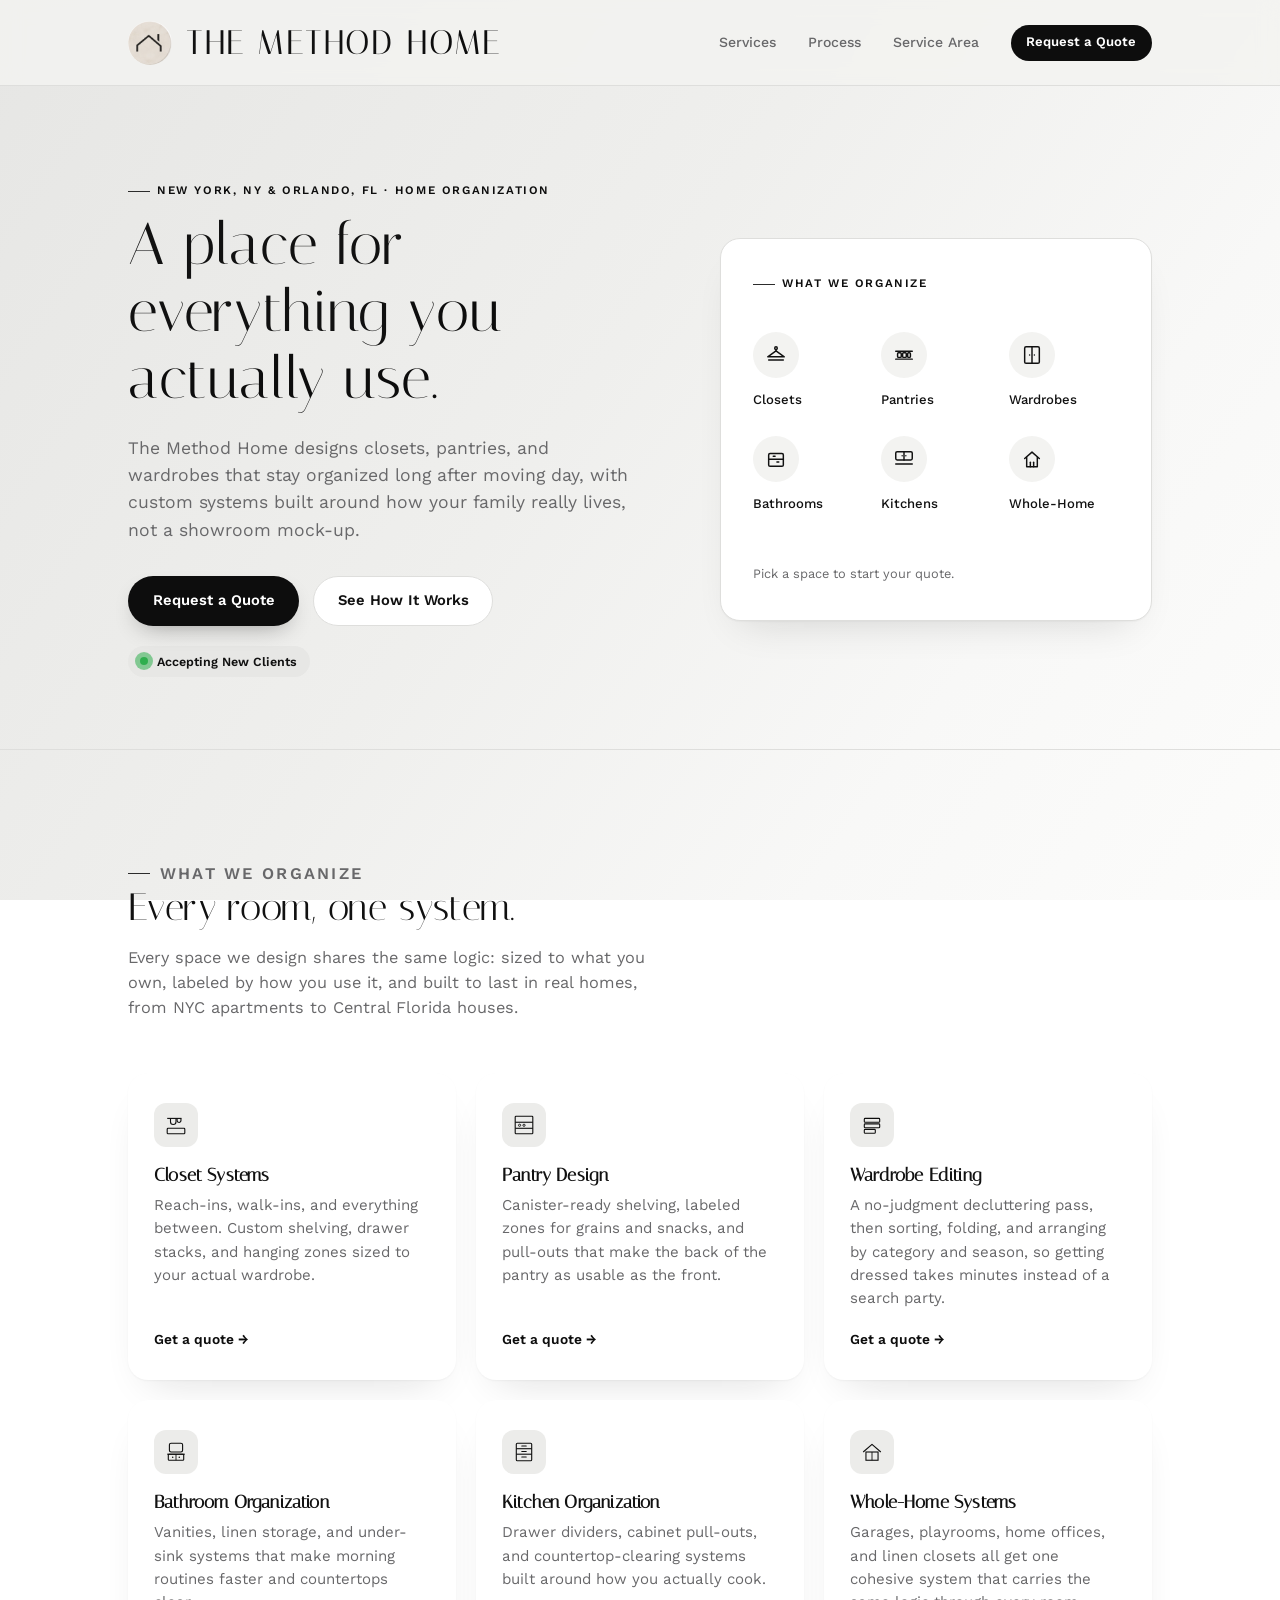
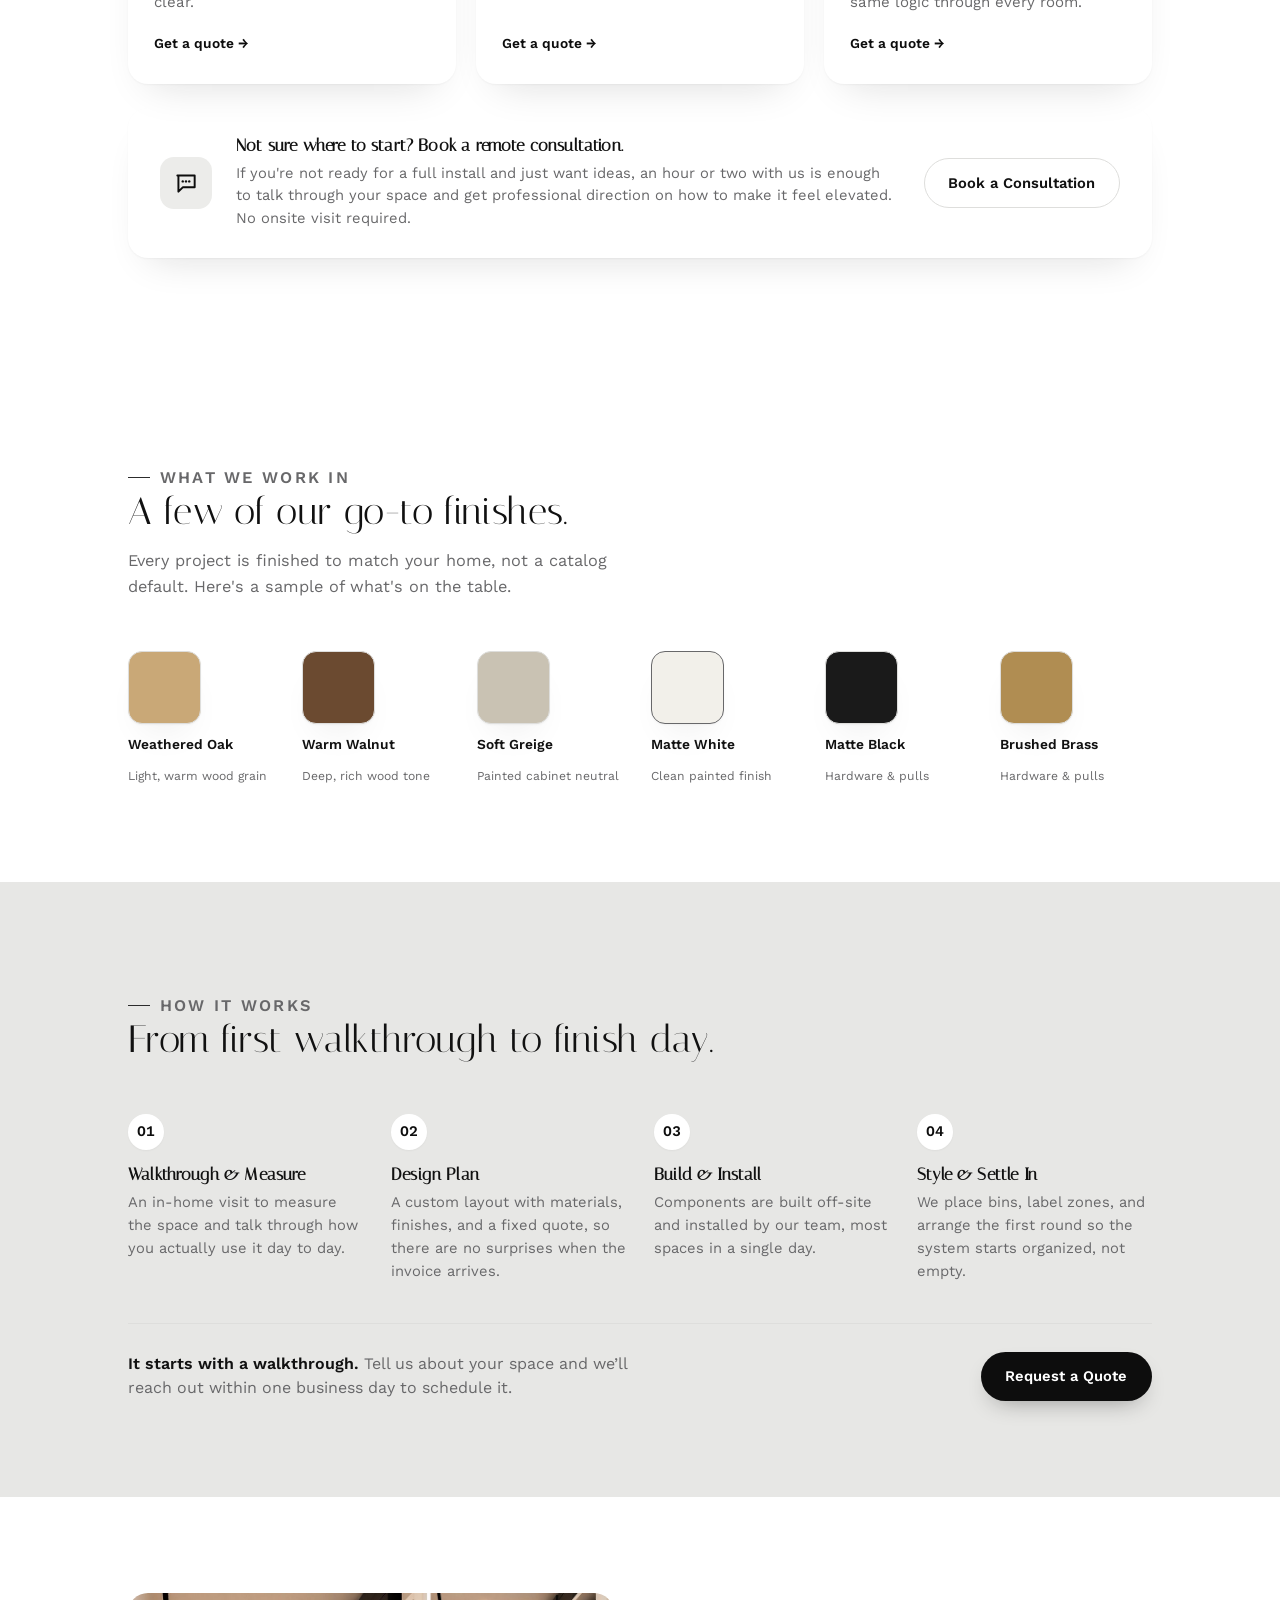
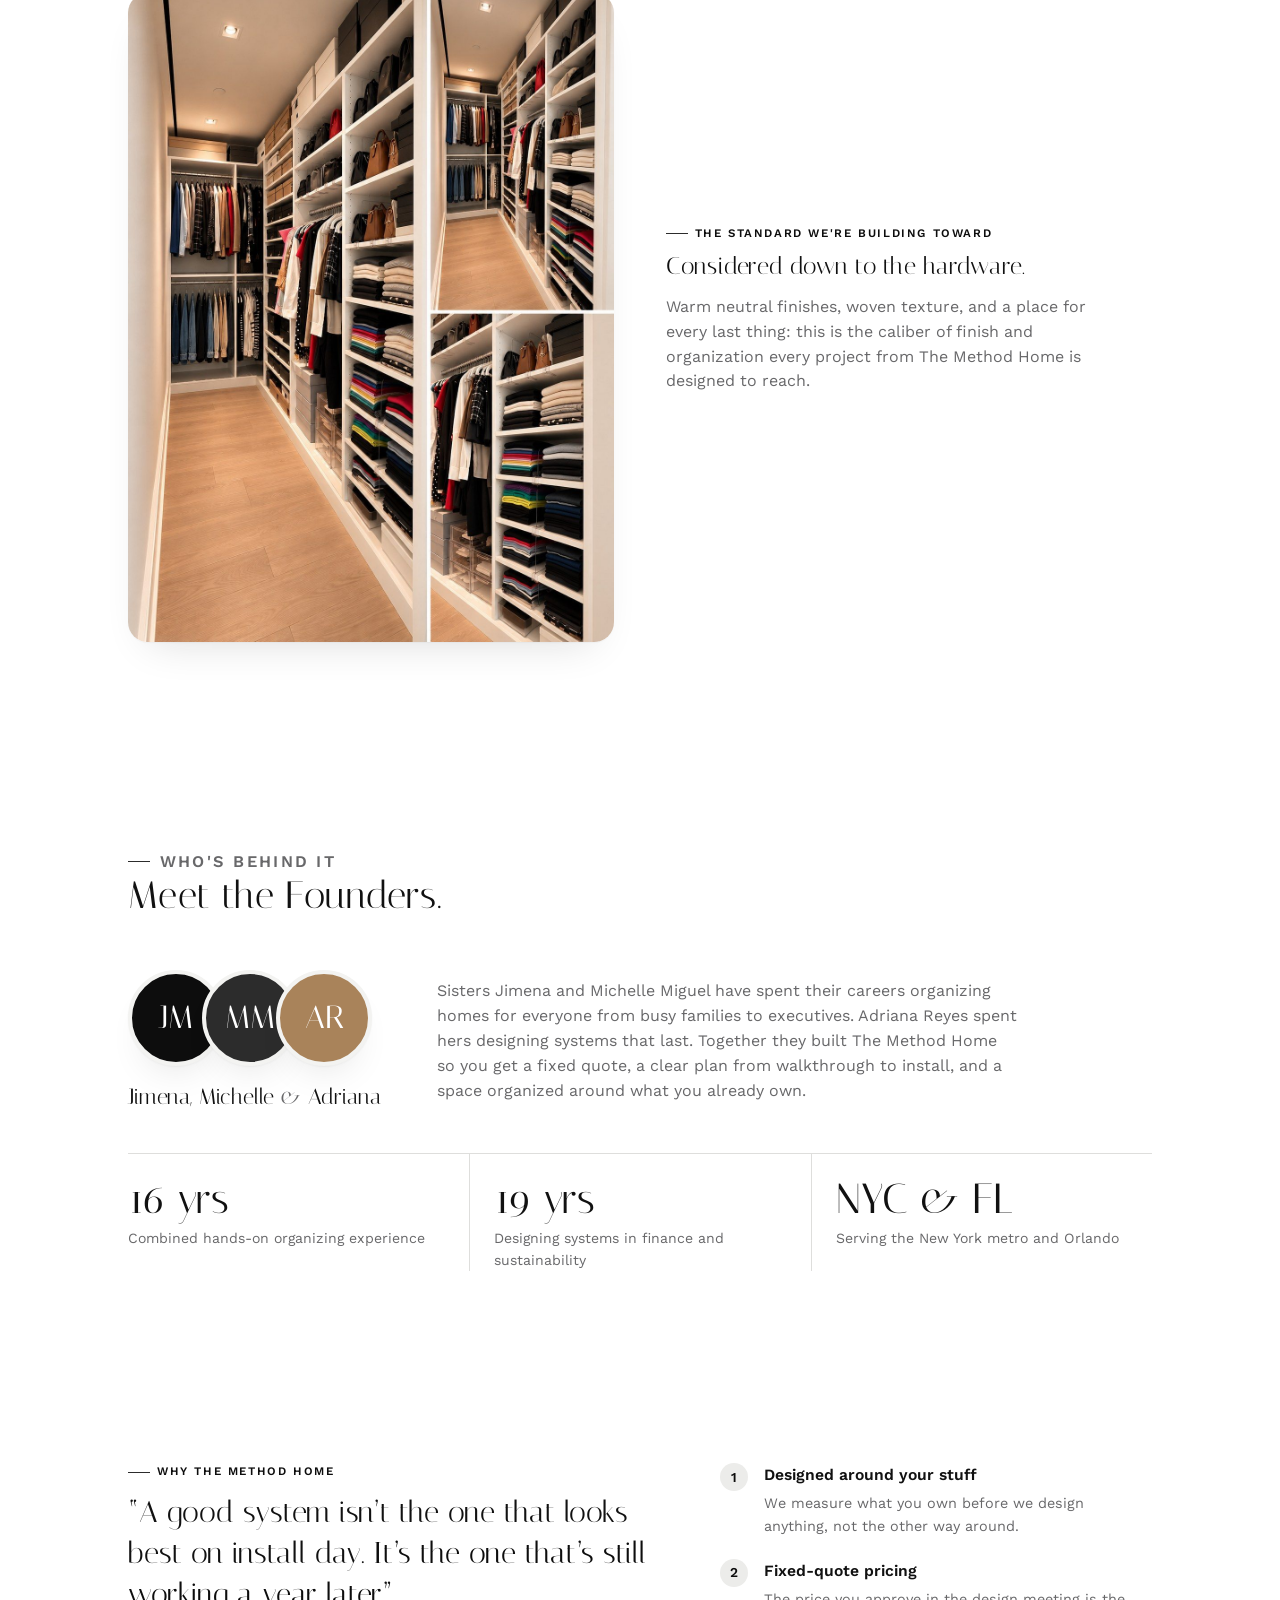
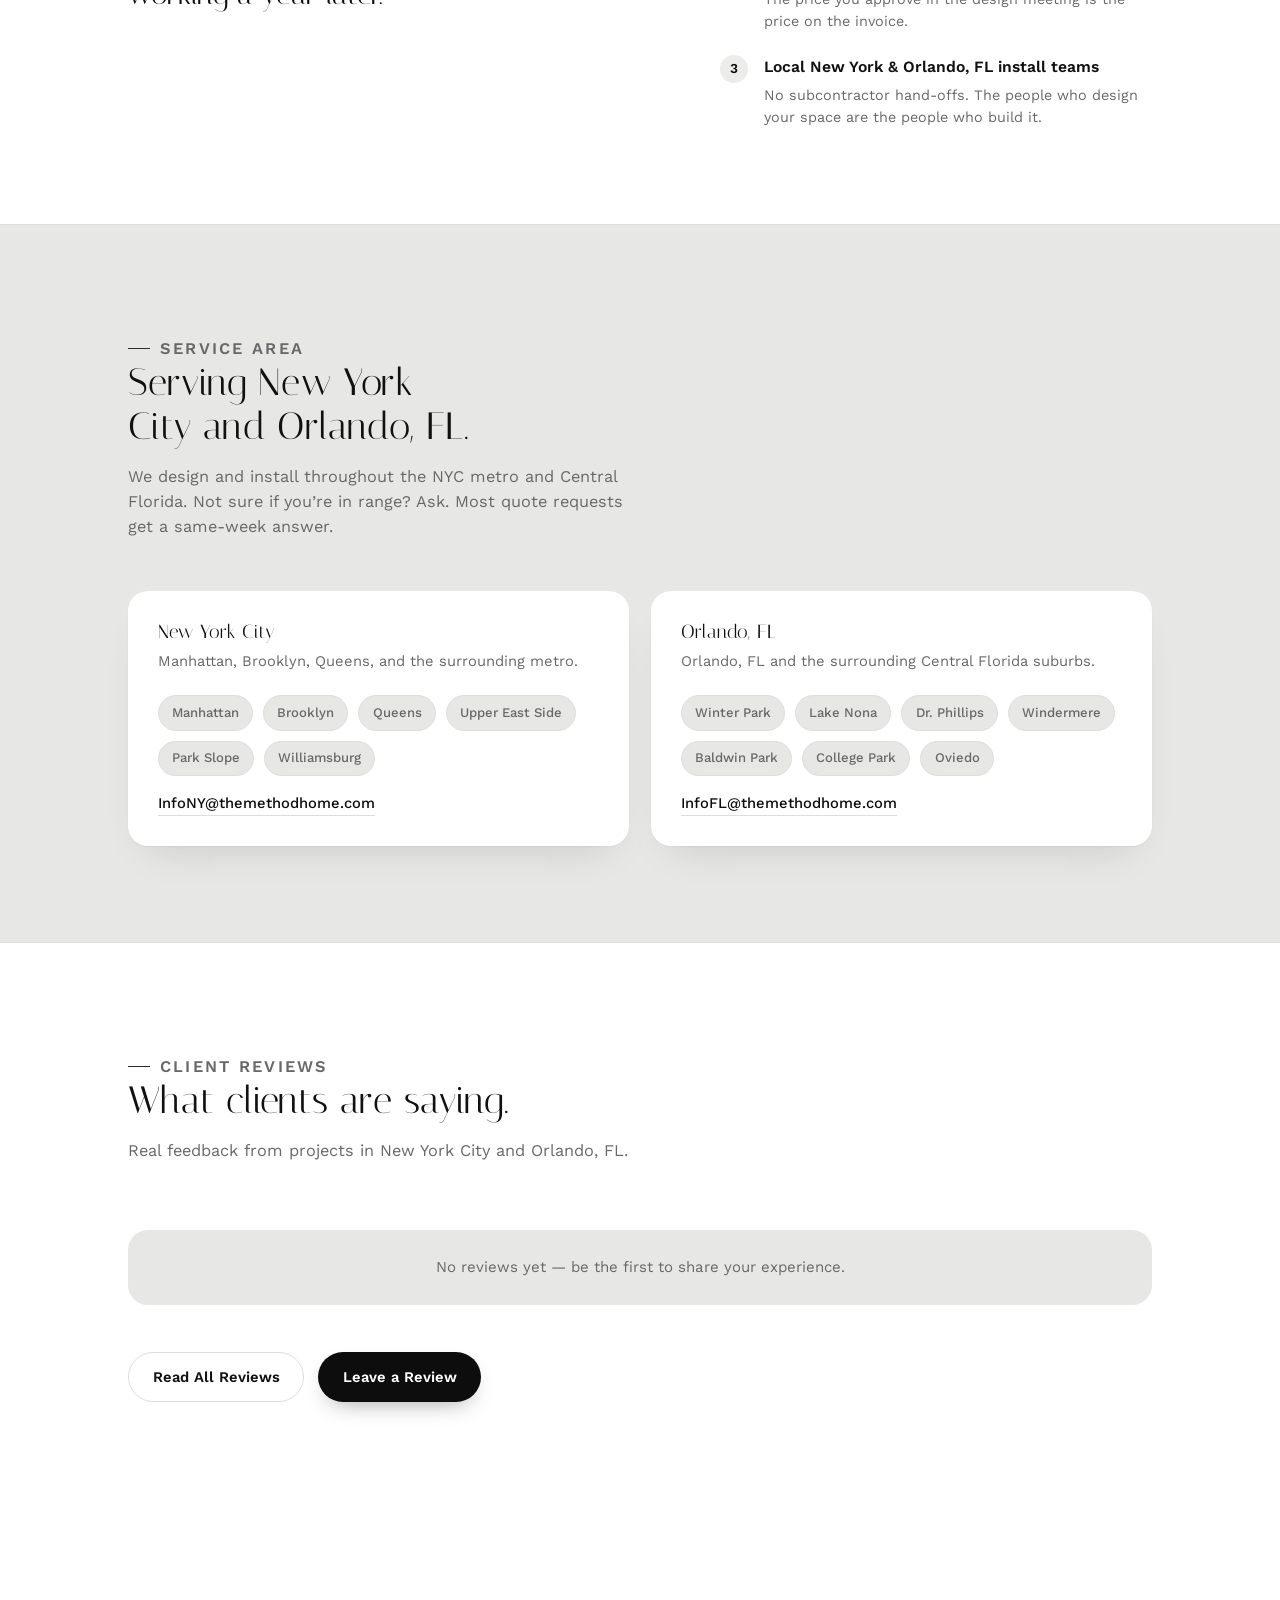
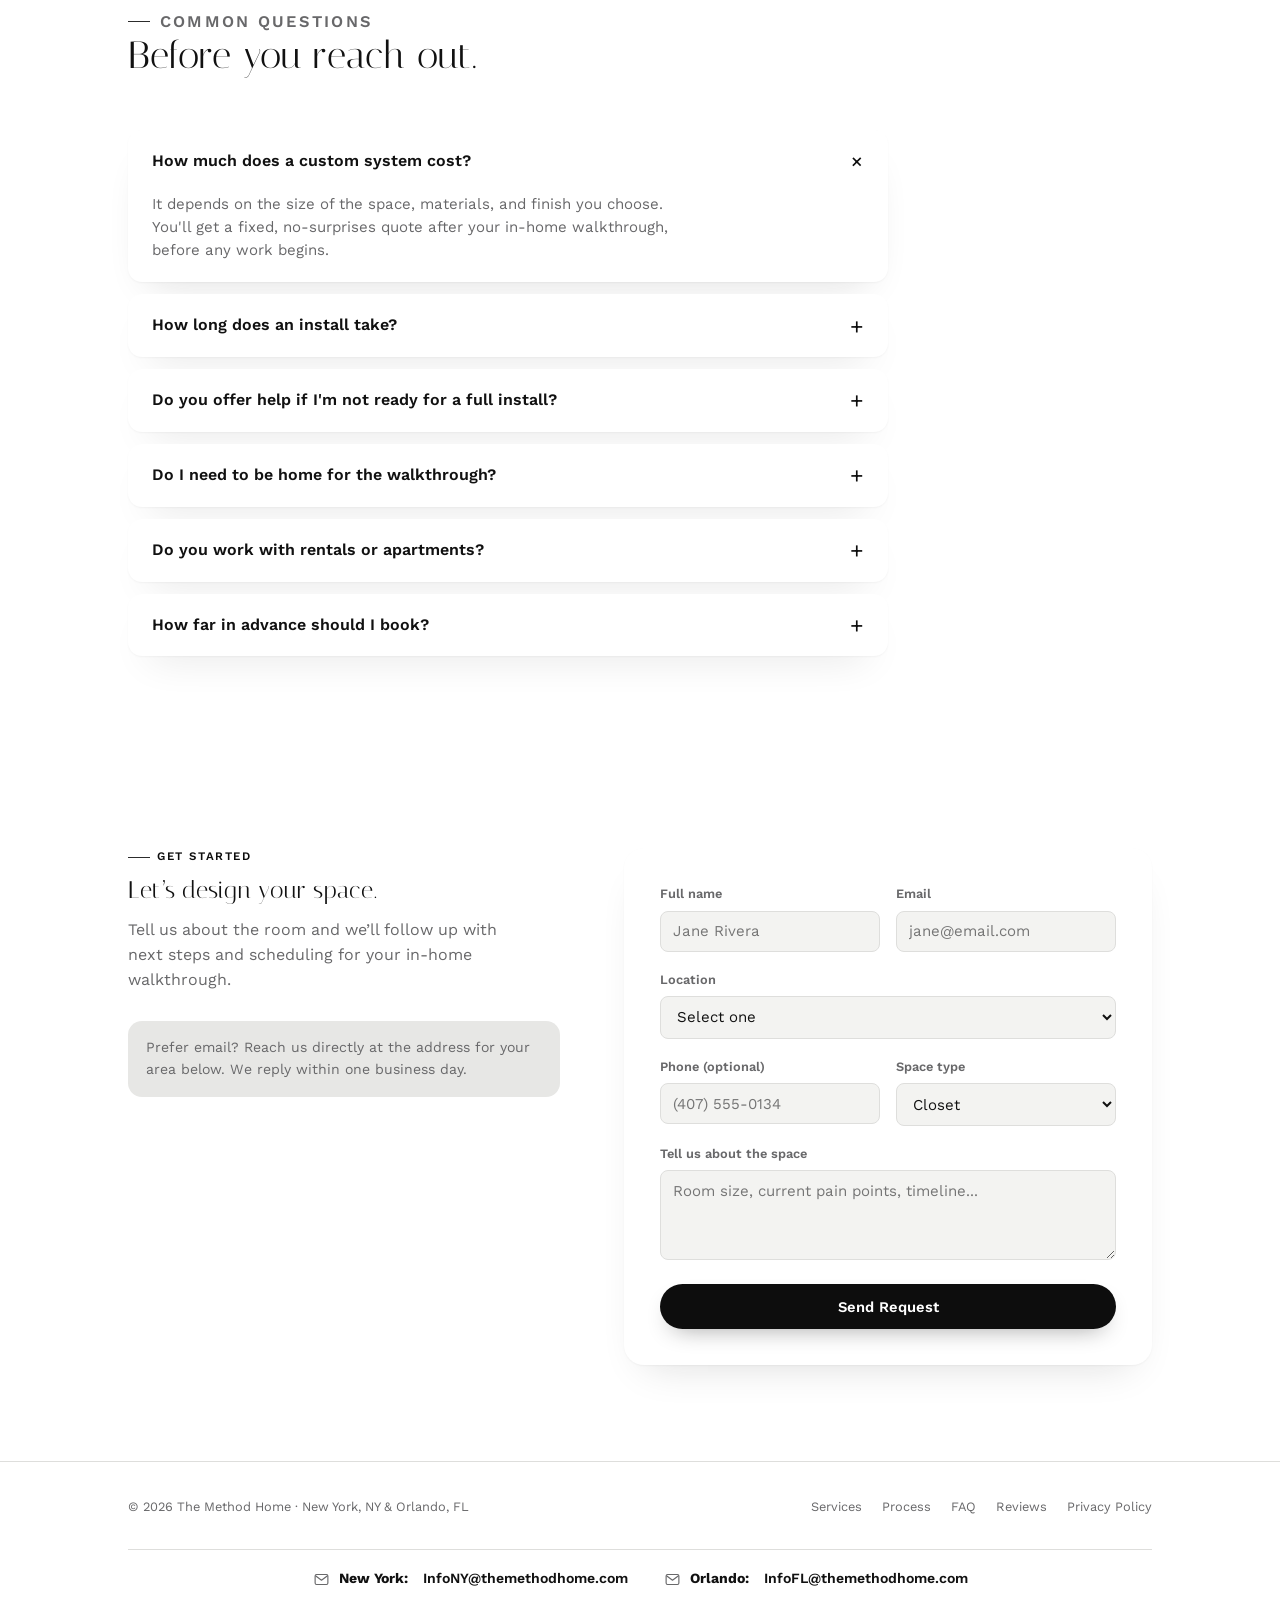
==== index.html @ 31ff8bfb "Make the quote form easier to reach Hero room icons and service cards link to the form with the spac" ====
<!doctype html>
<!-- Google tag (gtag.js) -->
<script async src="https://www.googletagmanager.com/gtag/js?id=G-TJS0H1NBZN"></script>
<script>
  window.dataLayer = window.dataLayer || [];
  function gtag(){dataLayer.push(arguments);}
  gtag('js', new Date());
  gtag('config', 'G-TJS0H1NBZN');
</script>
<title>The Method Home | NYC &amp; Orlando, FL Closet, Pantry &amp; Wardrobe Organization</title>
<meta charset="utf-8">
<meta name="viewport" content="width=device-width, initial-scale=1">
<meta name="description" content="Custom closet, pantry, and wardrobe organization serving New York City and Orlando, FL. Fixed-quote pricing, local install teams, systems designed around how you actually live.">
<meta name="theme-color" content="#0D0D0D">
<link rel="canonical" href="https://themethodhome.com/">
<meta property="og:type" content="website">
<meta property="og:site_name" content="The Method Home">
<meta property="og:title" content="The Method Home | NYC &amp; Orlando, FL Closet, Pantry &amp; Wardrobe Organization">
<meta property="og:description" content="Custom closet, pantry, and wardrobe organization serving New York City and Orlando, FL. Fixed-quote pricing, local install teams, systems designed around how you actually live.">
<meta property="og:url" content="https://themethodhome.com/">
<meta property="og:image" content="https://themethodhome.com/og-image.jpg">
<meta property="og:image:width" content="1200">
<meta property="og:image:height" content="630">
<meta name="twitter:card" content="summary_large_image">
<meta name="twitter:title" content="The Method Home | NYC &amp; Orlando, FL Closet, Pantry &amp; Wardrobe Organization">
<meta name="twitter:description" content="Custom closet, pantry, and wardrobe organization serving New York City and Orlando, FL.">
<meta name="twitter:image" content="https://themethodhome.com/og-image.jpg">
<link rel="icon" type="image/png" sizes="32x32" href="favicon-32.png">
<link rel="icon" type="image/png" sizes="192x192" href="favicon-192.png">
<link rel="apple-touch-icon" href="apple-touch-icon.png">
<script type="application/ld+json">
{
  "@context": "https://schema.org",
  "@type": "HomeAndConstructionBusiness",
  "name": "The Method Home",
  "description": "Custom closet, pantry, and wardrobe organization serving New York City and Orlando, FL.",
  "url": "https://themethodhome.com/",
  "areaServed": ["New York, NY", "Manhattan, NY", "Brooklyn, NY", "Queens, NY", "Orlando, FL", "Winter Park, FL", "Lake Nona, FL", "Dr. Phillips, FL", "Windermere, FL", "Baldwin Park, FL", "College Park, FL", "Oviedo, FL"]
}
</script>
<link rel="preconnect" href="https://fonts.googleapis.com">
<link rel="stylesheet" href="https://fonts.googleapis.com/css2?family=Italiana&family=Work+Sans:wght@400;500;600&display=swap">
<script src="https://challenges.cloudflare.com/turnstile/v0/api.js" async defer></script>
<style>
  :root{
    --ground:#F3F3F1;
    --surface:#E7E7E5;
    --surface-raised:#FFFFFF;
    --ink:#111111;
    --ink-soft:#68686A;
    --accent:#2C2C2C;
    --accent-deep:#0D0D0D;
    --accent-tint:#ECECEA;
    --brass:#9A9A98;
    --wood:#D3AF80;
    --wood-deep:#A9835A;
    --wood-line:#8A6740;
    --frame:#2B2118;
    --line:#DEDEDC;
    --radius-sm:8px;
    --radius-md:14px;
    --radius-lg:20px;
    --shadow: 0 1px 2px rgba(17,17,17,.04), 0 20px 40px -22px rgba(17,17,17,.16);
  }

  *{box-sizing:border-box;}
  html{scroll-behavior:smooth;}
  @media (prefers-reduced-motion: reduce){ html{scroll-behavior:auto;} *{animation-duration:.01ms !important; animation-iteration-count:1 !important; transition-duration:.01ms !important;} }

  body{
    margin:0;
    background: linear-gradient(125deg, #E6E6E4 0%, #EFEFED 45%, #F8F8F7 75%, #FCFCFB 100%) fixed;
    color:var(--ink);
    font-family:"Work Sans", "Segoe UI", system-ui, sans-serif;
    font-size:16px;
    line-height:1.55;
    -webkit-font-smoothing:antialiased;
  }
  img{max-width:100%;}

  h1,h2,h3{
    font-family:"Italiana", Georgia, "Times New Roman", serif;
    font-weight:400;
    line-height:1.14;
    letter-spacing:.01em;
    text-wrap:balance;
    margin:0;
    color:var(--ink);
  }

  .wrap{max-width:1120px; margin:0 auto; padding:0 clamp(20px,5vw,48px);}
  .eyebrow{
    font-family:"Work Sans", sans-serif;
    font-size:.72rem;
    font-weight:600;
    letter-spacing:.14em;
    text-transform:uppercase;
    color:var(--accent-deep);
    margin:0 0 .9em;
    display:flex;
    align-items:center;
    gap:.6em;
  }
  .eyebrow::before{content:"";width:22px;height:1px;background:var(--accent);display:inline-block;}

  .status-badge{
    display:inline-flex; align-items:center; gap:9px;
    padding:.5em 1em; border-radius:999px;
    background:var(--surface); color:var(--ink);
    font-size:.78rem; font-weight:600;
    margin:1.6em 0 0;
  }
  .status-dot{
    position:relative; width:8px; height:8px; border-radius:50%;
    background:#2FAE4E; flex-shrink:0;
  }
  .status-dot::before{
    content:""; position:absolute; inset:-5px; border-radius:50%;
    background:#2FAE4E; opacity:.55;
    animation:status-pulse 1.8s ease-out infinite;
  }
  @keyframes status-pulse{
    0%{transform:scale(.5); opacity:.6;}
    70%{transform:scale(2.4); opacity:0;}
    100%{opacity:0;}
  }

  a{color:inherit;}

  /* ---------- nav ---------- */
  header.site{
    position:sticky; top:0; z-index:20;
    background:color-mix(in srgb, var(--ground) 82%, transparent);
    backdrop-filter:blur(10px);
    border-bottom:1px solid var(--line);
  }
  .nav{
    display:flex; align-items:center; justify-content:space-between;
    padding:16px clamp(20px,5vw,48px);
    max-width:1120px; margin:0 auto;
  }
  .wordmark{
    display:flex; align-items:center; gap:14px;
    font-family:"Italiana", serif;
    font-weight:400;
    font-size:clamp(1.5rem, 3vw, 2.15rem);
    text-transform:uppercase;
    letter-spacing:.045em;
    text-decoration:none;
    color:var(--ink);
    white-space:nowrap;
  }
  .wordmark-badge{
    width:clamp(32px, 4vw, 44px); height:clamp(32px, 4vw, 44px);
    border-radius:50%; object-fit:cover; flex-shrink:0;
  }
  .wordmark em{color:var(--accent-deep); font-style:normal;}
  .nav-links{display:flex; gap:clamp(16px,3vw,32px); align-items:center; list-style:none; margin:0; padding:0;}
  .nav-links a{
    text-decoration:none; font-size:.88rem; font-weight:500; color:var(--ink-soft);
    transition:color .15s ease;
  }
  .nav-links a:hover, .nav-links a:focus-visible{color:var(--accent-deep);}
  .nav-links a.nav-cta{
    display:inline-block;
    font-size:.82rem; font-weight:600;
    padding:.6em 1.2em;
    background:var(--accent-deep);
    color:#FFFFFF;
    border-radius:999px;
    text-decoration:none;
    white-space:nowrap;
  }
  .nav-links a.nav-cta:hover{background:var(--accent); color:#FFFFFF;}
  .nav-toggle{
    display:none; background:none; border:none; padding:8px; margin:-8px;
    color:var(--ink); cursor:pointer; border-radius:8px;
  }
  .nav-toggle:hover{background:var(--surface);}
  .nav-mobile{
    display:none; flex-direction:column;
    padding:4px clamp(20px,5vw,48px) 18px;
    border-bottom:1px solid var(--line);
    background:var(--surface-raised);
  }
  .nav-mobile.open{display:flex;}
  .nav-mobile a{
    padding:13px 2px; text-decoration:none; color:var(--ink);
    font-size:.95rem; font-weight:500; border-bottom:1px solid var(--line);
  }
  .nav-mobile a:last-child{border-bottom:none;}
  .nav-mobile a.btn{
    color:#FFFFFF; border-bottom:none; padding:.85em 1.6em;
    margin-top:12px; justify-content:center;
  }
  @media (max-width:760px){
    .nav-links{display:none;}
    .nav-toggle{display:flex; align-items:center; justify-content:center;}
  }

  section{scroll-margin-top:84px;}

  button, input, select, textarea{font-family:inherit;}
  a:focus-visible, button:focus-visible, input:focus-visible, select:focus-visible, textarea:focus-visible{
    outline:2px solid var(--accent-deep); outline-offset:2px;
  }

  /* ---------- hero ---------- */
  .hero{
    padding:clamp(48px,8vw,96px) 0 clamp(40px,7vw,72px);
    border-bottom:1px solid var(--line);
  }
  .hero .wrap{
    display:grid; grid-template-columns:1.1fr .9fr; gap:clamp(32px,5vw,64px); align-items:center;
  }
  @media (max-width:860px){ .hero .wrap{grid-template-columns:1fr;} }

  .hero h1{
    font-size:clamp(2.4rem, 4.6vw, 3.7rem);
  }
  .hero h1 i{color:var(--accent-deep); font-style:normal;}
  .hero p.lede{
    font-size:1.1rem;
    color:var(--ink-soft);
    max-width:46ch;
    margin:1.3em 0 0;
  }
  .hero-ctas{display:flex; gap:14px; margin-top:2em; flex-wrap:wrap;}
  .btn{
    display:inline-flex; align-items:center; gap:.5em;
    padding:.85em 1.6em;
    border-radius:999px;
    font-size:.92rem; font-weight:600;
    text-decoration:none;
    border:1px solid transparent;
    cursor:pointer;
    transition:transform .15s ease, background .15s ease, border-color .15s ease, box-shadow .15s ease;
  }
  .btn:hover{transform:translateY(-1px);}
  .btn-primary{background:var(--accent-deep); color:#FFFFFF; box-shadow:0 10px 24px -12px rgba(13,13,13,.45);}
  .btn-primary:hover{background:var(--accent);}
  .btn-ghost{background:var(--surface-raised); color:var(--ink); border-color:var(--line);}
  .btn-ghost:hover{border-color:var(--ink-soft);}

  /* ---------- what we organize (hero graphic) ---------- */
  .organize-wrap{
    width:100%; max-width:460px; margin:0 auto;
    background:var(--surface-raised); border:1px solid var(--line); border-radius:var(--radius-lg);
    box-shadow:var(--shadow); padding:clamp(28px,4vw,36px) clamp(24px,4vw,32px);
    display:flex; flex-direction:column; gap:28px;
  }
  .organize-grid{display:grid; grid-template-columns:repeat(3, minmax(0,1fr)); gap:26px 18px;}
  .organize-item{display:flex; flex-direction:column; align-items:flex-start; gap:12px; text-decoration:none; border-radius:var(--radius-sm); transition:transform .15s ease;}
  .organize-item:hover{transform:translateY(-2px);}
  .organize-item:hover .organize-icon{background:var(--accent-deep); color:#FFFFFF;}
  .organize-item:focus-visible{outline:2px solid var(--accent-deep); outline-offset:4px;}
  .organize-hint{margin:22px 0 0; font-size:.8rem; color:var(--ink-soft);}
  .organize-icon{
    width:46px; height:46px; border-radius:50%; background:var(--ground);
    display:flex; align-items:center; justify-content:center; flex-shrink:0; color:var(--ink);
  }
  .organize-icon svg{width:22px; height:22px;}
  .organize-item span{font-size:.82rem; font-weight:500; color:var(--ink);}

  /* fade-in on load for hero */
  .hero h1, .hero p.lede, .hero-ctas, .organize-wrap{
    opacity:0; transform:translateY(10px);
    animation:rise .7s cubic-bezier(.2,.7,.3,1) forwards;
  }
  .hero p.lede{animation-delay:.1s;}
  .hero-ctas{animation-delay:.2s;}
  .organize-wrap{animation-delay:.15s;}
  @keyframes rise{to{opacity:1; transform:none;}}

  /* ---------- reveal on scroll ---------- */
  .reveal{opacity:0; transform:translateY(16px); transition:opacity .6s ease, transform .6s ease;}
  .reveal.in{opacity:1; transform:none;}

  /* ---------- sections ---------- */
  section{padding:clamp(56px,8vw,96px) 0;}
  .section-head{max-width:60ch; margin-bottom:clamp(32px,5vw,52px);}
  .section-head h2{font-size:clamp(1.8rem, 3vw, 2.5rem);}
  .section-head p{color:var(--ink-soft); font-size:1.02rem; margin:.9em 0 0; max-width:52ch;}

  /* ---------- services ---------- */
  .service-grid{
    display:grid; grid-template-columns:repeat(3,1fr); gap:20px;
  }
  @media (max-width:900px){ .service-grid{grid-template-columns:repeat(2,1fr);} }
  @media (max-width:560px){ .service-grid{grid-template-columns:1fr;} }
  .service-card{
    padding:30px 26px;
    border-radius:var(--radius-lg);
    background:var(--surface-raised);
    box-shadow:var(--shadow);
    transition:transform .2s ease, box-shadow .2s ease;
  }
  .service-card:hover{transform:translateY(-3px); box-shadow:0 1px 2px rgba(40,38,31,.04), 0 26px 44px -20px rgba(40,38,31,.22);}
  .service-card .icon{
    width:44px; height:44px; border-radius:12px;
    background:var(--accent-tint);
    display:flex; align-items:center; justify-content:center;
    margin-bottom:18px;
  }
  .service-card svg{width:22px; height:22px; color:var(--accent-deep);}
  .service-card h3{font-size:1.12rem; font-weight:600; margin-bottom:.5em;}
  .service-card{display:flex; flex-direction:column;}
  .service-card p{color:var(--ink-soft); font-size:.94rem; margin:0;}
  .card-link{margin-top:auto; padding-top:18px; font-size:.86rem; font-weight:600; color:var(--accent-deep); text-decoration:none;}
  .card-link span{display:inline-block; transition:transform .15s ease;}
  .card-link:hover span{transform:translateX(3px);}
  .process-cta{display:flex; flex-wrap:wrap; align-items:center; justify-content:space-between; gap:16px 24px; margin-top:40px; padding-top:28px; border-top:1px solid var(--line);}
  .process-cta p{margin:0; color:var(--ink-soft); max-width:52ch;}
  .process-cta strong{color:var(--ink); font-weight:600;}
  .field select.prefilled{border-color:var(--accent-deep); box-shadow:0 0 0 3px var(--accent-tint);}
  .mobile-cta{transition:transform .25s ease;}
  .mobile-cta.is-hidden{transform:translateY(110%);}

  /* ---------- consult banner ---------- */
  .consult-banner{
    display:flex; align-items:center; gap:24px; flex-wrap:wrap;
    margin-top:24px; padding:28px 32px;
    background:var(--surface-raised); border-radius:var(--radius-lg); box-shadow:var(--shadow);
  }
  .consult-banner .icon{
    width:52px; height:52px; border-radius:14px; flex:none;
    background:var(--accent-tint);
    display:flex; align-items:center; justify-content:center;
  }
  .consult-banner .icon svg{width:26px; height:26px; color:var(--accent-deep);}
  .consult-banner-copy{flex:1; min-width:240px;}
  .consult-banner-copy h3{font-size:1.08rem; font-weight:600; margin-bottom:.35em;}
  .consult-banner-copy p{color:var(--ink-soft); font-size:.92rem; margin:0;}
  .consult-banner .btn{flex:none;}

  /* ---------- materials ---------- */
  .material-grid{display:grid; grid-template-columns:repeat(6,1fr); gap:22px;}
  @media (max-width:900px){ .material-grid{grid-template-columns:repeat(3,1fr);} }
  @media (max-width:480px){ .material-grid{grid-template-columns:repeat(2,1fr);} }
  .material-item{display:flex; flex-direction:column; gap:10px;}
  .material-swatch{
    width:48%; aspect-ratio:1; border-radius:var(--radius-md);
    box-shadow:var(--shadow); border:1px solid var(--line);
  }
  .material-item h4{font-size:.86rem; font-weight:600; margin:0;}
  .material-item p{font-size:.76rem; color:var(--ink-soft); margin:.15em 0 0;}

  /* ---------- mobile cta ---------- */
  .mobile-cta{
    display:none; position:fixed; left:0; right:0; bottom:0; z-index:15;
    padding:12px clamp(20px,5vw,48px) calc(12px + env(safe-area-inset-bottom, 0px));
    background:var(--surface-raised);
    border-top:1px solid var(--line);
    box-shadow:0 -8px 24px -12px rgba(17,17,17,.15);
    pointer-events:none;
  }
  .mobile-cta .btn{width:100%; justify-content:center; pointer-events:auto;}
  @media (max-width:760px){
    .mobile-cta{display:block;}
    body{padding-bottom:calc(96px + env(safe-area-inset-bottom, 0px));}
  }

  /* ---------- process ---------- */
  #process{background:var(--surface);}
  .process-list{
    display:grid; grid-template-columns:repeat(4,1fr); gap:28px;
  }
  @media (max-width:860px){ .process-list{grid-template-columns:1fr 1fr;} }
  @media (max-width:520px){ .process-list{grid-template-columns:1fr;} }
  .process-step{position:relative;}
  .process-step .num{
    font-family:"Work Sans", sans-serif; font-weight:600; font-size:.92rem;
    width:36px; height:36px; border-radius:50%;
    background:var(--surface-raised); color:var(--accent-deep);
    display:flex; align-items:center; justify-content:center;
    box-shadow:var(--shadow);
    margin-bottom:1em;
    font-variant-numeric:tabular-nums;
  }
  .process-step h3{font-size:1.05rem; font-weight:600; margin-bottom:.45em;}
  .process-step p{color:var(--ink-soft); font-size:.92rem; margin:0;}

  /* ---------- inspiration ---------- */
  .inspo-wrap{display:grid; grid-template-columns:1fr 1fr; gap:clamp(28px,4vw,56px); align-items:center;}
  @media (max-width:860px){ .inspo-wrap{grid-template-columns:1fr;} }
  .inspo-photo{position:relative; border-radius:var(--radius-lg); overflow:hidden; box-shadow:var(--shadow);}
  .inspo-photo img{display:block; width:100%; height:auto;}
  .inspo-badge{
    position:absolute; top:14px; left:14px;
    background:rgba(20,16,10,.72); color:#FBF8F2;
    font-size:.68rem; font-weight:600; letter-spacing:.08em; text-transform:uppercase;
    padding:.55em 1em; border-radius:999px; backdrop-filter:blur(4px);
  }
  .inspo-caption{margin-top:.8em; font-size:.82rem; color:var(--ink-soft); font-style:italic;}

  /* ---------- founder ---------- */
  .founder-top{display:grid; grid-template-columns:auto 1fr; gap:clamp(24px,5vw,56px); align-items:center;}
  .founder-stack{display:flex;}
  .founder-avatar{
    width:96px; height:96px; border-radius:50%;
    background:var(--accent-deep); color:#FFFFFF;
    display:flex; align-items:center; justify-content:center;
    font-family:"Italiana", serif; font-size:2rem;
    box-shadow:var(--shadow); flex:none; border:4px solid var(--ground);
  }
  .founder-avatar + .founder-avatar{margin-left:-22px;}
  .founder-avatar:nth-child(2){background:var(--accent);}
  .founder-avatar:nth-child(3){background:var(--wood-deep);}
  .founder-names{font-family:"Italiana", serif; font-size:1.35rem; margin:14px 0 0;}
  .founder-names span{color:var(--ink-soft);}
  .founder-bio{max-width:58ch; color:var(--ink-soft); margin:0; min-width:0;}
  .founder-proof{display:grid; grid-template-columns:repeat(3,1fr); margin-top:40px; border-top:1px solid var(--line);}
  .founder-proof div{padding:24px 24px 0 0; min-width:0;}
  .founder-proof div + div{padding-left:24px; border-left:1px solid var(--line);}
  .founder-proof b{display:block; font-family:"Italiana", serif; font-weight:400; font-size:clamp(2rem,4vw,2.6rem); line-height:1;}
  .founder-proof small{display:block; color:var(--ink-soft); font-size:.88rem; margin-top:8px;}
  @media (max-width:720px){
    .founder-top{grid-template-columns:1fr;}
    .founder-proof{grid-template-columns:1fr;}
    .founder-proof div, .founder-proof div + div{padding:18px 0; border-left:0; border-bottom:1px solid var(--line);}
  }

  /* ---------- difference ---------- */
  .diff-wrap{display:grid; grid-template-columns:1.1fr .9fr; gap:clamp(32px,5vw,64px); align-items:stretch;}
  @media (max-width:860px){ .diff-wrap{grid-template-columns:1fr;} }
  blockquote{
    margin:0;
    font-family:"Italiana", serif; font-style:normal; font-weight:400;
    font-size:clamp(1.4rem,2.6vw,1.9rem);
    line-height:1.35;
    color:var(--ink);
  }
  blockquote span{color:var(--accent-deep);}

  .diff-list{list-style:none; margin:0; padding:0; display:flex; flex-direction:column; gap:22px;}
  .diff-list li{display:flex; gap:16px; align-items:flex-start;}
  .diff-list .mark{
    flex:none; width:28px; height:28px; border-radius:50%;
    background:var(--accent-tint); color:var(--accent-deep);
    display:flex; align-items:center; justify-content:center;
    font-size:.85rem; font-weight:600;
  }
  .diff-list h4{margin:0 0 .3em; font-size:.98rem; font-weight:600; font-family:"Work Sans",sans-serif;}
  .diff-list p{margin:0; color:var(--ink-soft); font-size:.9rem;}

  /* ---------- service area ---------- */
  #service-area{border-top:1px solid var(--line); border-bottom:1px solid var(--line); background:var(--surface);}
  .region-grid{display:grid; grid-template-columns:1fr 1fr; gap:22px;}
  @media (max-width:640px){ .region-grid{grid-template-columns:1fr;} }
  .region-card{background:var(--surface-raised); border-radius:var(--radius-lg); box-shadow:var(--shadow); padding:clamp(24px,4vw,30px);}
  .region-card h3{font-size:1.2rem; margin-bottom:.35em;}
  .region-card p{color:var(--ink-soft); font-size:.92rem; margin:0;}
  .region-email{display:inline-block; margin-top:1.1em; font-size:.92rem; font-weight:500; color:var(--accent-deep); text-decoration:none; border-bottom:1px solid var(--line);}
  .region-email:hover{border-color:var(--accent-deep);}

  /* ---------- reviews ---------- */
  .review-grid{display:grid; grid-template-columns:repeat(3, 1fr); gap:20px;}
  @media (max-width:860px){ .review-grid{grid-template-columns:1fr;} }
  .review-card{background:var(--surface-raised); border-radius:var(--radius-lg); box-shadow:var(--shadow); padding:22px 24px;}
  .review-stars{display:flex; gap:3px; margin-bottom:10px;}
  .review-stars svg{width:15px; height:15px; fill:var(--accent-deep); stroke:none;}
  .review-stars svg.empty{fill:var(--line);}
  .review-text{color:var(--ink); font-size:.92rem; margin:0 0 12px;}
  .review-meta{font-size:.8rem; color:var(--ink-soft); margin:0;}
  .review-empty{color:var(--ink-soft); font-size:.94rem; background:var(--surface); border-radius:var(--radius-lg); padding:26px; grid-column:1/-1; text-align:center;}
  .review-ctas{display:flex; gap:14px; flex-wrap:wrap; margin-top:32px;}
  .area-tags{display:flex; flex-wrap:wrap; gap:10px; margin-top:1.4em;}
  .area-tags span{
    font-size:.82rem; font-weight:500; color:var(--ink-soft);
    background:var(--surface); border-radius:999px; padding:.5em 1em;
    border:1px solid var(--line);
  }

  /* ---------- faq ---------- */
  .faq-list{display:flex; flex-direction:column; gap:12px; max-width:760px;}
  .faq-item{
    background:var(--surface-raised); border-radius:var(--radius-md);
    box-shadow:var(--shadow); padding:0 24px;
  }
  .faq-item summary{
    list-style:none; cursor:pointer; padding:19px 0;
    font-weight:600; font-size:1rem; color:var(--ink);
    display:flex; justify-content:space-between; align-items:center; gap:16px;
  }
  .faq-item summary::-webkit-details-marker{display:none;}
  .faq-item summary::after{
    content:"+"; font-size:1.4rem; font-weight:400; line-height:1;
    color:var(--accent-deep); flex:none; transition:transform .2s ease;
  }
  .faq-item[open] summary::after{transform:rotate(45deg);}
  .faq-item p{margin:0 0 20px; color:var(--ink-soft); font-size:.94rem; max-width:60ch;}

  /* ---------- contact ---------- */
  #contact .wrap{display:grid; grid-template-columns:.9fr 1.1fr; gap:clamp(32px,5vw,64px);}
  @media (max-width:860px){ #contact .wrap{grid-template-columns:1fr;} }
  #contact .section-head p{max-width:40ch;}
  .contact-note{
    margin-top:2em; padding:16px 18px; border-radius:var(--radius-md);
    background:var(--surface); font-size:.88rem; color:var(--ink-soft);
  }
  form.quote{
    background:var(--surface-raised); border-radius:var(--radius-lg);
    padding:clamp(24px,4vw,36px); box-shadow:var(--shadow);
  }
  .field{display:flex; flex-direction:column; gap:.4em; margin-bottom:18px;}
  .field-row{display:grid; grid-template-columns:1fr 1fr; gap:16px;}
  @media (max-width:480px){ .field-row{grid-template-columns:1fr;} }
  label{font-size:.8rem; font-weight:600; color:var(--ink-soft);}
  input, select, textarea{
    border:1px solid var(--line); border-radius:var(--radius-sm); background:var(--ground);
    color:var(--ink); padding:.7em .8em; font-size:.94rem; width:100%;
  }
  textarea{resize:vertical; min-height:90px;}
  form.quote .btn-primary{width:100%; justify-content:center; margin-top:6px;}
  .confirm{
    display:none; text-align:center; padding:40px 20px;
  }
  .confirm.show{display:block;}
  .confirm svg{width:44px; height:44px; color:var(--accent-deep); margin-bottom:14px;}
  .confirm h3{font-size:1.2rem; margin-bottom:.4em;}
  .confirm p{color:var(--ink-soft); font-size:.92rem; margin:0;}
  form.quote.hide{display:none;}
  .honeypot{position:absolute; left:-9999px; top:-9999px; opacity:0; height:0; width:0;}
  .form-msg{margin-top:14px; font-size:.88rem; display:none;}
  .form-msg.show{display:block;}
  .form-msg.err{color:#a3352c;}

  /* ---------- footer ---------- */
  footer{border-top:1px solid var(--line); padding:32px 0;}
  footer .wrap{display:flex; justify-content:space-between; align-items:center; flex-wrap:wrap; gap:12px;}
  footer p{margin:0; font-size:.8rem; color:var(--ink-soft);}
  footer .foot-links{display:flex; gap:20px; list-style:none; padding:0; margin:0;}
  footer .foot-links a{font-size:.8rem; color:var(--ink-soft); text-decoration:none;}
  footer .foot-links a:hover{color:var(--accent-deep);}
  footer .foot-emails{width:100%; display:flex; justify-content:center; gap:36px; flex-wrap:wrap; margin-top:18px; padding-top:18px; border-top:1px solid var(--line);}
  footer .foot-email{display:flex; align-items:center; gap:9px; font-size:.88rem; font-weight:600; color:var(--ink); text-decoration:none;}
  footer .foot-email svg{width:17px; height:17px; flex-shrink:0; color:var(--ink-soft);}
  footer .foot-email strong{font-weight:700; margin-right:2px;}
  footer .foot-email:hover{color:var(--accent-deep);}
  footer .foot-email:hover svg{color:var(--accent-deep);}
</style>

<header class="site">
  <nav class="nav">
    <a class="wordmark" href="#top"><img src="nav-badge.png" class="wordmark-badge" alt="" width="44" height="44">The Method <em>Home</em></a>
    <ul class="nav-links">
      <li><a href="#services">Services</a></li>
      <li><a href="#process">Process</a></li>
      <li><a href="#service-area">Service Area</a></li>
      <li><a href="#contact" class="nav-cta">Request a Quote</a></li>
    </ul>
    <button class="nav-toggle" id="navToggle" type="button" aria-expanded="false" aria-controls="navMobile" aria-label="Open menu">
      <svg viewBox="0 0 24 24" width="22" height="22" fill="none" stroke="currentColor" stroke-width="1.8" stroke-linecap="round"><line x1="3" y1="7" x2="21" y2="7"/><line x1="3" y1="12" x2="21" y2="12"/><line x1="3" y1="17" x2="21" y2="17"/></svg>
    </button>
  </nav>
  <div class="nav-mobile" id="navMobile" hidden>
    <a href="#services">Services</a>
    <a href="#process">Process</a>
    <a href="#service-area">Service Area</a>
    <a href="#faq">FAQ</a>
    <a href="#contact" class="btn btn-primary">Request a Quote</a>
  </div>
</header>

<main id="top">

  <section class="hero">
    <div class="wrap">
      <div>
        <p class="eyebrow">New York, NY &amp; Orlando, FL &middot; Home Organization</p>
        <h1>A place for everything <i>you actually use.</i></h1>
        <p class="lede">The Method Home designs closets, pantries, and wardrobes that stay organized long after moving day, with custom systems built around how your family really lives, not a showroom mock-up.</p>
        <div class="hero-ctas">
          <a href="#contact" class="btn btn-primary">Request a Quote</a>
          <a href="#process" class="btn btn-ghost">See How It Works</a>
        </div>
        <div class="status-badge"><span class="status-dot"></span>Accepting New Clients</div>
      </div>
      <div class="organize-wrap">
        <p class="eyebrow">What We Organize</p>
        <div class="organize-grid">
          <a class="organize-item" href="#contact" data-space="Closet">
            <div class="organize-icon"><svg viewBox="0 0 24 24" fill="none" stroke="currentColor" stroke-width="1.6" stroke-linecap="round" stroke-linejoin="round"><circle cx="12" cy="4.5" r="1.4"/><path d="M12 6v1.6"/><path d="M12 7.6l9 6.4H3l9-6.4z"/><path d="M4 17.4h16"/></svg></div>
            <span>Closets</span>
          </a>
          <a class="organize-item" href="#contact" data-space="Pantry">
            <div class="organize-icon"><svg viewBox="0 0 24 24" fill="none" stroke="currentColor" stroke-width="1.6" stroke-linecap="round" stroke-linejoin="round"><line x1="3" y1="8" x2="21" y2="8"/><line x1="3" y1="16.5" x2="21" y2="16.5"/><rect x="5" y="9.6" width="4" height="5" rx="1"/><rect x="10.5" y="9.6" width="4" height="5" rx="1"/><rect x="16" y="9.6" width="3" height="5" rx="1"/></svg></div>
            <span>Pantries</span>
          </a>
          <a class="organize-item" href="#contact" data-space="Wardrobe editing">
            <div class="organize-icon"><svg viewBox="0 0 24 24" fill="none" stroke="currentColor" stroke-width="1.6" stroke-linecap="round" stroke-linejoin="round"><rect x="4" y="3" width="16" height="18" rx="1.5"/><line x1="12" y1="3" x2="12" y2="21"/><line x1="9.4" y1="12" x2="9.4" y2="12"/><line x1="14.6" y1="12" x2="14.6" y2="12"/></svg></div>
            <span>Wardrobes</span>
          </a>
          <a class="organize-item" href="#contact" data-space="Bathroom">
            <div class="organize-icon"><svg viewBox="0 0 24 24" fill="none" stroke="currentColor" stroke-width="1.6" stroke-linecap="round" stroke-linejoin="round"><rect x="4" y="6" width="16" height="14" rx="1.5"/><line x1="4" y1="12.2" x2="20" y2="12.2"/><line x1="9" y1="9.1" x2="11" y2="9.1"/><line x1="13" y1="15.3" x2="15" y2="15.3"/></svg></div>
            <span>Bathrooms</span>
          </a>
          <a class="organize-item" href="#contact" data-space="Kitchen">
            <div class="organize-icon"><svg viewBox="0 0 24 24" fill="none" stroke="currentColor" stroke-width="1.6" stroke-linecap="round" stroke-linejoin="round"><rect x="3" y="4" width="18" height="9" rx="1.5"/><line x1="12" y1="4" x2="12" y2="13"/><line x1="10" y1="8.5" x2="10" y2="8.5"/><line x1="14" y1="8.5" x2="14" y2="8.5"/><line x1="3" y1="17.5" x2="21" y2="17.5"/></svg></div>
            <span>Kitchens</span>
          </a>
          <a class="organize-item" href="#contact" data-space="Whole-home project">
            <div class="organize-icon"><svg viewBox="0 0 24 24" fill="none" stroke="currentColor" stroke-width="1.6" stroke-linecap="round" stroke-linejoin="round"><path d="M4 11.5l8-7 8 7"/><path d="M6.2 10.4v10.1h11.6V10.4"/><line x1="10.2" y1="20.5" x2="10.2" y2="15.5"/><line x1="13.8" y1="20.5" x2="13.8" y2="15.5"/></svg></div>
            <span>Whole-Home</span>
          </a>
        </div>
        <p class="organize-hint">Pick a space to start your quote.</p>
      </div>
    </div>
  </section>

  <section id="services">
    <div class="wrap">
      <div class="section-head reveal">
        <p class="eyebrow">What We Organize</p>
        <h2>Every room, one system.</h2>
        <p>Every space we design shares the same logic: sized to what you own, labeled by how you use it, and built to last in real homes, from NYC apartments to Central Florida houses.</p>
      </div>
      <div class="service-grid reveal">
        <div class="service-card">
          <div class="icon"><svg viewBox="0 0 40 40" fill="none" aria-hidden="true"><line x1="4" y1="8" x2="30" y2="8" stroke="currentColor" stroke-width="2"/><path d="M10 8v6a5 5 0 0 0 10 0V8" stroke="currentColor" stroke-width="2"/><path d="M22 8v4a3.5 3.5 0 0 0 7 0V8" stroke="currentColor" stroke-width="2"/><rect x="4" y="26" width="32" height="10" rx="1.5" stroke="currentColor" stroke-width="2"/></svg></div>
          <h3>Closet Systems</h3>
          <p>Reach-ins, walk-ins, and everything between. Custom shelving, drawer stacks, and hanging zones sized to your actual wardrobe.</p>
          <a class="card-link" href="#contact" data-space="Closet">Get a quote <span aria-hidden="true">&rarr;</span></a>
        </div>
        <div class="service-card">
          <div class="icon"><svg viewBox="0 0 40 40" fill="none" aria-hidden="true"><rect x="4" y="4" width="32" height="32" rx="1.5" stroke="currentColor" stroke-width="2"/><line x1="4" y1="15" x2="36" y2="15" stroke="currentColor" stroke-width="2"/><line x1="4" y1="26" x2="36" y2="26" stroke="currentColor" stroke-width="2"/><circle cx="12" cy="20.5" r="2" stroke="currentColor" stroke-width="1.6"/><circle cx="20" cy="20.5" r="2" stroke="currentColor" stroke-width="1.6"/></svg></div>
          <h3>Pantry Design</h3>
          <p>Canister-ready shelving, labeled zones for grains and snacks, and pull-outs that make the back of the pantry as usable as the front.</p>
          <a class="card-link" href="#contact" data-space="Pantry">Get a quote <span aria-hidden="true">&rarr;</span></a>
        </div>
        <div class="service-card">
          <div class="icon"><svg viewBox="0 0 40 40" fill="none" aria-hidden="true"><rect x="6" y="8" width="28" height="7" rx="1.5" stroke="currentColor" stroke-width="2"/><rect x="6" y="18" width="28" height="7" rx="1.5" stroke="currentColor" stroke-width="2"/><rect x="6" y="28" width="20" height="7" rx="1.5" stroke="currentColor" stroke-width="2"/></svg></div>
          <h3>Wardrobe Editing</h3>
          <p>A no-judgment decluttering pass, then sorting, folding, and arranging by category and season, so getting dressed takes minutes instead of a search party.</p>
          <a class="card-link" href="#contact" data-space="Wardrobe editing">Get a quote <span aria-hidden="true">&rarr;</span></a>
        </div>
        <div class="service-card">
          <div class="icon"><svg viewBox="0 0 40 40" fill="none" aria-hidden="true"><rect x="8" y="4" width="24" height="16" rx="3" stroke="currentColor" stroke-width="2"/><line x1="4" y1="24" x2="36" y2="24" stroke="currentColor" stroke-width="2"/><rect x="6" y="24" width="28" height="11" rx="1.5" stroke="currentColor" stroke-width="2"/><line x1="20" y1="24" x2="20" y2="35" stroke="currentColor" stroke-width="1.6"/><circle cx="14" cy="29.5" r="1.4" fill="currentColor"/><circle cx="26" cy="29.5" r="1.4" fill="currentColor"/></svg></div>
          <h3>Bathroom Organization</h3>
          <p>Vanities, linen storage, and under-sink systems that make morning routines faster and countertops clear.</p>
          <a class="card-link" href="#contact" data-space="Bathroom">Get a quote <span aria-hidden="true">&rarr;</span></a>
        </div>
        <div class="service-card">
          <div class="icon"><svg viewBox="0 0 40 40" fill="none" aria-hidden="true"><rect x="6" y="4" width="28" height="32" rx="2" stroke="currentColor" stroke-width="2"/><line x1="6" y1="14" x2="34" y2="14" stroke="currentColor" stroke-width="2"/><line x1="6" y1="24" x2="34" y2="24" stroke="currentColor" stroke-width="2"/><line x1="16" y1="9" x2="24" y2="9" stroke="currentColor" stroke-width="2" stroke-linecap="round"/><line x1="16" y1="19" x2="24" y2="19" stroke="currentColor" stroke-width="2" stroke-linecap="round"/><line x1="16" y1="29" x2="24" y2="29" stroke="currentColor" stroke-width="2" stroke-linecap="round"/></svg></div>
          <h3>Kitchen Organization</h3>
          <p>Drawer dividers, cabinet pull-outs, and countertop-clearing systems built around how you actually cook.</p>
          <a class="card-link" href="#contact" data-space="Kitchen">Get a quote <span aria-hidden="true">&rarr;</span></a>
        </div>
        <div class="service-card">
          <div class="icon"><svg viewBox="0 0 40 40" fill="none" aria-hidden="true"><path d="M4 20 20 6l16 14" stroke="currentColor" stroke-width="2" stroke-linejoin="round"/><rect x="9" y="20" width="22" height="15" stroke="currentColor" stroke-width="2"/><line x1="20" y1="20" x2="20" y2="35" stroke="currentColor" stroke-width="1.6"/></svg></div>
          <h3>Whole-Home Systems</h3>
          <p>Garages, playrooms, home offices, and linen closets all get one cohesive system that carries the same logic through every room.</p>
          <a class="card-link" href="#contact" data-space="Whole-home project">Get a quote <span aria-hidden="true">&rarr;</span></a>
        </div>
      </div>

      <div class="consult-banner reveal">
        <div class="icon" aria-hidden="true">
          <svg viewBox="0 0 24 24" fill="none"><path d="M4 5h16v11H9l-4 4V5z" stroke="currentColor" stroke-width="1.8" stroke-linejoin="round"/><circle cx="9" cy="10.5" r="1.1" fill="currentColor"/><circle cx="12" cy="10.5" r="1.1" fill="currentColor"/><circle cx="15" cy="10.5" r="1.1" fill="currentColor"/></svg>
        </div>
        <div class="consult-banner-copy">
          <h3>Not sure where to start? Book a remote consultation.</h3>
          <p>If you're not ready for a full install and just want ideas, an hour or two with us is enough to talk through your space and get professional direction on how to make it feel elevated. No onsite visit required.</p>
        </div>
        <a href="#contact" class="btn btn-ghost" data-space="Remote consultation">Book a Consultation</a>
      </div>
    </div>
  </section>

  <section id="materials">
    <div class="wrap">
      <div class="section-head reveal">
        <p class="eyebrow">What We Work In</p>
        <h2>A few of our go-to finishes.</h2>
        <p>Every project is finished to match your home, not a catalog default. Here's a sample of what's on the table.</p>
      </div>
      <div class="material-grid reveal">
        <div class="material-item">
          <div class="material-swatch" style="background:#C9A877;"></div>
          <h4>Weathered Oak</h4>
          <p>Light, warm wood grain</p>
        </div>
        <div class="material-item">
          <div class="material-swatch" style="background:#6B4A30;"></div>
          <h4>Warm Walnut</h4>
          <p>Deep, rich wood tone</p>
        </div>
        <div class="material-item">
          <div class="material-swatch" style="background:#C9C2B3;"></div>
          <h4>Soft Greige</h4>
          <p>Painted cabinet neutral</p>
        </div>
        <div class="material-item">
          <div class="material-swatch" style="background:#F2F0EA; border-color:var(--ink-soft);"></div>
          <h4>Matte White</h4>
          <p>Clean painted finish</p>
        </div>
        <div class="material-item">
          <div class="material-swatch" style="background:#1A1A1A;"></div>
          <h4>Matte Black</h4>
          <p>Hardware &amp; pulls</p>
        </div>
        <div class="material-item">
          <div class="material-swatch" style="background:#B08D52;"></div>
          <h4>Brushed Brass</h4>
          <p>Hardware &amp; pulls</p>
        </div>
      </div>
    </div>
  </section>

  <section id="process">
    <div class="wrap">
      <div class="section-head reveal">
        <p class="eyebrow">How It Works</p>
        <h2>From first walkthrough to finish day.</h2>
      </div>
      <div class="process-list reveal">
        <div class="process-step">
          <span class="num">01</span>
          <h3>Walkthrough &amp; Measure</h3>
          <p>An in-home visit to measure the space and talk through how you actually use it day to day.</p>
        </div>
        <div class="process-step">
          <span class="num">02</span>
          <h3>Design Plan</h3>
          <p>A custom layout with materials, finishes, and a fixed quote, so there are no surprises when the invoice arrives.</p>
        </div>
        <div class="process-step">
          <span class="num">03</span>
          <h3>Build &amp; Install</h3>
          <p>Components are built off-site and installed by our team, most spaces in a single day.</p>
        </div>
        <div class="process-step">
          <span class="num">04</span>
          <h3>Style &amp; Settle In</h3>
          <p>We place bins, label zones, and arrange the first round so the system starts organized, not empty.</p>
        </div>
      </div>
      <div class="process-cta reveal">
        <p><strong>It starts with a walkthrough.</strong> Tell us about your space and we&rsquo;ll reach out within one business day to schedule it.</p>
        <a href="#contact" class="btn btn-primary">Request a Quote</a>
      </div>
    </div>
  </section>


  <section id="inspiration">
    <div class="wrap inspo-wrap">
      <figure class="reveal inspo-photo" style="margin:0;">
        <img src="style-reference.jpg" alt="A walk-in closet with hanging clothes, folded knitwear, handbags, and shoe storage on white built-in shelving.">
      </figure>
      <div class="reveal">
        <p class="eyebrow">The Standard We're Building Toward</p>
        <h2>Considered down to the hardware.</h2>
        <p style="color:var(--ink-soft); margin-top:.9em; max-width:44ch;">Warm neutral finishes, woven texture, and a place for every last thing: this is the caliber of finish and organization every project from The Method Home is designed to reach.</p>
      </div>
    </div>
  </section>

  <section id="founder">
    <div class="wrap">
      <div class="section-head reveal">
        <p class="eyebrow">Who's Behind It</p>
        <h2>Meet the Founders.</h2>
      </div>
      <div class="founder-top reveal">
        <div>
          <div class="founder-stack" aria-hidden="true">
            <div class="founder-avatar">JM</div>
            <div class="founder-avatar">MM</div>
            <div class="founder-avatar">AR</div>
          </div>
          <p class="founder-names">Jimena, Michelle <span>&amp;</span> Adriana</p>
        </div>
        <p class="founder-bio">Sisters Jimena and Michelle Miguel have spent their careers organizing homes for everyone from busy families to executives. Adriana Reyes spent hers designing systems that last. Together they built The Method Home so you get a fixed quote, a clear plan from walkthrough to install, and a space organized around what you already own.</p>
      </div>
      <div class="founder-proof reveal">
        <div><b>16 yrs</b><small>Combined hands-on organizing experience</small></div>
        <div><b>19 yrs</b><small>Designing systems in finance and sustainability</small></div>
        <div><b>NYC &amp; FL</b><small>Serving the New York metro and Orlando</small></div>
      </div>
    </div>
  </section>

  <section id="about">
    <div class="wrap diff-wrap">
      <div class="reveal">
        <p class="eyebrow">Why The Method Home</p>
        <blockquote>&ldquo;A good system isn&rsquo;t the one that looks best on install day. <span>It&rsquo;s the one that&rsquo;s still working a year later.</span>&rdquo;</blockquote>
      </div>
      <ul class="diff-list reveal">
        <li>
          <span class="mark">1</span>
          <div><h4>Designed around your stuff</h4><p>We measure what you own before we design anything, not the other way around.</p></div>
        </li>
        <li>
          <span class="mark">2</span>
          <div><h4>Fixed-quote pricing</h4><p>The price you approve in the design meeting is the price on the invoice.</p></div>
        </li>
        <li>
          <span class="mark">3</span>
          <div><h4>Local New York &amp; Orlando, FL install teams</h4><p>No subcontractor hand-offs. The people who design your space are the people who build it.</p></div>
        </li>
      </ul>
    </div>
  </section>

  <section id="service-area">
    <div class="wrap">
      <div class="section-head reveal">
        <p class="eyebrow">Service Area</p>
        <h2>Serving New York City and Orlando, FL.</h2>
        <p>We design and install throughout the NYC metro and Central Florida. Not sure if you&rsquo;re in range? Ask. Most quote requests get a same-week answer.</p>
      </div>
      <div class="region-grid reveal">
        <div class="region-card">
          <h3>New York City</h3>
          <p>Manhattan, Brooklyn, Queens, and the surrounding metro.</p>
          <div class="area-tags">
            <span>Manhattan</span><span>Brooklyn</span><span>Queens</span><span>Upper East Side</span><span>Park Slope</span><span>Williamsburg</span>
          </div>
          <a class="region-email" href="mailto:InfoNY@themethodhome.com">InfoNY@themethodhome.com</a>
        </div>
        <div class="region-card">
          <h3>Orlando, FL</h3>
          <p>Orlando, FL and the surrounding Central Florida suburbs.</p>
          <div class="area-tags">
            <span>Winter Park</span><span>Lake Nona</span><span>Dr. Phillips</span><span>Windermere</span><span>Baldwin Park</span><span>College Park</span><span>Oviedo</span>
          </div>
          <a class="region-email" href="mailto:InfoFL@themethodhome.com">InfoFL@themethodhome.com</a>
        </div>
      </div>
    </div>
  </section>

  <section id="reviews">
    <div class="wrap">
      <div class="section-head reveal">
        <p class="eyebrow">Client Reviews</p>
        <h2>What clients are saying.</h2>
        <p>Real feedback from projects in New York City and Orlando, FL.</p>
      </div>
      <div class="review-grid reveal" id="homeReviewList">
        <p class="review-empty">Loading&hellip;</p>
      </div>
      <div class="review-ctas reveal">
        <a class="btn btn-ghost" href="reviews/">Read All Reviews</a>
        <a class="btn btn-primary" href="reviews/#reviewForm">Leave a Review</a>
      </div>
    </div>
  </section>

  <section id="faq">
    <div class="wrap">
      <div class="section-head reveal">
        <p class="eyebrow">Common Questions</p>
        <h2>Before you reach out.</h2>
      </div>
      <div class="faq-list reveal">
        <details class="faq-item" open>
          <summary>How much does a custom system cost?</summary>
          <p>It depends on the size of the space, materials, and finish you choose. You'll get a fixed, no-surprises quote after your in-home walkthrough, before any work begins.</p>
        </details>
        <details class="faq-item">
          <summary>How long does an install take?</summary>
          <p>Most single-room projects, like one closet or a pantry, are installed in a single day. Whole-home projects may take a few days depending on scope.</p>
        </details>
        <details class="faq-item">
          <summary>Do you offer help if I'm not ready for a full install?</summary>
          <p>Yes. If you just want ideas, we offer remote consultations, an hour or two with us to talk through your space and get professional direction on how to make it feel elevated, no onsite visit required.</p>
        </details>
        <details class="faq-item">
          <summary>Do I need to be home for the walkthrough?</summary>
          <p>Yes. We measure the space and talk through how you actually use it, which is hard to do without you there. Install day can sometimes be scheduled while you're out, depending on access.</p>
        </details>
        <details class="faq-item">
          <summary>Do you work with rentals or apartments?</summary>
          <p>Yes. Many of our systems can be built freestanding or designed to be removable. Mention it's a rental when you request a quote and we'll plan around it.</p>
        </details>
        <details class="faq-item">
          <summary>How far in advance should I book?</summary>
          <p>It varies by season, so the sooner you request a quote, the sooner we can get you on the schedule. Most requests get a same-week response.</p>
        </details>
      </div>
    </div>
  </section>

  <section id="contact">
    <div class="wrap">
      <div class="reveal">
        <p class="eyebrow">Get Started</p>
        <h2 class="section-head" style="margin-bottom:0;">Let&rsquo;s design your space.</h2>
        <p style="color:var(--ink-soft); margin-top:.9em; max-width:40ch;">Tell us about the room and we&rsquo;ll follow up with next steps and scheduling for your in-home walkthrough.</p>
        <div class="contact-note">Prefer email? Reach us directly at the address for your area below. We reply within one business day.</div>
      </div>

      <div class="reveal">
        <form class="quote" id="quoteForm">
          <div class="field-row">
            <div class="field">
              <label for="name">Full name</label>
              <input id="name" name="name" type="text" required placeholder="Jane Rivera">
            </div>
            <div class="field">
              <label for="email">Email</label>
              <input id="email" name="email" type="email" required placeholder="jane@email.com">
            </div>
          </div>
          <div class="field">
            <label for="location">Location</label>
            <select id="location" name="location" required>
              <option value="">Select one</option>
              <option value="NY">New York City</option>
              <option value="FL">Orlando, FL</option>
            </select>
          </div>
          <div class="field-row">
            <div class="field">
              <label for="phone">Phone (optional)</label>
              <input id="phone" name="phone" type="tel" placeholder="(407) 555-0134">
            </div>
            <div class="field">
              <label for="space">Space type</label>
              <select id="space" name="space">
                <option>Closet</option>
                <option>Pantry</option>
                <option>Wardrobe editing</option>
                <option>Bathroom</option>
                <option>Kitchen</option>
                <option>Whole-home project</option>
                <option>Remote consultation</option>
                <option>Not sure yet</option>
              </select>
            </div>
          </div>
          <div class="field">
            <label for="message">Tell us about the space</label>
            <textarea id="message" name="message" placeholder="Room size, current pain points, timeline..."></textarea>
          </div>
          <div class="field honeypot" aria-hidden="true">
            <label for="quoteWebsite">Website</label>
            <input id="quoteWebsite" name="website" type="text" tabindex="-1" autocomplete="off">
          </div>
          <div class="cf-turnstile" data-sitekey="0x4AAAAAAE7TmF4uPYyalERN" style="margin-bottom:16px;"></div>
          <button type="submit" class="btn btn-primary" id="quoteSubmitBtn">Send Request</button>
          <p class="form-msg" id="quoteMsg"></p>
        </form>
        <div class="confirm" id="confirmBox">
          <svg viewBox="0 0 24 24" fill="none" aria-hidden="true"><circle cx="12" cy="12" r="10" stroke="currentColor" stroke-width="1.6"/><path d="M8 12.5l2.5 2.5L16 9.5" stroke="currentColor" stroke-width="1.8" stroke-linecap="round" stroke-linejoin="round"/></svg>
          <h3>Request received.</h3>
          <p>Thanks, we&rsquo;ll follow up soon to schedule your walkthrough.</p>
        </div>
      </div>
    </div>
  </section>

</main>

<footer>
  <div class="wrap">
    <p>&copy; 2026 The Method Home &middot; New York, NY &amp; Orlando, FL</p>
    <ul class="foot-links">
      <li><a href="#services">Services</a></li>
      <li><a href="#process">Process</a></li>
      <li><a href="#faq">FAQ</a></li>
      <li><a href="reviews/">Reviews</a></li>
      <li><a href="privacy.html">Privacy Policy</a></li>
    </ul>
    <div class="foot-emails">
      <a class="foot-email" href="mailto:InfoNY@themethodhome.com"><svg viewBox="0 0 24 24" fill="none" stroke="currentColor" stroke-width="1.6" stroke-linecap="round" stroke-linejoin="round"><rect x="3" y="5" width="18" height="14" rx="2"/><path d="M4 7l8 6 8-6"/></svg><strong>New York:</strong>&nbsp;InfoNY@themethodhome.com</a>
      <a class="foot-email" href="mailto:InfoFL@themethodhome.com"><svg viewBox="0 0 24 24" fill="none" stroke="currentColor" stroke-width="1.6" stroke-linecap="round" stroke-linejoin="round"><rect x="3" y="5" width="18" height="14" rx="2"/><path d="M4 7l8 6 8-6"/></svg><strong>Orlando:</strong>&nbsp;InfoFL@themethodhome.com</a>
    </div>
  </div>
</footer>

<div class="mobile-cta">
  <a href="#contact" class="btn btn-primary">Request a Quote</a>
</div>

<script>
  (function(){
    var toggle = document.getElementById('navToggle');
    var mobile = document.getElementById('navMobile');
    function closeMenu(){
      mobile.hidden = true;
      mobile.classList.remove('open');
      toggle.setAttribute('aria-expanded', 'false');
    }
    toggle.addEventListener('click', function(){
      var isOpen = mobile.classList.toggle('open');
      mobile.hidden = !isOpen;
      toggle.setAttribute('aria-expanded', String(isOpen));
    });
    mobile.querySelectorAll('a').forEach(function(a){
      a.addEventListener('click', closeMenu);
    });
    window.addEventListener('resize', function(){
      if(window.innerWidth > 760) closeMenu();
    });
  })();

  (function(){
    var els = document.querySelectorAll('.reveal');
    if('IntersectionObserver' in window){
      var io = new IntersectionObserver(function(entries){
        entries.forEach(function(e){
          if(e.isIntersecting){ e.target.classList.add('in'); io.unobserve(e.target); }
        });
      }, {threshold:.15});
      els.forEach(function(el){ io.observe(el); });
    } else {
      els.forEach(function(el){ el.classList.add('in'); });
    }
  })();

  (function(){
    var QUOTE_API = "https://themethodhome-reviews.the-method-home.workers.dev";
    var spaceSelect = document.getElementById('space');
    document.querySelectorAll('[data-space]').forEach(function(link){
      link.addEventListener('click', function(){
        if(!spaceSelect) return;
        spaceSelect.value = link.getAttribute('data-space');
        spaceSelect.classList.add('prefilled');
        setTimeout(function(){ spaceSelect.classList.remove('prefilled'); }, 2400);
      });
    });

    var mobileCta = document.querySelector('.mobile-cta');
    var contactSection = document.getElementById('contact');
    if(mobileCta && contactSection && 'IntersectionObserver' in window){
      new IntersectionObserver(function(entries){
        mobileCta.classList.toggle('is-hidden', entries[0].isIntersecting);
      }, {threshold:0.15}).observe(contactSection);
    }

    var form = document.getElementById('quoteForm');
    var confirmBox = document.getElementById('confirmBox');
    var msg = document.getElementById('quoteMsg');
    var btn = document.getElementById('quoteSubmitBtn');

    function showMsg(text){
      msg.textContent = text;
      msg.className = 'form-msg show err';
    }

    form.addEventListener('submit', function(ev){
      ev.preventDefault();

      var turnstileToken = '';
      var tsField = form.querySelector('[name="cf-turnstile-response"]');
      if (tsField) turnstileToken = tsField.value;

      var payload = {
        name: document.getElementById('name').value,
        email: document.getElementById('email').value,
        phone: document.getElementById('phone').value,
        location: document.getElementById('location').value,
        spaceType: document.getElementById('space').value,
        message: document.getElementById('message').value,
        website: document.getElementById('quoteWebsite').value,
        turnstileToken: turnstileToken
      };

      if (!payload.location){
        showMsg('Please select a location.');
        return;
      }

      btn.disabled = true;
      msg.classList.remove('show');

      fetch(QUOTE_API + '/api/quote', {
        method: 'POST',
        headers: {'Content-Type': 'application/json'},
        body: JSON.stringify(payload)
      })
      .then(function(res){ return res.json().then(function(data){ return {ok: res.ok, data: data}; }); })
      .then(function(result){
        btn.disabled = false;
        if (result.ok){
          form.classList.add('hide');
          confirmBox.classList.add('show');
        } else {
          showMsg(result.data.error || 'Something went wrong. Please try again.');
        }
      })
      .catch(function(){
        btn.disabled = false;
        showMsg('Something went wrong. Please try again.');
      });
    });
  })();

  (function(){
    var list = document.getElementById('homeReviewList');
    if (!list) return;
    fetch('reviews.json', {cache: 'no-store'})
      .then(function(res){ return res.json(); })
      .then(function(reviews){
        if (!reviews || !reviews.length){
          list.innerHTML = '<p class="review-empty">No reviews yet &mdash; be the first to share your experience.</p>';
          return;
        }
        list.innerHTML = reviews.slice(0, 3).map(function(r){
          var stars = '';
          for (var i = 1; i <= 5; i++){
            stars += '<svg viewBox="0 0 24 24" class="' + (i <= r.rating ? '' : 'empty') + '"><polygon points="12 2 15.09 8.63 22 9.24 16.5 14.14 18.18 21 12 17.27 5.82 21 7.5 14.14 2 9.24 8.91 8.63"/></svg>';
          }
          var loc = r.location === 'FL' ? 'Orlando, FL' : 'New York, NY';
          return '<div class="review-card">' +
            '<div class="review-stars">' + stars + '</div>' +
            '<p class="review-text">' + escapeHtml(r.text) + '</p>' +
            '<p class="review-meta">' + escapeHtml(r.name) + ' &middot; ' + loc + '</p>' +
          '</div>';
        }).join('');
      })
      .catch(function(){
        list.innerHTML = '<p class="review-empty">Reviews couldn’t be loaded right now.</p>';
      });

    function escapeHtml(str){
      var div = document.createElement('div');
      div.textContent = str;
      return div.innerHTML;
    }
  })();
</script>
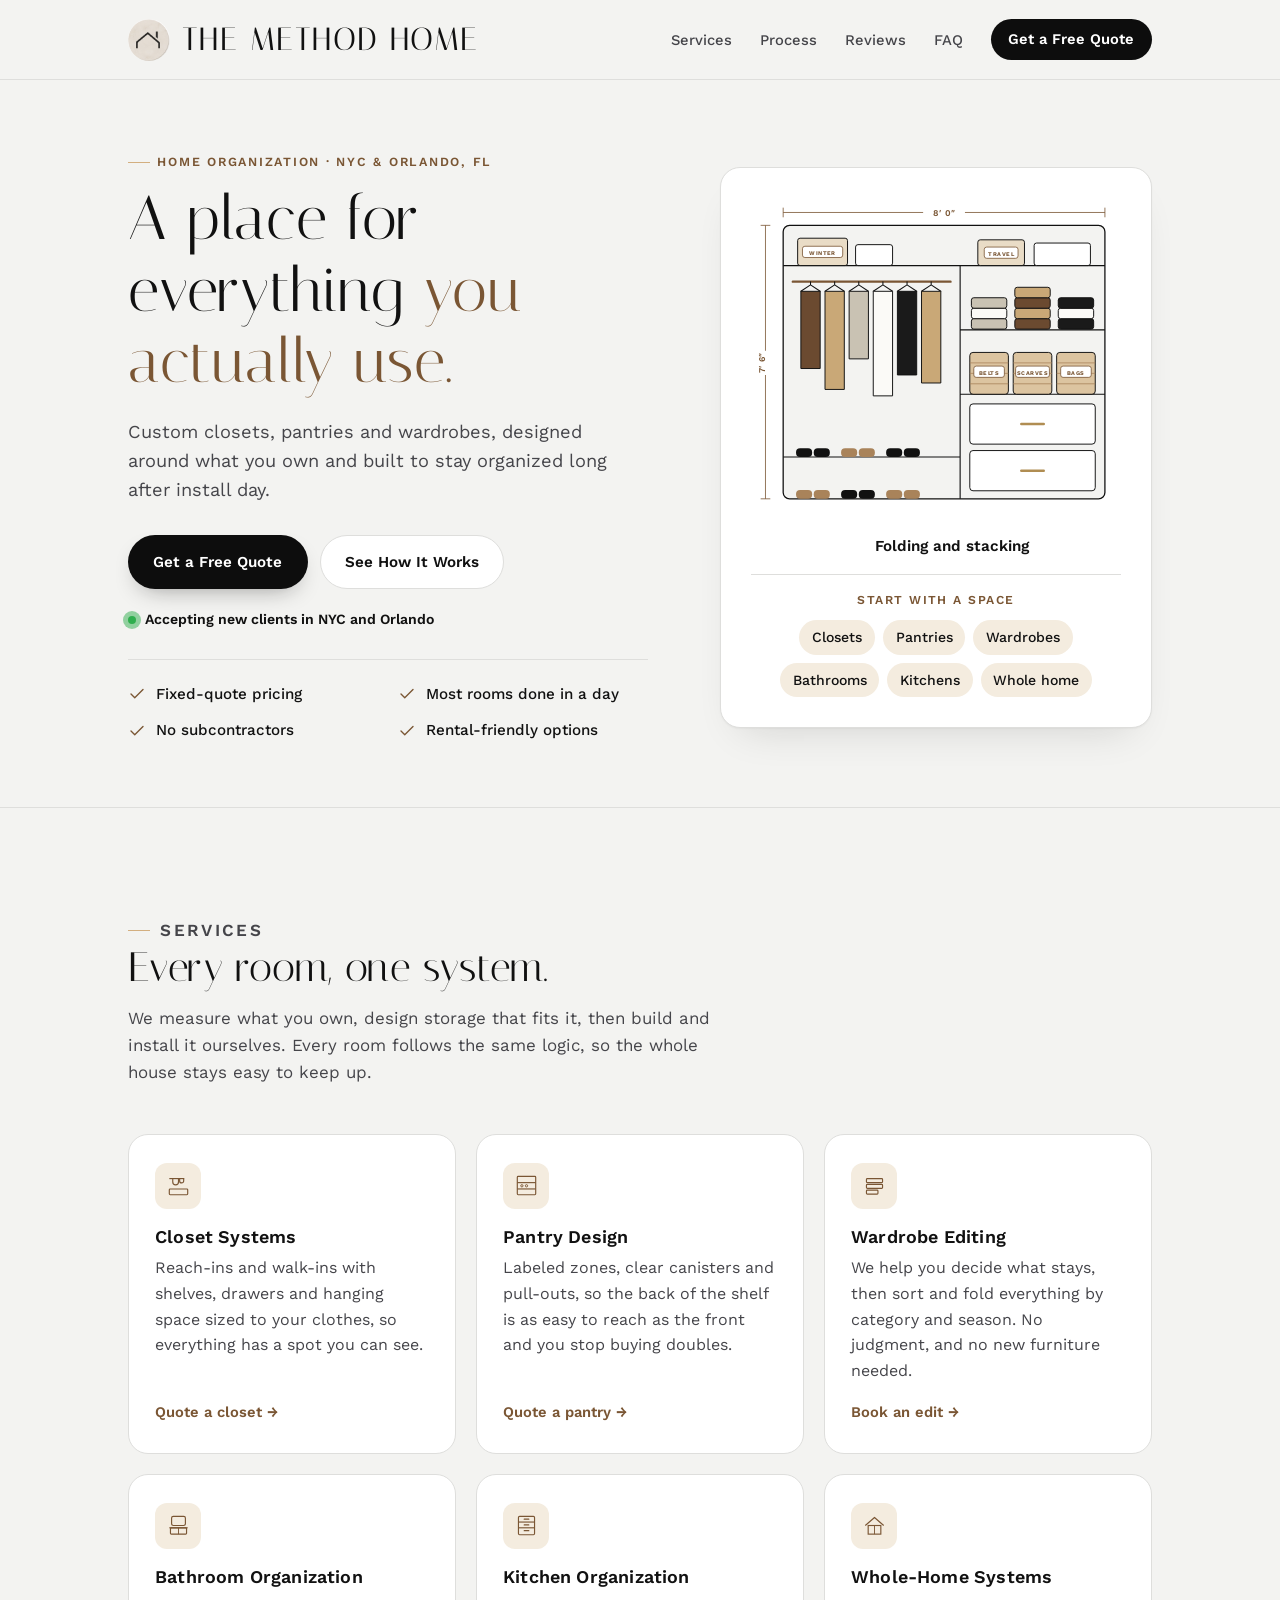
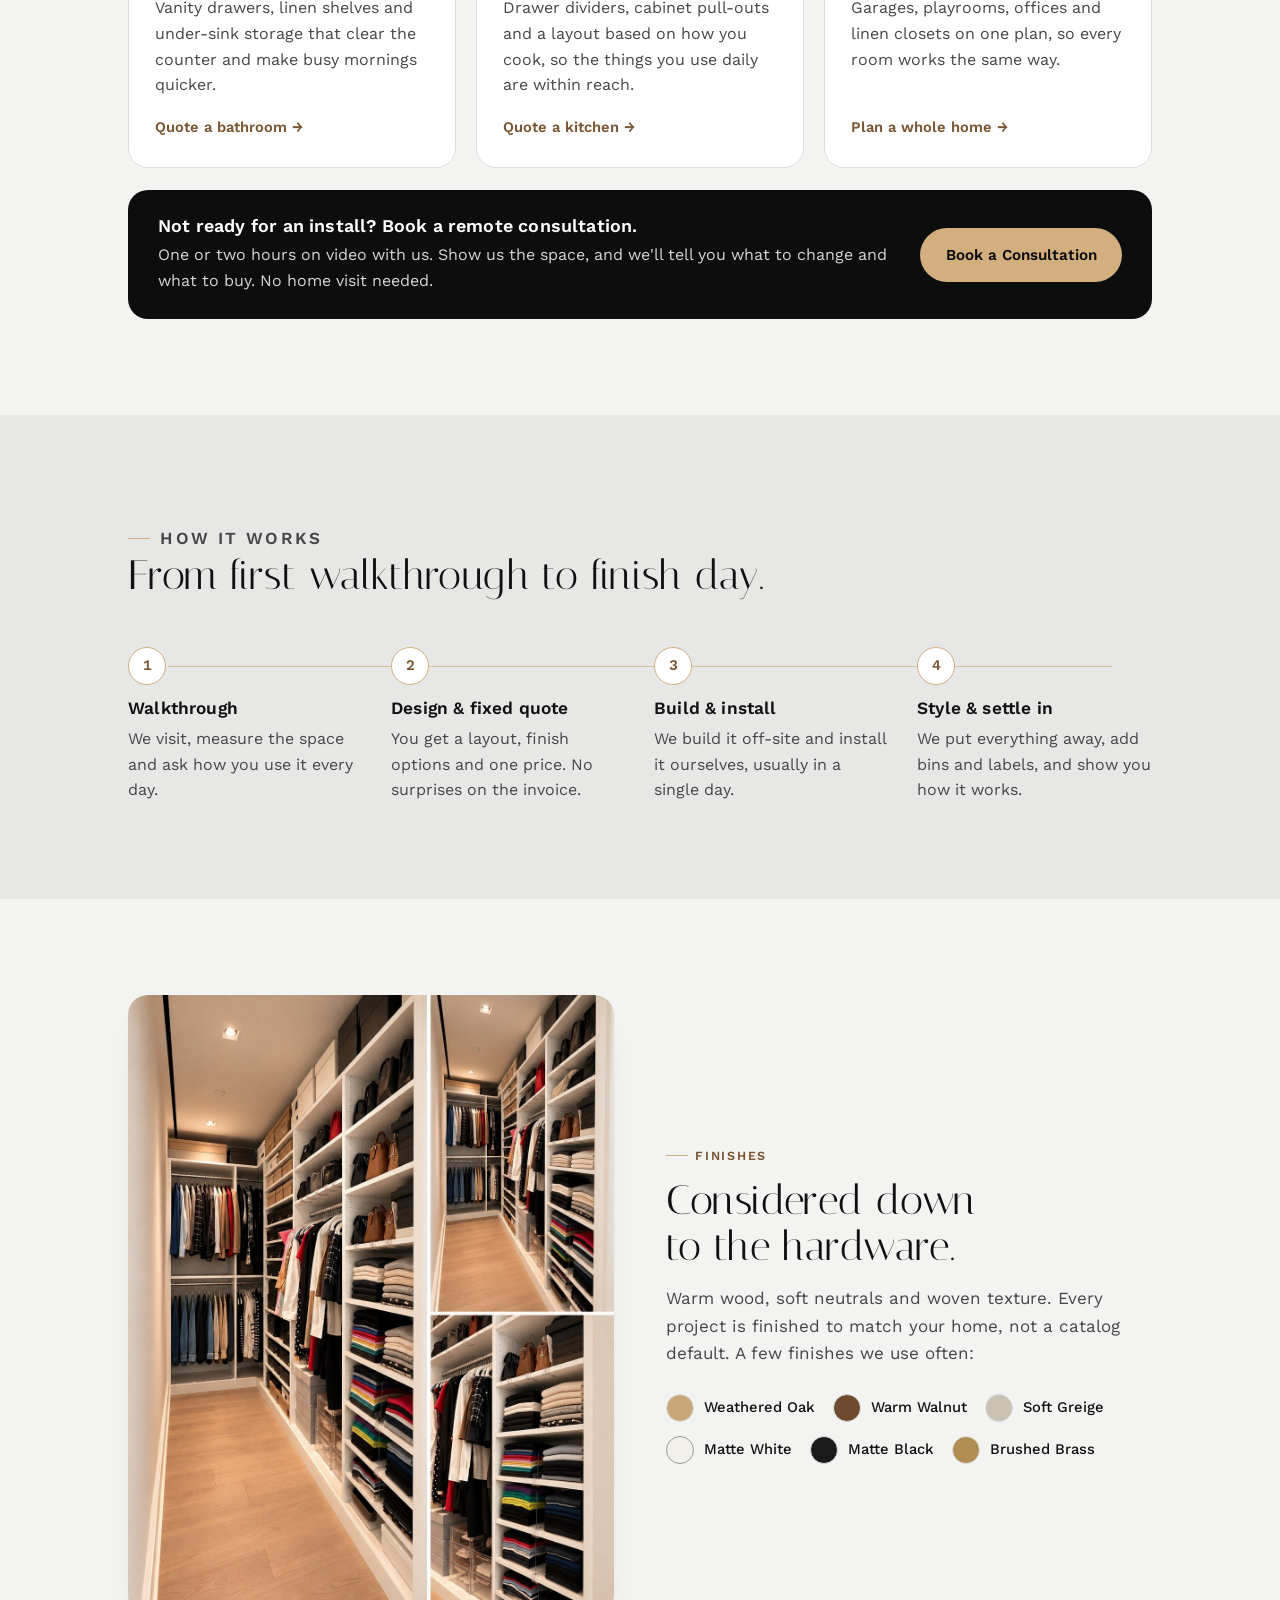
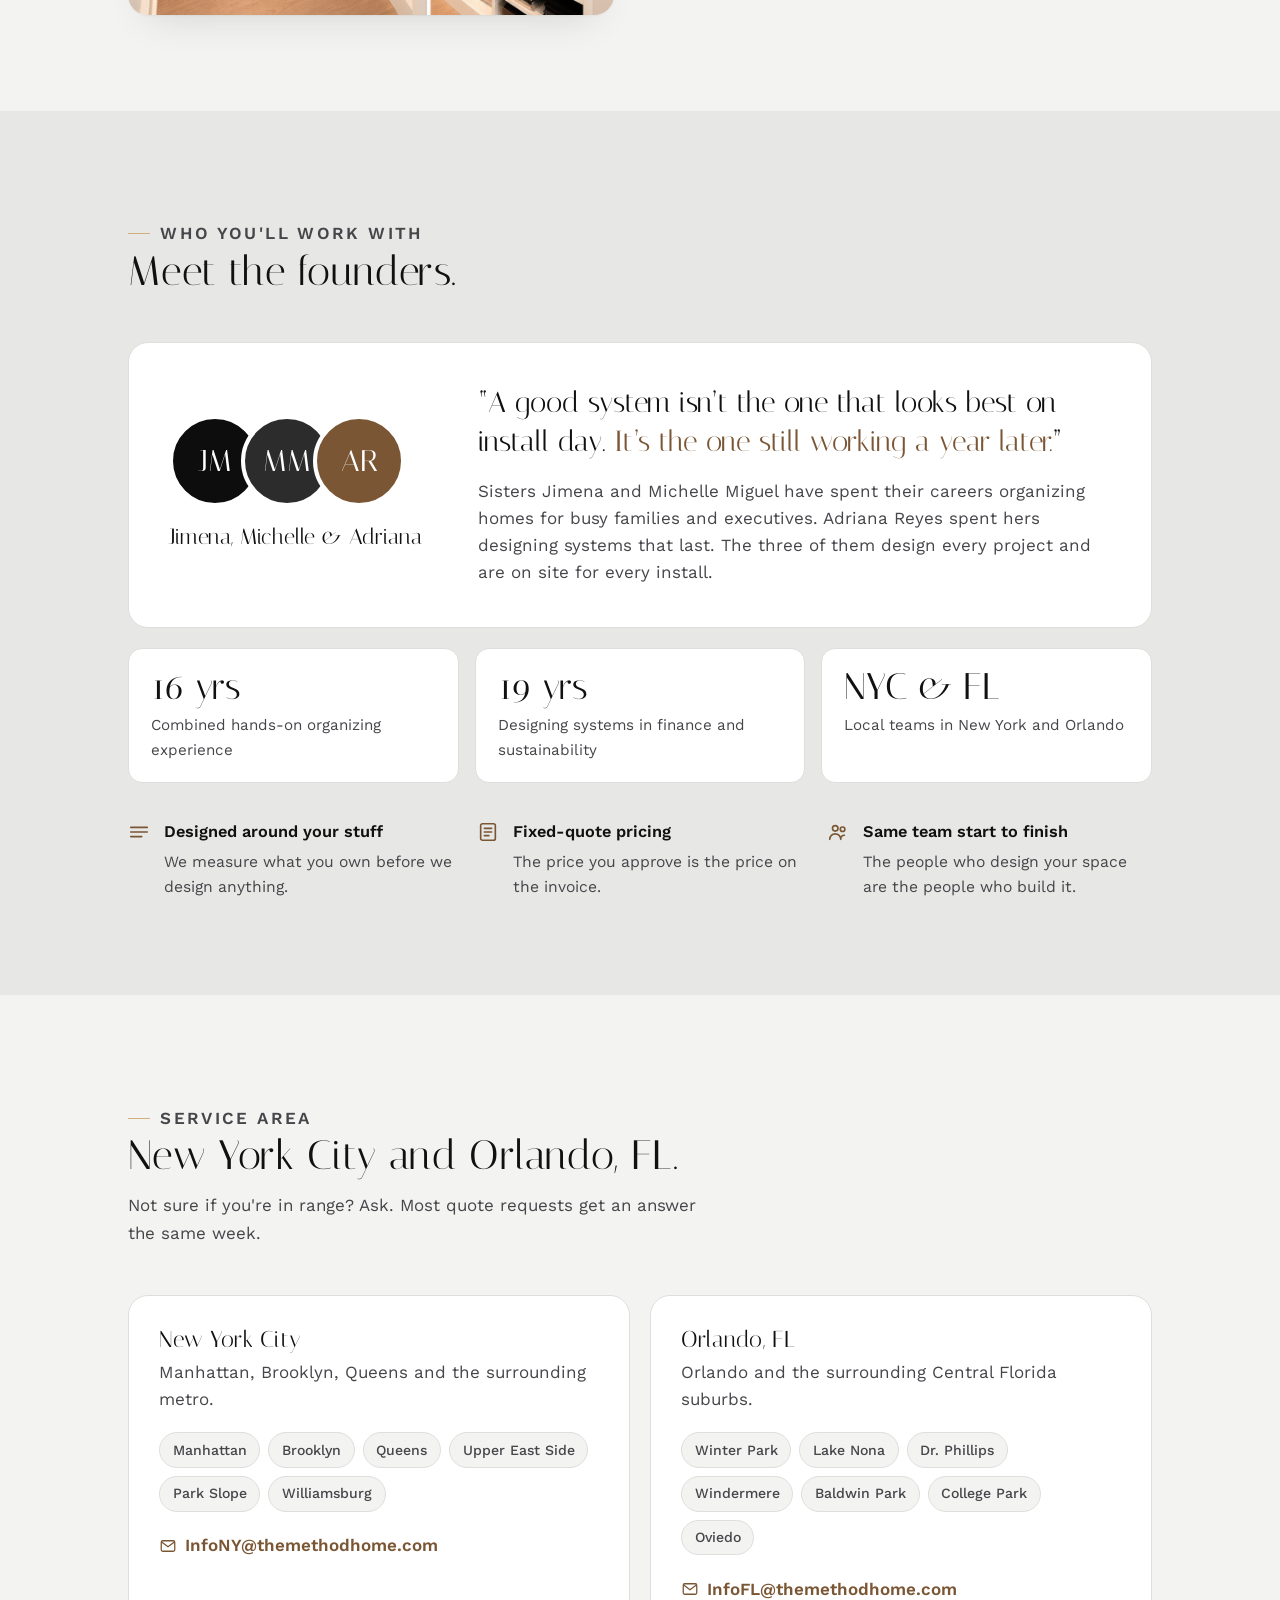
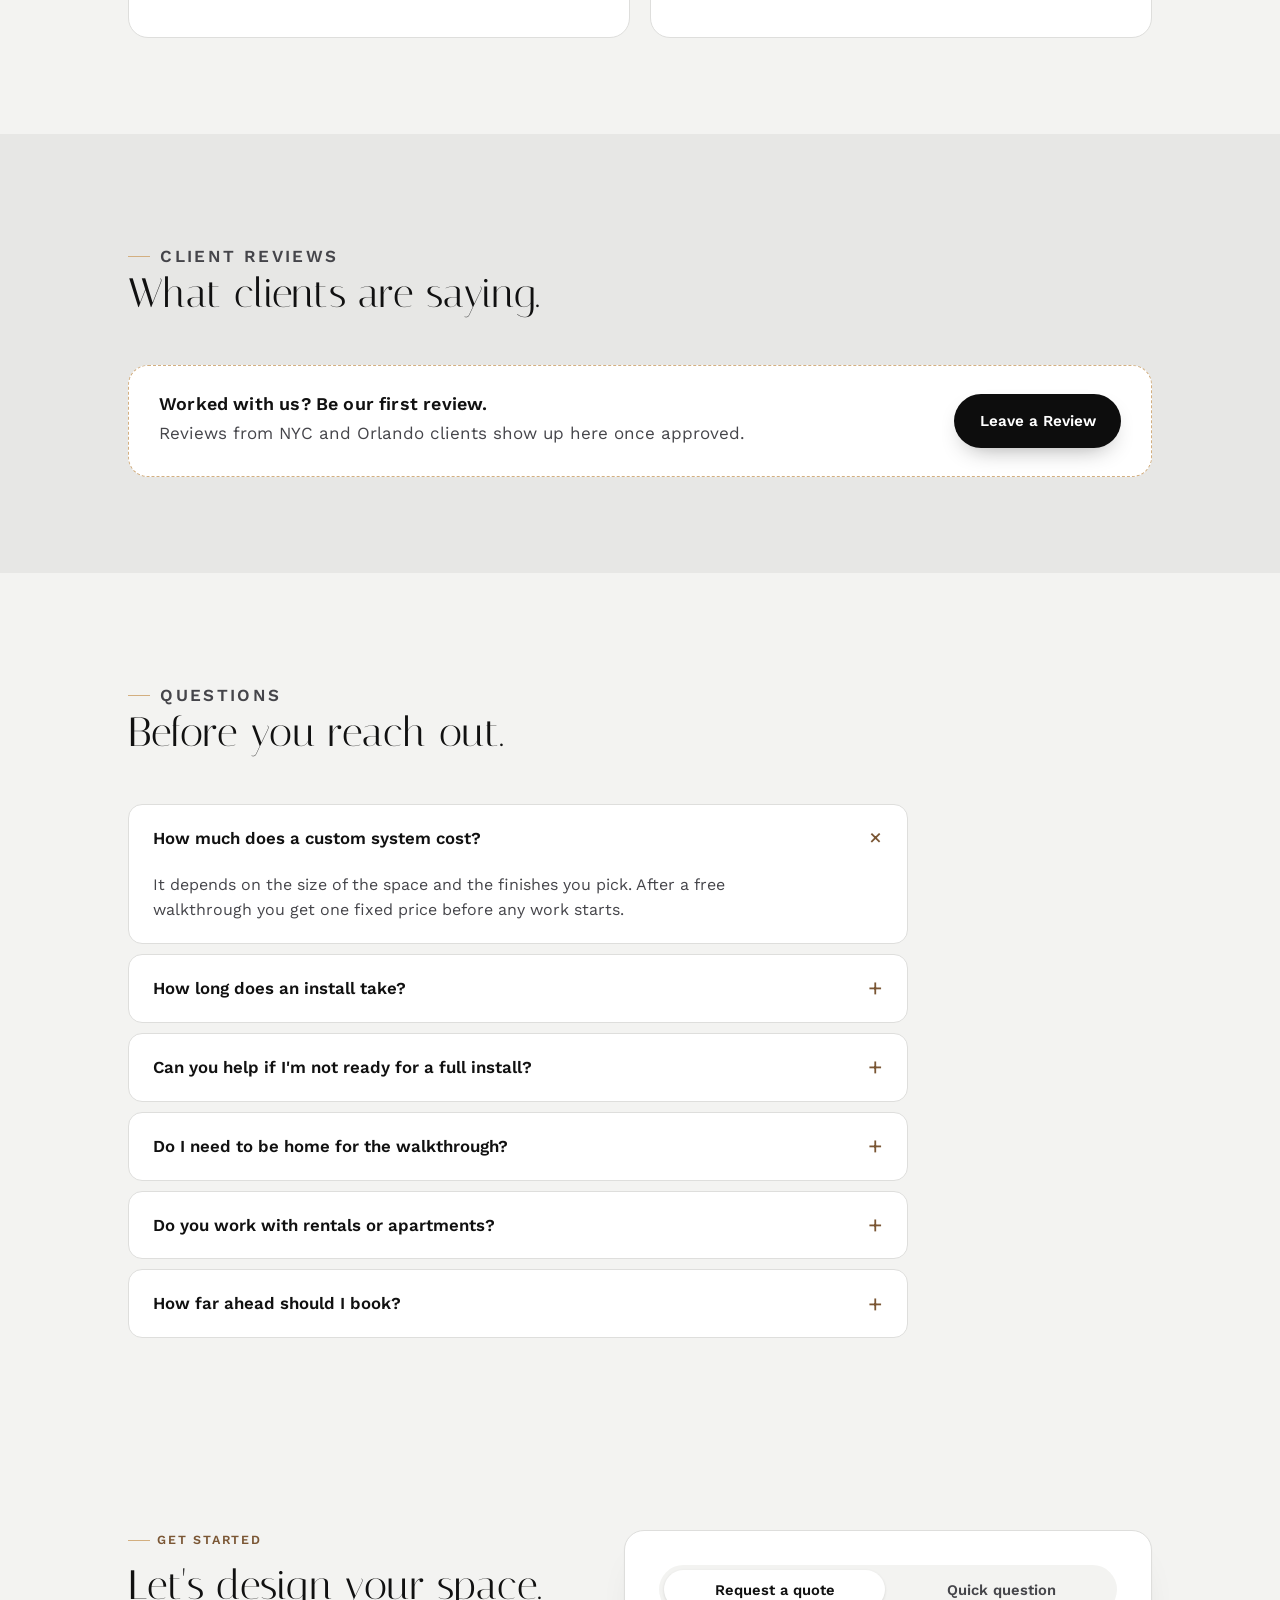
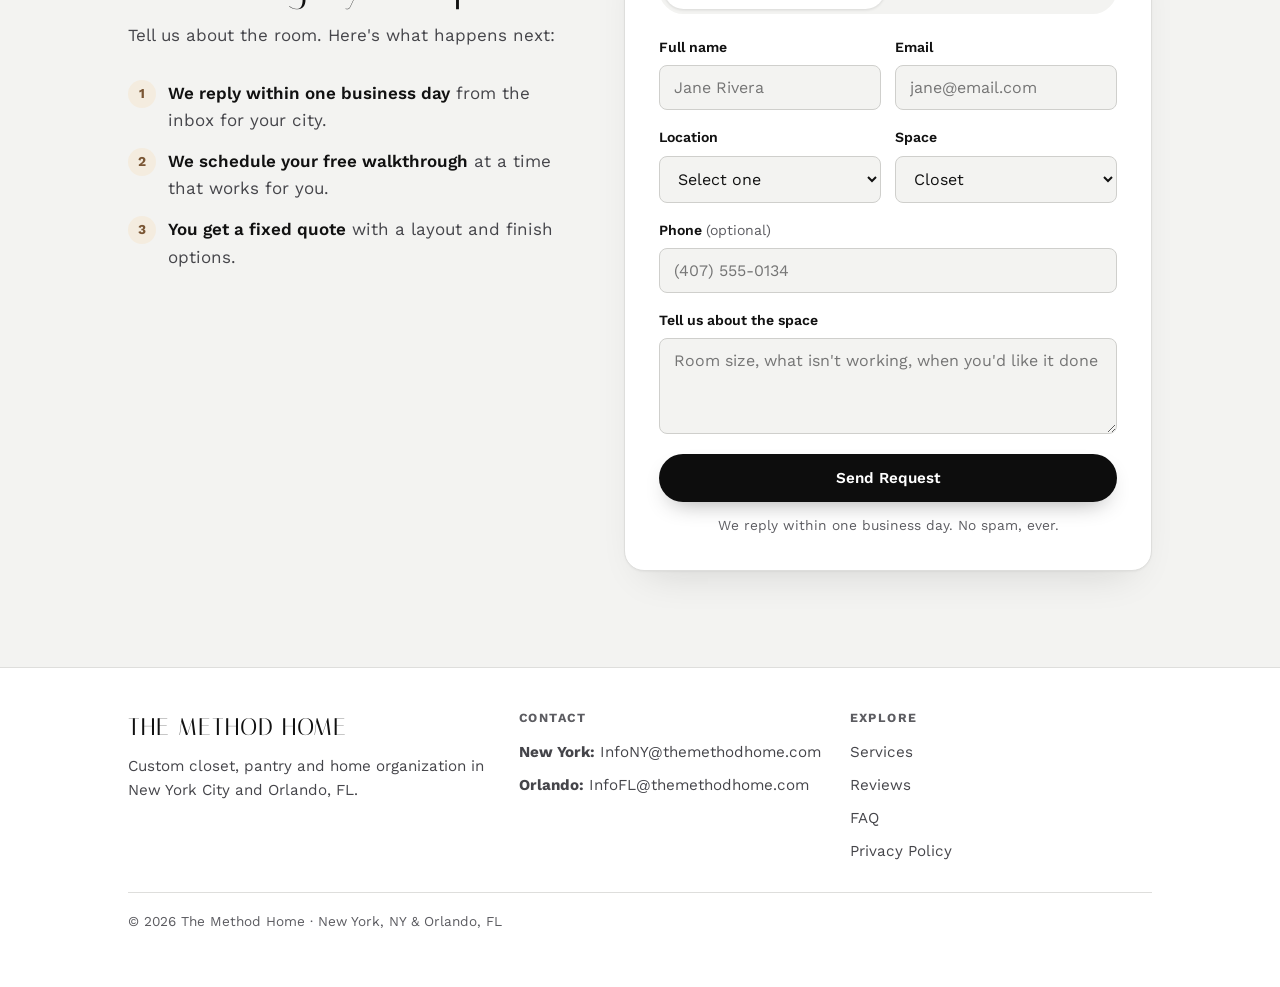
==== commit f1a5849a: "Homepage revamp: animated closet hero, readability pass, wood accent, clickable service cards, found" ====
--- a/index.html
+++ b/index.html
@@ -38,798 +38,606 @@
   "areaServed": ["New York, NY", "Manhattan, NY", "Brooklyn, NY", "Queens, NY", "Orlando, FL", "Winter Park, FL", "Lake Nona, FL", "Dr. Phillips, FL", "Windermere, FL", "Baldwin Park, FL", "College Park, FL", "Oviedo, FL"]
 }
 </script>
+<script type="application/ld+json">
+{
+  "@context": "https://schema.org",
+  "@type": "FAQPage",
+  "mainEntity": [
+    {
+      "@type": "Question",
+      "name": "How much does a custom system cost?",
+      "acceptedAnswer": {
+        "@type": "Answer",
+        "text": "It depends on the size of the space and the finishes you pick. After a free walkthrough you get one fixed price before any work starts."
+      }
+    },
+    {
+      "@type": "Question",
+      "name": "How long does an install take?",
+      "acceptedAnswer": {
+        "@type": "Answer",
+        "text": "Most single rooms, like one closet or a pantry, take one day. Whole-home projects can take a few days."
+      }
+    },
+    {
+      "@type": "Question",
+      "name": "Can you help if I'm not ready for a full install?",
+      "acceptedAnswer": {
+        "@type": "Answer",
+        "text": "Yes. Book a remote consultation: one or two hours on video where we look at your space and tell you what to change."
+      }
+    },
+    {
+      "@type": "Question",
+      "name": "Do I need to be home for the walkthrough?",
+      "acceptedAnswer": {
+        "@type": "Answer",
+        "text": "Yes, so we can see how you use the space. Install day can often happen while you're out."
+      }
+    },
+    {
+      "@type": "Question",
+      "name": "Do you work with rentals or apartments?",
+      "acceptedAnswer": {
+        "@type": "Answer",
+        "text": "Yes. Many of our systems are freestanding or removable. Mention it's a rental and we'll plan around it."
+      }
+    },
+    {
+      "@type": "Question",
+      "name": "How far ahead should I book?",
+      "acceptedAnswer": {
+        "@type": "Answer",
+        "text": "It varies by season. Most requests get a reply the same week, and we schedule the walkthrough from there."
+      }
+    }
+  ]
+}
+</script>
 <link rel="preconnect" href="https://fonts.googleapis.com">
-<link rel="stylesheet" href="https://fonts.googleapis.com/css2?family=Italiana&family=Work+Sans:wght@400;500;600&display=swap">
+<link rel="stylesheet" href="https://fonts.googleapis.com/css2?family=Italiana&family=Work+Sans:wght@400;500;600;700&display=swap">
 <script src="https://challenges.cloudflare.com/turnstile/v0/api.js" async defer></script>
 <style>
   :root{
+    color-scheme:light;
     --ground:#F3F3F1;
     --surface:#E7E7E5;
-    --surface-raised:#FFFFFF;
+    --raised:#FFFFFF;
     --ink:#111111;
-    --ink-soft:#68686A;
+    --ink-soft:#45454A;      /* was #68686A: darker for readability */
+    --ink-mute:#5C5C61;
+    --accent-deep:#0D0D0D;   /* buttons stay black */
     --accent:#2C2C2C;
-    --accent-deep:#0D0D0D;
-    --accent-tint:#ECECEA;
-    --brass:#9A9A98;
     --wood:#D3AF80;
-    --wood-deep:#A9835A;
-    --wood-line:#8A6740;
-    --frame:#2B2118;
+    --wood-ink:#7A5634;      /* new text accent: labels, links, icons */
+    --wood-tint:#F4ECDF;
     --line:#DEDEDC;
-    --radius-sm:8px;
-    --radius-md:14px;
-    --radius-lg:20px;
-    --shadow: 0 1px 2px rgba(17,17,17,.04), 0 20px 40px -22px rgba(17,17,17,.16);
+    --ok:#2FAE4E;
+    --radius-sm:8px; --radius-md:14px; --radius-lg:20px;
+    --shadow:0 1px 2px rgba(17,17,17,.04), 0 20px 40px -22px rgba(17,17,17,.16);
+    --display:"Italiana", Georgia, "Times New Roman", serif;
+    --body:"Work Sans", "Segoe UI", system-ui, sans-serif;
   }
-
   *{box-sizing:border-box;}
+  [hidden]{display:none !important;}
   html{scroll-behavior:smooth;}
   @media (prefers-reduced-motion: reduce){ html{scroll-behavior:auto;} *{animation-duration:.01ms !important; animation-iteration-count:1 !important; transition-duration:.01ms !important;} }
-
-  body{
-    margin:0;
-    background: linear-gradient(125deg, #E6E6E4 0%, #EFEFED 45%, #F8F8F7 75%, #FCFCFB 100%) fixed;
-    color:var(--ink);
-    font-family:"Work Sans", "Segoe UI", system-ui, sans-serif;
-    font-size:16px;
-    line-height:1.55;
-    -webkit-font-smoothing:antialiased;
-  }
+  body{margin:0; background:var(--ground); color:var(--ink); font-family:var(--body); font-size:17px; line-height:1.6; -webkit-font-smoothing:antialiased;}
   img{max-width:100%;}
-
-  h1,h2,h3{
-    font-family:"Italiana", Georgia, "Times New Roman", serif;
-    font-weight:400;
-    line-height:1.14;
-    letter-spacing:.01em;
-    text-wrap:balance;
-    margin:0;
-    color:var(--ink);
-  }
-
-  .wrap{max-width:1120px; margin:0 auto; padding:0 clamp(20px,5vw,48px);}
-  .eyebrow{
-    font-family:"Work Sans", sans-serif;
-    font-size:.72rem;
-    font-weight:600;
-    letter-spacing:.14em;
-    text-transform:uppercase;
-    color:var(--accent-deep);
-    margin:0 0 .9em;
-    display:flex;
-    align-items:center;
-    gap:.6em;
-  }
-  .eyebrow::before{content:"";width:22px;height:1px;background:var(--accent);display:inline-block;}
-
-  .status-badge{
-    display:inline-flex; align-items:center; gap:9px;
-    padding:.5em 1em; border-radius:999px;
-    background:var(--surface); color:var(--ink);
-    font-size:.78rem; font-weight:600;
-    margin:1.6em 0 0;
-  }
-  .status-dot{
-    position:relative; width:8px; height:8px; border-radius:50%;
-    background:#2FAE4E; flex-shrink:0;
-  }
-  .status-dot::before{
-    content:""; position:absolute; inset:-5px; border-radius:50%;
-    background:#2FAE4E; opacity:.55;
-    animation:status-pulse 1.8s ease-out infinite;
-  }
-  @keyframes status-pulse{
-    0%{transform:scale(.5); opacity:.6;}
-    70%{transform:scale(2.4); opacity:0;}
-    100%{opacity:0;}
-  }
-
   a{color:inherit;}
-
-  /* ---------- nav ---------- */
-  header.site{
-    position:sticky; top:0; z-index:20;
-    background:color-mix(in srgb, var(--ground) 82%, transparent);
-    backdrop-filter:blur(10px);
-    border-bottom:1px solid var(--line);
-  }
-  .nav{
-    display:flex; align-items:center; justify-content:space-between;
-    padding:16px clamp(20px,5vw,48px);
-    max-width:1120px; margin:0 auto;
-  }
-  .wordmark{
-    display:flex; align-items:center; gap:14px;
-    font-family:"Italiana", serif;
-    font-weight:400;
-    font-size:clamp(1.5rem, 3vw, 2.15rem);
-    text-transform:uppercase;
-    letter-spacing:.045em;
-    text-decoration:none;
-    color:var(--ink);
-    white-space:nowrap;
-  }
-  .wordmark-badge{
-    width:clamp(32px, 4vw, 44px); height:clamp(32px, 4vw, 44px);
-    border-radius:50%; object-fit:cover; flex-shrink:0;
-  }
-  .wordmark em{color:var(--accent-deep); font-style:normal;}
-  .nav-links{display:flex; gap:clamp(16px,3vw,32px); align-items:center; list-style:none; margin:0; padding:0;}
-  .nav-links a{
-    text-decoration:none; font-size:.88rem; font-weight:500; color:var(--ink-soft);
-    transition:color .15s ease;
-  }
-  .nav-links a:hover, .nav-links a:focus-visible{color:var(--accent-deep);}
-  .nav-links a.nav-cta{
-    display:inline-block;
-    font-size:.82rem; font-weight:600;
-    padding:.6em 1.2em;
-    background:var(--accent-deep);
-    color:#FFFFFF;
-    border-radius:999px;
-    text-decoration:none;
-    white-space:nowrap;
-  }
-  .nav-links a.nav-cta:hover{background:var(--accent); color:#FFFFFF;}
-  .nav-toggle{
-    display:none; background:none; border:none; padding:8px; margin:-8px;
-    color:var(--ink); cursor:pointer; border-radius:8px;
-  }
-  .nav-toggle:hover{background:var(--surface);}
-  .nav-mobile{
-    display:none; flex-direction:column;
-    padding:4px clamp(20px,5vw,48px) 18px;
-    border-bottom:1px solid var(--line);
-    background:var(--surface-raised);
-  }
-  .nav-mobile.open{display:flex;}
-  .nav-mobile a{
-    padding:13px 2px; text-decoration:none; color:var(--ink);
-    font-size:.95rem; font-weight:500; border-bottom:1px solid var(--line);
-  }
-  .nav-mobile a:last-child{border-bottom:none;}
-  .nav-mobile a.btn{
-    color:#FFFFFF; border-bottom:none; padding:.85em 1.6em;
-    margin-top:12px; justify-content:center;
-  }
-  @media (max-width:760px){
-    .nav-links{display:none;}
-    .nav-toggle{display:flex; align-items:center; justify-content:center;}
-  }
-
-  section{scroll-margin-top:84px;}
-
-  button, input, select, textarea{font-family:inherit;}
-  a:focus-visible, button:focus-visible, input:focus-visible, select:focus-visible, textarea:focus-visible{
-    outline:2px solid var(--accent-deep); outline-offset:2px;
-  }
-
-  /* ---------- hero ---------- */
-  .hero{
-    padding:clamp(48px,8vw,96px) 0 clamp(40px,7vw,72px);
-    border-bottom:1px solid var(--line);
-  }
-  .hero .wrap{
-    display:grid; grid-template-columns:1.1fr .9fr; gap:clamp(32px,5vw,64px); align-items:center;
-  }
-  @media (max-width:860px){ .hero .wrap{grid-template-columns:1fr;} }
-
-  .hero h1{
-    font-size:clamp(2.4rem, 4.6vw, 3.7rem);
-  }
-  .hero h1 i{color:var(--accent-deep); font-style:normal;}
-  .hero p.lede{
-    font-size:1.1rem;
-    color:var(--ink-soft);
-    max-width:46ch;
-    margin:1.3em 0 0;
-  }
-  .hero-ctas{display:flex; gap:14px; margin-top:2em; flex-wrap:wrap;}
-  .btn{
-    display:inline-flex; align-items:center; gap:.5em;
-    padding:.85em 1.6em;
-    border-radius:999px;
-    font-size:.92rem; font-weight:600;
-    text-decoration:none;
-    border:1px solid transparent;
-    cursor:pointer;
-    transition:transform .15s ease, background .15s ease, border-color .15s ease, box-shadow .15s ease;
-  }
+  h1,h2,h3{font-family:var(--display); font-weight:400; line-height:1.14; letter-spacing:.01em; text-wrap:balance; margin:0; color:var(--ink);}
+  .wrap{max-width:1120px; margin:0 auto; padding-left:max(20px, env(safe-area-inset-left,0px)); padding-right:max(20px, env(safe-area-inset-right,0px));}
+  @media (min-width:700px){ .wrap{padding-left:48px; padding-right:48px;} }
+
+
+  .eyebrow{font-size:.78rem; font-weight:600; letter-spacing:.14em; text-transform:uppercase; color:var(--wood-ink); margin:0 0 .9em; display:flex; align-items:center; gap:.6em;}
+  .eyebrow::before{content:""; width:22px; height:1px; background:var(--wood); display:inline-block;}
+
+  a:focus-visible, button:focus-visible, input:focus-visible, select:focus-visible, textarea:focus-visible, summary:focus-visible{outline:3px solid var(--wood-ink); outline-offset:3px; border-radius:6px;}
+
+  /* nav */
+  body::before{content:""; position:fixed; inset:0 0 auto; height:env(safe-area-inset-top,0px); z-index:30; background:var(--ground);}
+  header.site{position:sticky; top:env(safe-area-inset-top,0px); z-index:20; background:color-mix(in srgb, var(--ground) 88%, transparent); backdrop-filter:blur(10px); border-bottom:1px solid var(--line);}
+  .nav{display:flex; align-items:center; justify-content:space-between; gap:16px; padding-block:14px;}
+  .wordmark{display:flex; align-items:center; gap:12px; font-family:var(--display); font-size:clamp(1.35rem,3vw,2rem); text-transform:uppercase; letter-spacing:.045em; text-decoration:none; white-space:nowrap;}
+  .wordmark img{width:clamp(32px,4vw,42px); height:auto; border-radius:50%;}
+  .nav-links{display:flex; gap:clamp(14px,2.4vw,28px); align-items:center; list-style:none; margin:0; padding:0;}
+  .nav-links a{text-decoration:none; font-size:.92rem; font-weight:500; color:var(--ink-soft);}
+  .nav-links a:hover{color:var(--ink);}
+  .nav-cta{display:inline-block; padding:.6em 1.2em; background:var(--accent-deep); color:#FFFFFF !important; border-radius:999px; font-weight:600 !important;}
+  .nav-cta:hover{background:var(--accent);}
+  .nav-toggle{display:none; background:none; border:0; padding:8px; color:var(--ink); cursor:pointer;}
+  @media (max-width:860px){ .nav-links li:not(:last-child){display:none;} }
+  @media (max-width:520px){ .nav-links{display:none;} .nav-toggle{display:flex;} }
+
+  section{padding-block:clamp(56px,8vw,96px); scroll-margin-top:84px;}
+  .section-head{max-width:62ch; margin-bottom:clamp(30px,5vw,48px);}
+  .section-head h2{font-size:clamp(1.9rem,3.2vw,2.6rem);}
+  .section-head p{color:var(--ink-soft); font-size:1.06rem; margin:.8em 0 0; max-width:54ch;}
+
+  .btn{display:inline-flex; align-items:center; justify-content:center; gap:.5em; padding:.9em 1.6em; border-radius:999px; font-size:.95rem; font-weight:600; text-decoration:none; border:1px solid transparent; cursor:pointer; font-family:inherit; transition:transform .15s ease, background .15s ease, border-color .15s ease;}
   .btn:hover{transform:translateY(-1px);}
   .btn-primary{background:var(--accent-deep); color:#FFFFFF; box-shadow:0 10px 24px -12px rgba(13,13,13,.45);}
   .btn-primary:hover{background:var(--accent);}
-  .btn-ghost{background:var(--surface-raised); color:var(--ink); border-color:var(--line);}
+  .btn-ghost{background:var(--raised); color:var(--ink); border-color:var(--line);}
   .btn-ghost:hover{border-color:var(--ink-soft);}
-
-  /* ---------- what we organize (hero graphic) ---------- */
-  .organize-wrap{
-    width:100%; max-width:460px; margin:0 auto;
-    background:var(--surface-raised); border:1px solid var(--line); border-radius:var(--radius-lg);
-    box-shadow:var(--shadow); padding:clamp(28px,4vw,36px) clamp(24px,4vw,32px);
-    display:flex; flex-direction:column; gap:28px;
-  }
-  .organize-grid{display:grid; grid-template-columns:repeat(3, minmax(0,1fr)); gap:26px 18px;}
-  .organize-item{display:flex; flex-direction:column; align-items:flex-start; gap:12px; text-decoration:none; border-radius:var(--radius-sm); transition:transform .15s ease;}
-  .organize-item:hover{transform:translateY(-2px);}
-  .organize-item:hover .organize-icon{background:var(--accent-deep); color:#FFFFFF;}
-  .organize-item:focus-visible{outline:2px solid var(--accent-deep); outline-offset:4px;}
-  .organize-hint{margin:22px 0 0; font-size:.8rem; color:var(--ink-soft);}
-  .organize-icon{
-    width:46px; height:46px; border-radius:50%; background:var(--ground);
-    display:flex; align-items:center; justify-content:center; flex-shrink:0; color:var(--ink);
-  }
-  .organize-icon svg{width:22px; height:22px;}
-  .organize-item span{font-size:.82rem; font-weight:500; color:var(--ink);}
-
-  /* fade-in on load for hero */
-  .hero h1, .hero p.lede, .hero-ctas, .organize-wrap{
-    opacity:0; transform:translateY(10px);
-    animation:rise .7s cubic-bezier(.2,.7,.3,1) forwards;
-  }
-  .hero p.lede{animation-delay:.1s;}
-  .hero-ctas{animation-delay:.2s;}
-  .organize-wrap{animation-delay:.15s;}
-  @keyframes rise{to{opacity:1; transform:none;}}
-
-  /* ---------- reveal on scroll ---------- */
-  .reveal{opacity:0; transform:translateY(16px); transition:opacity .6s ease, transform .6s ease;}
-  .reveal.in{opacity:1; transform:none;}
-
-  /* ---------- sections ---------- */
-  section{padding:clamp(56px,8vw,96px) 0;}
-  .section-head{max-width:60ch; margin-bottom:clamp(32px,5vw,52px);}
-  .section-head h2{font-size:clamp(1.8rem, 3vw, 2.5rem);}
-  .section-head p{color:var(--ink-soft); font-size:1.02rem; margin:.9em 0 0; max-width:52ch;}
-
-  /* ---------- services ---------- */
-  .service-grid{
-    display:grid; grid-template-columns:repeat(3,1fr); gap:20px;
-  }
-  @media (max-width:900px){ .service-grid{grid-template-columns:repeat(2,1fr);} }
+  .btn-wood{background:var(--wood); color:var(--accent-deep);}
+  .btn-wood:hover{background:#DDBD92;}
+
+  /* hero */
+  .hero{padding-block:clamp(40px,6vw,72px) clamp(40px,6vw,64px); border-bottom:1px solid var(--line);}
+  .hero .wrap{display:grid; grid-template-columns:1.1fr .9fr; gap:clamp(32px,5vw,64px); align-items:center;}
+  @media (max-width:860px){ .hero .wrap{grid-template-columns:1fr;} }
+  .hero h1{font-size:clamp(2.5rem,5vw,3.9rem);}
+  .hero h1 i{font-style:normal; color:var(--wood-ink);}
+  .lede{font-size:1.14rem; color:var(--ink-soft); max-width:44ch; margin:1.1em 0 0;}
+  .hero-ctas{display:flex; gap:12px; margin-top:1.8em; flex-wrap:wrap;}
+  .status-badge{display:inline-flex; align-items:center; gap:9px; margin-top:1.4em; font-size:.88rem; font-weight:600; color:var(--ink);}
+  .status-dot{position:relative; width:8px; height:8px; border-radius:50%; background:var(--ok);}
+  .status-dot::before{content:""; position:absolute; inset:-5px; border-radius:50%; background:var(--ok); opacity:.5; animation:pulse 1.8s ease-out infinite;}
+  @keyframes pulse{0%{transform:scale(.5); opacity:.6;} 70%{transform:scale(2.4); opacity:0;} 100%{opacity:0;}}
+  .trust{list-style:none; margin:1.6em 0 0; padding:1.3em 0 0; border-top:1px solid var(--line); display:grid; grid-template-columns:repeat(2, minmax(0,1fr)); gap:12px 20px; max-width:520px;}
+  .trust li{display:flex; align-items:center; gap:10px; font-size:.95rem; font-weight:500; color:var(--ink);}
+  .trust svg{width:18px; height:18px; flex:none; color:var(--wood-ink);}
+
+  /* animated closet (hero) */
+  .organize{background:var(--raised); border:1px solid var(--line); border-radius:var(--radius-lg); box-shadow:var(--shadow); padding:clamp(20px,3.5vw,30px); max-width:480px; width:100%; justify-self:center;}
+  .closet{display:block; width:100%; height:auto; overflow:visible;}
+  .closet .frame{fill:var(--ground); stroke:var(--ink); stroke-width:1.6;}
+  .closet .line{fill:none; stroke:var(--ink); stroke-width:1.4;}
+  .closet .rod{fill:none; stroke:var(--wood-ink); stroke-width:3; stroke-linecap:round;}
+  .closet .dim path{fill:none; stroke:var(--wood-ink); stroke-width:1; stroke-dasharray:400; stroke-dashoffset:0;}
+  .closet .dim-bg{fill:var(--raised);}
+  .closet .dim text{font:600 11px var(--body); fill:var(--wood-ink); text-anchor:middle; letter-spacing:.04em;}
+  .closet .box{fill:#E9DCC6; stroke:var(--ink); stroke-width:1.2;}
+  .closet .box2{fill:var(--raised); stroke:var(--ink); stroke-width:1.2;}
+  .closet .hanger{fill:none; stroke:var(--ink); stroke-width:1.3; stroke-linecap:round; stroke-linejoin:round;}
+  .closet .g, .closet .fold{stroke:var(--ink); stroke-width:1.2;}
+  .closet .c-walnut{fill:#6B4A30;} .closet .c-oak{fill:#C9A877;} .closet .c-greige{fill:#C9C2B3;}
+  .closet .c-white{fill:#FBFAF7;} .closet .c-black{fill:#1A1A1A;}
+  .closet .basket{fill:#DCC4A0; stroke:var(--ink); stroke-width:1.2;}
+  .closet .weave{fill:none; stroke:#A9835A; stroke-width:1;}
+  .closet .drawer{fill:var(--raised); stroke:var(--ink); stroke-width:1.2;}
+  .closet .pull{stroke:#B08D52; stroke-width:3; stroke-linecap:round;}
+  .closet .shoe{fill:var(--ink);} .closet .shoe.alt{fill:#A9835A;}
+  .closet .tag{fill:var(--raised); stroke:var(--wood-ink); stroke-width:1;}
+  .closet .tag-t{font:700 7px var(--body); fill:var(--wood-ink); text-anchor:middle; letter-spacing:.08em;}
+
+  .closet .it{transform-box:fill-box; transform-origin:center; transition:opacity .45s ease, transform .6s cubic-bezier(.2,.7,.3,1), stroke-dashoffset .9s ease; transition-delay:calc(var(--i) * .13s);}
+  .closet.reset .it{opacity:0; transition:none;}
+  .closet.reset .slide{transform:translateX(-28px);}
+  .closet.reset .drop{transform:translateY(-26px);}
+  .closet.reset .rise{transform:translateY(14px);}
+  .closet.reset .pop{transform:scale(.4);}
+  .closet.reset .draw{opacity:1;}
+  .closet.reset .draw path{stroke-dashoffset:400; transition:none;}
+  .closet .draw path{transition:stroke-dashoffset .9s ease; transition-delay:calc(var(--i) * .25s);}
+  .closet.reset .draw text, .closet.reset .draw rect{opacity:0;}
+  .closet .draw text, .closet .draw rect{transition:opacity .3s ease .7s;}
+
+  .closet-status{display:flex; align-items:center; justify-content:center; gap:9px; margin:14px 0 0; font-size:.95rem; font-weight:600; color:var(--ink); min-height:1.6em;}
+  .status-check{width:22px; height:22px; border-radius:50%; background:var(--ok); color:#FFFFFF; display:flex; align-items:center; justify-content:center; transition:transform .3s ease, opacity .3s ease;}
+  .status-check svg{width:13px; height:13px;}
+  .closet-status.working .status-check{opacity:0; transform:scale(.4);}
+  .space-chips{display:flex; flex-wrap:wrap; justify-content:center; gap:8px; margin-top:16px; padding-top:16px; border-top:1px solid var(--line);}
+  .space-label{width:100%; text-align:center; font-size:.76rem; font-weight:600; letter-spacing:.12em; text-transform:uppercase; color:var(--wood-ink); margin-bottom:2px;}
+  .space-chips a{font-size:.88rem; font-weight:500; text-decoration:none; padding:.42em .9em; border-radius:999px; background:var(--wood-tint); color:var(--ink); transition:background .15s ease, color .15s ease;}
+  .space-chips a:hover{background:var(--accent-deep); color:#FFFFFF;}
+
+  /* services */
+  .service-grid{display:grid; grid-template-columns:repeat(3,minmax(0,1fr)); gap:20px;}
+  @media (max-width:900px){ .service-grid{grid-template-columns:repeat(2,minmax(0,1fr));} }
   @media (max-width:560px){ .service-grid{grid-template-columns:1fr;} }
-  .service-card{
-    padding:30px 26px;
-    border-radius:var(--radius-lg);
-    background:var(--surface-raised);
-    box-shadow:var(--shadow);
-    transition:transform .2s ease, box-shadow .2s ease;
-  }
-  .service-card:hover{transform:translateY(-3px); box-shadow:0 1px 2px rgba(40,38,31,.04), 0 26px 44px -20px rgba(40,38,31,.22);}
-  .service-card .icon{
-    width:44px; height:44px; border-radius:12px;
-    background:var(--accent-tint);
-    display:flex; align-items:center; justify-content:center;
-    margin-bottom:18px;
-  }
-  .service-card svg{width:22px; height:22px; color:var(--accent-deep);}
-  .service-card h3{font-size:1.12rem; font-weight:600; margin-bottom:.5em;}
-  .service-card{display:flex; flex-direction:column;}
-  .service-card p{color:var(--ink-soft); font-size:.94rem; margin:0;}
-  .card-link{margin-top:auto; padding-top:18px; font-size:.86rem; font-weight:600; color:var(--accent-deep); text-decoration:none;}
-  .card-link span{display:inline-block; transition:transform .15s ease;}
-  .card-link:hover span{transform:translateX(3px);}
-  .process-cta{display:flex; flex-wrap:wrap; align-items:center; justify-content:space-between; gap:16px 24px; margin-top:40px; padding-top:28px; border-top:1px solid var(--line);}
-  .process-cta p{margin:0; color:var(--ink-soft); max-width:52ch;}
-  .process-cta strong{color:var(--ink); font-weight:600;}
-  .field select.prefilled{border-color:var(--accent-deep); box-shadow:0 0 0 3px var(--accent-tint);}
-  .mobile-cta{transition:transform .25s ease;}
-  .mobile-cta.is-hidden{transform:translateY(110%);}
-
-  /* ---------- consult banner ---------- */
-  .consult-banner{
-    display:flex; align-items:center; gap:24px; flex-wrap:wrap;
-    margin-top:24px; padding:28px 32px;
-    background:var(--surface-raised); border-radius:var(--radius-lg); box-shadow:var(--shadow);
-  }
-  .consult-banner .icon{
-    width:52px; height:52px; border-radius:14px; flex:none;
-    background:var(--accent-tint);
-    display:flex; align-items:center; justify-content:center;
-  }
-  .consult-banner .icon svg{width:26px; height:26px; color:var(--accent-deep);}
-  .consult-banner-copy{flex:1; min-width:240px;}
-  .consult-banner-copy h3{font-size:1.08rem; font-weight:600; margin-bottom:.35em;}
-  .consult-banner-copy p{color:var(--ink-soft); font-size:.92rem; margin:0;}
-  .consult-banner .btn{flex:none;}
-
-  /* ---------- materials ---------- */
-  .material-grid{display:grid; grid-template-columns:repeat(6,1fr); gap:22px;}
-  @media (max-width:900px){ .material-grid{grid-template-columns:repeat(3,1fr);} }
-  @media (max-width:480px){ .material-grid{grid-template-columns:repeat(2,1fr);} }
-  .material-item{display:flex; flex-direction:column; gap:10px;}
-  .material-swatch{
-    width:48%; aspect-ratio:1; border-radius:var(--radius-md);
-    box-shadow:var(--shadow); border:1px solid var(--line);
-  }
-  .material-item h4{font-size:.86rem; font-weight:600; margin:0;}
-  .material-item p{font-size:.76rem; color:var(--ink-soft); margin:.15em 0 0;}
-
-  /* ---------- mobile cta ---------- */
-  .mobile-cta{
-    display:none; position:fixed; left:0; right:0; bottom:0; z-index:15;
-    padding:12px clamp(20px,5vw,48px) calc(12px + env(safe-area-inset-bottom, 0px));
-    background:var(--surface-raised);
-    border-top:1px solid var(--line);
-    box-shadow:0 -8px 24px -12px rgba(17,17,17,.15);
-    pointer-events:none;
-  }
-  .mobile-cta .btn{width:100%; justify-content:center; pointer-events:auto;}
-  @media (max-width:760px){
-    .mobile-cta{display:block;}
-    body{padding-bottom:calc(96px + env(safe-area-inset-bottom, 0px));}
-  }
-
-  /* ---------- process ---------- */
+  .service-card{position:relative; display:flex; flex-direction:column; padding:28px 26px; border-radius:var(--radius-lg); background:var(--raised); border:1px solid var(--line); text-decoration:none; transition:transform .2s ease, box-shadow .2s ease, border-color .2s ease;}
+  .service-card:hover{transform:translateY(-3px); box-shadow:var(--shadow); border-color:var(--wood);}
+  .service-card .icon{width:46px; height:46px; border-radius:12px; background:var(--wood-tint); color:var(--wood-ink); display:flex; align-items:center; justify-content:center; margin-bottom:18px;}
+  .service-card .icon svg{width:23px; height:23px;}
+  .service-card h3{font-family:var(--body); font-size:1.12rem; font-weight:600; margin-bottom:.45em;}
+  .service-card p{color:var(--ink-soft); font-size:1rem; margin:0;}
+  .service-card .card-link{margin-top:auto; padding-top:18px; font-size:.92rem; font-weight:600; color:var(--wood-ink);}
+  .service-card .card-link span{display:inline-block; transition:transform .15s ease;}
+  .service-card:hover .card-link span{transform:translateX(3px);}
+
+  .consult{display:flex; align-items:center; gap:22px; flex-wrap:wrap; margin-top:22px; padding:26px 30px; background:var(--accent-deep); color:#FFFFFF; border-radius:var(--radius-lg);}
+  .consult h3{color:#FFFFFF; font-family:var(--body); font-size:1.12rem; font-weight:600; margin-bottom:.3em;}
+  .consult p{margin:0; color:#D6D6D3; font-size:1rem;}
+  .consult > div{flex:1; min-width:240px;}
+
+
+  /* process */
   #process{background:var(--surface);}
-  .process-list{
-    display:grid; grid-template-columns:repeat(4,1fr); gap:28px;
-  }
-  @media (max-width:860px){ .process-list{grid-template-columns:1fr 1fr;} }
+  .process-list{display:grid; grid-template-columns:repeat(4,minmax(0,1fr)); gap:28px; position:relative;}
+  @media (max-width:860px){ .process-list{grid-template-columns:repeat(2,minmax(0,1fr));} }
   @media (max-width:520px){ .process-list{grid-template-columns:1fr;} }
-  .process-step{position:relative;}
-  .process-step .num{
-    font-family:"Work Sans", sans-serif; font-weight:600; font-size:.92rem;
-    width:36px; height:36px; border-radius:50%;
-    background:var(--surface-raised); color:var(--accent-deep);
-    display:flex; align-items:center; justify-content:center;
-    box-shadow:var(--shadow);
-    margin-bottom:1em;
-    font-variant-numeric:tabular-nums;
-  }
-  .process-step h3{font-size:1.05rem; font-weight:600; margin-bottom:.45em;}
-  .process-step p{color:var(--ink-soft); font-size:.92rem; margin:0;}
-
-  /* ---------- inspiration ---------- */
+  .process-list::before{content:""; position:absolute; top:19px; left:40px; right:40px; height:1px; background:var(--wood); opacity:.7;}
+  @media (max-width:860px){ .process-list::before{display:none;} }
+  .num{position:relative; width:38px; height:38px; border-radius:50%; background:var(--raised); color:var(--wood-ink); border:1px solid var(--wood); display:flex; align-items:center; justify-content:center; font-weight:600; font-size:.92rem; font-variant-numeric:tabular-nums; margin-bottom:1em;}
+  .process-step h3{font-family:var(--body); font-size:1.08rem; font-weight:600; margin-bottom:.4em;}
+  .process-step p{color:var(--ink-soft); font-size:1rem; margin:0;}
+
+  /* inspiration */
   .inspo-wrap{display:grid; grid-template-columns:1fr 1fr; gap:clamp(28px,4vw,56px); align-items:center;}
   @media (max-width:860px){ .inspo-wrap{grid-template-columns:1fr;} }
-  .inspo-photo{position:relative; border-radius:var(--radius-lg); overflow:hidden; box-shadow:var(--shadow);}
-  .inspo-photo img{display:block; width:100%; height:auto;}
-  .inspo-badge{
-    position:absolute; top:14px; left:14px;
-    background:rgba(20,16,10,.72); color:#FBF8F2;
-    font-size:.68rem; font-weight:600; letter-spacing:.08em; text-transform:uppercase;
-    padding:.55em 1em; border-radius:999px; backdrop-filter:blur(4px);
-  }
-  .inspo-caption{margin-top:.8em; font-size:.82rem; color:var(--ink-soft); font-style:italic;}
-
-  /* ---------- founder ---------- */
-  .founder-top{display:grid; grid-template-columns:auto 1fr; gap:clamp(24px,5vw,56px); align-items:center;}
-  .founder-stack{display:flex;}
-  .founder-avatar{
-    width:96px; height:96px; border-radius:50%;
-    background:var(--accent-deep); color:#FFFFFF;
-    display:flex; align-items:center; justify-content:center;
-    font-family:"Italiana", serif; font-size:2rem;
-    box-shadow:var(--shadow); flex:none; border:4px solid var(--ground);
-  }
-  .founder-avatar + .founder-avatar{margin-left:-22px;}
-  .founder-avatar:nth-child(2){background:var(--accent);}
-  .founder-avatar:nth-child(3){background:var(--wood-deep);}
-  .founder-names{font-family:"Italiana", serif; font-size:1.35rem; margin:14px 0 0;}
-  .founder-names span{color:var(--ink-soft);}
-  .founder-bio{max-width:58ch; color:var(--ink-soft); margin:0; min-width:0;}
-  .founder-proof{display:grid; grid-template-columns:repeat(3,1fr); margin-top:40px; border-top:1px solid var(--line);}
-  .founder-proof div{padding:24px 24px 0 0; min-width:0;}
-  .founder-proof div + div{padding-left:24px; border-left:1px solid var(--line);}
-  .founder-proof b{display:block; font-family:"Italiana", serif; font-weight:400; font-size:clamp(2rem,4vw,2.6rem); line-height:1;}
-  .founder-proof small{display:block; color:var(--ink-soft); font-size:.88rem; margin-top:8px;}
-  @media (max-width:720px){
-    .founder-top{grid-template-columns:1fr;}
-    .founder-proof{grid-template-columns:1fr;}
-    .founder-proof div, .founder-proof div + div{padding:18px 0; border-left:0; border-bottom:1px solid var(--line);}
-  }
-
-  /* ---------- difference ---------- */
-  .diff-wrap{display:grid; grid-template-columns:1.1fr .9fr; gap:clamp(32px,5vw,64px); align-items:stretch;}
-  @media (max-width:860px){ .diff-wrap{grid-template-columns:1fr;} }
-  blockquote{
-    margin:0;
-    font-family:"Italiana", serif; font-style:normal; font-weight:400;
-    font-size:clamp(1.4rem,2.6vw,1.9rem);
-    line-height:1.35;
-    color:var(--ink);
-  }
-  blockquote span{color:var(--accent-deep);}
-
-  .diff-list{list-style:none; margin:0; padding:0; display:flex; flex-direction:column; gap:22px;}
-  .diff-list li{display:flex; gap:16px; align-items:flex-start;}
-  .diff-list .mark{
-    flex:none; width:28px; height:28px; border-radius:50%;
-    background:var(--accent-tint); color:var(--accent-deep);
-    display:flex; align-items:center; justify-content:center;
-    font-size:.85rem; font-weight:600;
-  }
-  .diff-list h4{margin:0 0 .3em; font-size:.98rem; font-weight:600; font-family:"Work Sans",sans-serif;}
-  .diff-list p{margin:0; color:var(--ink-soft); font-size:.9rem;}
-
-  /* ---------- service area ---------- */
-  #service-area{border-top:1px solid var(--line); border-bottom:1px solid var(--line); background:var(--surface);}
-  .region-grid{display:grid; grid-template-columns:1fr 1fr; gap:22px;}
+  .inspo-photo{margin:0; border-radius:var(--radius-lg); overflow:hidden; box-shadow:var(--shadow); max-height:620px;}
+  .inspo-photo img{display:block; width:100%; height:100%; object-fit:cover;}
+  .finishes{display:flex; flex-wrap:wrap; gap:14px 18px; margin-top:1.6em;}
+  .finish{display:flex; align-items:center; gap:10px; font-size:.92rem; font-weight:500;}
+  .finish i{width:28px; height:28px; border-radius:50%; border:1px solid var(--line); flex:none;}
+
+  /* founders */
+  #founder{background:var(--surface);}
+  .founder-card{display:grid; grid-template-columns:auto 1fr; gap:clamp(24px,5vw,56px); align-items:center; background:var(--raised); border-radius:var(--radius-lg); border:1px solid var(--line); padding:clamp(24px,4vw,40px);}
+  @media (max-width:720px){ .founder-card{grid-template-columns:1fr;} }
+  .stack{display:flex;}
+  .avatar{width:92px; height:92px; border-radius:50%; background:var(--accent-deep); color:#FFFFFF; display:flex; align-items:center; justify-content:center; font-family:var(--display); font-size:1.9rem; border:4px solid var(--raised); flex:none;}
+  .avatar + .avatar{margin-left:-20px;}
+  .avatar:nth-child(2){background:var(--accent);}
+  .avatar:nth-child(3){background:var(--wood-ink);}
+  .founder-names{font-family:var(--display); font-size:1.4rem; margin:12px 0 0;}
+  .founder-card blockquote{margin:0; font-family:var(--display); font-size:clamp(1.35rem,2.4vw,1.8rem); line-height:1.35;}
+  .founder-card blockquote span{color:var(--wood-ink);}
+  .founder-card .bio{margin:1em 0 0; color:var(--ink-soft); max-width:60ch;}
+  .proof{display:grid; grid-template-columns:repeat(3,minmax(0,1fr)); gap:16px; margin-top:20px;}
+  @media (max-width:720px){ .proof{grid-template-columns:1fr;} }
+  .proof div{padding:20px 22px; border-radius:var(--radius-md); background:var(--raised); border:1px solid var(--line);}
+  .proof b{display:block; font-family:var(--display); font-weight:400; font-size:2.3rem; line-height:1;}
+  .proof small{display:block; color:var(--ink-soft); font-size:.95rem; margin-top:8px;}
+
+  .why{list-style:none; padding:0; margin:36px 0 0; display:grid; grid-template-columns:repeat(3,minmax(0,1fr)); gap:24px;}
+  @media (max-width:820px){ .why{grid-template-columns:1fr;} }
+  .why li{display:flex; gap:14px;}
+  .why svg{width:22px; height:22px; flex:none; color:var(--wood-ink); margin-top:2px;}
+  .why h4{margin:0 0 .25em; font-size:1.02rem; font-weight:600;}
+  .why p{margin:0; color:var(--ink-soft); font-size:.98rem;}
+
+  /* service area */
+  .region-grid{display:grid; grid-template-columns:1fr 1fr; gap:20px;}
   @media (max-width:640px){ .region-grid{grid-template-columns:1fr;} }
-  .region-card{background:var(--surface-raised); border-radius:var(--radius-lg); box-shadow:var(--shadow); padding:clamp(24px,4vw,30px);}
-  .region-card h3{font-size:1.2rem; margin-bottom:.35em;}
-  .region-card p{color:var(--ink-soft); font-size:.92rem; margin:0;}
-  .region-email{display:inline-block; margin-top:1.1em; font-size:.92rem; font-weight:500; color:var(--accent-deep); text-decoration:none; border-bottom:1px solid var(--line);}
-  .region-email:hover{border-color:var(--accent-deep);}
-
-  /* ---------- reviews ---------- */
-  .review-grid{display:grid; grid-template-columns:repeat(3, 1fr); gap:20px;}
-  @media (max-width:860px){ .review-grid{grid-template-columns:1fr;} }
-  .review-card{background:var(--surface-raised); border-radius:var(--radius-lg); box-shadow:var(--shadow); padding:22px 24px;}
-  .review-stars{display:flex; gap:3px; margin-bottom:10px;}
-  .review-stars svg{width:15px; height:15px; fill:var(--accent-deep); stroke:none;}
-  .review-stars svg.empty{fill:var(--line);}
-  .review-text{color:var(--ink); font-size:.92rem; margin:0 0 12px;}
-  .review-meta{font-size:.8rem; color:var(--ink-soft); margin:0;}
-  .review-empty{color:var(--ink-soft); font-size:.94rem; background:var(--surface); border-radius:var(--radius-lg); padding:26px; grid-column:1/-1; text-align:center;}
-  .review-ctas{display:flex; gap:14px; flex-wrap:wrap; margin-top:32px;}
-  .area-tags{display:flex; flex-wrap:wrap; gap:10px; margin-top:1.4em;}
-  .area-tags span{
-    font-size:.82rem; font-weight:500; color:var(--ink-soft);
-    background:var(--surface); border-radius:999px; padding:.5em 1em;
-    border:1px solid var(--line);
-  }
-
-  /* ---------- faq ---------- */
-  .faq-list{display:flex; flex-direction:column; gap:12px; max-width:760px;}
-  .faq-item{
-    background:var(--surface-raised); border-radius:var(--radius-md);
-    box-shadow:var(--shadow); padding:0 24px;
-  }
-  .faq-item summary{
-    list-style:none; cursor:pointer; padding:19px 0;
-    font-weight:600; font-size:1rem; color:var(--ink);
-    display:flex; justify-content:space-between; align-items:center; gap:16px;
-  }
+  .region-card{background:var(--raised); border:1px solid var(--line); border-radius:var(--radius-lg); padding:clamp(22px,4vw,30px);}
+  .region-card h3{font-size:1.45rem; margin-bottom:.3em;}
+  .region-card p{color:var(--ink-soft); margin:0;}
+  .tags{display:flex; flex-wrap:wrap; gap:8px; margin-top:1.1em;}
+  .tags span{font-size:.88rem; font-weight:500; color:var(--ink-soft); background:var(--ground); border:1px solid var(--line); border-radius:999px; padding:.4em .9em;}
+  .region-email{display:inline-flex; align-items:center; gap:8px; margin-top:1.2em; font-weight:600; color:var(--wood-ink); text-decoration:none; overflow-wrap:anywhere;}
+  .region-email svg{width:18px; height:18px; flex:none;}
+  .region-email:hover{text-decoration:underline;}
+
+  /* reviews */
+  #reviews{background:var(--surface);}
+  .review-empty{display:flex; flex-wrap:wrap; align-items:center; justify-content:space-between; gap:18px; background:var(--raised); border:1px dashed var(--wood); border-radius:var(--radius-lg); padding:28px 30px;}
+  .review-empty h3{font-family:var(--body); font-size:1.12rem; font-weight:600;}
+  .review-empty p{margin:.3em 0 0; color:var(--ink-soft);}
+  .stars{display:flex; gap:4px; color:var(--wood);}
+  .stars svg{width:20px; height:20px; fill:currentColor;}
+
+  /* faq */
+  .faq-list{display:flex; flex-direction:column; gap:10px; max-width:780px;}
+  .faq-item{background:var(--raised); border:1px solid var(--line); border-radius:var(--radius-md); padding:0 24px;}
+  .faq-item summary{list-style:none; cursor:pointer; padding:20px 0; font-weight:600; font-size:1.05rem; display:flex; justify-content:space-between; gap:16px; align-items:center;}
   .faq-item summary::-webkit-details-marker{display:none;}
-  .faq-item summary::after{
-    content:"+"; font-size:1.4rem; font-weight:400; line-height:1;
-    color:var(--accent-deep); flex:none; transition:transform .2s ease;
-  }
+  .faq-item summary::after{content:"+"; font-size:1.5rem; font-weight:400; line-height:1; color:var(--wood-ink); transition:transform .2s ease;}
   .faq-item[open] summary::after{transform:rotate(45deg);}
-  .faq-item p{margin:0 0 20px; color:var(--ink-soft); font-size:.94rem; max-width:60ch;}
-
-  /* ---------- contact ---------- */
+  .faq-item p{margin:0 0 20px; color:var(--ink-soft); font-size:1rem; max-width:64ch;}
+
+  /* contact */
   #contact .wrap{display:grid; grid-template-columns:.9fr 1.1fr; gap:clamp(32px,5vw,64px);}
   @media (max-width:860px){ #contact .wrap{grid-template-columns:1fr;} }
-  #contact .section-head p{max-width:40ch;}
-  .contact-note{
-    margin-top:2em; padding:16px 18px; border-radius:var(--radius-md);
-    background:var(--surface); font-size:.88rem; color:var(--ink-soft);
-  }
-  form.quote{
-    background:var(--surface-raised); border-radius:var(--radius-lg);
-    padding:clamp(24px,4vw,36px); box-shadow:var(--shadow);
-  }
-  .field{display:flex; flex-direction:column; gap:.4em; margin-bottom:18px;}
-  .field-row{display:grid; grid-template-columns:1fr 1fr; gap:16px;}
-  @media (max-width:480px){ .field-row{grid-template-columns:1fr;} }
-  label{font-size:.8rem; font-weight:600; color:var(--ink-soft);}
-  input, select, textarea{
-    border:1px solid var(--line); border-radius:var(--radius-sm); background:var(--ground);
-    color:var(--ink); padding:.7em .8em; font-size:.94rem; width:100%;
-  }
-  textarea{resize:vertical; min-height:90px;}
-  form.quote .btn-primary{width:100%; justify-content:center; margin-top:6px;}
-  .confirm{
-    display:none; text-align:center; padding:40px 20px;
-  }
-  .confirm.show{display:block;}
-  .confirm svg{width:44px; height:44px; color:var(--accent-deep); margin-bottom:14px;}
-  .confirm h3{font-size:1.2rem; margin-bottom:.4em;}
-  .confirm p{color:var(--ink-soft); font-size:.92rem; margin:0;}
-  form.quote.hide{display:none;}
+  #contact h2{font-size:clamp(1.9rem,3.2vw,2.6rem);}
+  .contact-intro{color:var(--ink-soft); margin:.8em 0 0; max-width:42ch;}
+  .next-steps{list-style:none; margin:1.8em 0 0; padding:0; display:flex; flex-direction:column; gap:14px;}
+  .next-steps li{display:flex; gap:12px; align-items:flex-start;}
+  .next-steps b{flex:none; width:28px; height:28px; border-radius:50%; background:var(--wood-tint); color:var(--wood-ink); display:flex; align-items:center; justify-content:center; font-size:.85rem;}
+  .next-steps span{color:var(--ink-soft);}
+  .next-steps strong{color:var(--ink); font-weight:600;}
+
+  .form-card{background:var(--raised); border:1px solid var(--line); border-radius:var(--radius-lg); padding:clamp(22px,4vw,34px); box-shadow:var(--shadow); min-width:0;}
+  .tabs{display:flex; gap:6px; padding:5px; background:var(--ground); border-radius:999px; margin-bottom:22px;}
+  .tab{flex:1; border:0; background:transparent; padding:.7em 1em; border-radius:999px; font-family:inherit; font-size:.92rem; font-weight:600; color:var(--ink-soft); cursor:pointer;}
+  .tab[aria-selected="true"]{background:var(--raised); color:var(--ink); box-shadow:0 1px 3px rgba(17,17,17,.12);}
+  .field{display:flex; flex-direction:column; gap:.4em; margin-bottom:16px; min-width:0;}
+  .row{display:grid; grid-template-columns:1fr 1fr; gap:14px;}
+  @media (max-width:480px){ .row{grid-template-columns:1fr;} }
+  label{font-size:.88rem; font-weight:600; color:var(--ink);}
+  label .opt{font-weight:400; color:var(--ink-mute);}
+  input, select, textarea{border:1px solid #CFCFCC; border-radius:var(--radius-sm); background:var(--ground); color:var(--ink); padding:.75em .85em; font-size:1rem; width:100%; font-family:inherit;}
+  textarea{resize:vertical; min-height:96px;}
+  .form-card .btn{width:100%; margin-top:4px;}
+  .fine{font-size:.86rem; color:var(--ink-mute); margin:12px 0 0; text-align:center;}
+  .done{text-align:left;}
+  .done h3{font-size:1.7rem; margin:10px 0 .3em;}
+  .done p{color:var(--ink-soft); margin:0 0 1em;}
+  .done ol{margin:0 0 1.2em; padding-left:1.2em; color:var(--ink-soft);}
+  .done ol li{margin-bottom:.4em;}
+  .done svg{width:44px; height:44px; color:var(--ok);}
+
+  /* footer */
+  footer{border-top:1px solid var(--line); padding-block:40px; background:var(--raised);}
+  .foot{display:grid; grid-template-columns:1.2fr 1fr 1fr; gap:28px;}
+  @media (max-width:760px){ .foot{grid-template-columns:1fr;} }
+  .foot h4{margin:0 0 10px; font-size:.78rem; letter-spacing:.12em; text-transform:uppercase; color:var(--ink-mute);}
+  .foot p, .foot a{font-size:.95rem; color:var(--ink-soft); text-decoration:none; margin:0;}
+  .foot a:hover{color:var(--wood-ink);}
+  .foot ul{list-style:none; margin:0; padding:0; display:flex; flex-direction:column; gap:6px;}
+  .foot .brand{font-family:var(--display); font-size:1.5rem; text-transform:uppercase; letter-spacing:.04em; color:var(--ink); margin-bottom:8px;}
+  .copy{margin-top:28px; padding-top:18px; border-top:1px solid var(--line); font-size:.85rem; color:var(--ink-mute);}
+
+  /* mobile contact bar */
+  .mobile-bar{display:none; position:fixed; left:0; right:0; bottom:0; z-index:15; padding:10px max(16px, env(safe-area-inset-right,0px)) calc(10px + env(safe-area-inset-bottom,0px)) max(16px, env(safe-area-inset-left,0px)); background:var(--raised); border-top:1px solid var(--line); box-shadow:0 -8px 24px -12px rgba(17,17,17,.15); gap:8px; transition:transform .25s ease;}
+  .mobile-bar.is-hidden{transform:translateY(110%);}
+  .mobile-bar .btn{padding:.8em 1em; font-size:.9rem;}
+  .mobile-bar .btn-primary{flex:1.6;}
+  .mobile-bar .btn-ghost{flex:1;}
+  .mobile-bar svg{width:17px; height:17px;}
+  @media (max-width:760px){ .mobile-bar{display:flex;} body{padding-bottom:84px;} }
+  .nav-mobile{display:flex; flex-direction:column; padding-block:4px 18px; border-bottom:1px solid var(--line); background:var(--raised);}
+  .nav-mobile a{padding:13px 2px; text-decoration:none; color:var(--ink); font-size:1rem; font-weight:500; border-bottom:1px solid var(--line);}
+  .nav-mobile a.btn{color:#FFFFFF; border-bottom:none; margin-top:12px;}
+  @media (min-width:521px){ .nav-mobile{display:none !important;} }
   .honeypot{position:absolute; left:-9999px; top:-9999px; opacity:0; height:0; width:0;}
-  .form-msg{margin-top:14px; font-size:.88rem; display:none;}
-  .form-msg.show{display:block;}
-  .form-msg.err{color:#a3352c;}
-
-  /* ---------- footer ---------- */
-  footer{border-top:1px solid var(--line); padding:32px 0;}
-  footer .wrap{display:flex; justify-content:space-between; align-items:center; flex-wrap:wrap; gap:12px;}
-  footer p{margin:0; font-size:.8rem; color:var(--ink-soft);}
-  footer .foot-links{display:flex; gap:20px; list-style:none; padding:0; margin:0;}
-  footer .foot-links a{font-size:.8rem; color:var(--ink-soft); text-decoration:none;}
-  footer .foot-links a:hover{color:var(--accent-deep);}
-  footer .foot-emails{width:100%; display:flex; justify-content:center; gap:36px; flex-wrap:wrap; margin-top:18px; padding-top:18px; border-top:1px solid var(--line);}
-  footer .foot-email{display:flex; align-items:center; gap:9px; font-size:.88rem; font-weight:600; color:var(--ink); text-decoration:none;}
-  footer .foot-email svg{width:17px; height:17px; flex-shrink:0; color:var(--ink-soft);}
-  footer .foot-email strong{font-weight:700; margin-right:2px;}
-  footer .foot-email:hover{color:var(--accent-deep);}
-  footer .foot-email:hover svg{color:var(--accent-deep);}
+  .form-msg{margin:12px 0 0; font-size:.92rem; color:#a3352c;}
+  .cf-turnstile{margin-bottom:14px;}
+  .review-grid{display:grid; grid-template-columns:repeat(3,minmax(0,1fr)); gap:20px;}
+  @media (max-width:860px){ .review-grid{grid-template-columns:1fr;} }
+  .review-card{background:var(--raised); border:1px solid var(--line); border-radius:var(--radius-lg); padding:24px 26px; display:flex; flex-direction:column; gap:12px; min-width:0;}
+  .review-card .stars svg{width:17px; height:17px;}
+  .review-card .stars svg.empty{fill:var(--line);}
+  .review-text{margin:0; font-size:1rem; color:var(--ink);}
+  .review-text.clamp{display:-webkit-box; -webkit-line-clamp:6; -webkit-box-orient:vertical; overflow:hidden;}
+  .read-more{align-self:flex-start; background:none; border:0; padding:0; font:inherit; font-size:.92rem; font-weight:600; color:var(--wood-ink); cursor:pointer;}
+  .review-meta{margin:auto 0 0; font-size:.9rem; color:var(--ink-mute);}
+  .review-ctas{display:flex; gap:12px; flex-wrap:wrap; margin-top:28px;}
 </style>
 
 <header class="site">
-  <nav class="nav">
-    <a class="wordmark" href="#top"><img src="nav-badge.png" class="wordmark-badge" alt="" width="44" height="44">The Method <em>Home</em></a>
+  <nav class="nav wrap">
+    <a class="wordmark" href="#top"><img src="nav-badge.png" alt="" width="42" height="42">The Method Home</a>
     <ul class="nav-links">
       <li><a href="#services">Services</a></li>
       <li><a href="#process">Process</a></li>
-      <li><a href="#service-area">Service Area</a></li>
-      <li><a href="#contact" class="nav-cta">Request a Quote</a></li>
+      <li><a href="#reviews">Reviews</a></li>
+      <li><a href="#faq">FAQ</a></li>
+      <li><a href="#contact" class="nav-cta">Get a Free Quote</a></li>
     </ul>
-    <button class="nav-toggle" id="navToggle" type="button" aria-expanded="false" aria-controls="navMobile" aria-label="Open menu">
-      <svg viewBox="0 0 24 24" width="22" height="22" fill="none" stroke="currentColor" stroke-width="1.8" stroke-linecap="round"><line x1="3" y1="7" x2="21" y2="7"/><line x1="3" y1="12" x2="21" y2="12"/><line x1="3" y1="17" x2="21" y2="17"/></svg>
-    </button>
+    <button class="nav-toggle" id="navToggle" type="button" aria-expanded="false" aria-controls="navMobile" aria-label="Open menu"><svg viewBox="0 0 24 24" width="22" height="22" fill="none" stroke="currentColor" stroke-width="1.8" stroke-linecap="round"><line x1="3" y1="7" x2="21" y2="7"/><line x1="3" y1="12" x2="21" y2="12"/><line x1="3" y1="17" x2="21" y2="17"/></svg></button>
   </nav>
-  <div class="nav-mobile" id="navMobile" hidden>
+  <div class="nav-mobile wrap" id="navMobile" hidden>
     <a href="#services">Services</a>
     <a href="#process">Process</a>
     <a href="#service-area">Service Area</a>
+    <a href="#reviews">Reviews</a>
     <a href="#faq">FAQ</a>
-    <a href="#contact" class="btn btn-primary">Request a Quote</a>
+    <a href="#contact" class="btn btn-primary">Get a Free Quote</a>
   </div>
 </header>
 
 <main id="top">
-
   <section class="hero">
     <div class="wrap">
       <div>
-        <p class="eyebrow">New York, NY &amp; Orlando, FL &middot; Home Organization</p>
+        <p class="eyebrow">Home organization &middot; NYC &amp; Orlando, FL</p>
         <h1>A place for everything <i>you actually use.</i></h1>
-        <p class="lede">The Method Home designs closets, pantries, and wardrobes that stay organized long after moving day, with custom systems built around how your family really lives, not a showroom mock-up.</p>
+        <p class="lede">Custom closets, pantries and wardrobes, designed around what you own and built to stay organized long after install day.</p>
         <div class="hero-ctas">
-          <a href="#contact" class="btn btn-primary">Request a Quote</a>
+          <a href="#contact" class="btn btn-primary">Get a Free Quote</a>
           <a href="#process" class="btn btn-ghost">See How It Works</a>
         </div>
-        <div class="status-badge"><span class="status-dot"></span>Accepting New Clients</div>
-      </div>
-      <div class="organize-wrap">
-        <p class="eyebrow">What We Organize</p>
-        <div class="organize-grid">
-          <a class="organize-item" href="#contact" data-space="Closet">
-            <div class="organize-icon"><svg viewBox="0 0 24 24" fill="none" stroke="currentColor" stroke-width="1.6" stroke-linecap="round" stroke-linejoin="round"><circle cx="12" cy="4.5" r="1.4"/><path d="M12 6v1.6"/><path d="M12 7.6l9 6.4H3l9-6.4z"/><path d="M4 17.4h16"/></svg></div>
-            <span>Closets</span>
-          </a>
-          <a class="organize-item" href="#contact" data-space="Pantry">
-            <div class="organize-icon"><svg viewBox="0 0 24 24" fill="none" stroke="currentColor" stroke-width="1.6" stroke-linecap="round" stroke-linejoin="round"><line x1="3" y1="8" x2="21" y2="8"/><line x1="3" y1="16.5" x2="21" y2="16.5"/><rect x="5" y="9.6" width="4" height="5" rx="1"/><rect x="10.5" y="9.6" width="4" height="5" rx="1"/><rect x="16" y="9.6" width="3" height="5" rx="1"/></svg></div>
-            <span>Pantries</span>
-          </a>
-          <a class="organize-item" href="#contact" data-space="Wardrobe editing">
-            <div class="organize-icon"><svg viewBox="0 0 24 24" fill="none" stroke="currentColor" stroke-width="1.6" stroke-linecap="round" stroke-linejoin="round"><rect x="4" y="3" width="16" height="18" rx="1.5"/><line x1="12" y1="3" x2="12" y2="21"/><line x1="9.4" y1="12" x2="9.4" y2="12"/><line x1="14.6" y1="12" x2="14.6" y2="12"/></svg></div>
-            <span>Wardrobes</span>
-          </a>
-          <a class="organize-item" href="#contact" data-space="Bathroom">
-            <div class="organize-icon"><svg viewBox="0 0 24 24" fill="none" stroke="currentColor" stroke-width="1.6" stroke-linecap="round" stroke-linejoin="round"><rect x="4" y="6" width="16" height="14" rx="1.5"/><line x1="4" y1="12.2" x2="20" y2="12.2"/><line x1="9" y1="9.1" x2="11" y2="9.1"/><line x1="13" y1="15.3" x2="15" y2="15.3"/></svg></div>
-            <span>Bathrooms</span>
-          </a>
-          <a class="organize-item" href="#contact" data-space="Kitchen">
-            <div class="organize-icon"><svg viewBox="0 0 24 24" fill="none" stroke="currentColor" stroke-width="1.6" stroke-linecap="round" stroke-linejoin="round"><rect x="3" y="4" width="18" height="9" rx="1.5"/><line x1="12" y1="4" x2="12" y2="13"/><line x1="10" y1="8.5" x2="10" y2="8.5"/><line x1="14" y1="8.5" x2="14" y2="8.5"/><line x1="3" y1="17.5" x2="21" y2="17.5"/></svg></div>
-            <span>Kitchens</span>
-          </a>
-          <a class="organize-item" href="#contact" data-space="Whole-home project">
-            <div class="organize-icon"><svg viewBox="0 0 24 24" fill="none" stroke="currentColor" stroke-width="1.6" stroke-linecap="round" stroke-linejoin="round"><path d="M4 11.5l8-7 8 7"/><path d="M6.2 10.4v10.1h11.6V10.4"/><line x1="10.2" y1="20.5" x2="10.2" y2="15.5"/><line x1="13.8" y1="20.5" x2="13.8" y2="15.5"/></svg></div>
-            <span>Whole-Home</span>
-          </a>
-        </div>
-        <p class="organize-hint">Pick a space to start your quote.</p>
+        <div class="status-badge"><span class="status-dot"></span>Accepting new clients in NYC and Orlando</div>
+        <ul class="trust">
+          <li><svg viewBox="0 0 24 24" fill="none" stroke="currentColor" stroke-width="1.8" stroke-linecap="round" stroke-linejoin="round"><path d="M20 6 9 17l-5-5"/></svg>Fixed-quote pricing</li>
+          <li><svg viewBox="0 0 24 24" fill="none" stroke="currentColor" stroke-width="1.8" stroke-linecap="round" stroke-linejoin="round"><path d="M20 6 9 17l-5-5"/></svg>Most rooms done in a day</li>
+          <li><svg viewBox="0 0 24 24" fill="none" stroke="currentColor" stroke-width="1.8" stroke-linecap="round" stroke-linejoin="round"><path d="M20 6 9 17l-5-5"/></svg>No subcontractors</li>
+          <li><svg viewBox="0 0 24 24" fill="none" stroke="currentColor" stroke-width="1.8" stroke-linecap="round" stroke-linejoin="round"><path d="M20 6 9 17l-5-5"/></svg>Rental-friendly options</li>
+        </ul>
+      </div>
+      <div class="organize">
+        <svg class="closet" id="closetArt" viewBox="0 0 460 400" role="img" aria-label="Line drawing of a closet being organized: garments slide onto the rod, folded sweaters stack on shelves, and labeled baskets and drawers fill in.">
+          <!-- dimensions -->
+          <g class="dim it draw" style="--i:0">
+            <path d="M40 18H440M40 12v12M440 12v12"/>
+            <rect x="214" y="9" width="52" height="18" rx="4" class="dim-bg"/>
+            <text x="240" y="22">8&#8242; 0&#8243;</text>
+          </g>
+          <g class="dim it draw" style="--i:1">
+            <path d="M18 34V374M12 34h12M12 374h12"/>
+            <rect x="9" y="190" width="18" height="30" rx="4" class="dim-bg"/>
+            <text x="18" y="205" transform="rotate(-90 18 205)">7&#8242; 6&#8243;</text>
+          </g>
+          <!-- carcass -->
+          <rect x="40" y="34" width="400" height="340" rx="8" class="frame"/>
+          <path class="line" d="M40 84H440M260 84V374M260 164H440M260 244H440M40 322H260"/>
+          <path class="rod" d="M52 104H248"/>
+          <!-- top shelf boxes -->
+          <rect class="it rise box" style="--i:2" x="58" y="50" width="62" height="34" rx="3"/>
+          <rect class="it rise box2" style="--i:3" x="130" y="58" width="46" height="26" rx="3"/>
+          <rect class="it rise box" style="--i:4" x="282" y="52" width="58" height="32" rx="3"/>
+          <rect class="it rise box2" style="--i:5" x="352" y="56" width="70" height="28" rx="3"/>
+          <!-- garments -->
+          <g transform="translate(74 104)"><g class="it slide" style="--i:6"><path class="hanger" d="M0 0v4M-12 12L0 4l12 8"/><path class="g c-walnut" d="M-12 12h24v96h-24z"/></g></g>
+          <g transform="translate(104 104)"><g class="it slide" style="--i:7"><path class="hanger" d="M0 0v4M-12 12L0 4l12 8"/><path class="g c-oak" d="M-12 12h24v122h-24z"/></g></g>
+          <g transform="translate(134 104)"><g class="it slide" style="--i:8"><path class="hanger" d="M0 0v4M-12 12L0 4l12 8"/><path class="g c-greige" d="M-12 12h24v84h-24z"/></g></g>
+          <g transform="translate(164 104)"><g class="it slide" style="--i:9"><path class="hanger" d="M0 0v4M-12 12L0 4l12 8"/><path class="g c-white" d="M-12 12h24v130h-24z"/></g></g>
+          <g transform="translate(194 104)"><g class="it slide" style="--i:10"><path class="hanger" d="M0 0v4M-12 12L0 4l12 8"/><path class="g c-black" d="M-12 12h24v104h-24z"/></g></g>
+          <g transform="translate(224 104)"><g class="it slide" style="--i:11"><path class="hanger" d="M0 0v4M-12 12L0 4l12 8"/><path class="g c-oak" d="M-12 12h24v114h-24z"/></g></g>
+          <!-- folded stacks -->
+          <g class="it drop" style="--i:12"><rect class="fold c-greige" x="274" y="150" width="44" height="13" rx="3"/></g>
+          <g class="it drop" style="--i:13"><rect class="fold c-white" x="274" y="137" width="44" height="13" rx="3"/></g>
+          <g class="it drop" style="--i:14"><rect class="fold c-greige" x="274" y="124" width="44" height="13" rx="3"/></g>
+          <g class="it drop" style="--i:13"><rect class="fold c-walnut" x="328" y="150" width="44" height="13" rx="3"/></g>
+          <g class="it drop" style="--i:14"><rect class="fold c-oak" x="328" y="137" width="44" height="13" rx="3"/></g>
+          <g class="it drop" style="--i:15"><rect class="fold c-walnut" x="328" y="124" width="44" height="13" rx="3"/></g>
+          <g class="it drop" style="--i:16"><rect class="fold c-oak" x="328" y="111" width="44" height="13" rx="3"/></g>
+          <g class="it drop" style="--i:14"><rect class="fold c-black" x="382" y="150" width="44" height="13" rx="3"/></g>
+          <g class="it drop" style="--i:15"><rect class="fold c-white" x="382" y="137" width="44" height="13" rx="3"/></g>
+          <g class="it drop" style="--i:16"><rect class="fold c-black" x="382" y="124" width="44" height="13" rx="3"/></g>
+          <!-- baskets -->
+          <g class="it rise" style="--i:17"><rect class="basket" x="272" y="192" width="48" height="52" rx="4"/><path class="weave" d="M272 205h48M272 218h48M272 231h48"/></g>
+          <g class="it rise" style="--i:18"><rect class="basket" x="326" y="192" width="48" height="52" rx="4"/><path class="weave" d="M326 205h48M326 218h48M326 231h48"/></g>
+          <g class="it rise" style="--i:19"><rect class="basket" x="380" y="192" width="48" height="52" rx="4"/><path class="weave" d="M380 205h48M380 218h48M380 231h48"/></g>
+          <!-- drawers -->
+          <g class="it rise" style="--i:20"><rect class="drawer" x="272" y="256" width="156" height="50" rx="4"/><path class="pull" d="M336 281h28"/></g>
+          <g class="it rise" style="--i:21"><rect class="drawer" x="272" y="314" width="156" height="50" rx="4"/><path class="pull" d="M336 339h28"/></g>
+          <!-- shoes -->
+          <g class="it slide" style="--i:22"><rect class="shoe" x="56" y="311" width="20" height="11" rx="5"/><rect class="shoe" x="78" y="311" width="20" height="11" rx="5"/></g>
+          <g class="it slide" style="--i:23"><rect class="shoe alt" x="112" y="311" width="20" height="11" rx="5"/><rect class="shoe alt" x="134" y="311" width="20" height="11" rx="5"/></g>
+          <g class="it slide" style="--i:24"><rect class="shoe" x="168" y="311" width="20" height="11" rx="5"/><rect class="shoe" x="190" y="311" width="20" height="11" rx="5"/></g>
+          <g class="it slide" style="--i:23"><rect class="shoe alt" x="56" y="363" width="20" height="11" rx="5"/><rect class="shoe alt" x="78" y="363" width="20" height="11" rx="5"/></g>
+          <g class="it slide" style="--i:24"><rect class="shoe" x="112" y="363" width="20" height="11" rx="5"/><rect class="shoe" x="134" y="363" width="20" height="11" rx="5"/></g>
+          <g class="it slide" style="--i:25"><rect class="shoe alt" x="168" y="363" width="20" height="11" rx="5"/><rect class="shoe alt" x="190" y="363" width="20" height="11" rx="5"/></g>
+          <!-- labels -->
+          <g class="it pop" style="--i:26"><rect class="tag" x="64" y="60" width="50" height="14" rx="3"/><text class="tag-t" x="89" y="70.5">WINTER</text></g>
+          <g class="it pop" style="--i:27"><rect class="tag" x="290" y="61" width="42" height="14" rx="3"/><text class="tag-t" x="311" y="71.5">TRAVEL</text></g>
+          <g class="it pop" style="--i:28"><rect class="tag" x="277" y="209" width="38" height="14" rx="3"/><text class="tag-t" x="296" y="219.5">BELTS</text></g>
+          <g class="it pop" style="--i:29"><rect class="tag" x="329" y="209" width="42" height="14" rx="3"/><text class="tag-t" x="350" y="219.5">SCARVES</text></g>
+          <g class="it pop" style="--i:30"><rect class="tag" x="385" y="209" width="38" height="14" rx="3"/><text class="tag-t" x="404" y="219.5">BAGS</text></g>
+        </svg>
+        <p class="closet-status" id="closetStatus"><span class="status-check" aria-hidden="true"><svg viewBox="0 0 24 24" fill="none" stroke="currentColor" stroke-width="2.4" stroke-linecap="round" stroke-linejoin="round"><path d="M20 6 9 17l-5-5"/></svg></span><span id="closetStep">Everything in its place</span></p>
+        <div class="space-chips">
+          <span class="space-label">Start with a space</span>
+          <a href="#contact" data-space="Closet">Closets</a><a href="#contact" data-space="Pantry">Pantries</a><a href="#contact" data-space="Wardrobe editing">Wardrobes</a><a href="#contact" data-space="Bathroom">Bathrooms</a><a href="#contact" data-space="Kitchen">Kitchens</a><a href="#contact" data-space="Whole-home project">Whole home</a>
+        </div>
       </div>
     </div>
   </section>
 
   <section id="services">
     <div class="wrap">
-      <div class="section-head reveal">
-        <p class="eyebrow">What We Organize</p>
+      <div class="section-head">
+        <p class="eyebrow">Services</p>
         <h2>Every room, one system.</h2>
-        <p>Every space we design shares the same logic: sized to what you own, labeled by how you use it, and built to last in real homes, from NYC apartments to Central Florida houses.</p>
-      </div>
-      <div class="service-grid reveal">
-        <div class="service-card">
+        <p>We measure what you own, design storage that fits it, then build and install it ourselves. Every room follows the same logic, so the whole house stays easy to keep up.</p>
+      </div>
+      <div class="service-grid">
+        <a class="service-card" href="#contact" data-space="Closet">
           <div class="icon"><svg viewBox="0 0 40 40" fill="none" aria-hidden="true"><line x1="4" y1="8" x2="30" y2="8" stroke="currentColor" stroke-width="2"/><path d="M10 8v6a5 5 0 0 0 10 0V8" stroke="currentColor" stroke-width="2"/><path d="M22 8v4a3.5 3.5 0 0 0 7 0V8" stroke="currentColor" stroke-width="2"/><rect x="4" y="26" width="32" height="10" rx="1.5" stroke="currentColor" stroke-width="2"/></svg></div>
           <h3>Closet Systems</h3>
-          <p>Reach-ins, walk-ins, and everything between. Custom shelving, drawer stacks, and hanging zones sized to your actual wardrobe.</p>
-          <a class="card-link" href="#contact" data-space="Closet">Get a quote <span aria-hidden="true">&rarr;</span></a>
-        </div>
-        <div class="service-card">
+          <p>Reach-ins and walk-ins with shelves, drawers and hanging space sized to your clothes, so everything has a spot you can see.</p>
+          <span class="card-link">Quote a closet <span aria-hidden="true">&rarr;</span></span>
+        </a>
+        <a class="service-card" href="#contact" data-space="Pantry">
           <div class="icon"><svg viewBox="0 0 40 40" fill="none" aria-hidden="true"><rect x="4" y="4" width="32" height="32" rx="1.5" stroke="currentColor" stroke-width="2"/><line x1="4" y1="15" x2="36" y2="15" stroke="currentColor" stroke-width="2"/><line x1="4" y1="26" x2="36" y2="26" stroke="currentColor" stroke-width="2"/><circle cx="12" cy="20.5" r="2" stroke="currentColor" stroke-width="1.6"/><circle cx="20" cy="20.5" r="2" stroke="currentColor" stroke-width="1.6"/></svg></div>
           <h3>Pantry Design</h3>
-          <p>Canister-ready shelving, labeled zones for grains and snacks, and pull-outs that make the back of the pantry as usable as the front.</p>
-          <a class="card-link" href="#contact" data-space="Pantry">Get a quote <span aria-hidden="true">&rarr;</span></a>
-        </div>
-        <div class="service-card">
+          <p>Labeled zones, clear canisters and pull-outs, so the back of the shelf is as easy to reach as the front and you stop buying doubles.</p>
+          <span class="card-link">Quote a pantry <span aria-hidden="true">&rarr;</span></span>
+        </a>
+        <a class="service-card" href="#contact" data-space="Wardrobe editing">
           <div class="icon"><svg viewBox="0 0 40 40" fill="none" aria-hidden="true"><rect x="6" y="8" width="28" height="7" rx="1.5" stroke="currentColor" stroke-width="2"/><rect x="6" y="18" width="28" height="7" rx="1.5" stroke="currentColor" stroke-width="2"/><rect x="6" y="28" width="20" height="7" rx="1.5" stroke="currentColor" stroke-width="2"/></svg></div>
           <h3>Wardrobe Editing</h3>
-          <p>A no-judgment decluttering pass, then sorting, folding, and arranging by category and season, so getting dressed takes minutes instead of a search party.</p>
-          <a class="card-link" href="#contact" data-space="Wardrobe editing">Get a quote <span aria-hidden="true">&rarr;</span></a>
-        </div>
-        <div class="service-card">
-          <div class="icon"><svg viewBox="0 0 40 40" fill="none" aria-hidden="true"><rect x="8" y="4" width="24" height="16" rx="3" stroke="currentColor" stroke-width="2"/><line x1="4" y1="24" x2="36" y2="24" stroke="currentColor" stroke-width="2"/><rect x="6" y="24" width="28" height="11" rx="1.5" stroke="currentColor" stroke-width="2"/><line x1="20" y1="24" x2="20" y2="35" stroke="currentColor" stroke-width="1.6"/><circle cx="14" cy="29.5" r="1.4" fill="currentColor"/><circle cx="26" cy="29.5" r="1.4" fill="currentColor"/></svg></div>
+          <p>We help you decide what stays, then sort and fold everything by category and season. No judgment, and no new furniture needed.</p>
+          <span class="card-link">Book an edit <span aria-hidden="true">&rarr;</span></span>
+        </a>
+        <a class="service-card" href="#contact" data-space="Bathroom">
+          <div class="icon"><svg viewBox="0 0 40 40" fill="none" aria-hidden="true"><rect x="8" y="4" width="24" height="16" rx="3" stroke="currentColor" stroke-width="2"/><line x1="4" y1="24" x2="36" y2="24" stroke="currentColor" stroke-width="2"/><rect x="6" y="24" width="28" height="11" rx="1.5" stroke="currentColor" stroke-width="2"/><line x1="20" y1="24" x2="20" y2="35" stroke="currentColor" stroke-width="1.6"/></svg></div>
           <h3>Bathroom Organization</h3>
-          <p>Vanities, linen storage, and under-sink systems that make morning routines faster and countertops clear.</p>
-          <a class="card-link" href="#contact" data-space="Bathroom">Get a quote <span aria-hidden="true">&rarr;</span></a>
-        </div>
-        <div class="service-card">
+          <p>Vanity drawers, linen shelves and under-sink storage that clear the counter and make busy mornings quicker.</p>
+          <span class="card-link">Quote a bathroom <span aria-hidden="true">&rarr;</span></span>
+        </a>
+        <a class="service-card" href="#contact" data-space="Kitchen">
           <div class="icon"><svg viewBox="0 0 40 40" fill="none" aria-hidden="true"><rect x="6" y="4" width="28" height="32" rx="2" stroke="currentColor" stroke-width="2"/><line x1="6" y1="14" x2="34" y2="14" stroke="currentColor" stroke-width="2"/><line x1="6" y1="24" x2="34" y2="24" stroke="currentColor" stroke-width="2"/><line x1="16" y1="9" x2="24" y2="9" stroke="currentColor" stroke-width="2" stroke-linecap="round"/><line x1="16" y1="19" x2="24" y2="19" stroke="currentColor" stroke-width="2" stroke-linecap="round"/><line x1="16" y1="29" x2="24" y2="29" stroke="currentColor" stroke-width="2" stroke-linecap="round"/></svg></div>
           <h3>Kitchen Organization</h3>
-          <p>Drawer dividers, cabinet pull-outs, and countertop-clearing systems built around how you actually cook.</p>
-          <a class="card-link" href="#contact" data-space="Kitchen">Get a quote <span aria-hidden="true">&rarr;</span></a>
-        </div>
-        <div class="service-card">
+          <p>Drawer dividers, cabinet pull-outs and a layout based on how you cook, so the things you use daily are within reach.</p>
+          <span class="card-link">Quote a kitchen <span aria-hidden="true">&rarr;</span></span>
+        </a>
+        <a class="service-card" href="#contact" data-space="Whole-home project">
           <div class="icon"><svg viewBox="0 0 40 40" fill="none" aria-hidden="true"><path d="M4 20 20 6l16 14" stroke="currentColor" stroke-width="2" stroke-linejoin="round"/><rect x="9" y="20" width="22" height="15" stroke="currentColor" stroke-width="2"/><line x1="20" y1="20" x2="20" y2="35" stroke="currentColor" stroke-width="1.6"/></svg></div>
           <h3>Whole-Home Systems</h3>
-          <p>Garages, playrooms, home offices, and linen closets all get one cohesive system that carries the same logic through every room.</p>
-          <a class="card-link" href="#contact" data-space="Whole-home project">Get a quote <span aria-hidden="true">&rarr;</span></a>
-        </div>
-      </div>
-
-      <div class="consult-banner reveal">
-        <div class="icon" aria-hidden="true">
-          <svg viewBox="0 0 24 24" fill="none"><path d="M4 5h16v11H9l-4 4V5z" stroke="currentColor" stroke-width="1.8" stroke-linejoin="round"/><circle cx="9" cy="10.5" r="1.1" fill="currentColor"/><circle cx="12" cy="10.5" r="1.1" fill="currentColor"/><circle cx="15" cy="10.5" r="1.1" fill="currentColor"/></svg>
-        </div>
-        <div class="consult-banner-copy">
-          <h3>Not sure where to start? Book a remote consultation.</h3>
-          <p>If you're not ready for a full install and just want ideas, an hour or two with us is enough to talk through your space and get professional direction on how to make it feel elevated. No onsite visit required.</p>
-        </div>
-        <a href="#contact" class="btn btn-ghost" data-space="Remote consultation">Book a Consultation</a>
-      </div>
+          <p>Garages, playrooms, offices and linen closets on one plan, so every room works the same way.</p>
+          <span class="card-link">Plan a whole home <span aria-hidden="true">&rarr;</span></span>
+        </a>
+      </div>
+
+      <div class="consult">
+        <div>
+          <h3>Not ready for an install? Book a remote consultation.</h3>
+          <p>One or two hours on video with us. Show us the space, and we'll tell you what to change and what to buy. No home visit needed.</p>
+        </div>
+        <a href="#contact" class="btn btn-wood" data-space="Remote consultation">Book a Consultation</a>
+      </div>
+
     </div>
   </section>
 
-  <section id="materials">
+  <section id="process">
     <div class="wrap">
-      <div class="section-head reveal">
-        <p class="eyebrow">What We Work In</p>
-        <h2>A few of our go-to finishes.</h2>
-        <p>Every project is finished to match your home, not a catalog default. Here's a sample of what's on the table.</p>
-      </div>
-      <div class="material-grid reveal">
-        <div class="material-item">
-          <div class="material-swatch" style="background:#C9A877;"></div>
-          <h4>Weathered Oak</h4>
-          <p>Light, warm wood grain</p>
-        </div>
-        <div class="material-item">
-          <div class="material-swatch" style="background:#6B4A30;"></div>
-          <h4>Warm Walnut</h4>
-          <p>Deep, rich wood tone</p>
-        </div>
-        <div class="material-item">
-          <div class="material-swatch" style="background:#C9C2B3;"></div>
-          <h4>Soft Greige</h4>
-          <p>Painted cabinet neutral</p>
-        </div>
-        <div class="material-item">
-          <div class="material-swatch" style="background:#F2F0EA; border-color:var(--ink-soft);"></div>
-          <h4>Matte White</h4>
-          <p>Clean painted finish</p>
-        </div>
-        <div class="material-item">
-          <div class="material-swatch" style="background:#1A1A1A;"></div>
-          <h4>Matte Black</h4>
-          <p>Hardware &amp; pulls</p>
-        </div>
-        <div class="material-item">
-          <div class="material-swatch" style="background:#B08D52;"></div>
-          <h4>Brushed Brass</h4>
-          <p>Hardware &amp; pulls</p>
-        </div>
+      <div class="section-head">
+        <p class="eyebrow">How it works</p>
+        <h2>From first walkthrough to finish day.</h2>
+      </div>
+      <div class="process-list">
+        <div class="process-step"><span class="num">1</span><h3>Walkthrough</h3><p>We visit, measure the space and ask how you use it every day.</p></div>
+        <div class="process-step"><span class="num">2</span><h3>Design &amp; fixed quote</h3><p>You get a layout, finish options and one price. No surprises on the invoice.</p></div>
+        <div class="process-step"><span class="num">3</span><h3>Build &amp; install</h3><p>We build it off-site and install it ourselves, usually in a single day.</p></div>
+        <div class="process-step"><span class="num">4</span><h3>Style &amp; settle in</h3><p>We put everything away, add bins and labels, and show you how it works.</p></div>
       </div>
     </div>
   </section>
 
-  <section id="process">
-    <div class="wrap">
-      <div class="section-head reveal">
-        <p class="eyebrow">How It Works</p>
-        <h2>From first walkthrough to finish day.</h2>
-      </div>
-      <div class="process-list reveal">
-        <div class="process-step">
-          <span class="num">01</span>
-          <h3>Walkthrough &amp; Measure</h3>
-          <p>An in-home visit to measure the space and talk through how you actually use it day to day.</p>
-        </div>
-        <div class="process-step">
-          <span class="num">02</span>
-          <h3>Design Plan</h3>
-          <p>A custom layout with materials, finishes, and a fixed quote, so there are no surprises when the invoice arrives.</p>
-        </div>
-        <div class="process-step">
-          <span class="num">03</span>
-          <h3>Build &amp; Install</h3>
-          <p>Components are built off-site and installed by our team, most spaces in a single day.</p>
-        </div>
-        <div class="process-step">
-          <span class="num">04</span>
-          <h3>Style &amp; Settle In</h3>
-          <p>We place bins, label zones, and arrange the first round so the system starts organized, not empty.</p>
-        </div>
-      </div>
-      <div class="process-cta reveal">
-        <p><strong>It starts with a walkthrough.</strong> Tell us about your space and we&rsquo;ll reach out within one business day to schedule it.</p>
-        <a href="#contact" class="btn btn-primary">Request a Quote</a>
+  <section id="inspiration">
+    <div class="wrap inspo-wrap">
+      <figure class="inspo-photo"><img src="style-reference.jpg" loading="lazy" width="1086" height="1448" alt="A walk-in closet with hanging clothes, folded knitwear, handbags and shoe storage on white built-in shelving."></figure>
+      <div>
+        <p class="eyebrow">Finishes</p>
+        <h2 style="font-size:clamp(1.9rem,3.2vw,2.6rem);">Considered down to the hardware.</h2>
+        <p style="color:var(--ink-soft); margin-top:.9em; max-width:46ch;">Warm wood, soft neutrals and woven texture. Every project is finished to match your home, not a catalog default. A few finishes we use often:</p>
+        <div class="finishes">
+          <span class="finish"><i style="background:#C9A877"></i>Weathered Oak</span>
+          <span class="finish"><i style="background:#6B4A30"></i>Warm Walnut</span>
+          <span class="finish"><i style="background:#C9C2B3"></i>Soft Greige</span>
+          <span class="finish"><i style="background:#F2F0EA; border-color:#9A9A98"></i>Matte White</span>
+          <span class="finish"><i style="background:#1A1A1A"></i>Matte Black</span>
+          <span class="finish"><i style="background:#B08D52"></i>Brushed Brass</span>
+        </div>
       </div>
     </div>
   </section>
 
-
-  <section id="inspiration">
-    <div class="wrap inspo-wrap">
-      <figure class="reveal inspo-photo" style="margin:0;">
-        <img src="style-reference.jpg" alt="A walk-in closet with hanging clothes, folded knitwear, handbags, and shoe storage on white built-in shelving.">
-      </figure>
-      <div class="reveal">
-        <p class="eyebrow">The Standard We're Building Toward</p>
-        <h2>Considered down to the hardware.</h2>
-        <p style="color:var(--ink-soft); margin-top:.9em; max-width:44ch;">Warm neutral finishes, woven texture, and a place for every last thing: this is the caliber of finish and organization every project from The Method Home is designed to reach.</p>
-      </div>
-    </div>
-  </section>
-
   <section id="founder">
     <div class="wrap">
-      <div class="section-head reveal">
-        <p class="eyebrow">Who's Behind It</p>
-        <h2>Meet the Founders.</h2>
-      </div>
-      <div class="founder-top reveal">
+      <div class="section-head">
+        <p class="eyebrow">Who you'll work with</p>
+        <h2>Meet the founders.</h2>
+      </div>
+      <div class="founder-card">
         <div>
-          <div class="founder-stack" aria-hidden="true">
-            <div class="founder-avatar">JM</div>
-            <div class="founder-avatar">MM</div>
-            <div class="founder-avatar">AR</div>
-          </div>
-          <p class="founder-names">Jimena, Michelle <span>&amp;</span> Adriana</p>
-        </div>
-        <p class="founder-bio">Sisters Jimena and Michelle Miguel have spent their careers organizing homes for everyone from busy families to executives. Adriana Reyes spent hers designing systems that last. Together they built The Method Home so you get a fixed quote, a clear plan from walkthrough to install, and a space organized around what you already own.</p>
-      </div>
-      <div class="founder-proof reveal">
+          <div class="stack" aria-hidden="true"><div class="avatar">JM</div><div class="avatar">MM</div><div class="avatar">AR</div></div>
+          <p class="founder-names">Jimena, Michelle &amp; Adriana</p>
+        </div>
+        <div>
+          <blockquote>&ldquo;A good system isn&rsquo;t the one that looks best on install day. <span>It&rsquo;s the one still working a year later.</span>&rdquo;</blockquote>
+          <p class="bio">Sisters Jimena and Michelle Miguel have spent their careers organizing homes for busy families and executives. Adriana Reyes spent hers designing systems that last. The three of them design every project and are on site for every install.</p>
+        </div>
+      </div>
+      <div class="proof">
         <div><b>16 yrs</b><small>Combined hands-on organizing experience</small></div>
         <div><b>19 yrs</b><small>Designing systems in finance and sustainability</small></div>
-        <div><b>NYC &amp; FL</b><small>Serving the New York metro and Orlando</small></div>
-      </div>
-    </div>
-  </section>
-
-  <section id="about">
-    <div class="wrap diff-wrap">
-      <div class="reveal">
-        <p class="eyebrow">Why The Method Home</p>
-        <blockquote>&ldquo;A good system isn&rsquo;t the one that looks best on install day. <span>It&rsquo;s the one that&rsquo;s still working a year later.</span>&rdquo;</blockquote>
-      </div>
-      <ul class="diff-list reveal">
-        <li>
-          <span class="mark">1</span>
-          <div><h4>Designed around your stuff</h4><p>We measure what you own before we design anything, not the other way around.</p></div>
-        </li>
-        <li>
-          <span class="mark">2</span>
-          <div><h4>Fixed-quote pricing</h4><p>The price you approve in the design meeting is the price on the invoice.</p></div>
-        </li>
-        <li>
-          <span class="mark">3</span>
-          <div><h4>Local New York &amp; Orlando, FL install teams</h4><p>No subcontractor hand-offs. The people who design your space are the people who build it.</p></div>
-        </li>
+        <div><b>NYC &amp; FL</b><small>Local teams in New York and Orlando</small></div>
+      </div>
+      <ul class="why">
+        <li><svg viewBox="0 0 24 24" fill="none" stroke="currentColor" stroke-width="1.8" stroke-linecap="round" stroke-linejoin="round"><path d="M3 7h18M3 12h18M3 17h12"/></svg><div><h4>Designed around your stuff</h4><p>We measure what you own before we design anything.</p></div></li>
+        <li><svg viewBox="0 0 24 24" fill="none" stroke="currentColor" stroke-width="1.8" stroke-linecap="round" stroke-linejoin="round"><rect x="4" y="3" width="16" height="18" rx="2"/><path d="M8 8h8M8 12h8M8 16h5"/></svg><div><h4>Fixed-quote pricing</h4><p>The price you approve is the price on the invoice.</p></div></li>
+        <li><svg viewBox="0 0 24 24" fill="none" stroke="currentColor" stroke-width="1.8" stroke-linecap="round" stroke-linejoin="round"><circle cx="9" cy="8" r="3"/><circle cx="17" cy="9" r="2.5"/><path d="M3 20c0-3.3 2.7-6 6-6s6 2.7 6 6M15 20c0-2.5 1-4.5 4-4.5"/></svg><div><h4>Same team start to finish</h4><p>The people who design your space are the people who build it.</p></div></li>
       </ul>
     </div>
   </section>
 
   <section id="service-area">
     <div class="wrap">
-      <div class="section-head reveal">
-        <p class="eyebrow">Service Area</p>
-        <h2>Serving New York City and Orlando, FL.</h2>
-        <p>We design and install throughout the NYC metro and Central Florida. Not sure if you&rsquo;re in range? Ask. Most quote requests get a same-week answer.</p>
-      </div>
-      <div class="region-grid reveal">
+      <div class="section-head">
+        <p class="eyebrow">Service area</p>
+        <h2>New York City and Orlando, FL.</h2>
+        <p>Not sure if you're in range? Ask. Most quote requests get an answer the same week.</p>
+      </div>
+      <div class="region-grid">
         <div class="region-card">
           <h3>New York City</h3>
-          <p>Manhattan, Brooklyn, Queens, and the surrounding metro.</p>
-          <div class="area-tags">
-            <span>Manhattan</span><span>Brooklyn</span><span>Queens</span><span>Upper East Side</span><span>Park Slope</span><span>Williamsburg</span>
-          </div>
-          <a class="region-email" href="mailto:InfoNY@themethodhome.com">InfoNY@themethodhome.com</a>
+          <p>Manhattan, Brooklyn, Queens and the surrounding metro.</p>
+          <div class="tags"><span>Manhattan</span><span>Brooklyn</span><span>Queens</span><span>Upper East Side</span><span>Park Slope</span><span>Williamsburg</span></div>
+          <a class="region-email" href="mailto:InfoNY@themethodhome.com"><svg viewBox="0 0 24 24" fill="none" stroke="currentColor" stroke-width="1.7" stroke-linecap="round" stroke-linejoin="round"><rect x="3" y="5" width="18" height="14" rx="2"/><path d="M4 7l8 6 8-6"/></svg>InfoNY@themethodhome.com</a>
         </div>
         <div class="region-card">
           <h3>Orlando, FL</h3>
-          <p>Orlando, FL and the surrounding Central Florida suburbs.</p>
-          <div class="area-tags">
-            <span>Winter Park</span><span>Lake Nona</span><span>Dr. Phillips</span><span>Windermere</span><span>Baldwin Park</span><span>College Park</span><span>Oviedo</span>
-          </div>
-          <a class="region-email" href="mailto:InfoFL@themethodhome.com">InfoFL@themethodhome.com</a>
+          <p>Orlando and the surrounding Central Florida suburbs.</p>
+          <div class="tags"><span>Winter Park</span><span>Lake Nona</span><span>Dr. Phillips</span><span>Windermere</span><span>Baldwin Park</span><span>College Park</span><span>Oviedo</span></div>
+          <a class="region-email" href="mailto:InfoFL@themethodhome.com"><svg viewBox="0 0 24 24" fill="none" stroke="currentColor" stroke-width="1.7" stroke-linecap="round" stroke-linejoin="round"><rect x="3" y="5" width="18" height="14" rx="2"/><path d="M4 7l8 6 8-6"/></svg>InfoFL@themethodhome.com</a>
         </div>
       </div>
     </div>
@@ -837,15 +645,20 @@
 
   <section id="reviews">
     <div class="wrap">
-      <div class="section-head reveal">
-        <p class="eyebrow">Client Reviews</p>
+      <div class="section-head">
+        <p class="eyebrow">Client reviews</p>
         <h2>What clients are saying.</h2>
-        <p>Real feedback from projects in New York City and Orlando, FL.</p>
-      </div>
-      <div class="review-grid reveal" id="homeReviewList">
-        <p class="review-empty">Loading&hellip;</p>
-      </div>
-      <div class="review-ctas reveal">
+      </div>
+      <div id="homeReviewList">
+        <div class="review-empty">
+          <div>
+            <h3>Worked with us? Be our first review.</h3>
+            <p>Reviews from NYC and Orlando clients show up here once approved.</p>
+          </div>
+          <a class="btn btn-primary" href="reviews/#reviewForm">Leave a Review</a>
+        </div>
+      </div>
+      <div class="review-ctas" id="reviewCtas" hidden>
         <a class="btn btn-ghost" href="reviews/">Read All Reviews</a>
         <a class="btn btn-primary" href="reviews/#reviewForm">Leave a Review</a>
       </div>
@@ -854,276 +667,263 @@
 
   <section id="faq">
     <div class="wrap">
-      <div class="section-head reveal">
-        <p class="eyebrow">Common Questions</p>
+      <div class="section-head">
+        <p class="eyebrow">Questions</p>
         <h2>Before you reach out.</h2>
       </div>
-      <div class="faq-list reveal">
-        <details class="faq-item" open>
-          <summary>How much does a custom system cost?</summary>
-          <p>It depends on the size of the space, materials, and finish you choose. You'll get a fixed, no-surprises quote after your in-home walkthrough, before any work begins.</p>
-        </details>
-        <details class="faq-item">
-          <summary>How long does an install take?</summary>
-          <p>Most single-room projects, like one closet or a pantry, are installed in a single day. Whole-home projects may take a few days depending on scope.</p>
-        </details>
-        <details class="faq-item">
-          <summary>Do you offer help if I'm not ready for a full install?</summary>
-          <p>Yes. If you just want ideas, we offer remote consultations, an hour or two with us to talk through your space and get professional direction on how to make it feel elevated, no onsite visit required.</p>
-        </details>
-        <details class="faq-item">
-          <summary>Do I need to be home for the walkthrough?</summary>
-          <p>Yes. We measure the space and talk through how you actually use it, which is hard to do without you there. Install day can sometimes be scheduled while you're out, depending on access.</p>
-        </details>
-        <details class="faq-item">
-          <summary>Do you work with rentals or apartments?</summary>
-          <p>Yes. Many of our systems can be built freestanding or designed to be removable. Mention it's a rental when you request a quote and we'll plan around it.</p>
-        </details>
-        <details class="faq-item">
-          <summary>How far in advance should I book?</summary>
-          <p>It varies by season, so the sooner you request a quote, the sooner we can get you on the schedule. Most requests get a same-week response.</p>
-        </details>
+      <div class="faq-list">
+        <details class="faq-item" open><summary>How much does a custom system cost?</summary><p>It depends on the size of the space and the finishes you pick. After a free walkthrough you get one fixed price before any work starts.</p></details>
+        <details class="faq-item"><summary>How long does an install take?</summary><p>Most single rooms, like one closet or a pantry, take one day. Whole-home projects can take a few days.</p></details>
+        <details class="faq-item"><summary>Can you help if I'm not ready for a full install?</summary><p>Yes. Book a remote consultation: one or two hours on video where we look at your space and tell you what to change.</p></details>
+        <details class="faq-item"><summary>Do I need to be home for the walkthrough?</summary><p>Yes, so we can see how you use the space. Install day can often happen while you're out.</p></details>
+        <details class="faq-item"><summary>Do you work with rentals or apartments?</summary><p>Yes. Many of our systems are freestanding or removable. Mention it's a rental and we'll plan around it.</p></details>
+        <details class="faq-item"><summary>How far ahead should I book?</summary><p>It varies by season. Most requests get a reply the same week, and we schedule the walkthrough from there.</p></details>
       </div>
     </div>
   </section>
 
   <section id="contact">
     <div class="wrap">
-      <div class="reveal">
-        <p class="eyebrow">Get Started</p>
-        <h2 class="section-head" style="margin-bottom:0;">Let&rsquo;s design your space.</h2>
-        <p style="color:var(--ink-soft); margin-top:.9em; max-width:40ch;">Tell us about the room and we&rsquo;ll follow up with next steps and scheduling for your in-home walkthrough.</p>
-        <div class="contact-note">Prefer email? Reach us directly at the address for your area below. We reply within one business day.</div>
-      </div>
-
-      <div class="reveal">
-        <form class="quote" id="quoteForm">
-          <div class="field-row">
-            <div class="field">
-              <label for="name">Full name</label>
-              <input id="name" name="name" type="text" required placeholder="Jane Rivera">
-            </div>
-            <div class="field">
-              <label for="email">Email</label>
-              <input id="email" name="email" type="email" required placeholder="jane@email.com">
-            </div>
+      <div>
+        <p class="eyebrow">Get started</p>
+        <h2>Let's design your space.</h2>
+        <p class="contact-intro">Tell us about the room. Here's what happens next:</p>
+        <ol class="next-steps">
+          <li><b>1</b><span><strong>We reply within one business day</strong> from the inbox for your city.</span></li>
+          <li><b>2</b><span><strong>We schedule your free walkthrough</strong> at a time that works for you.</span></li>
+          <li><b>3</b><span><strong>You get a fixed quote</strong> with a layout and finish options.</span></li>
+        </ol>
+      </div>
+      <div class="form-card">
+        <div class="tabs" role="tablist">
+          <button class="tab" type="button" role="tab" id="tabQuote" aria-selected="true">Request a quote</button>
+          <button class="tab" type="button" role="tab" id="tabAsk" aria-selected="false">Quick question</button>
+        </div>
+        <form id="quoteForm">
+          <div class="row">
+            <div class="field"><label for="name">Full name</label><input id="name" name="name" type="text" required autocomplete="name" placeholder="Jane Rivera"></div>
+            <div class="field"><label for="email">Email</label><input id="email" name="email" type="email" required autocomplete="email" placeholder="jane@email.com"></div>
           </div>
-          <div class="field">
-            <label for="location">Location</label>
-            <select id="location" name="location" required>
-              <option value="">Select one</option>
-              <option value="NY">New York City</option>
-              <option value="FL">Orlando, FL</option>
-            </select>
+          <div class="row">
+            <div class="field"><label for="location">Location</label><select id="location" name="location" required><option value="">Select one</option><option value="NY">New York City</option><option value="FL">Orlando, FL</option></select></div>
+            <div class="field quote-only"><label for="space">Space</label><select id="space" name="space"><option>Closet</option><option>Pantry</option><option>Wardrobe editing</option><option>Bathroom</option><option>Kitchen</option><option>Whole-home project</option><option>Remote consultation</option><option>Not sure yet</option></select></div>
           </div>
-          <div class="field-row">
-            <div class="field">
-              <label for="phone">Phone (optional)</label>
-              <input id="phone" name="phone" type="tel" placeholder="(407) 555-0134">
-            </div>
-            <div class="field">
-              <label for="space">Space type</label>
-              <select id="space" name="space">
-                <option>Closet</option>
-                <option>Pantry</option>
-                <option>Wardrobe editing</option>
-                <option>Bathroom</option>
-                <option>Kitchen</option>
-                <option>Whole-home project</option>
-                <option>Remote consultation</option>
-                <option>Not sure yet</option>
-              </select>
-            </div>
-          </div>
-          <div class="field">
-            <label for="message">Tell us about the space</label>
-            <textarea id="message" name="message" placeholder="Room size, current pain points, timeline..."></textarea>
-          </div>
-          <div class="field honeypot" aria-hidden="true">
-            <label for="quoteWebsite">Website</label>
-            <input id="quoteWebsite" name="website" type="text" tabindex="-1" autocomplete="off">
-          </div>
-          <div class="cf-turnstile" data-sitekey="0x4AAAAAAE7TmF4uPYyalERN" style="margin-bottom:16px;"></div>
-          <button type="submit" class="btn btn-primary" id="quoteSubmitBtn">Send Request</button>
-          <p class="form-msg" id="quoteMsg"></p>
+          <div class="field quote-only"><label for="phone">Phone <span class="opt">(optional)</span></label><input id="phone" name="phone" type="tel" autocomplete="tel" placeholder="(407) 555-0134"></div>
+          <div class="field"><label for="message" id="msgLabel">Tell us about the space</label><textarea id="message" name="message" placeholder="Room size, what isn't working, when you'd like it done"></textarea></div>
+          <div class="field honeypot" aria-hidden="true"><label for="quoteWebsite">Website</label><input id="quoteWebsite" name="website" type="text" tabindex="-1" autocomplete="off"></div>
+          <div class="cf-turnstile" data-sitekey="0x4AAAAAAE7TmF4uPYyalERN"></div>
+          <button type="submit" class="btn btn-primary" id="submitBtn">Send Request</button>
+          <p class="form-msg" id="quoteMsg" role="alert" hidden></p>
+          <p class="fine">We reply within one business day. No spam, ever.</p>
         </form>
-        <div class="confirm" id="confirmBox">
+        <div class="done" id="done" hidden>
           <svg viewBox="0 0 24 24" fill="none" aria-hidden="true"><circle cx="12" cy="12" r="10" stroke="currentColor" stroke-width="1.6"/><path d="M8 12.5l2.5 2.5L16 9.5" stroke="currentColor" stroke-width="1.8" stroke-linecap="round" stroke-linejoin="round"/></svg>
-          <h3>Request received.</h3>
-          <p>Thanks, we&rsquo;ll follow up soon to schedule your walkthrough.</p>
+          <h3 id="doneTitle">Request received.</h3>
+          <p id="doneText">Thanks, Jane. Here's what happens next:</p>
+          <ol id="doneSteps">
+            <li>Watch for an email from <strong>InfoFL@themethodhome.com</strong> within one business day.</li>
+            <li>We'll set up your free walkthrough.</li>
+            <li>You'll get a fixed quote after the visit.</li>
+          </ol>
+          <button class="btn btn-ghost" type="button" id="againBtn" style="width:auto;">Send another</button>
         </div>
       </div>
     </div>
   </section>
-
 </main>
 
 <footer>
   <div class="wrap">
-    <p>&copy; 2026 The Method Home &middot; New York, NY &amp; Orlando, FL</p>
-    <ul class="foot-links">
-      <li><a href="#services">Services</a></li>
-      <li><a href="#process">Process</a></li>
-      <li><a href="#faq">FAQ</a></li>
-      <li><a href="reviews/">Reviews</a></li>
-      <li><a href="privacy.html">Privacy Policy</a></li>
-    </ul>
-    <div class="foot-emails">
-      <a class="foot-email" href="mailto:InfoNY@themethodhome.com"><svg viewBox="0 0 24 24" fill="none" stroke="currentColor" stroke-width="1.6" stroke-linecap="round" stroke-linejoin="round"><rect x="3" y="5" width="18" height="14" rx="2"/><path d="M4 7l8 6 8-6"/></svg><strong>New York:</strong>&nbsp;InfoNY@themethodhome.com</a>
-      <a class="foot-email" href="mailto:InfoFL@themethodhome.com"><svg viewBox="0 0 24 24" fill="none" stroke="currentColor" stroke-width="1.6" stroke-linecap="round" stroke-linejoin="round"><rect x="3" y="5" width="18" height="14" rx="2"/><path d="M4 7l8 6 8-6"/></svg><strong>Orlando:</strong>&nbsp;InfoFL@themethodhome.com</a>
+    <div class="foot">
+      <div>
+        <p class="brand">The Method Home</p>
+        <p>Custom closet, pantry and home organization in New York City and Orlando, FL.</p>
+      </div>
+      <div>
+        <h4>Contact</h4>
+        <ul>
+          <li><a href="mailto:InfoNY@themethodhome.com"><strong>New York:</strong> InfoNY@themethodhome.com</a></li>
+          <li><a href="mailto:InfoFL@themethodhome.com"><strong>Orlando:</strong> InfoFL@themethodhome.com</a></li>
+        </ul>
+      </div>
+      <div>
+        <h4>Explore</h4>
+        <ul>
+          <li><a href="#services">Services</a></li>
+          <li><a href="reviews/">Reviews</a></li>
+          <li><a href="#faq">FAQ</a></li>
+          <li><a href="privacy.html">Privacy Policy</a></li>
+        </ul>
+      </div>
     </div>
+    <p class="copy">&copy; 2026 The Method Home &middot; New York, NY &amp; Orlando, FL</p>
   </div>
 </footer>
 
-<div class="mobile-cta">
-  <a href="#contact" class="btn btn-primary">Request a Quote</a>
+<div class="mobile-bar" id="mobileBar">
+  <a href="#contact" class="btn btn-primary">Get a Free Quote</a>
+  <a href="#service-area" class="btn btn-ghost" aria-label="Email us"><svg viewBox="0 0 24 24" fill="none" stroke="currentColor" stroke-width="1.8" stroke-linecap="round" stroke-linejoin="round"><rect x="3" y="5" width="18" height="14" rx="2"/><path d="M4 7l8 6 8-6"/></svg>Email</a>
 </div>
 
 <script>
-  (function(){
-    var toggle = document.getElementById('navToggle');
-    var mobile = document.getElementById('navMobile');
-    function closeMenu(){
-      mobile.hidden = true;
-      mobile.classList.remove('open');
-      toggle.setAttribute('aria-expanded', 'false');
-    }
-    toggle.addEventListener('click', function(){
-      var isOpen = mobile.classList.toggle('open');
-      mobile.hidden = !isOpen;
-      toggle.setAttribute('aria-expanded', String(isOpen));
+(function(){
+  // mobile menu
+  var toggle = document.getElementById('navToggle');
+  var mobile = document.getElementById('navMobile');
+  function closeMenu(){ mobile.hidden = true; toggle.setAttribute('aria-expanded', 'false'); }
+  toggle.addEventListener('click', function(){
+    var open = mobile.hidden;
+    mobile.hidden = !open;
+    toggle.setAttribute('aria-expanded', String(open));
+  });
+  mobile.querySelectorAll('a').forEach(function(a){ a.addEventListener('click', closeMenu); });
+  window.addEventListener('resize', function(){ if (window.innerWidth > 520) closeMenu(); });
+})();
+
+(function(){
+  var QUOTE_API = "https://themethodhome-reviews.the-method-home.workers.dev";
+  var form = document.getElementById('quoteForm'), done = document.getElementById('done');
+  var space = document.getElementById('space'), msg = document.getElementById('quoteMsg');
+  var btn = document.getElementById('submitBtn');
+  var tq = document.getElementById('tabQuote'), ta = document.getElementById('tabAsk');
+  var mode = 'quote';
+
+  function setMode(m){
+    mode = m;
+    tq.setAttribute('aria-selected', String(m === 'quote'));
+    ta.setAttribute('aria-selected', String(m === 'ask'));
+    document.querySelectorAll('.quote-only').forEach(function(el){ el.hidden = m !== 'quote'; });
+    document.getElementById('msgLabel').textContent = m === 'quote' ? 'Tell us about the space' : 'Your question';
+    btn.textContent = m === 'quote' ? 'Send Request' : 'Send Question';
+    document.getElementById('message').required = m === 'ask';
+  }
+  tq.addEventListener('click', function(){ setMode('quote'); });
+  ta.addEventListener('click', function(){ setMode('ask'); });
+
+  document.querySelectorAll('[data-space]').forEach(function(el){
+    el.addEventListener('click', function(){
+      setMode('quote');
+      form.hidden = false; done.hidden = true;
+      space.value = el.getAttribute('data-space');
     });
-    mobile.querySelectorAll('a').forEach(function(a){
-      a.addEventListener('click', closeMenu);
-    });
-    window.addEventListener('resize', function(){
-      if(window.innerWidth > 760) closeMenu();
-    });
-  })();
-
-  (function(){
-    var els = document.querySelectorAll('.reveal');
-    if('IntersectionObserver' in window){
-      var io = new IntersectionObserver(function(entries){
-        entries.forEach(function(e){
-          if(e.isIntersecting){ e.target.classList.add('in'); io.unobserve(e.target); }
-        });
-      }, {threshold:.15});
-      els.forEach(function(el){ io.observe(el); });
-    } else {
-      els.forEach(function(el){ el.classList.add('in'); });
-    }
-  })();
-
-  (function(){
-    var QUOTE_API = "https://themethodhome-reviews.the-method-home.workers.dev";
-    var spaceSelect = document.getElementById('space');
-    document.querySelectorAll('[data-space]').forEach(function(link){
-      link.addEventListener('click', function(){
-        if(!spaceSelect) return;
-        spaceSelect.value = link.getAttribute('data-space');
-        spaceSelect.classList.add('prefilled');
-        setTimeout(function(){ spaceSelect.classList.remove('prefilled'); }, 2400);
-      });
-    });
-
-    var mobileCta = document.querySelector('.mobile-cta');
-    var contactSection = document.getElementById('contact');
-    if(mobileCta && contactSection && 'IntersectionObserver' in window){
-      new IntersectionObserver(function(entries){
-        mobileCta.classList.toggle('is-hidden', entries[0].isIntersecting);
-      }, {threshold:0.15}).observe(contactSection);
-    }
-
-    var form = document.getElementById('quoteForm');
-    var confirmBox = document.getElementById('confirmBox');
-    var msg = document.getElementById('quoteMsg');
-    var btn = document.getElementById('quoteSubmitBtn');
-
-    function showMsg(text){
-      msg.textContent = text;
-      msg.className = 'form-msg show err';
-    }
-
-    form.addEventListener('submit', function(ev){
-      ev.preventDefault();
-
-      var turnstileToken = '';
-      var tsField = form.querySelector('[name="cf-turnstile-response"]');
-      if (tsField) turnstileToken = tsField.value;
-
-      var payload = {
-        name: document.getElementById('name').value,
-        email: document.getElementById('email').value,
-        phone: document.getElementById('phone').value,
-        location: document.getElementById('location').value,
-        spaceType: document.getElementById('space').value,
-        message: document.getElementById('message').value,
-        website: document.getElementById('quoteWebsite').value,
-        turnstileToken: turnstileToken
-      };
-
-      if (!payload.location){
-        showMsg('Please select a location.');
-        return;
-      }
-
-      btn.disabled = true;
-      msg.classList.remove('show');
-
-      fetch(QUOTE_API + '/api/quote', {
-        method: 'POST',
-        headers: {'Content-Type': 'application/json'},
-        body: JSON.stringify(payload)
-      })
+  });
+
+  function showMsg(text){ msg.textContent = text; msg.hidden = false; }
+
+  form.addEventListener('submit', function(ev){
+    ev.preventDefault();
+    msg.hidden = true;
+    var loc = document.getElementById('location').value;
+    if (!loc){ showMsg('Please choose New York City or Orlando, FL.'); return; }
+    var ts = form.querySelector('[name="cf-turnstile-response"]');
+    var name = document.getElementById('name').value;
+    var payload = {
+      name: name,
+      email: document.getElementById('email').value,
+      phone: mode === 'quote' ? document.getElementById('phone').value : '',
+      location: loc,
+      spaceType: mode === 'quote' ? space.value : 'Quick question',
+      message: document.getElementById('message').value,
+      website: document.getElementById('quoteWebsite').value,
+      turnstileToken: ts ? ts.value : ''
+    };
+    btn.disabled = true;
+    fetch(QUOTE_API + '/api/quote', {method:'POST', headers:{'Content-Type':'application/json'}, body: JSON.stringify(payload)})
       .then(function(res){ return res.json().then(function(data){ return {ok: res.ok, data: data}; }); })
-      .then(function(result){
+      .then(function(r){
         btn.disabled = false;
-        if (result.ok){
-          form.classList.add('hide');
-          confirmBox.classList.add('show');
-        } else {
-          showMsg(result.data.error || 'Something went wrong. Please try again.');
+        if (!r.ok){
+          showMsg(r.data.error || 'That didn’t go through. Please try again, or email us directly.');
+          if (window.turnstile) try { window.turnstile.reset(); } catch(e){}
+          return;
         }
+        var inbox = loc === 'NY' ? 'InfoNY@themethodhome.com' : 'InfoFL@themethodhome.com';
+        var first = name.trim().split(/\s+/)[0] || 'there';
+        document.getElementById('doneTitle').textContent = mode === 'quote' ? 'Request received.' : 'Question received.';
+        document.getElementById('doneText').textContent = 'Thanks, ' + first + '. Here’s what happens next:';
+        document.getElementById('doneSteps').innerHTML = mode === 'quote'
+          ? '<li>Watch for an email from <strong>' + inbox + '</strong> within one business day.</li><li>We’ll set up your free walkthrough.</li><li>You’ll get a fixed quote after the visit.</li>'
+          : '<li>Watch for an answer from <strong>' + inbox + '</strong> within one business day.</li><li>If a quote makes sense, we’ll offer a walkthrough time.</li>';
+        form.hidden = true; done.hidden = false;
+        if (window.gtag) gtag('event', 'generate_lead', {form: mode, location: loc});
       })
       .catch(function(){
         btn.disabled = false;
-        showMsg('Something went wrong. Please try again.');
+        showMsg('That didn’t go through. Please try again, or email us directly.');
       });
+  });
+
+  document.getElementById('againBtn').addEventListener('click', function(){
+    form.reset(); setMode(mode);
+    if (window.turnstile) try { window.turnstile.reset(); } catch(e){}
+    form.hidden = false; done.hidden = true;
+  });
+
+  var bar = document.getElementById('mobileBar'), contact = document.getElementById('contact');
+  if (bar && contact && 'IntersectionObserver' in window){
+    new IntersectionObserver(function(en){ bar.classList.toggle('is-hidden', en[0].isIntersecting); }, {threshold:.15}).observe(contact);
+  }
+})();
+
+(function(){
+  var list = document.getElementById('homeReviewList');
+  if (!list) return;
+  function esc(s){ var d = document.createElement('div'); d.textContent = s == null ? '' : String(s); return d.innerHTML; }
+  var star = '<polygon points="12 2 15.09 8.63 22 9.24 16.5 14.14 18.18 21 12 17.27 5.82 21 7.5 14.14 2 9.24 8.91 8.63"/>';
+  fetch('reviews.json', {cache:'no-store'})
+    .then(function(res){ return res.json(); })
+    .then(function(reviews){
+      if (!reviews || !reviews.length) return;
+      list.className = 'review-grid';
+      list.innerHTML = reviews.slice(0, 3).map(function(r){
+        var stars = '';
+        for (var i = 1; i <= 5; i++) stars += '<svg viewBox="0 0 24 24"' + (i <= r.rating ? '' : ' class="empty"') + '>' + star + '</svg>';
+        var loc = r.location === 'FL' ? 'Orlando, FL' : 'New York, NY';
+        return '<div class="review-card"><div class="stars" aria-label="' + r.rating + ' out of 5 stars">' + stars + '</div>' +
+          '<p class="review-text clamp">' + esc(r.text) + '</p>' +
+          '<button type="button" class="read-more" hidden>Read more</button>' +
+          '<p class="review-meta">' + esc(r.name) + ' &middot; ' + loc + '</p></div>';
+      }).join('');
+      list.querySelectorAll('.review-card').forEach(function(card){
+        var p = card.querySelector('.review-text'), b = card.querySelector('.read-more');
+        if (p.scrollHeight > p.clientHeight + 2){
+          b.hidden = false;
+          b.addEventListener('click', function(){
+            var open = p.classList.toggle('clamp');
+            b.textContent = open ? 'Read more' : 'Show less';
+          });
+        }
+      });
+      document.getElementById('reviewCtas').hidden = false;
+    })
+    .catch(function(){});
+})();
+(function(){
+  var art = document.getElementById('closetArt');
+  var status = document.getElementById('closetStatus');
+  var step = document.getElementById('closetStep');
+  if (!art || !status || !step) return;
+  if (window.matchMedia && window.matchMedia('(prefers-reduced-motion: reduce)').matches) return;
+  var steps = [[0, 'Measuring the space'], [700, 'Hanging what you wear'], [1600, 'Folding and stacking'], [2500, 'Bins, drawers and shoes'], [3400, 'Labeling every zone'], [4300, 'Everything in its place']];
+  var timers = [];
+  function play(){
+    timers.forEach(clearTimeout); timers = [];
+    art.classList.add('reset');
+    status.classList.add('working');
+    void art.getBoundingClientRect();
+    requestAnimationFrame(function(){ art.classList.remove('reset'); });
+    steps.forEach(function(s, i){
+      timers.push(setTimeout(function(){
+        step.textContent = s[1];
+        status.classList.toggle('working', i < steps.length - 1);
+      }, s[0]));
     });
-  })();
-
-  (function(){
-    var list = document.getElementById('homeReviewList');
-    if (!list) return;
-    fetch('reviews.json', {cache: 'no-store'})
-      .then(function(res){ return res.json(); })
-      .then(function(reviews){
-        if (!reviews || !reviews.length){
-          list.innerHTML = '<p class="review-empty">No reviews yet &mdash; be the first to share your experience.</p>';
-          return;
-        }
-        list.innerHTML = reviews.slice(0, 3).map(function(r){
-          var stars = '';
-          for (var i = 1; i <= 5; i++){
-            stars += '<svg viewBox="0 0 24 24" class="' + (i <= r.rating ? '' : 'empty') + '"><polygon points="12 2 15.09 8.63 22 9.24 16.5 14.14 18.18 21 12 17.27 5.82 21 7.5 14.14 2 9.24 8.91 8.63"/></svg>';
-          }
-          var loc = r.location === 'FL' ? 'Orlando, FL' : 'New York, NY';
-          return '<div class="review-card">' +
-            '<div class="review-stars">' + stars + '</div>' +
-            '<p class="review-text">' + escapeHtml(r.text) + '</p>' +
-            '<p class="review-meta">' + escapeHtml(r.name) + ' &middot; ' + loc + '</p>' +
-          '</div>';
-        }).join('');
-      })
-      .catch(function(){
-        list.innerHTML = '<p class="review-empty">Reviews couldn’t be loaded right now.</p>';
-      });
-
-    function escapeHtml(str){
-      var div = document.createElement('div');
-      div.textContent = str;
-      return div.innerHTML;
-    }
-  })();
+    timers.push(setTimeout(play, 9000));
+  }
+  var started = false;
+  function start(){ if (!started){ started = true; play(); } }
+  if ('IntersectionObserver' in window){
+    new IntersectionObserver(function(en){ if (en[0].isIntersecting) start(); }, {threshold:.3}).observe(art);
+  } else { start(); }
+})();
 </script>
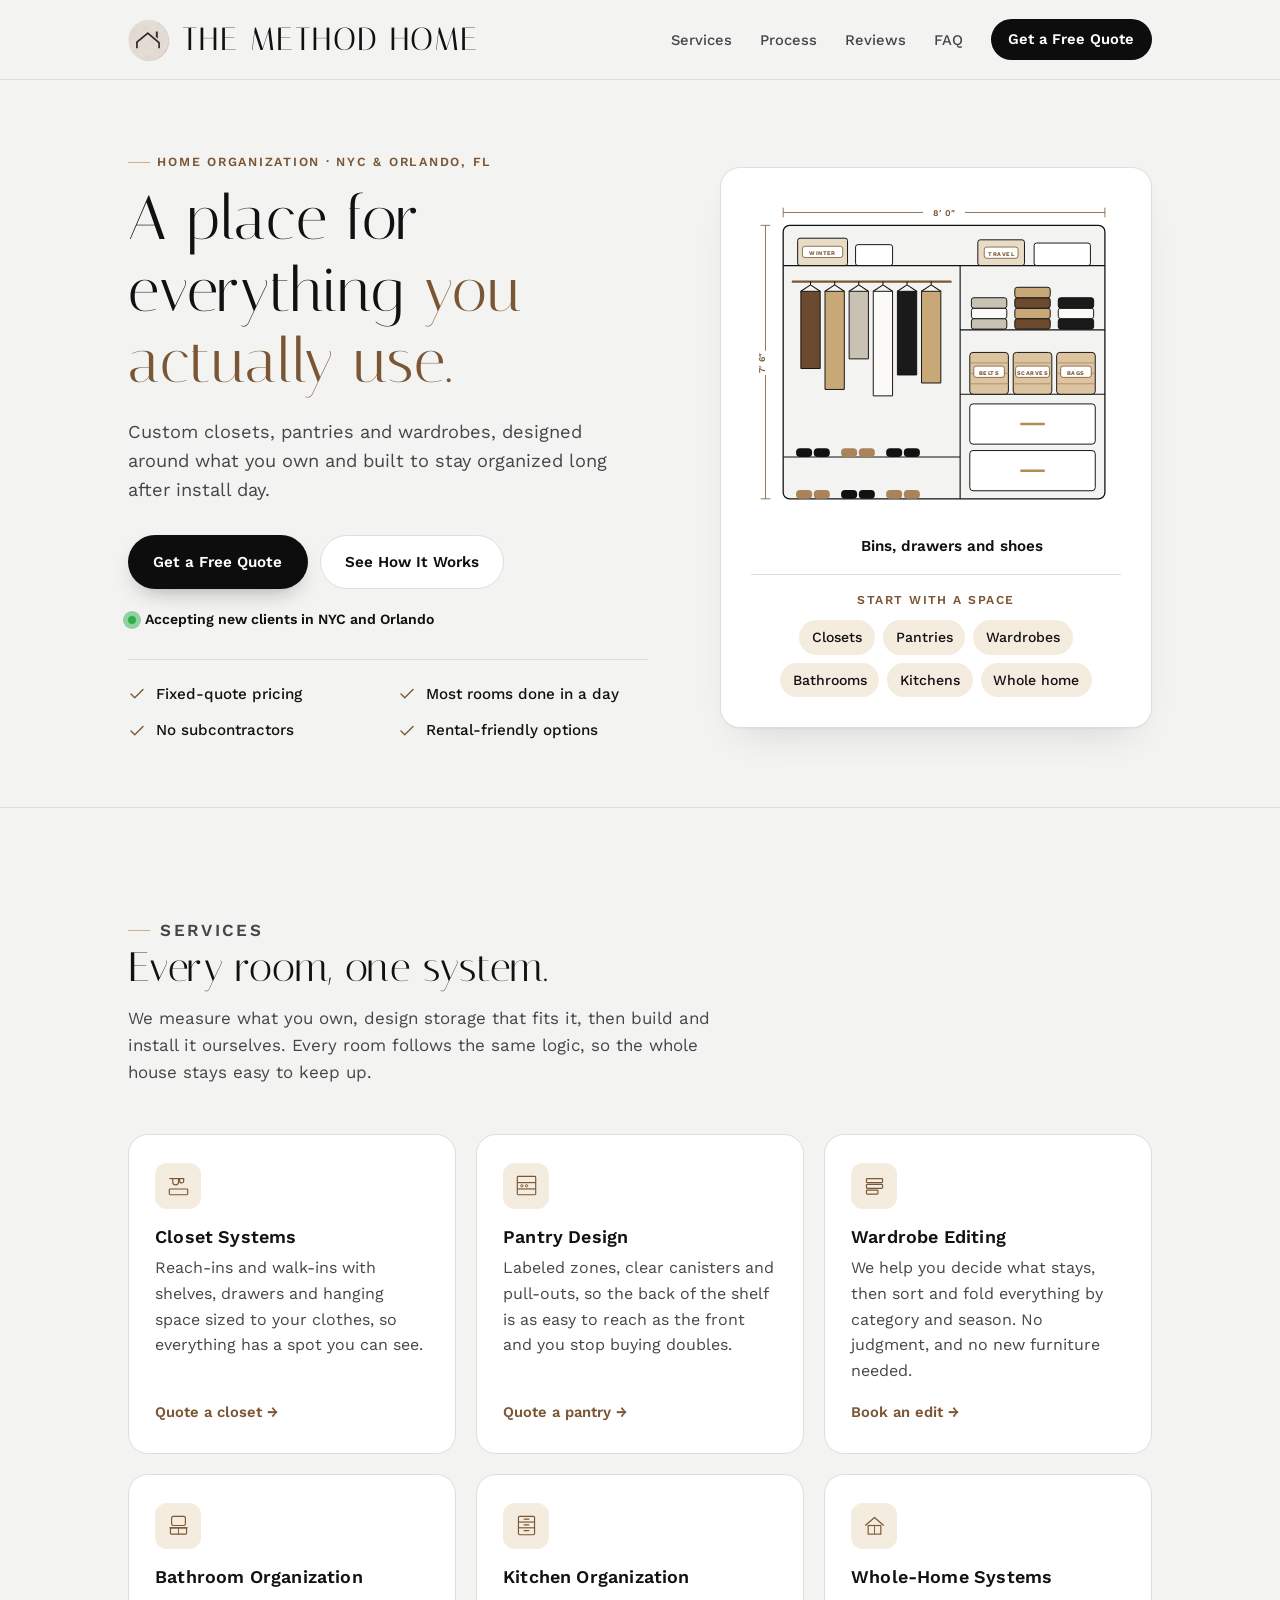
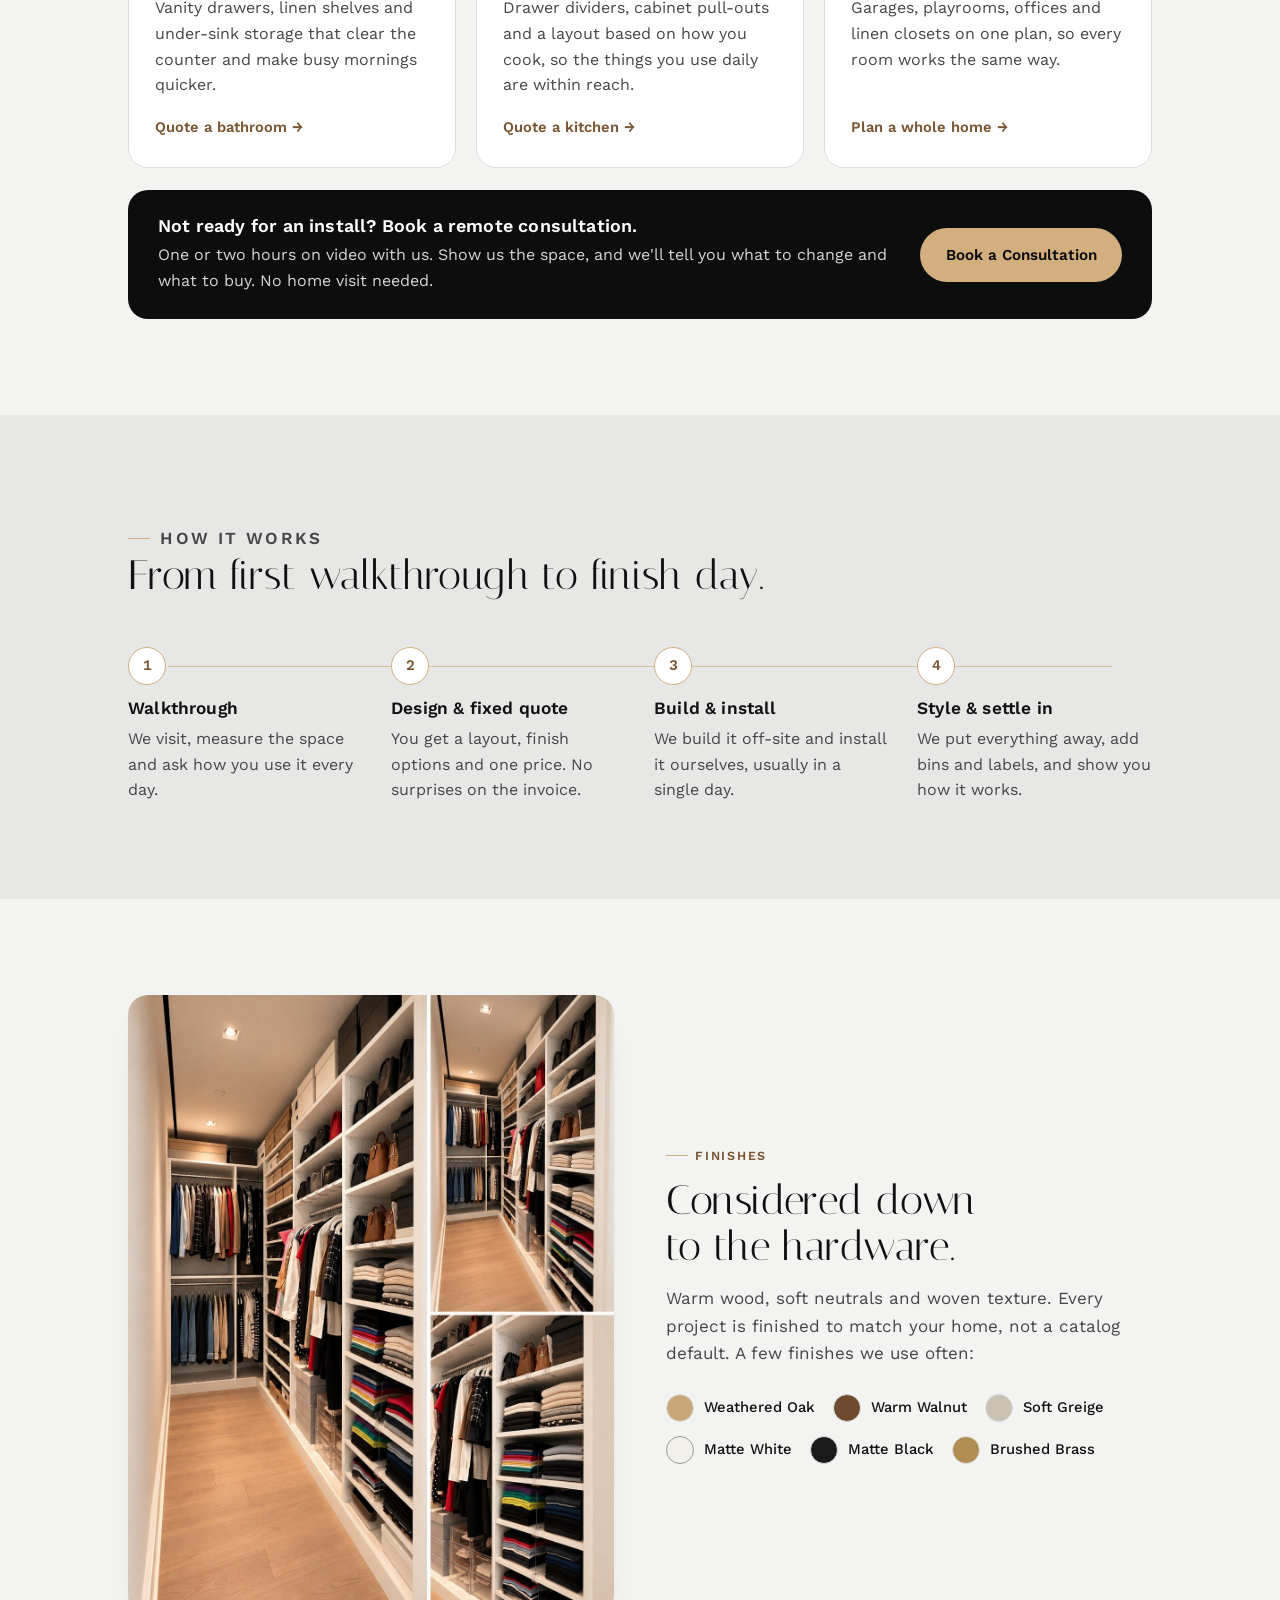
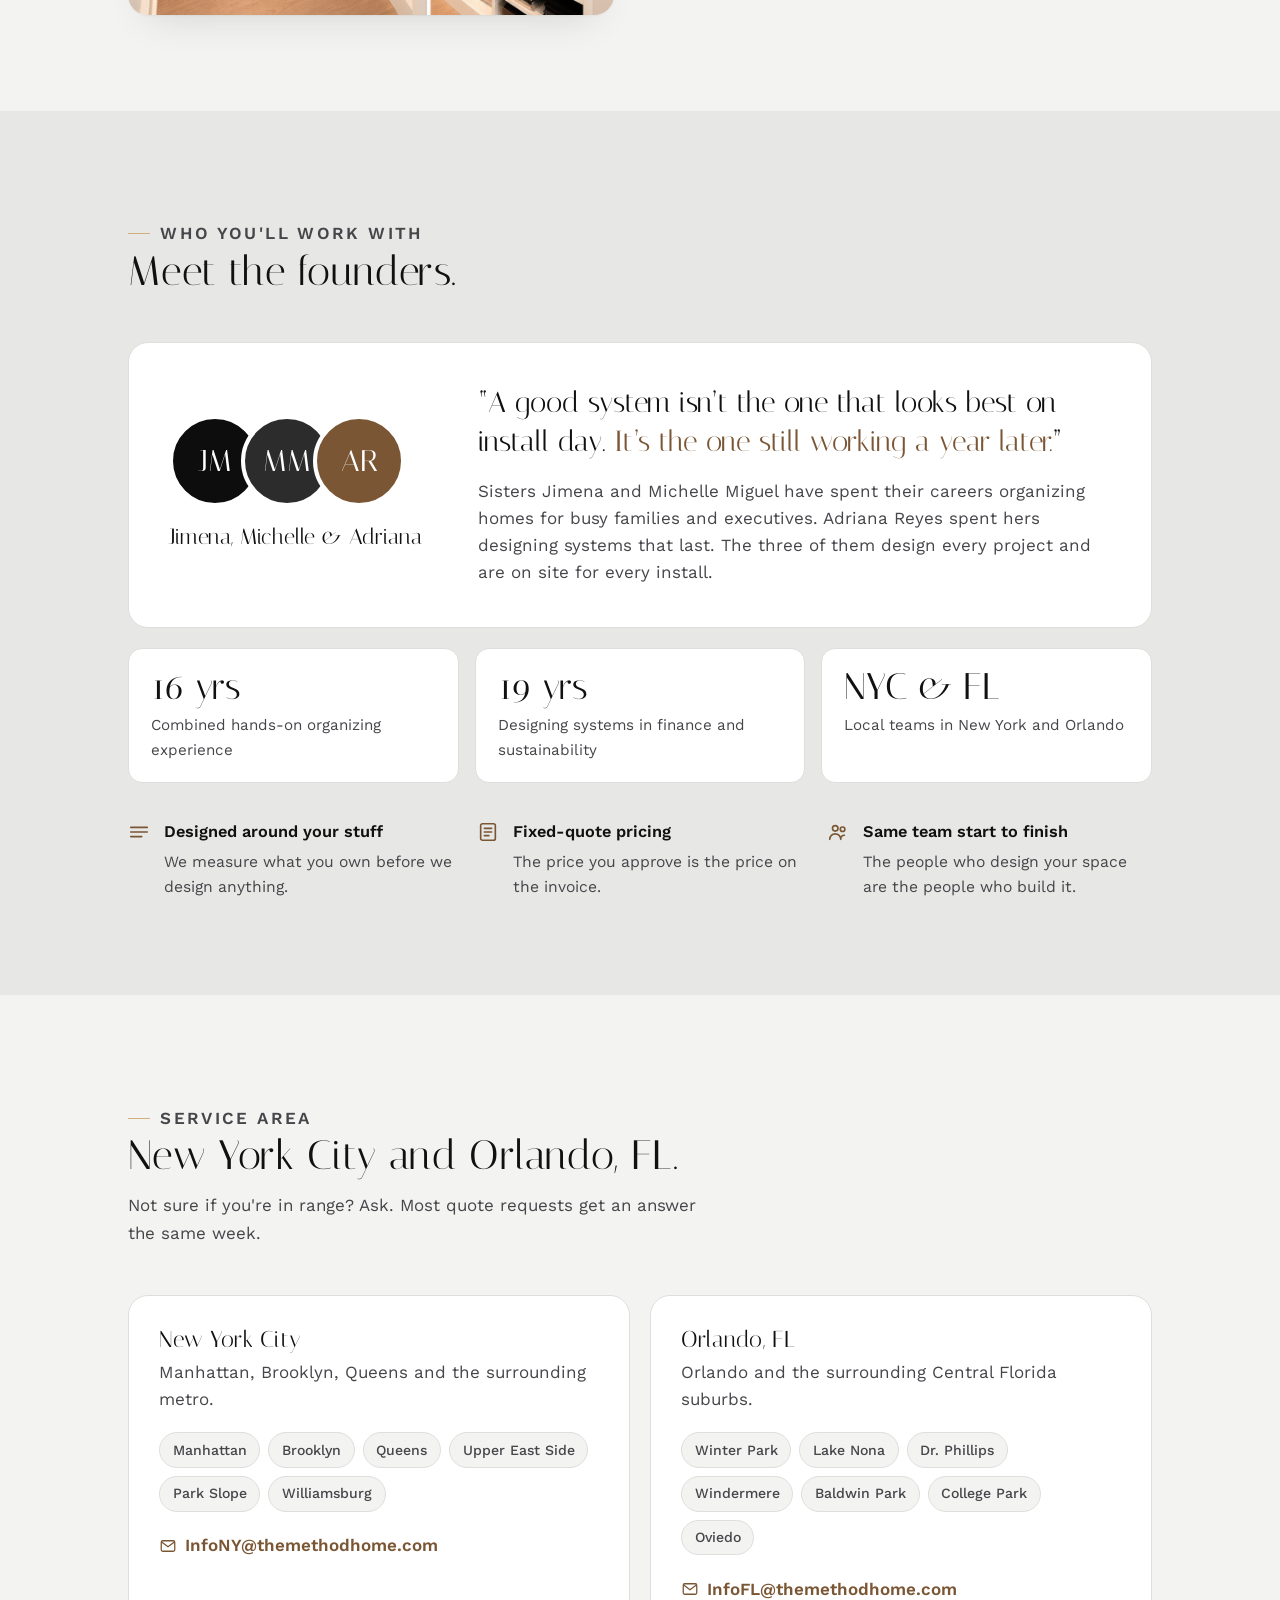
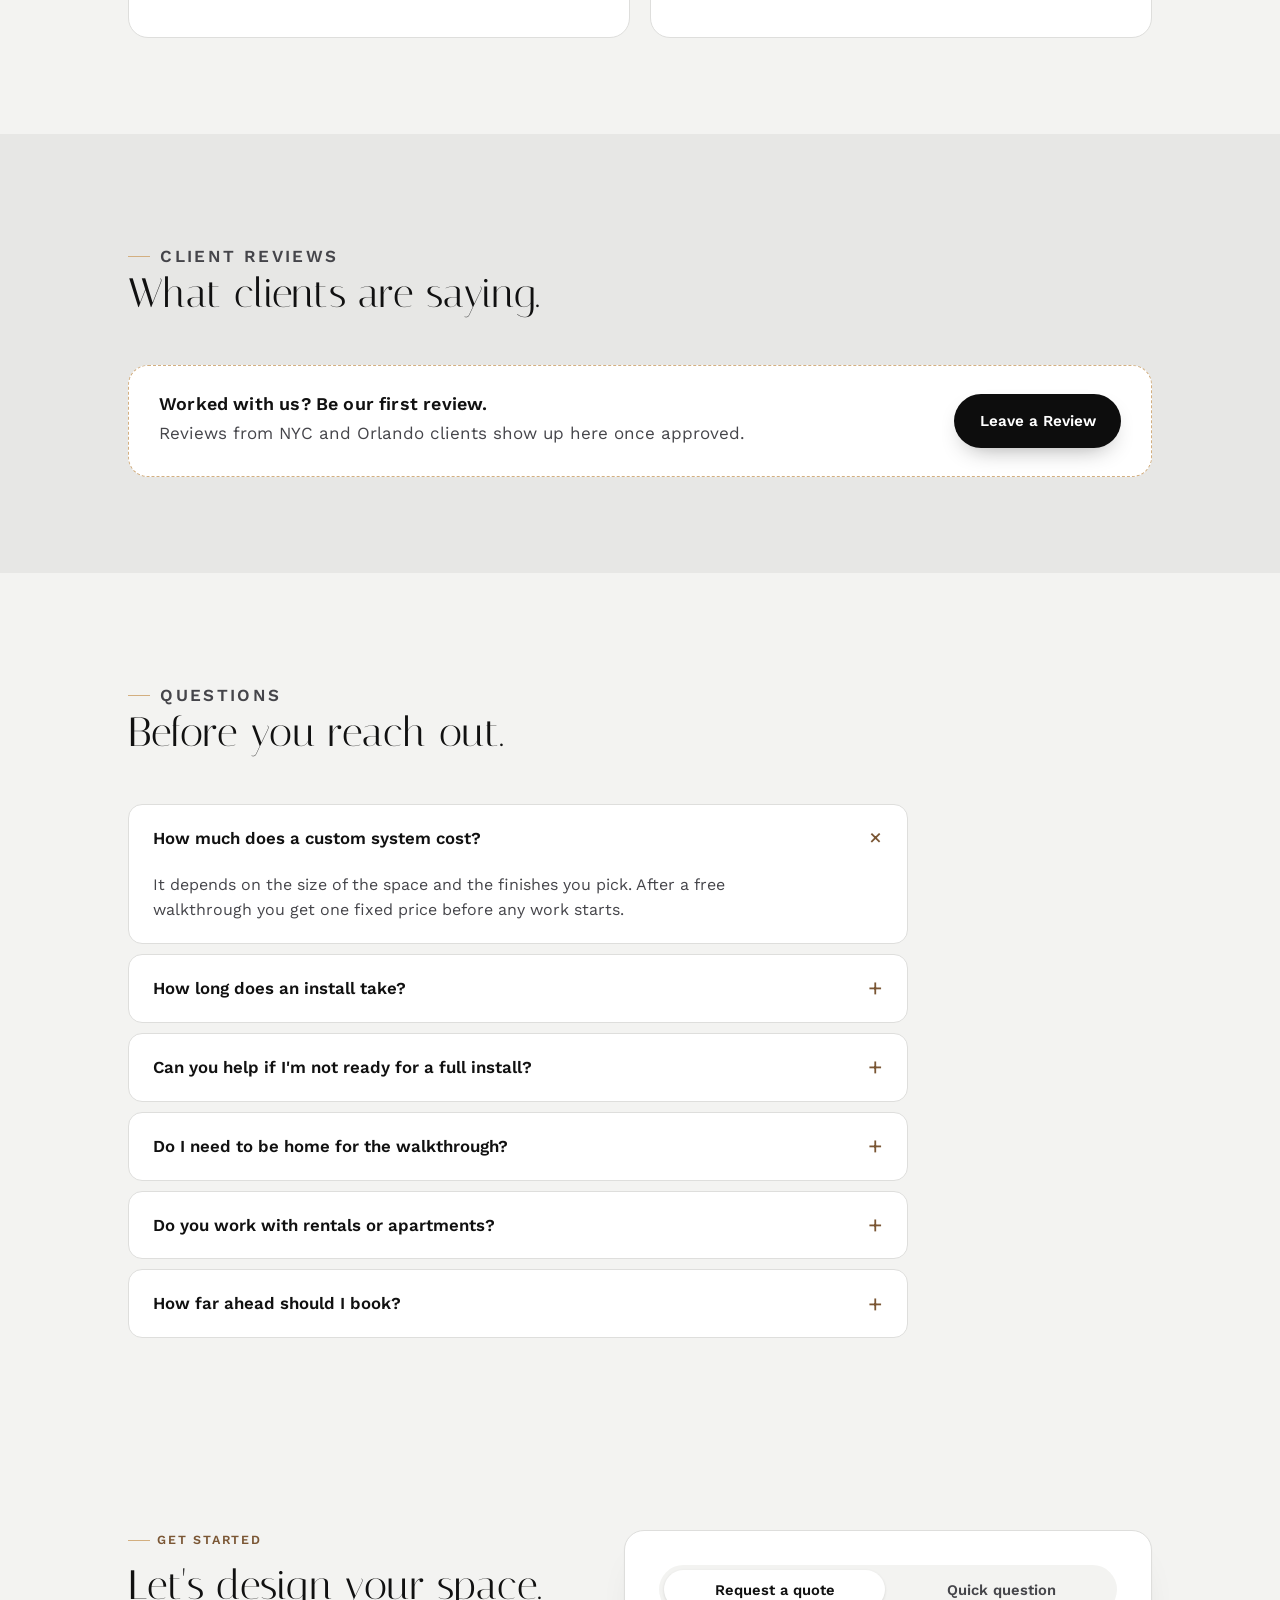
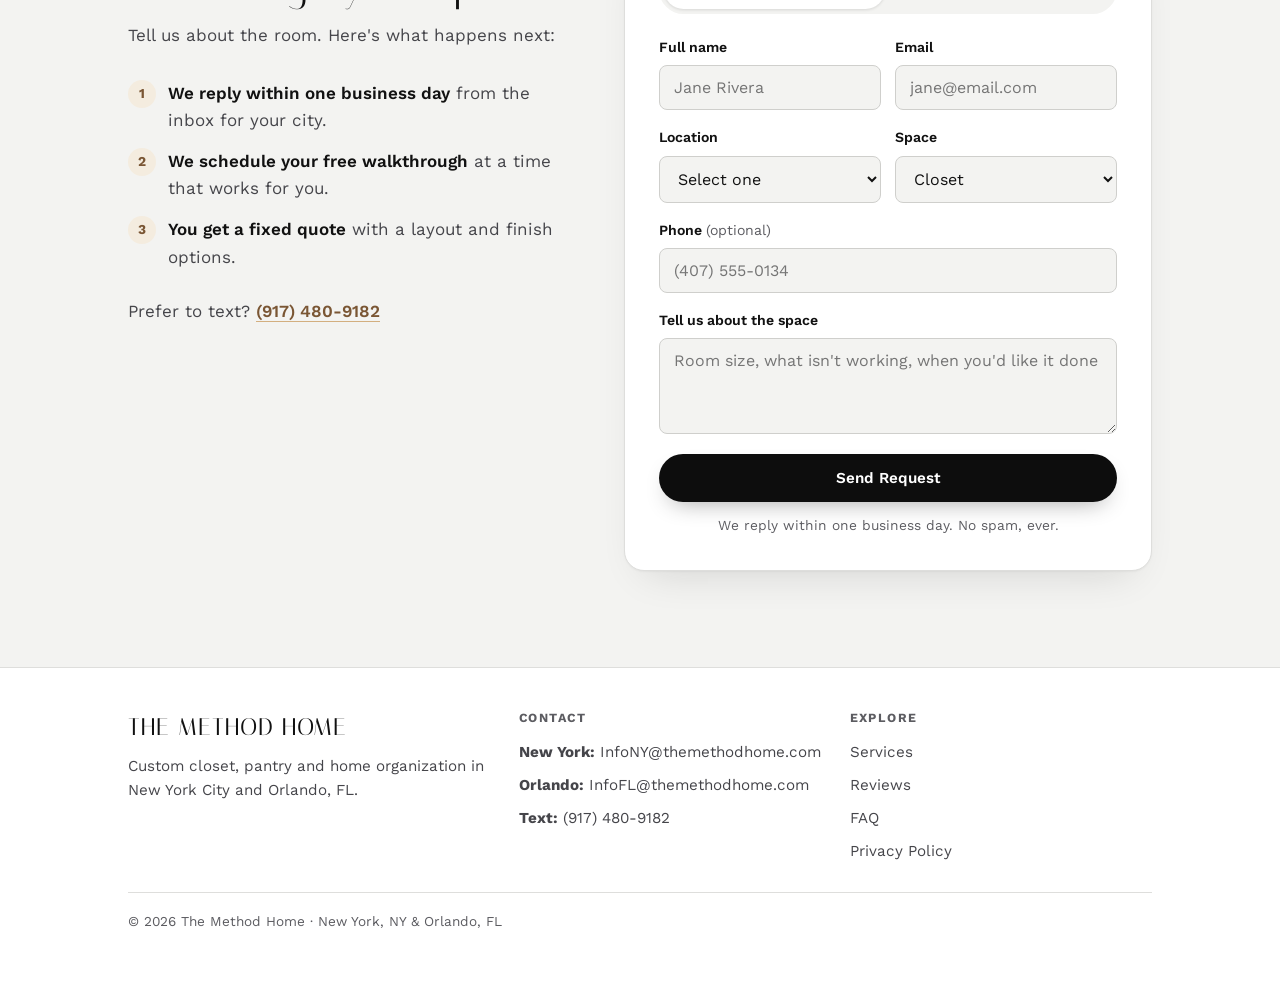
==== commit 653c281e: "Add text number (917) 480-9182: mobile bar Text button, contact section, footer, schema Co-Authored-" ====
--- a/index.html
+++ b/index.html
@@ -35,6 +35,7 @@
   "name": "The Method Home",
   "description": "Custom closet, pantry, and wardrobe organization serving New York City and Orlando, FL.",
   "url": "https://themethodhome.com/",
+  "telephone": "+1-917-480-9182",
   "areaServed": ["New York, NY", "Manhattan, NY", "Brooklyn, NY", "Queens, NY", "Orlando, FL", "Winter Park, FL", "Lake Nona, FL", "Dr. Phillips, FL", "Windermere, FL", "Baldwin Park, FL", "College Park, FL", "Oviedo, FL"]
 }
 </script>
@@ -366,7 +367,9 @@
   .mobile-bar.is-hidden{transform:translateY(110%);}
   .mobile-bar .btn{padding:.8em 1em; font-size:.9rem;}
   .mobile-bar .btn-primary{flex:1.6;}
-  .mobile-bar .btn-ghost{flex:1;}
+  .mobile-bar .btn-ghost{flex:1; padding-inline:.7em;}
+  .text-us{margin:1.6em 0 0; color:var(--ink-soft);}
+  .text-us a{font-weight:600; color:var(--wood-ink); text-decoration:none; border-bottom:1px solid var(--wood);}
   .mobile-bar svg{width:17px; height:17px;}
   @media (max-width:760px){ .mobile-bar{display:flex;} body{padding-bottom:84px;} }
   .nav-mobile{display:flex; flex-direction:column; padding-block:4px 18px; border-bottom:1px solid var(--line); background:var(--raised);}
@@ -693,6 +696,7 @@
           <li><b>2</b><span><strong>We schedule your free walkthrough</strong> at a time that works for you.</span></li>
           <li><b>3</b><span><strong>You get a fixed quote</strong> with a layout and finish options.</span></li>
         </ol>
+        <p class="text-us">Prefer to text? <a href="sms:+19174809182">(917) 480-9182</a></p>
       </div>
       <div class="form-card">
         <div class="tabs" role="tablist">
@@ -744,6 +748,7 @@
         <ul>
           <li><a href="mailto:InfoNY@themethodhome.com"><strong>New York:</strong> InfoNY@themethodhome.com</a></li>
           <li><a href="mailto:InfoFL@themethodhome.com"><strong>Orlando:</strong> InfoFL@themethodhome.com</a></li>
+          <li><a href="sms:+19174809182"><strong>Text:</strong> (917) 480-9182</a></li>
         </ul>
       </div>
       <div>
@@ -761,7 +766,8 @@
 </footer>
 
 <div class="mobile-bar" id="mobileBar">
-  <a href="#contact" class="btn btn-primary">Get a Free Quote</a>
+  <a href="#contact" class="btn btn-primary">Free Quote</a>
+  <a href="sms:+19174809182" class="btn btn-ghost" aria-label="Text us at (917) 480-9182"><svg viewBox="0 0 24 24" fill="none" stroke="currentColor" stroke-width="1.8" stroke-linecap="round" stroke-linejoin="round"><path d="M21 15a2 2 0 0 1-2 2H7l-4 4V5a2 2 0 0 1 2-2h14a2 2 0 0 1 2 2z"/></svg>Text</a>
   <a href="#service-area" class="btn btn-ghost" aria-label="Email us"><svg viewBox="0 0 24 24" fill="none" stroke="currentColor" stroke-width="1.8" stroke-linecap="round" stroke-linejoin="round"><rect x="3" y="5" width="18" height="14" rx="2"/><path d="M4 7l8 6 8-6"/></svg>Email</a>
 </div>
 
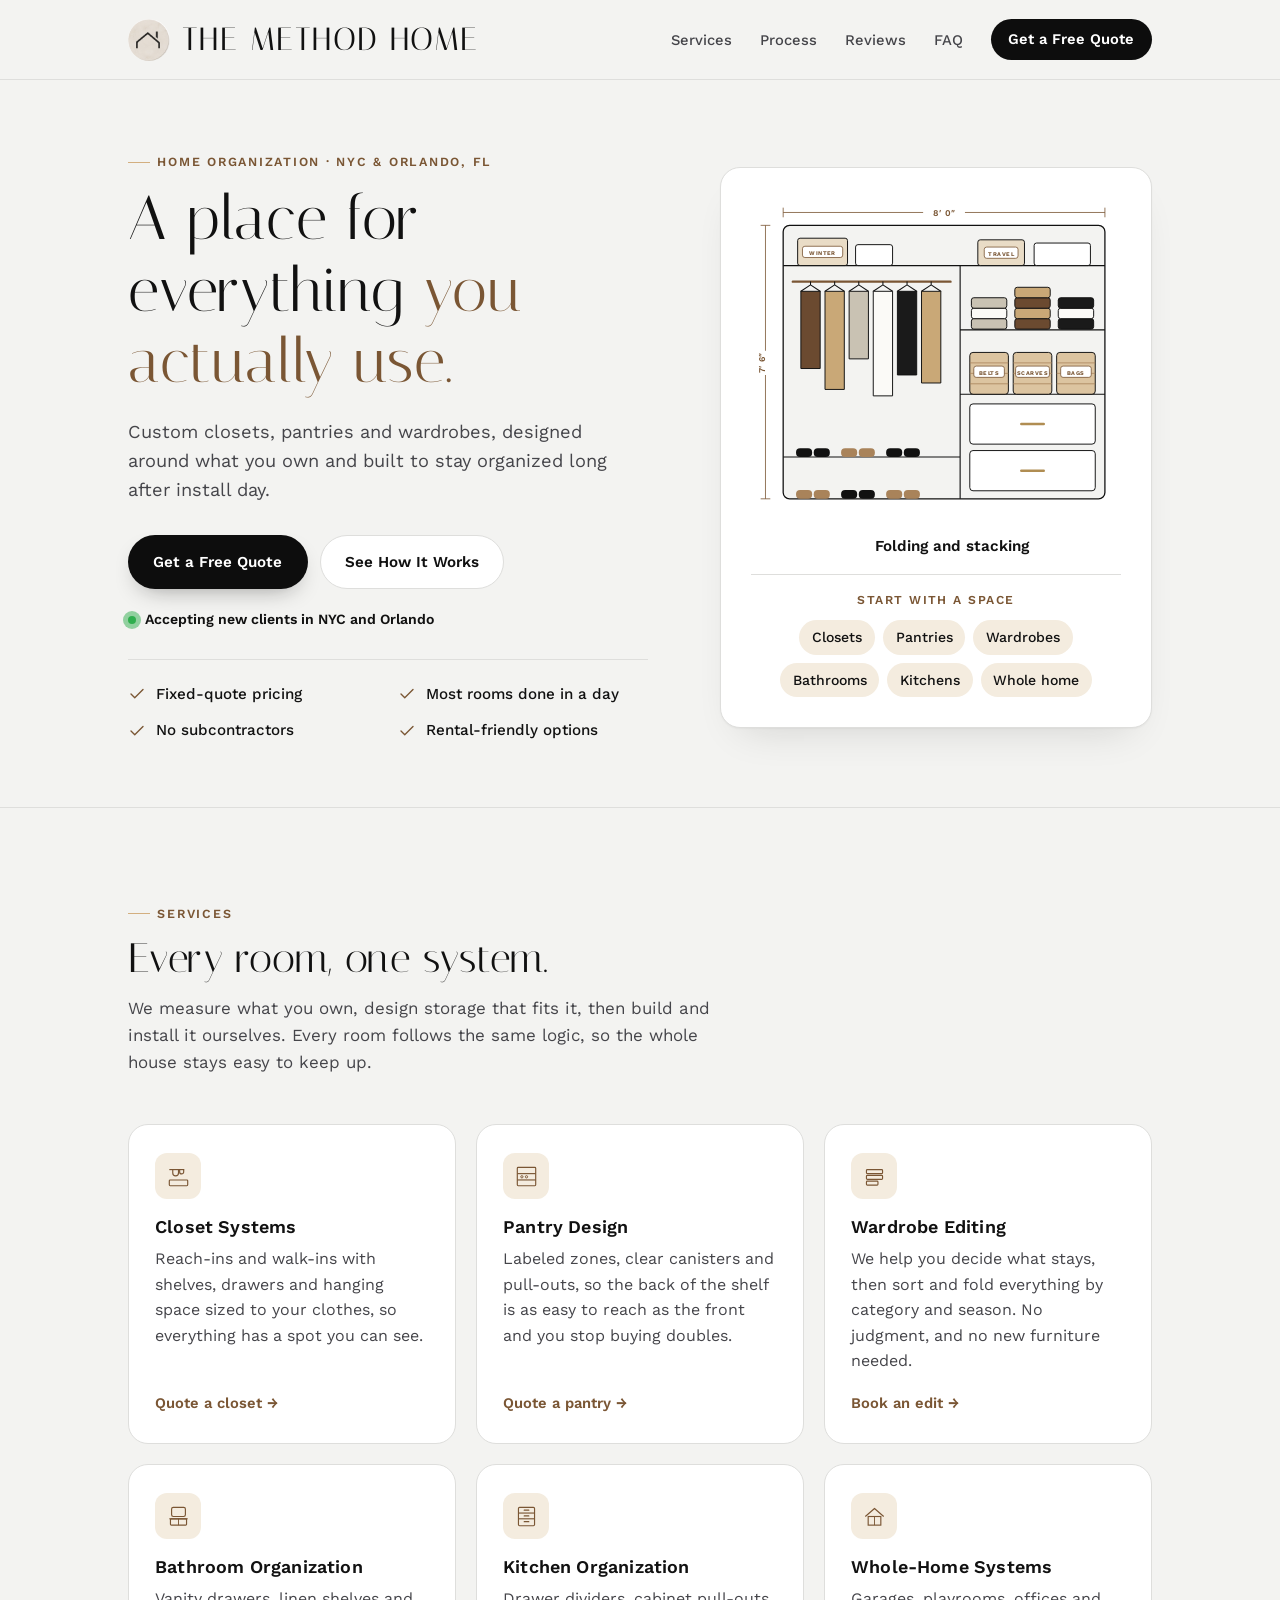
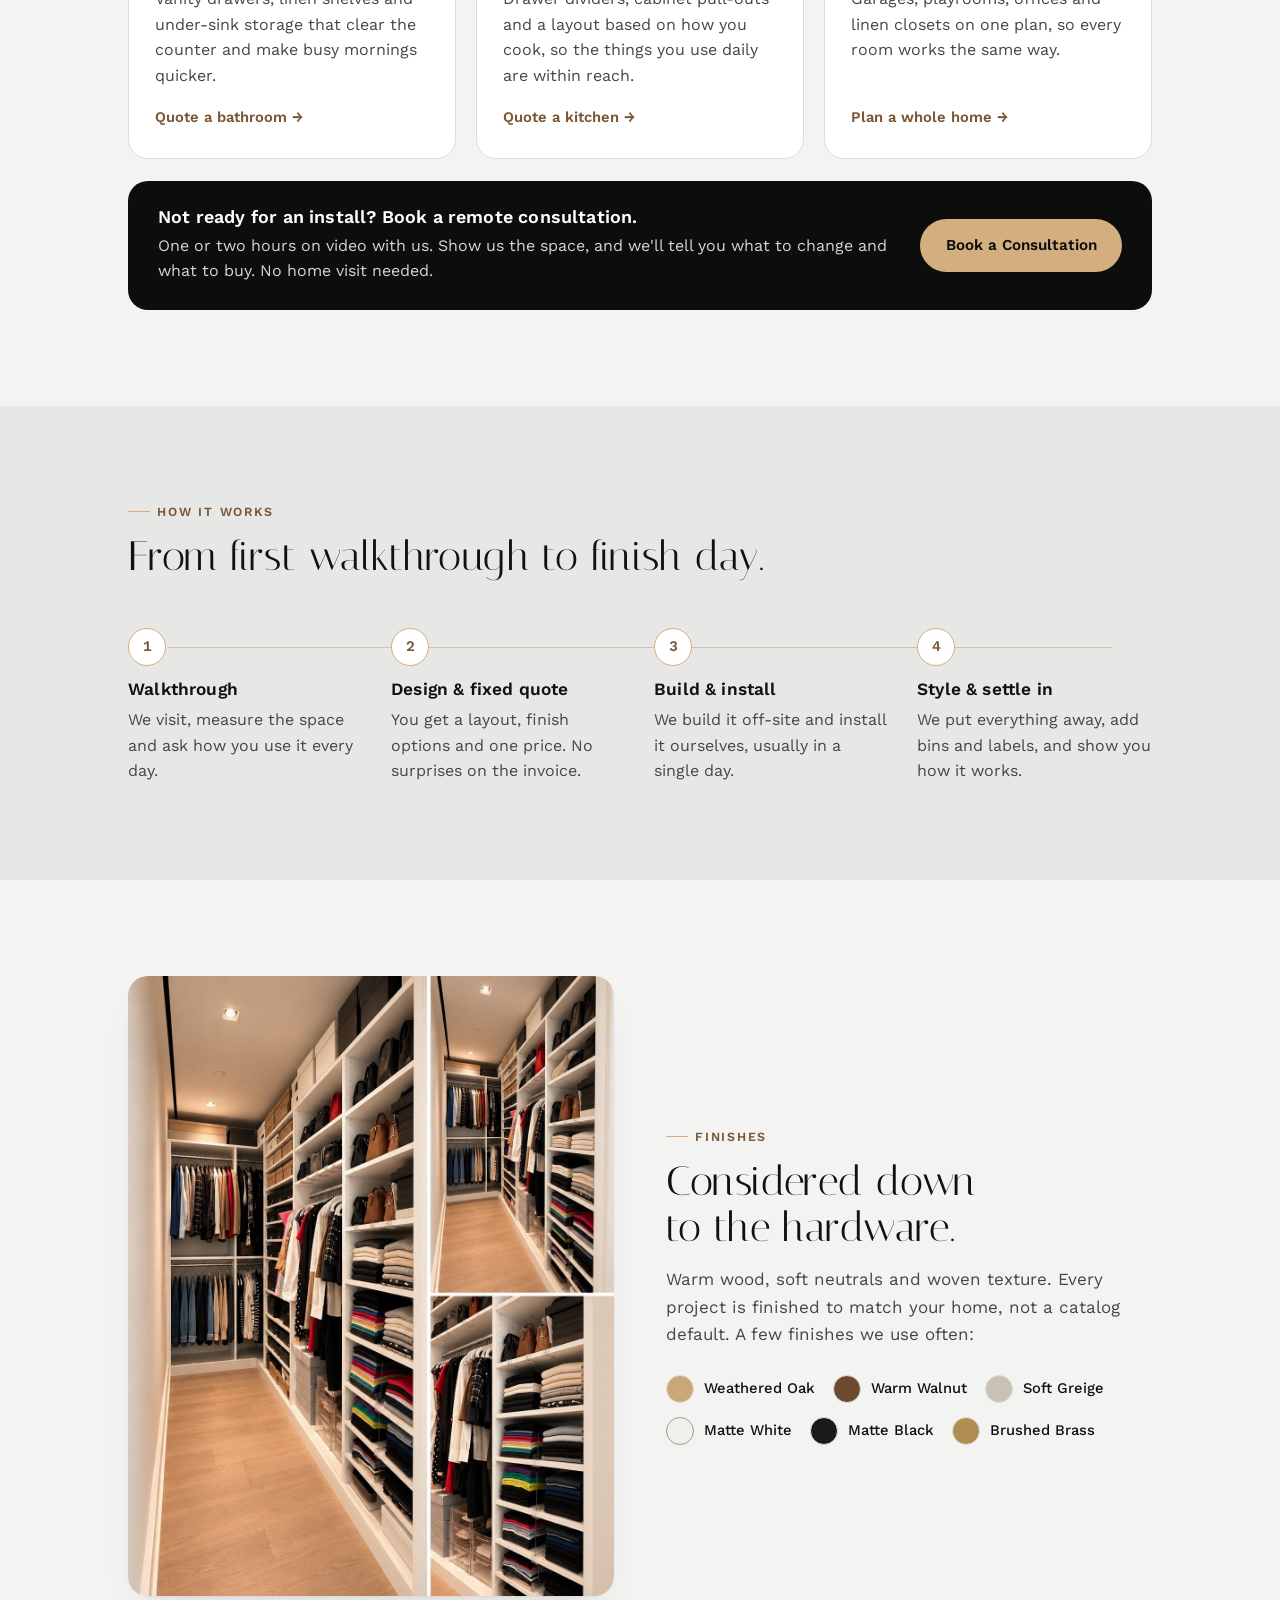
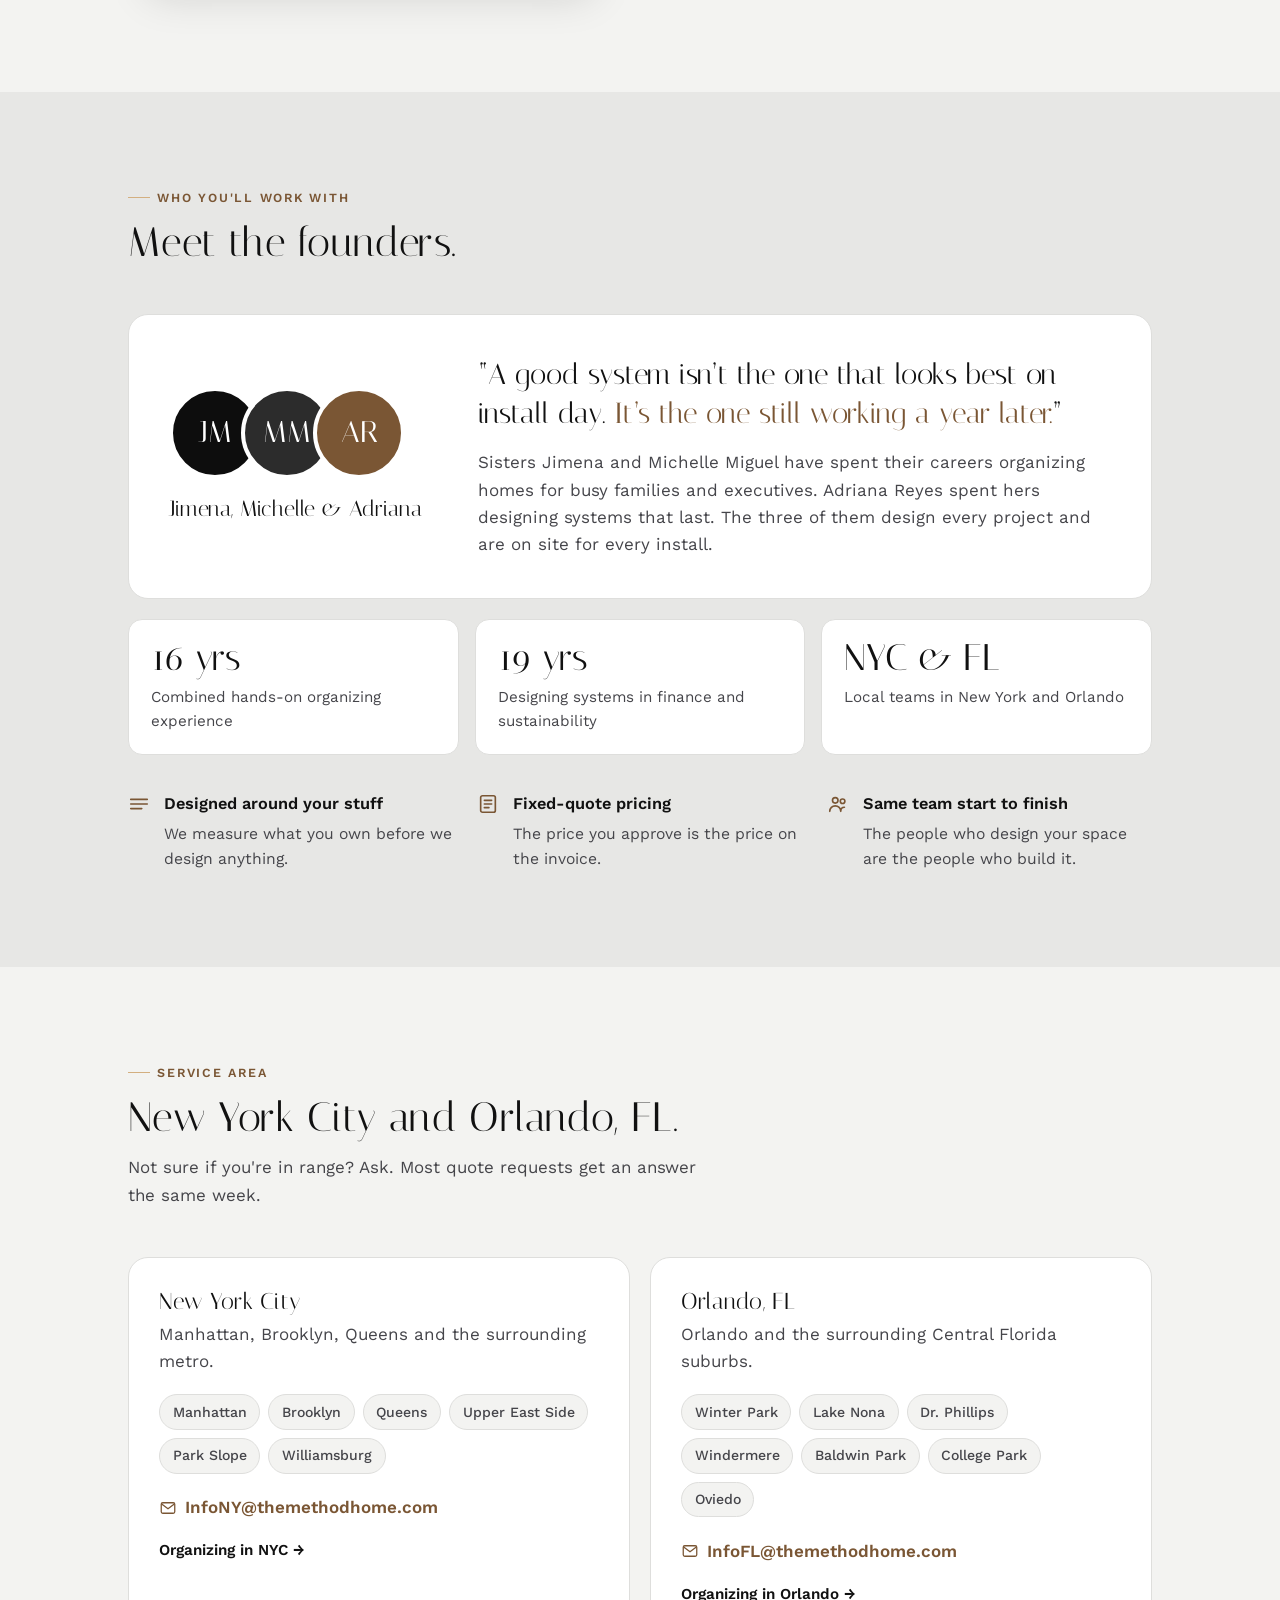
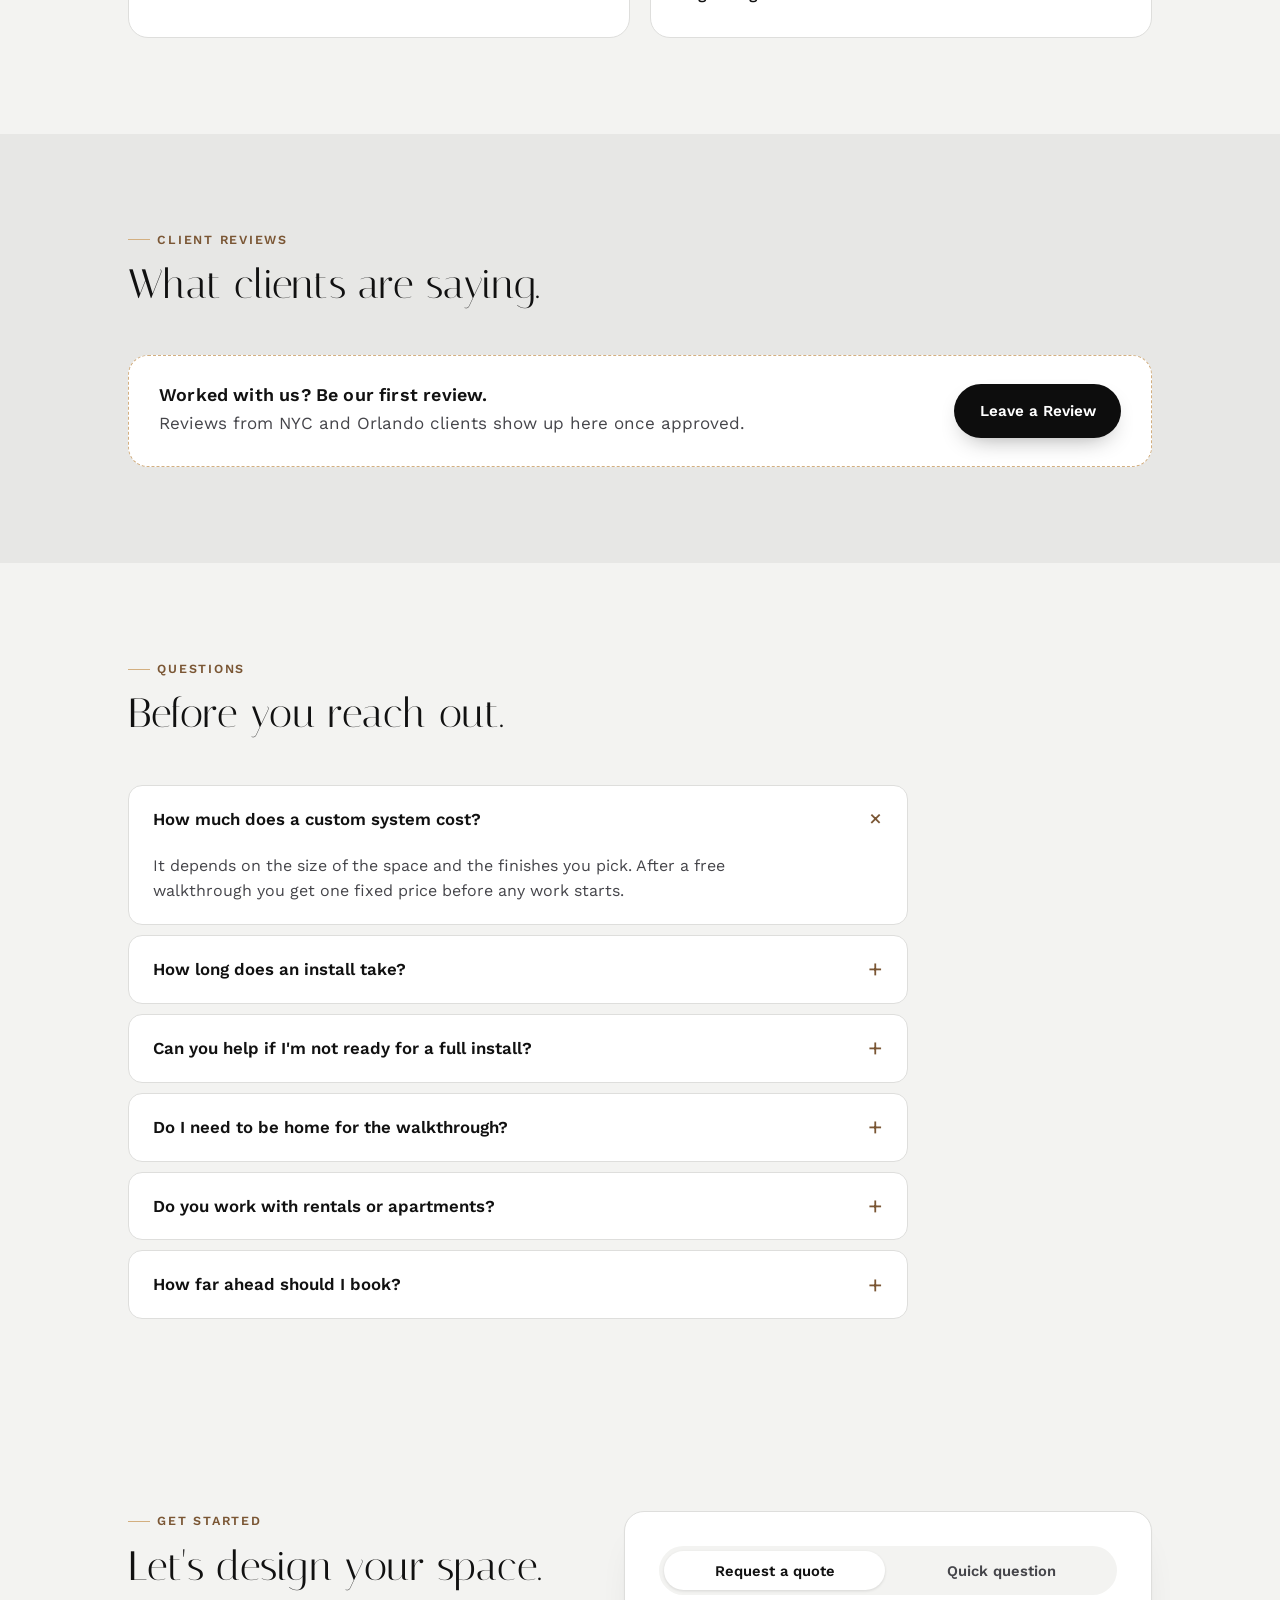
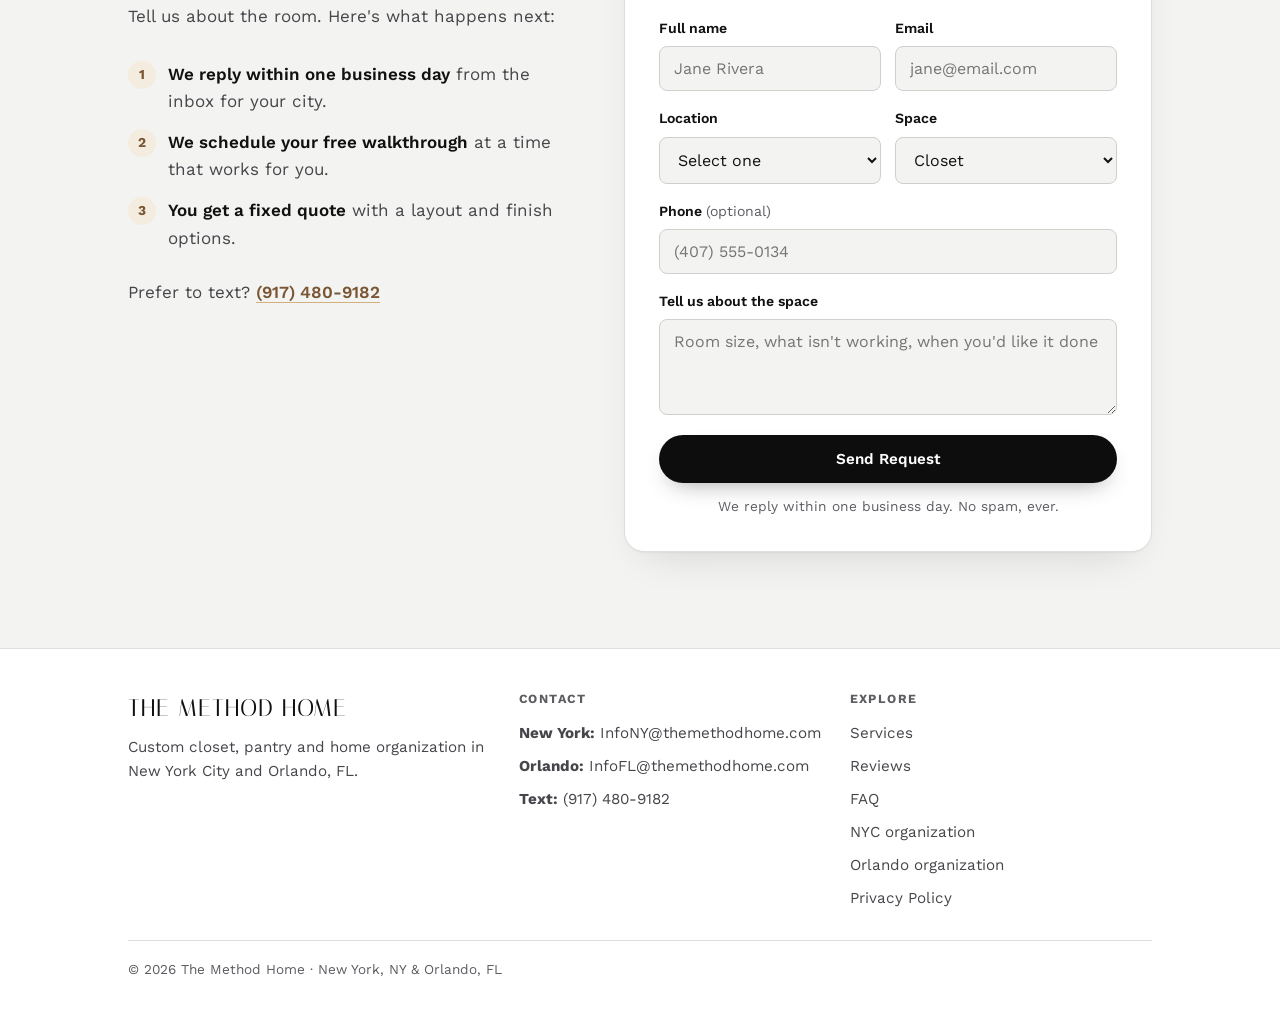
==== commit 28a9b90c: "Add NYC and Orlando city pages; move shared CSS/JS to styles.css and site.js; fix section label colo" ====
--- a/index.html
+++ b/index.html
@@ -98,298 +98,7 @@
 <link rel="preconnect" href="https://fonts.googleapis.com">
 <link rel="stylesheet" href="https://fonts.googleapis.com/css2?family=Italiana&family=Work+Sans:wght@400;500;600;700&display=swap">
 <script src="https://challenges.cloudflare.com/turnstile/v0/api.js" async defer></script>
-<style>
-  :root{
-    color-scheme:light;
-    --ground:#F3F3F1;
-    --surface:#E7E7E5;
-    --raised:#FFFFFF;
-    --ink:#111111;
-    --ink-soft:#45454A;      /* was #68686A: darker for readability */
-    --ink-mute:#5C5C61;
-    --accent-deep:#0D0D0D;   /* buttons stay black */
-    --accent:#2C2C2C;
-    --wood:#D3AF80;
-    --wood-ink:#7A5634;      /* new text accent: labels, links, icons */
-    --wood-tint:#F4ECDF;
-    --line:#DEDEDC;
-    --ok:#2FAE4E;
-    --radius-sm:8px; --radius-md:14px; --radius-lg:20px;
-    --shadow:0 1px 2px rgba(17,17,17,.04), 0 20px 40px -22px rgba(17,17,17,.16);
-    --display:"Italiana", Georgia, "Times New Roman", serif;
-    --body:"Work Sans", "Segoe UI", system-ui, sans-serif;
-  }
-  *{box-sizing:border-box;}
-  [hidden]{display:none !important;}
-  html{scroll-behavior:smooth;}
-  @media (prefers-reduced-motion: reduce){ html{scroll-behavior:auto;} *{animation-duration:.01ms !important; animation-iteration-count:1 !important; transition-duration:.01ms !important;} }
-  body{margin:0; background:var(--ground); color:var(--ink); font-family:var(--body); font-size:17px; line-height:1.6; -webkit-font-smoothing:antialiased;}
-  img{max-width:100%;}
-  a{color:inherit;}
-  h1,h2,h3{font-family:var(--display); font-weight:400; line-height:1.14; letter-spacing:.01em; text-wrap:balance; margin:0; color:var(--ink);}
-  .wrap{max-width:1120px; margin:0 auto; padding-left:max(20px, env(safe-area-inset-left,0px)); padding-right:max(20px, env(safe-area-inset-right,0px));}
-  @media (min-width:700px){ .wrap{padding-left:48px; padding-right:48px;} }
-
-
-  .eyebrow{font-size:.78rem; font-weight:600; letter-spacing:.14em; text-transform:uppercase; color:var(--wood-ink); margin:0 0 .9em; display:flex; align-items:center; gap:.6em;}
-  .eyebrow::before{content:""; width:22px; height:1px; background:var(--wood); display:inline-block;}
-
-  a:focus-visible, button:focus-visible, input:focus-visible, select:focus-visible, textarea:focus-visible, summary:focus-visible{outline:3px solid var(--wood-ink); outline-offset:3px; border-radius:6px;}
-
-  /* nav */
-  body::before{content:""; position:fixed; inset:0 0 auto; height:env(safe-area-inset-top,0px); z-index:30; background:var(--ground);}
-  header.site{position:sticky; top:env(safe-area-inset-top,0px); z-index:20; background:color-mix(in srgb, var(--ground) 88%, transparent); backdrop-filter:blur(10px); border-bottom:1px solid var(--line);}
-  .nav{display:flex; align-items:center; justify-content:space-between; gap:16px; padding-block:14px;}
-  .wordmark{display:flex; align-items:center; gap:12px; font-family:var(--display); font-size:clamp(1.35rem,3vw,2rem); text-transform:uppercase; letter-spacing:.045em; text-decoration:none; white-space:nowrap;}
-  .wordmark img{width:clamp(32px,4vw,42px); height:auto; border-radius:50%;}
-  .nav-links{display:flex; gap:clamp(14px,2.4vw,28px); align-items:center; list-style:none; margin:0; padding:0;}
-  .nav-links a{text-decoration:none; font-size:.92rem; font-weight:500; color:var(--ink-soft);}
-  .nav-links a:hover{color:var(--ink);}
-  .nav-cta{display:inline-block; padding:.6em 1.2em; background:var(--accent-deep); color:#FFFFFF !important; border-radius:999px; font-weight:600 !important;}
-  .nav-cta:hover{background:var(--accent);}
-  .nav-toggle{display:none; background:none; border:0; padding:8px; color:var(--ink); cursor:pointer;}
-  @media (max-width:860px){ .nav-links li:not(:last-child){display:none;} }
-  @media (max-width:520px){ .nav-links{display:none;} .nav-toggle{display:flex;} }
-
-  section{padding-block:clamp(56px,8vw,96px); scroll-margin-top:84px;}
-  .section-head{max-width:62ch; margin-bottom:clamp(30px,5vw,48px);}
-  .section-head h2{font-size:clamp(1.9rem,3.2vw,2.6rem);}
-  .section-head p{color:var(--ink-soft); font-size:1.06rem; margin:.8em 0 0; max-width:54ch;}
-
-  .btn{display:inline-flex; align-items:center; justify-content:center; gap:.5em; padding:.9em 1.6em; border-radius:999px; font-size:.95rem; font-weight:600; text-decoration:none; border:1px solid transparent; cursor:pointer; font-family:inherit; transition:transform .15s ease, background .15s ease, border-color .15s ease;}
-  .btn:hover{transform:translateY(-1px);}
-  .btn-primary{background:var(--accent-deep); color:#FFFFFF; box-shadow:0 10px 24px -12px rgba(13,13,13,.45);}
-  .btn-primary:hover{background:var(--accent);}
-  .btn-ghost{background:var(--raised); color:var(--ink); border-color:var(--line);}
-  .btn-ghost:hover{border-color:var(--ink-soft);}
-  .btn-wood{background:var(--wood); color:var(--accent-deep);}
-  .btn-wood:hover{background:#DDBD92;}
-
-  /* hero */
-  .hero{padding-block:clamp(40px,6vw,72px) clamp(40px,6vw,64px); border-bottom:1px solid var(--line);}
-  .hero .wrap{display:grid; grid-template-columns:1.1fr .9fr; gap:clamp(32px,5vw,64px); align-items:center;}
-  @media (max-width:860px){ .hero .wrap{grid-template-columns:1fr;} }
-  .hero h1{font-size:clamp(2.5rem,5vw,3.9rem);}
-  .hero h1 i{font-style:normal; color:var(--wood-ink);}
-  .lede{font-size:1.14rem; color:var(--ink-soft); max-width:44ch; margin:1.1em 0 0;}
-  .hero-ctas{display:flex; gap:12px; margin-top:1.8em; flex-wrap:wrap;}
-  .status-badge{display:inline-flex; align-items:center; gap:9px; margin-top:1.4em; font-size:.88rem; font-weight:600; color:var(--ink);}
-  .status-dot{position:relative; width:8px; height:8px; border-radius:50%; background:var(--ok);}
-  .status-dot::before{content:""; position:absolute; inset:-5px; border-radius:50%; background:var(--ok); opacity:.5; animation:pulse 1.8s ease-out infinite;}
-  @keyframes pulse{0%{transform:scale(.5); opacity:.6;} 70%{transform:scale(2.4); opacity:0;} 100%{opacity:0;}}
-  .trust{list-style:none; margin:1.6em 0 0; padding:1.3em 0 0; border-top:1px solid var(--line); display:grid; grid-template-columns:repeat(2, minmax(0,1fr)); gap:12px 20px; max-width:520px;}
-  .trust li{display:flex; align-items:center; gap:10px; font-size:.95rem; font-weight:500; color:var(--ink);}
-  .trust svg{width:18px; height:18px; flex:none; color:var(--wood-ink);}
-
-  /* animated closet (hero) */
-  .organize{background:var(--raised); border:1px solid var(--line); border-radius:var(--radius-lg); box-shadow:var(--shadow); padding:clamp(20px,3.5vw,30px); max-width:480px; width:100%; justify-self:center;}
-  .closet{display:block; width:100%; height:auto; overflow:visible;}
-  .closet .frame{fill:var(--ground); stroke:var(--ink); stroke-width:1.6;}
-  .closet .line{fill:none; stroke:var(--ink); stroke-width:1.4;}
-  .closet .rod{fill:none; stroke:var(--wood-ink); stroke-width:3; stroke-linecap:round;}
-  .closet .dim path{fill:none; stroke:var(--wood-ink); stroke-width:1; stroke-dasharray:400; stroke-dashoffset:0;}
-  .closet .dim-bg{fill:var(--raised);}
-  .closet .dim text{font:600 11px var(--body); fill:var(--wood-ink); text-anchor:middle; letter-spacing:.04em;}
-  .closet .box{fill:#E9DCC6; stroke:var(--ink); stroke-width:1.2;}
-  .closet .box2{fill:var(--raised); stroke:var(--ink); stroke-width:1.2;}
-  .closet .hanger{fill:none; stroke:var(--ink); stroke-width:1.3; stroke-linecap:round; stroke-linejoin:round;}
-  .closet .g, .closet .fold{stroke:var(--ink); stroke-width:1.2;}
-  .closet .c-walnut{fill:#6B4A30;} .closet .c-oak{fill:#C9A877;} .closet .c-greige{fill:#C9C2B3;}
-  .closet .c-white{fill:#FBFAF7;} .closet .c-black{fill:#1A1A1A;}
-  .closet .basket{fill:#DCC4A0; stroke:var(--ink); stroke-width:1.2;}
-  .closet .weave{fill:none; stroke:#A9835A; stroke-width:1;}
-  .closet .drawer{fill:var(--raised); stroke:var(--ink); stroke-width:1.2;}
-  .closet .pull{stroke:#B08D52; stroke-width:3; stroke-linecap:round;}
-  .closet .shoe{fill:var(--ink);} .closet .shoe.alt{fill:#A9835A;}
-  .closet .tag{fill:var(--raised); stroke:var(--wood-ink); stroke-width:1;}
-  .closet .tag-t{font:700 7px var(--body); fill:var(--wood-ink); text-anchor:middle; letter-spacing:.08em;}
-
-  .closet .it{transform-box:fill-box; transform-origin:center; transition:opacity .45s ease, transform .6s cubic-bezier(.2,.7,.3,1), stroke-dashoffset .9s ease; transition-delay:calc(var(--i) * .13s);}
-  .closet.reset .it{opacity:0; transition:none;}
-  .closet.reset .slide{transform:translateX(-28px);}
-  .closet.reset .drop{transform:translateY(-26px);}
-  .closet.reset .rise{transform:translateY(14px);}
-  .closet.reset .pop{transform:scale(.4);}
-  .closet.reset .draw{opacity:1;}
-  .closet.reset .draw path{stroke-dashoffset:400; transition:none;}
-  .closet .draw path{transition:stroke-dashoffset .9s ease; transition-delay:calc(var(--i) * .25s);}
-  .closet.reset .draw text, .closet.reset .draw rect{opacity:0;}
-  .closet .draw text, .closet .draw rect{transition:opacity .3s ease .7s;}
-
-  .closet-status{display:flex; align-items:center; justify-content:center; gap:9px; margin:14px 0 0; font-size:.95rem; font-weight:600; color:var(--ink); min-height:1.6em;}
-  .status-check{width:22px; height:22px; border-radius:50%; background:var(--ok); color:#FFFFFF; display:flex; align-items:center; justify-content:center; transition:transform .3s ease, opacity .3s ease;}
-  .status-check svg{width:13px; height:13px;}
-  .closet-status.working .status-check{opacity:0; transform:scale(.4);}
-  .space-chips{display:flex; flex-wrap:wrap; justify-content:center; gap:8px; margin-top:16px; padding-top:16px; border-top:1px solid var(--line);}
-  .space-label{width:100%; text-align:center; font-size:.76rem; font-weight:600; letter-spacing:.12em; text-transform:uppercase; color:var(--wood-ink); margin-bottom:2px;}
-  .space-chips a{font-size:.88rem; font-weight:500; text-decoration:none; padding:.42em .9em; border-radius:999px; background:var(--wood-tint); color:var(--ink); transition:background .15s ease, color .15s ease;}
-  .space-chips a:hover{background:var(--accent-deep); color:#FFFFFF;}
-
-  /* services */
-  .service-grid{display:grid; grid-template-columns:repeat(3,minmax(0,1fr)); gap:20px;}
-  @media (max-width:900px){ .service-grid{grid-template-columns:repeat(2,minmax(0,1fr));} }
-  @media (max-width:560px){ .service-grid{grid-template-columns:1fr;} }
-  .service-card{position:relative; display:flex; flex-direction:column; padding:28px 26px; border-radius:var(--radius-lg); background:var(--raised); border:1px solid var(--line); text-decoration:none; transition:transform .2s ease, box-shadow .2s ease, border-color .2s ease;}
-  .service-card:hover{transform:translateY(-3px); box-shadow:var(--shadow); border-color:var(--wood);}
-  .service-card .icon{width:46px; height:46px; border-radius:12px; background:var(--wood-tint); color:var(--wood-ink); display:flex; align-items:center; justify-content:center; margin-bottom:18px;}
-  .service-card .icon svg{width:23px; height:23px;}
-  .service-card h3{font-family:var(--body); font-size:1.12rem; font-weight:600; margin-bottom:.45em;}
-  .service-card p{color:var(--ink-soft); font-size:1rem; margin:0;}
-  .service-card .card-link{margin-top:auto; padding-top:18px; font-size:.92rem; font-weight:600; color:var(--wood-ink);}
-  .service-card .card-link span{display:inline-block; transition:transform .15s ease;}
-  .service-card:hover .card-link span{transform:translateX(3px);}
-
-  .consult{display:flex; align-items:center; gap:22px; flex-wrap:wrap; margin-top:22px; padding:26px 30px; background:var(--accent-deep); color:#FFFFFF; border-radius:var(--radius-lg);}
-  .consult h3{color:#FFFFFF; font-family:var(--body); font-size:1.12rem; font-weight:600; margin-bottom:.3em;}
-  .consult p{margin:0; color:#D6D6D3; font-size:1rem;}
-  .consult > div{flex:1; min-width:240px;}
-
-
-  /* process */
-  #process{background:var(--surface);}
-  .process-list{display:grid; grid-template-columns:repeat(4,minmax(0,1fr)); gap:28px; position:relative;}
-  @media (max-width:860px){ .process-list{grid-template-columns:repeat(2,minmax(0,1fr));} }
-  @media (max-width:520px){ .process-list{grid-template-columns:1fr;} }
-  .process-list::before{content:""; position:absolute; top:19px; left:40px; right:40px; height:1px; background:var(--wood); opacity:.7;}
-  @media (max-width:860px){ .process-list::before{display:none;} }
-  .num{position:relative; width:38px; height:38px; border-radius:50%; background:var(--raised); color:var(--wood-ink); border:1px solid var(--wood); display:flex; align-items:center; justify-content:center; font-weight:600; font-size:.92rem; font-variant-numeric:tabular-nums; margin-bottom:1em;}
-  .process-step h3{font-family:var(--body); font-size:1.08rem; font-weight:600; margin-bottom:.4em;}
-  .process-step p{color:var(--ink-soft); font-size:1rem; margin:0;}
-
-  /* inspiration */
-  .inspo-wrap{display:grid; grid-template-columns:1fr 1fr; gap:clamp(28px,4vw,56px); align-items:center;}
-  @media (max-width:860px){ .inspo-wrap{grid-template-columns:1fr;} }
-  .inspo-photo{margin:0; border-radius:var(--radius-lg); overflow:hidden; box-shadow:var(--shadow); max-height:620px;}
-  .inspo-photo img{display:block; width:100%; height:100%; object-fit:cover;}
-  .finishes{display:flex; flex-wrap:wrap; gap:14px 18px; margin-top:1.6em;}
-  .finish{display:flex; align-items:center; gap:10px; font-size:.92rem; font-weight:500;}
-  .finish i{width:28px; height:28px; border-radius:50%; border:1px solid var(--line); flex:none;}
-
-  /* founders */
-  #founder{background:var(--surface);}
-  .founder-card{display:grid; grid-template-columns:auto 1fr; gap:clamp(24px,5vw,56px); align-items:center; background:var(--raised); border-radius:var(--radius-lg); border:1px solid var(--line); padding:clamp(24px,4vw,40px);}
-  @media (max-width:720px){ .founder-card{grid-template-columns:1fr;} }
-  .stack{display:flex;}
-  .avatar{width:92px; height:92px; border-radius:50%; background:var(--accent-deep); color:#FFFFFF; display:flex; align-items:center; justify-content:center; font-family:var(--display); font-size:1.9rem; border:4px solid var(--raised); flex:none;}
-  .avatar + .avatar{margin-left:-20px;}
-  .avatar:nth-child(2){background:var(--accent);}
-  .avatar:nth-child(3){background:var(--wood-ink);}
-  .founder-names{font-family:var(--display); font-size:1.4rem; margin:12px 0 0;}
-  .founder-card blockquote{margin:0; font-family:var(--display); font-size:clamp(1.35rem,2.4vw,1.8rem); line-height:1.35;}
-  .founder-card blockquote span{color:var(--wood-ink);}
-  .founder-card .bio{margin:1em 0 0; color:var(--ink-soft); max-width:60ch;}
-  .proof{display:grid; grid-template-columns:repeat(3,minmax(0,1fr)); gap:16px; margin-top:20px;}
-  @media (max-width:720px){ .proof{grid-template-columns:1fr;} }
-  .proof div{padding:20px 22px; border-radius:var(--radius-md); background:var(--raised); border:1px solid var(--line);}
-  .proof b{display:block; font-family:var(--display); font-weight:400; font-size:2.3rem; line-height:1;}
-  .proof small{display:block; color:var(--ink-soft); font-size:.95rem; margin-top:8px;}
-
-  .why{list-style:none; padding:0; margin:36px 0 0; display:grid; grid-template-columns:repeat(3,minmax(0,1fr)); gap:24px;}
-  @media (max-width:820px){ .why{grid-template-columns:1fr;} }
-  .why li{display:flex; gap:14px;}
-  .why svg{width:22px; height:22px; flex:none; color:var(--wood-ink); margin-top:2px;}
-  .why h4{margin:0 0 .25em; font-size:1.02rem; font-weight:600;}
-  .why p{margin:0; color:var(--ink-soft); font-size:.98rem;}
-
-  /* service area */
-  .region-grid{display:grid; grid-template-columns:1fr 1fr; gap:20px;}
-  @media (max-width:640px){ .region-grid{grid-template-columns:1fr;} }
-  .region-card{background:var(--raised); border:1px solid var(--line); border-radius:var(--radius-lg); padding:clamp(22px,4vw,30px);}
-  .region-card h3{font-size:1.45rem; margin-bottom:.3em;}
-  .region-card p{color:var(--ink-soft); margin:0;}
-  .tags{display:flex; flex-wrap:wrap; gap:8px; margin-top:1.1em;}
-  .tags span{font-size:.88rem; font-weight:500; color:var(--ink-soft); background:var(--ground); border:1px solid var(--line); border-radius:999px; padding:.4em .9em;}
-  .region-email{display:inline-flex; align-items:center; gap:8px; margin-top:1.2em; font-weight:600; color:var(--wood-ink); text-decoration:none; overflow-wrap:anywhere;}
-  .region-email svg{width:18px; height:18px; flex:none;}
-  .region-email:hover{text-decoration:underline;}
-
-  /* reviews */
-  #reviews{background:var(--surface);}
-  .review-empty{display:flex; flex-wrap:wrap; align-items:center; justify-content:space-between; gap:18px; background:var(--raised); border:1px dashed var(--wood); border-radius:var(--radius-lg); padding:28px 30px;}
-  .review-empty h3{font-family:var(--body); font-size:1.12rem; font-weight:600;}
-  .review-empty p{margin:.3em 0 0; color:var(--ink-soft);}
-  .stars{display:flex; gap:4px; color:var(--wood);}
-  .stars svg{width:20px; height:20px; fill:currentColor;}
-
-  /* faq */
-  .faq-list{display:flex; flex-direction:column; gap:10px; max-width:780px;}
-  .faq-item{background:var(--raised); border:1px solid var(--line); border-radius:var(--radius-md); padding:0 24px;}
-  .faq-item summary{list-style:none; cursor:pointer; padding:20px 0; font-weight:600; font-size:1.05rem; display:flex; justify-content:space-between; gap:16px; align-items:center;}
-  .faq-item summary::-webkit-details-marker{display:none;}
-  .faq-item summary::after{content:"+"; font-size:1.5rem; font-weight:400; line-height:1; color:var(--wood-ink); transition:transform .2s ease;}
-  .faq-item[open] summary::after{transform:rotate(45deg);}
-  .faq-item p{margin:0 0 20px; color:var(--ink-soft); font-size:1rem; max-width:64ch;}
-
-  /* contact */
-  #contact .wrap{display:grid; grid-template-columns:.9fr 1.1fr; gap:clamp(32px,5vw,64px);}
-  @media (max-width:860px){ #contact .wrap{grid-template-columns:1fr;} }
-  #contact h2{font-size:clamp(1.9rem,3.2vw,2.6rem);}
-  .contact-intro{color:var(--ink-soft); margin:.8em 0 0; max-width:42ch;}
-  .next-steps{list-style:none; margin:1.8em 0 0; padding:0; display:flex; flex-direction:column; gap:14px;}
-  .next-steps li{display:flex; gap:12px; align-items:flex-start;}
-  .next-steps b{flex:none; width:28px; height:28px; border-radius:50%; background:var(--wood-tint); color:var(--wood-ink); display:flex; align-items:center; justify-content:center; font-size:.85rem;}
-  .next-steps span{color:var(--ink-soft);}
-  .next-steps strong{color:var(--ink); font-weight:600;}
-
-  .form-card{background:var(--raised); border:1px solid var(--line); border-radius:var(--radius-lg); padding:clamp(22px,4vw,34px); box-shadow:var(--shadow); min-width:0;}
-  .tabs{display:flex; gap:6px; padding:5px; background:var(--ground); border-radius:999px; margin-bottom:22px;}
-  .tab{flex:1; border:0; background:transparent; padding:.7em 1em; border-radius:999px; font-family:inherit; font-size:.92rem; font-weight:600; color:var(--ink-soft); cursor:pointer;}
-  .tab[aria-selected="true"]{background:var(--raised); color:var(--ink); box-shadow:0 1px 3px rgba(17,17,17,.12);}
-  .field{display:flex; flex-direction:column; gap:.4em; margin-bottom:16px; min-width:0;}
-  .row{display:grid; grid-template-columns:1fr 1fr; gap:14px;}
-  @media (max-width:480px){ .row{grid-template-columns:1fr;} }
-  label{font-size:.88rem; font-weight:600; color:var(--ink);}
-  label .opt{font-weight:400; color:var(--ink-mute);}
-  input, select, textarea{border:1px solid #CFCFCC; border-radius:var(--radius-sm); background:var(--ground); color:var(--ink); padding:.75em .85em; font-size:1rem; width:100%; font-family:inherit;}
-  textarea{resize:vertical; min-height:96px;}
-  .form-card .btn{width:100%; margin-top:4px;}
-  .fine{font-size:.86rem; color:var(--ink-mute); margin:12px 0 0; text-align:center;}
-  .done{text-align:left;}
-  .done h3{font-size:1.7rem; margin:10px 0 .3em;}
-  .done p{color:var(--ink-soft); margin:0 0 1em;}
-  .done ol{margin:0 0 1.2em; padding-left:1.2em; color:var(--ink-soft);}
-  .done ol li{margin-bottom:.4em;}
-  .done svg{width:44px; height:44px; color:var(--ok);}
-
-  /* footer */
-  footer{border-top:1px solid var(--line); padding-block:40px; background:var(--raised);}
-  .foot{display:grid; grid-template-columns:1.2fr 1fr 1fr; gap:28px;}
-  @media (max-width:760px){ .foot{grid-template-columns:1fr;} }
-  .foot h4{margin:0 0 10px; font-size:.78rem; letter-spacing:.12em; text-transform:uppercase; color:var(--ink-mute);}
-  .foot p, .foot a{font-size:.95rem; color:var(--ink-soft); text-decoration:none; margin:0;}
-  .foot a:hover{color:var(--wood-ink);}
-  .foot ul{list-style:none; margin:0; padding:0; display:flex; flex-direction:column; gap:6px;}
-  .foot .brand{font-family:var(--display); font-size:1.5rem; text-transform:uppercase; letter-spacing:.04em; color:var(--ink); margin-bottom:8px;}
-  .copy{margin-top:28px; padding-top:18px; border-top:1px solid var(--line); font-size:.85rem; color:var(--ink-mute);}
-
-  /* mobile contact bar */
-  .mobile-bar{display:none; position:fixed; left:0; right:0; bottom:0; z-index:15; padding:10px max(16px, env(safe-area-inset-right,0px)) calc(10px + env(safe-area-inset-bottom,0px)) max(16px, env(safe-area-inset-left,0px)); background:var(--raised); border-top:1px solid var(--line); box-shadow:0 -8px 24px -12px rgba(17,17,17,.15); gap:8px; transition:transform .25s ease;}
-  .mobile-bar.is-hidden{transform:translateY(110%);}
-  .mobile-bar .btn{padding:.8em 1em; font-size:.9rem;}
-  .mobile-bar .btn-primary{flex:1.6;}
-  .mobile-bar .btn-ghost{flex:1; padding-inline:.7em;}
-  .text-us{margin:1.6em 0 0; color:var(--ink-soft);}
-  .text-us a{font-weight:600; color:var(--wood-ink); text-decoration:none; border-bottom:1px solid var(--wood);}
-  .mobile-bar svg{width:17px; height:17px;}
-  @media (max-width:760px){ .mobile-bar{display:flex;} body{padding-bottom:84px;} }
-  .nav-mobile{display:flex; flex-direction:column; padding-block:4px 18px; border-bottom:1px solid var(--line); background:var(--raised);}
-  .nav-mobile a{padding:13px 2px; text-decoration:none; color:var(--ink); font-size:1rem; font-weight:500; border-bottom:1px solid var(--line);}
-  .nav-mobile a.btn{color:#FFFFFF; border-bottom:none; margin-top:12px;}
-  @media (min-width:521px){ .nav-mobile{display:none !important;} }
-  .honeypot{position:absolute; left:-9999px; top:-9999px; opacity:0; height:0; width:0;}
-  .form-msg{margin:12px 0 0; font-size:.92rem; color:#a3352c;}
-  .cf-turnstile{margin-bottom:14px;}
-  .review-grid{display:grid; grid-template-columns:repeat(3,minmax(0,1fr)); gap:20px;}
-  @media (max-width:860px){ .review-grid{grid-template-columns:1fr;} }
-  .review-card{background:var(--raised); border:1px solid var(--line); border-radius:var(--radius-lg); padding:24px 26px; display:flex; flex-direction:column; gap:12px; min-width:0;}
-  .review-card .stars svg{width:17px; height:17px;}
-  .review-card .stars svg.empty{fill:var(--line);}
-  .review-text{margin:0; font-size:1rem; color:var(--ink);}
-  .review-text.clamp{display:-webkit-box; -webkit-line-clamp:6; -webkit-box-orient:vertical; overflow:hidden;}
-  .read-more{align-self:flex-start; background:none; border:0; padding:0; font:inherit; font-size:.92rem; font-weight:600; color:var(--wood-ink); cursor:pointer;}
-  .review-meta{margin:auto 0 0; font-size:.9rem; color:var(--ink-mute);}
-  .review-ctas{display:flex; gap:12px; flex-wrap:wrap; margin-top:28px;}
-</style>
+<link rel="stylesheet" href="/styles.css?v=3">
 
 <header class="site">
   <nav class="nav wrap">
@@ -635,12 +344,14 @@
           <p>Manhattan, Brooklyn, Queens and the surrounding metro.</p>
           <div class="tags"><span>Manhattan</span><span>Brooklyn</span><span>Queens</span><span>Upper East Side</span><span>Park Slope</span><span>Williamsburg</span></div>
           <a class="region-email" href="mailto:InfoNY@themethodhome.com"><svg viewBox="0 0 24 24" fill="none" stroke="currentColor" stroke-width="1.7" stroke-linecap="round" stroke-linejoin="round"><rect x="3" y="5" width="18" height="14" rx="2"/><path d="M4 7l8 6 8-6"/></svg>InfoNY@themethodhome.com</a>
+          <a class="region-more" href="closet-organization-nyc.html">Organizing in NYC <span aria-hidden="true">&rarr;</span></a>
         </div>
         <div class="region-card">
           <h3>Orlando, FL</h3>
           <p>Orlando and the surrounding Central Florida suburbs.</p>
           <div class="tags"><span>Winter Park</span><span>Lake Nona</span><span>Dr. Phillips</span><span>Windermere</span><span>Baldwin Park</span><span>College Park</span><span>Oviedo</span></div>
           <a class="region-email" href="mailto:InfoFL@themethodhome.com"><svg viewBox="0 0 24 24" fill="none" stroke="currentColor" stroke-width="1.7" stroke-linecap="round" stroke-linejoin="round"><rect x="3" y="5" width="18" height="14" rx="2"/><path d="M4 7l8 6 8-6"/></svg>InfoFL@themethodhome.com</a>
+          <a class="region-more" href="closet-organization-orlando.html">Organizing in Orlando <span aria-hidden="true">&rarr;</span></a>
         </div>
       </div>
     </div>
@@ -757,6 +468,8 @@
           <li><a href="#services">Services</a></li>
           <li><a href="reviews/">Reviews</a></li>
           <li><a href="#faq">FAQ</a></li>
+          <li><a href="closet-organization-nyc.html">NYC organization</a></li>
+          <li><a href="closet-organization-orlando.html">Orlando organization</a></li>
           <li><a href="privacy.html">Privacy Policy</a></li>
         </ul>
       </div>
@@ -771,165 +484,4 @@
   <a href="#service-area" class="btn btn-ghost" aria-label="Email us"><svg viewBox="0 0 24 24" fill="none" stroke="currentColor" stroke-width="1.8" stroke-linecap="round" stroke-linejoin="round"><rect x="3" y="5" width="18" height="14" rx="2"/><path d="M4 7l8 6 8-6"/></svg>Email</a>
 </div>
 
-<script>
-(function(){
-  // mobile menu
-  var toggle = document.getElementById('navToggle');
-  var mobile = document.getElementById('navMobile');
-  function closeMenu(){ mobile.hidden = true; toggle.setAttribute('aria-expanded', 'false'); }
-  toggle.addEventListener('click', function(){
-    var open = mobile.hidden;
-    mobile.hidden = !open;
-    toggle.setAttribute('aria-expanded', String(open));
-  });
-  mobile.querySelectorAll('a').forEach(function(a){ a.addEventListener('click', closeMenu); });
-  window.addEventListener('resize', function(){ if (window.innerWidth > 520) closeMenu(); });
-})();
-
-(function(){
-  var QUOTE_API = "https://themethodhome-reviews.the-method-home.workers.dev";
-  var form = document.getElementById('quoteForm'), done = document.getElementById('done');
-  var space = document.getElementById('space'), msg = document.getElementById('quoteMsg');
-  var btn = document.getElementById('submitBtn');
-  var tq = document.getElementById('tabQuote'), ta = document.getElementById('tabAsk');
-  var mode = 'quote';
-
-  function setMode(m){
-    mode = m;
-    tq.setAttribute('aria-selected', String(m === 'quote'));
-    ta.setAttribute('aria-selected', String(m === 'ask'));
-    document.querySelectorAll('.quote-only').forEach(function(el){ el.hidden = m !== 'quote'; });
-    document.getElementById('msgLabel').textContent = m === 'quote' ? 'Tell us about the space' : 'Your question';
-    btn.textContent = m === 'quote' ? 'Send Request' : 'Send Question';
-    document.getElementById('message').required = m === 'ask';
-  }
-  tq.addEventListener('click', function(){ setMode('quote'); });
-  ta.addEventListener('click', function(){ setMode('ask'); });
-
-  document.querySelectorAll('[data-space]').forEach(function(el){
-    el.addEventListener('click', function(){
-      setMode('quote');
-      form.hidden = false; done.hidden = true;
-      space.value = el.getAttribute('data-space');
-    });
-  });
-
-  function showMsg(text){ msg.textContent = text; msg.hidden = false; }
-
-  form.addEventListener('submit', function(ev){
-    ev.preventDefault();
-    msg.hidden = true;
-    var loc = document.getElementById('location').value;
-    if (!loc){ showMsg('Please choose New York City or Orlando, FL.'); return; }
-    var ts = form.querySelector('[name="cf-turnstile-response"]');
-    var name = document.getElementById('name').value;
-    var payload = {
-      name: name,
-      email: document.getElementById('email').value,
-      phone: mode === 'quote' ? document.getElementById('phone').value : '',
-      location: loc,
-      spaceType: mode === 'quote' ? space.value : 'Quick question',
-      message: document.getElementById('message').value,
-      website: document.getElementById('quoteWebsite').value,
-      turnstileToken: ts ? ts.value : ''
-    };
-    btn.disabled = true;
-    fetch(QUOTE_API + '/api/quote', {method:'POST', headers:{'Content-Type':'application/json'}, body: JSON.stringify(payload)})
-      .then(function(res){ return res.json().then(function(data){ return {ok: res.ok, data: data}; }); })
-      .then(function(r){
-        btn.disabled = false;
-        if (!r.ok){
-          showMsg(r.data.error || 'That didn’t go through. Please try again, or email us directly.');
-          if (window.turnstile) try { window.turnstile.reset(); } catch(e){}
-          return;
-        }
-        var inbox = loc === 'NY' ? 'InfoNY@themethodhome.com' : 'InfoFL@themethodhome.com';
-        var first = name.trim().split(/\s+/)[0] || 'there';
-        document.getElementById('doneTitle').textContent = mode === 'quote' ? 'Request received.' : 'Question received.';
-        document.getElementById('doneText').textContent = 'Thanks, ' + first + '. Here’s what happens next:';
-        document.getElementById('doneSteps').innerHTML = mode === 'quote'
-          ? '<li>Watch for an email from <strong>' + inbox + '</strong> within one business day.</li><li>We’ll set up your free walkthrough.</li><li>You’ll get a fixed quote after the visit.</li>'
-          : '<li>Watch for an answer from <strong>' + inbox + '</strong> within one business day.</li><li>If a quote makes sense, we’ll offer a walkthrough time.</li>';
-        form.hidden = true; done.hidden = false;
-        if (window.gtag) gtag('event', 'generate_lead', {form: mode, location: loc});
-      })
-      .catch(function(){
-        btn.disabled = false;
-        showMsg('That didn’t go through. Please try again, or email us directly.');
-      });
-  });
-
-  document.getElementById('againBtn').addEventListener('click', function(){
-    form.reset(); setMode(mode);
-    if (window.turnstile) try { window.turnstile.reset(); } catch(e){}
-    form.hidden = false; done.hidden = true;
-  });
-
-  var bar = document.getElementById('mobileBar'), contact = document.getElementById('contact');
-  if (bar && contact && 'IntersectionObserver' in window){
-    new IntersectionObserver(function(en){ bar.classList.toggle('is-hidden', en[0].isIntersecting); }, {threshold:.15}).observe(contact);
-  }
-})();
-
-(function(){
-  var list = document.getElementById('homeReviewList');
-  if (!list) return;
-  function esc(s){ var d = document.createElement('div'); d.textContent = s == null ? '' : String(s); return d.innerHTML; }
-  var star = '<polygon points="12 2 15.09 8.63 22 9.24 16.5 14.14 18.18 21 12 17.27 5.82 21 7.5 14.14 2 9.24 8.91 8.63"/>';
-  fetch('reviews.json', {cache:'no-store'})
-    .then(function(res){ return res.json(); })
-    .then(function(reviews){
-      if (!reviews || !reviews.length) return;
-      list.className = 'review-grid';
-      list.innerHTML = reviews.slice(0, 3).map(function(r){
-        var stars = '';
-        for (var i = 1; i <= 5; i++) stars += '<svg viewBox="0 0 24 24"' + (i <= r.rating ? '' : ' class="empty"') + '>' + star + '</svg>';
-        var loc = r.location === 'FL' ? 'Orlando, FL' : 'New York, NY';
-        return '<div class="review-card"><div class="stars" aria-label="' + r.rating + ' out of 5 stars">' + stars + '</div>' +
-          '<p class="review-text clamp">' + esc(r.text) + '</p>' +
-          '<button type="button" class="read-more" hidden>Read more</button>' +
-          '<p class="review-meta">' + esc(r.name) + ' &middot; ' + loc + '</p></div>';
-      }).join('');
-      list.querySelectorAll('.review-card').forEach(function(card){
-        var p = card.querySelector('.review-text'), b = card.querySelector('.read-more');
-        if (p.scrollHeight > p.clientHeight + 2){
-          b.hidden = false;
-          b.addEventListener('click', function(){
-            var open = p.classList.toggle('clamp');
-            b.textContent = open ? 'Read more' : 'Show less';
-          });
-        }
-      });
-      document.getElementById('reviewCtas').hidden = false;
-    })
-    .catch(function(){});
-})();
-(function(){
-  var art = document.getElementById('closetArt');
-  var status = document.getElementById('closetStatus');
-  var step = document.getElementById('closetStep');
-  if (!art || !status || !step) return;
-  if (window.matchMedia && window.matchMedia('(prefers-reduced-motion: reduce)').matches) return;
-  var steps = [[0, 'Measuring the space'], [700, 'Hanging what you wear'], [1600, 'Folding and stacking'], [2500, 'Bins, drawers and shoes'], [3400, 'Labeling every zone'], [4300, 'Everything in its place']];
-  var timers = [];
-  function play(){
-    timers.forEach(clearTimeout); timers = [];
-    art.classList.add('reset');
-    status.classList.add('working');
-    void art.getBoundingClientRect();
-    requestAnimationFrame(function(){ art.classList.remove('reset'); });
-    steps.forEach(function(s, i){
-      timers.push(setTimeout(function(){
-        step.textContent = s[1];
-        status.classList.toggle('working', i < steps.length - 1);
-      }, s[0]));
-    });
-    timers.push(setTimeout(play, 9000));
-  }
-  var started = false;
-  function start(){ if (!started){ started = true; play(); } }
-  if ('IntersectionObserver' in window){
-    new IntersectionObserver(function(en){ if (en[0].isIntersecting) start(); }, {threshold:.3}).observe(art);
-  } else { start(); }
-})();
-</script>
+<script src="/site.js?v=3" defer></script>
--- a/styles.css
+++ b/styles.css
@@ -0,0 +1,316 @@
+  :root{
+    color-scheme:light;
+    --ground:#F3F3F1;
+    --surface:#E7E7E5;
+    --raised:#FFFFFF;
+    --ink:#111111;
+    --ink-soft:#45454A;      /* was #68686A: darker for readability */
+    --ink-mute:#5C5C61;
+    --accent-deep:#0D0D0D;   /* buttons stay black */
+    --accent:#2C2C2C;
+    --wood:#D3AF80;
+    --wood-ink:#7A5634;      /* new text accent: labels, links, icons */
+    --wood-tint:#F4ECDF;
+    --line:#DEDEDC;
+    --ok:#2FAE4E;
+    --radius-sm:8px; --radius-md:14px; --radius-lg:20px;
+    --shadow:0 1px 2px rgba(17,17,17,.04), 0 20px 40px -22px rgba(17,17,17,.16);
+    --display:"Italiana", Georgia, "Times New Roman", serif;
+    --body:"Work Sans", "Segoe UI", system-ui, sans-serif;
+  }
+  *{box-sizing:border-box;}
+  [hidden]{display:none !important;}
+  html{scroll-behavior:smooth;}
+  @media (prefers-reduced-motion: reduce){ html{scroll-behavior:auto;} *{animation-duration:.01ms !important; animation-iteration-count:1 !important; transition-duration:.01ms !important;} }
+  body{margin:0; background:var(--ground); color:var(--ink); font-family:var(--body); font-size:17px; line-height:1.6; -webkit-font-smoothing:antialiased;}
+  img{max-width:100%;}
+  a{color:inherit;}
+  h1,h2,h3{font-family:var(--display); font-weight:400; line-height:1.14; letter-spacing:.01em; text-wrap:balance; margin:0; color:var(--ink);}
+  .wrap{max-width:1120px; margin:0 auto; padding-left:max(20px, env(safe-area-inset-left,0px)); padding-right:max(20px, env(safe-area-inset-right,0px));}
+  @media (min-width:700px){ .wrap{padding-left:48px; padding-right:48px;} }
+
+
+  .eyebrow{font-size:.78rem; font-weight:600; letter-spacing:.14em; text-transform:uppercase; color:var(--wood-ink); margin:0 0 .9em; display:flex; align-items:center; gap:.6em;}
+  .eyebrow::before{content:""; width:22px; height:1px; background:var(--wood); display:inline-block;}
+
+  a:focus-visible, button:focus-visible, input:focus-visible, select:focus-visible, textarea:focus-visible, summary:focus-visible{outline:3px solid var(--wood-ink); outline-offset:3px; border-radius:6px;}
+
+  /* nav */
+  body::before{content:""; position:fixed; inset:0 0 auto; height:env(safe-area-inset-top,0px); z-index:30; background:var(--ground);}
+  header.site{position:sticky; top:env(safe-area-inset-top,0px); z-index:20; background:color-mix(in srgb, var(--ground) 88%, transparent); backdrop-filter:blur(10px); border-bottom:1px solid var(--line);}
+  .nav{display:flex; align-items:center; justify-content:space-between; gap:16px; padding-block:14px;}
+  .wordmark{display:flex; align-items:center; gap:12px; font-family:var(--display); font-size:clamp(1.35rem,3vw,2rem); text-transform:uppercase; letter-spacing:.045em; text-decoration:none; white-space:nowrap;}
+  .wordmark img{width:clamp(32px,4vw,42px); height:auto; border-radius:50%;}
+  .nav-links{display:flex; gap:clamp(14px,2.4vw,28px); align-items:center; list-style:none; margin:0; padding:0;}
+  .nav-links a{text-decoration:none; font-size:.92rem; font-weight:500; color:var(--ink-soft);}
+  .nav-links a:hover{color:var(--ink);}
+  .nav-cta{display:inline-block; padding:.6em 1.2em; background:var(--accent-deep); color:#FFFFFF !important; border-radius:999px; font-weight:600 !important;}
+  .nav-cta:hover{background:var(--accent);}
+  .nav-toggle{display:none; background:none; border:0; padding:8px; color:var(--ink); cursor:pointer;}
+  @media (max-width:860px){ .nav-links li:not(:last-child){display:none;} }
+  @media (max-width:520px){ .nav-links{display:none;} .nav-toggle{display:flex;} }
+
+  section{padding-block:clamp(56px,8vw,96px); scroll-margin-top:84px;}
+  .section-head{max-width:62ch; margin-bottom:clamp(30px,5vw,48px);}
+  .section-head h2{font-size:clamp(1.9rem,3.2vw,2.6rem);}
+  .section-head p:not(.eyebrow){color:var(--ink-soft); font-size:1.06rem; margin:.8em 0 0; max-width:54ch;}
+
+  .btn{display:inline-flex; align-items:center; justify-content:center; gap:.5em; padding:.9em 1.6em; border-radius:999px; font-size:.95rem; font-weight:600; text-decoration:none; border:1px solid transparent; cursor:pointer; font-family:inherit; transition:transform .15s ease, background .15s ease, border-color .15s ease;}
+  .btn:hover{transform:translateY(-1px);}
+  .btn-primary{background:var(--accent-deep); color:#FFFFFF; box-shadow:0 10px 24px -12px rgba(13,13,13,.45);}
+  .btn-primary:hover{background:var(--accent);}
+  .btn-ghost{background:var(--raised); color:var(--ink); border-color:var(--line);}
+  .btn-ghost:hover{border-color:var(--ink-soft);}
+  .btn-wood{background:var(--wood); color:var(--accent-deep);}
+  .btn-wood:hover{background:#DDBD92;}
+
+  /* hero */
+  .hero{padding-block:clamp(40px,6vw,72px) clamp(40px,6vw,64px); border-bottom:1px solid var(--line);}
+  .hero .wrap{display:grid; grid-template-columns:1.1fr .9fr; gap:clamp(32px,5vw,64px); align-items:center;}
+  @media (max-width:860px){ .hero .wrap{grid-template-columns:1fr;} }
+  .hero h1{font-size:clamp(2.5rem,5vw,3.9rem);}
+  .hero h1 i{font-style:normal; color:var(--wood-ink);}
+  .lede{font-size:1.14rem; color:var(--ink-soft); max-width:44ch; margin:1.1em 0 0;}
+  .hero-ctas{display:flex; gap:12px; margin-top:1.8em; flex-wrap:wrap;}
+  .status-badge{display:inline-flex; align-items:center; gap:9px; margin-top:1.4em; font-size:.88rem; font-weight:600; color:var(--ink);}
+  .status-dot{position:relative; width:8px; height:8px; border-radius:50%; background:var(--ok);}
+  .status-dot::before{content:""; position:absolute; inset:-5px; border-radius:50%; background:var(--ok); opacity:.5; animation:pulse 1.8s ease-out infinite;}
+  @keyframes pulse{0%{transform:scale(.5); opacity:.6;} 70%{transform:scale(2.4); opacity:0;} 100%{opacity:0;}}
+  .trust{list-style:none; margin:1.6em 0 0; padding:1.3em 0 0; border-top:1px solid var(--line); display:grid; grid-template-columns:repeat(2, minmax(0,1fr)); gap:12px 20px; max-width:520px;}
+  .trust li{display:flex; align-items:center; gap:10px; font-size:.95rem; font-weight:500; color:var(--ink);}
+  .trust svg{width:18px; height:18px; flex:none; color:var(--wood-ink);}
+
+  /* animated closet (hero) */
+  .organize{background:var(--raised); border:1px solid var(--line); border-radius:var(--radius-lg); box-shadow:var(--shadow); padding:clamp(20px,3.5vw,30px); max-width:480px; width:100%; justify-self:center;}
+  .closet{display:block; width:100%; height:auto; overflow:visible;}
+  .closet .frame{fill:var(--ground); stroke:var(--ink); stroke-width:1.6;}
+  .closet .line{fill:none; stroke:var(--ink); stroke-width:1.4;}
+  .closet .rod{fill:none; stroke:var(--wood-ink); stroke-width:3; stroke-linecap:round;}
+  .closet .dim path{fill:none; stroke:var(--wood-ink); stroke-width:1; stroke-dasharray:400; stroke-dashoffset:0;}
+  .closet .dim-bg{fill:var(--raised);}
+  .closet .dim text{font:600 11px var(--body); fill:var(--wood-ink); text-anchor:middle; letter-spacing:.04em;}
+  .closet .box{fill:#E9DCC6; stroke:var(--ink); stroke-width:1.2;}
+  .closet .box2{fill:var(--raised); stroke:var(--ink); stroke-width:1.2;}
+  .closet .hanger{fill:none; stroke:var(--ink); stroke-width:1.3; stroke-linecap:round; stroke-linejoin:round;}
+  .closet .g, .closet .fold{stroke:var(--ink); stroke-width:1.2;}
+  .closet .c-walnut{fill:#6B4A30;} .closet .c-oak{fill:#C9A877;} .closet .c-greige{fill:#C9C2B3;}
+  .closet .c-white{fill:#FBFAF7;} .closet .c-black{fill:#1A1A1A;}
+  .closet .basket{fill:#DCC4A0; stroke:var(--ink); stroke-width:1.2;}
+  .closet .weave{fill:none; stroke:#A9835A; stroke-width:1;}
+  .closet .drawer{fill:var(--raised); stroke:var(--ink); stroke-width:1.2;}
+  .closet .pull{stroke:#B08D52; stroke-width:3; stroke-linecap:round;}
+  .closet .shoe{fill:var(--ink);} .closet .shoe.alt{fill:#A9835A;}
+  .closet .tag{fill:var(--raised); stroke:var(--wood-ink); stroke-width:1;}
+  .closet .tag-t{font:700 7px var(--body); fill:var(--wood-ink); text-anchor:middle; letter-spacing:.08em;}
+
+  .closet .it{transform-box:fill-box; transform-origin:center; transition:opacity .45s ease, transform .6s cubic-bezier(.2,.7,.3,1), stroke-dashoffset .9s ease; transition-delay:calc(var(--i) * .13s);}
+  .closet.reset .it{opacity:0; transition:none;}
+  .closet.reset .slide{transform:translateX(-28px);}
+  .closet.reset .drop{transform:translateY(-26px);}
+  .closet.reset .rise{transform:translateY(14px);}
+  .closet.reset .pop{transform:scale(.4);}
+  .closet.reset .draw{opacity:1;}
+  .closet.reset .draw path{stroke-dashoffset:400; transition:none;}
+  .closet .draw path{transition:stroke-dashoffset .9s ease; transition-delay:calc(var(--i) * .25s);}
+  .closet.reset .draw text, .closet.reset .draw rect{opacity:0;}
+  .closet .draw text, .closet .draw rect{transition:opacity .3s ease .7s;}
+
+  .closet-status{display:flex; align-items:center; justify-content:center; gap:9px; margin:14px 0 0; font-size:.95rem; font-weight:600; color:var(--ink); min-height:1.6em;}
+  .status-check{width:22px; height:22px; border-radius:50%; background:var(--ok); color:#FFFFFF; display:flex; align-items:center; justify-content:center; transition:transform .3s ease, opacity .3s ease;}
+  .status-check svg{width:13px; height:13px;}
+  .closet-status.working .status-check{opacity:0; transform:scale(.4);}
+  .space-chips{display:flex; flex-wrap:wrap; justify-content:center; gap:8px; margin-top:16px; padding-top:16px; border-top:1px solid var(--line);}
+  .space-label{width:100%; text-align:center; font-size:.76rem; font-weight:600; letter-spacing:.12em; text-transform:uppercase; color:var(--wood-ink); margin-bottom:2px;}
+  .space-chips a{font-size:.88rem; font-weight:500; text-decoration:none; padding:.42em .9em; border-radius:999px; background:var(--wood-tint); color:var(--ink); transition:background .15s ease, color .15s ease;}
+  .space-chips a:hover{background:var(--accent-deep); color:#FFFFFF;}
+
+  /* services */
+  .service-grid{display:grid; grid-template-columns:repeat(3,minmax(0,1fr)); gap:20px;}
+  @media (max-width:900px){ .service-grid{grid-template-columns:repeat(2,minmax(0,1fr));} }
+  @media (max-width:560px){ .service-grid{grid-template-columns:1fr;} }
+  .service-card{position:relative; display:flex; flex-direction:column; padding:28px 26px; border-radius:var(--radius-lg); background:var(--raised); border:1px solid var(--line); text-decoration:none; transition:transform .2s ease, box-shadow .2s ease, border-color .2s ease;}
+  .service-card:hover{transform:translateY(-3px); box-shadow:var(--shadow); border-color:var(--wood);}
+  .service-card .icon{width:46px; height:46px; border-radius:12px; background:var(--wood-tint); color:var(--wood-ink); display:flex; align-items:center; justify-content:center; margin-bottom:18px;}
+  .service-card .icon svg{width:23px; height:23px;}
+  .service-card h3{font-family:var(--body); font-size:1.12rem; font-weight:600; margin-bottom:.45em;}
+  .service-card p{color:var(--ink-soft); font-size:1rem; margin:0;}
+  .service-card .card-link{margin-top:auto; padding-top:18px; font-size:.92rem; font-weight:600; color:var(--wood-ink);}
+  .service-card .card-link span{display:inline-block; transition:transform .15s ease;}
+  .service-card:hover .card-link span{transform:translateX(3px);}
+
+  .consult{display:flex; align-items:center; gap:22px; flex-wrap:wrap; margin-top:22px; padding:26px 30px; background:var(--accent-deep); color:#FFFFFF; border-radius:var(--radius-lg);}
+  .consult h3{color:#FFFFFF; font-family:var(--body); font-size:1.12rem; font-weight:600; margin-bottom:.3em;}
+  .consult p{margin:0; color:#D6D6D3; font-size:1rem;}
+  .consult > div{flex:1; min-width:240px;}
+
+
+  /* process */
+  #process{background:var(--surface);}
+  .process-list{display:grid; grid-template-columns:repeat(4,minmax(0,1fr)); gap:28px; position:relative;}
+  @media (max-width:860px){ .process-list{grid-template-columns:repeat(2,minmax(0,1fr));} }
+  @media (max-width:520px){ .process-list{grid-template-columns:1fr;} }
+  .process-list::before{content:""; position:absolute; top:19px; left:40px; right:40px; height:1px; background:var(--wood); opacity:.7;}
+  @media (max-width:860px){ .process-list::before{display:none;} }
+  .num{position:relative; width:38px; height:38px; border-radius:50%; background:var(--raised); color:var(--wood-ink); border:1px solid var(--wood); display:flex; align-items:center; justify-content:center; font-weight:600; font-size:.92rem; font-variant-numeric:tabular-nums; margin-bottom:1em;}
+  .process-step h3{font-family:var(--body); font-size:1.08rem; font-weight:600; margin-bottom:.4em;}
+  .process-step p{color:var(--ink-soft); font-size:1rem; margin:0;}
+
+  /* inspiration */
+  .inspo-wrap{display:grid; grid-template-columns:1fr 1fr; gap:clamp(28px,4vw,56px); align-items:center;}
+  @media (max-width:860px){ .inspo-wrap{grid-template-columns:1fr;} }
+  .inspo-photo{margin:0; border-radius:var(--radius-lg); overflow:hidden; box-shadow:var(--shadow); max-height:620px;}
+  .inspo-photo img{display:block; width:100%; height:100%; object-fit:cover;}
+  .finishes{display:flex; flex-wrap:wrap; gap:14px 18px; margin-top:1.6em;}
+  .finish{display:flex; align-items:center; gap:10px; font-size:.92rem; font-weight:500;}
+  .finish i{width:28px; height:28px; border-radius:50%; border:1px solid var(--line); flex:none;}
+
+  /* founders */
+  #founder{background:var(--surface);}
+  .founder-card{display:grid; grid-template-columns:auto 1fr; gap:clamp(24px,5vw,56px); align-items:center; background:var(--raised); border-radius:var(--radius-lg); border:1px solid var(--line); padding:clamp(24px,4vw,40px);}
+  @media (max-width:720px){ .founder-card{grid-template-columns:1fr;} }
+  .stack{display:flex;}
+  .avatar{width:92px; height:92px; border-radius:50%; background:var(--accent-deep); color:#FFFFFF; display:flex; align-items:center; justify-content:center; font-family:var(--display); font-size:1.9rem; border:4px solid var(--raised); flex:none;}
+  .avatar + .avatar{margin-left:-20px;}
+  .avatar:nth-child(2){background:var(--accent);}
+  .avatar:nth-child(3){background:var(--wood-ink);}
+  .founder-names{font-family:var(--display); font-size:1.4rem; margin:12px 0 0;}
+  .founder-card blockquote{margin:0; font-family:var(--display); font-size:clamp(1.35rem,2.4vw,1.8rem); line-height:1.35;}
+  .founder-card blockquote span{color:var(--wood-ink);}
+  .founder-card .bio{margin:1em 0 0; color:var(--ink-soft); max-width:60ch;}
+  .proof{display:grid; grid-template-columns:repeat(3,minmax(0,1fr)); gap:16px; margin-top:20px;}
+  @media (max-width:720px){ .proof{grid-template-columns:1fr;} }
+  .proof div{padding:20px 22px; border-radius:var(--radius-md); background:var(--raised); border:1px solid var(--line);}
+  .proof b{display:block; font-family:var(--display); font-weight:400; font-size:2.3rem; line-height:1;}
+  .proof small{display:block; color:var(--ink-soft); font-size:.95rem; margin-top:8px;}
+
+  .why{list-style:none; padding:0; margin:36px 0 0; display:grid; grid-template-columns:repeat(3,minmax(0,1fr)); gap:24px;}
+  @media (max-width:820px){ .why{grid-template-columns:1fr;} }
+  .why li{display:flex; gap:14px;}
+  .why svg{width:22px; height:22px; flex:none; color:var(--wood-ink); margin-top:2px;}
+  .why h4{margin:0 0 .25em; font-size:1.02rem; font-weight:600;}
+  .why p{margin:0; color:var(--ink-soft); font-size:.98rem;}
+
+  /* service area */
+  .region-grid{display:grid; grid-template-columns:1fr 1fr; gap:20px;}
+  @media (max-width:640px){ .region-grid{grid-template-columns:1fr;} }
+  .region-card{background:var(--raised); border:1px solid var(--line); border-radius:var(--radius-lg); padding:clamp(22px,4vw,30px);}
+  .region-card h3{font-size:1.45rem; margin-bottom:.3em;}
+  .region-card p{color:var(--ink-soft); margin:0;}
+  .tags{display:flex; flex-wrap:wrap; gap:8px; margin-top:1.1em;}
+  .tags span{font-size:.88rem; font-weight:500; color:var(--ink-soft); background:var(--ground); border:1px solid var(--line); border-radius:999px; padding:.4em .9em;}
+  .region-email{display:inline-flex; align-items:center; gap:8px; margin-top:1.2em; font-weight:600; color:var(--wood-ink); text-decoration:none; overflow-wrap:anywhere;}
+  .region-email svg{width:18px; height:18px; flex:none;}
+  .region-email:hover{text-decoration:underline;}
+
+  /* reviews */
+  #reviews{background:var(--surface);}
+  .review-empty{display:flex; flex-wrap:wrap; align-items:center; justify-content:space-between; gap:18px; background:var(--raised); border:1px dashed var(--wood); border-radius:var(--radius-lg); padding:28px 30px;}
+  .review-empty h3{font-family:var(--body); font-size:1.12rem; font-weight:600;}
+  .review-empty p{margin:.3em 0 0; color:var(--ink-soft);}
+  .stars{display:flex; gap:4px; color:var(--wood);}
+  .stars svg{width:20px; height:20px; fill:currentColor;}
+
+  /* faq */
+  .faq-list{display:flex; flex-direction:column; gap:10px; max-width:780px;}
+  .faq-item{background:var(--raised); border:1px solid var(--line); border-radius:var(--radius-md); padding:0 24px;}
+  .faq-item summary{list-style:none; cursor:pointer; padding:20px 0; font-weight:600; font-size:1.05rem; display:flex; justify-content:space-between; gap:16px; align-items:center;}
+  .faq-item summary::-webkit-details-marker{display:none;}
+  .faq-item summary::after{content:"+"; font-size:1.5rem; font-weight:400; line-height:1; color:var(--wood-ink); transition:transform .2s ease;}
+  .faq-item[open] summary::after{transform:rotate(45deg);}
+  .faq-item p{margin:0 0 20px; color:var(--ink-soft); font-size:1rem; max-width:64ch;}
+
+  /* contact */
+  #contact .wrap{display:grid; grid-template-columns:.9fr 1.1fr; gap:clamp(32px,5vw,64px);}
+  @media (max-width:860px){ #contact .wrap{grid-template-columns:1fr;} }
+  #contact h2{font-size:clamp(1.9rem,3.2vw,2.6rem);}
+  .contact-intro{color:var(--ink-soft); margin:.8em 0 0; max-width:42ch;}
+  .next-steps{list-style:none; margin:1.8em 0 0; padding:0; display:flex; flex-direction:column; gap:14px;}
+  .next-steps li{display:flex; gap:12px; align-items:flex-start;}
+  .next-steps b{flex:none; width:28px; height:28px; border-radius:50%; background:var(--wood-tint); color:var(--wood-ink); display:flex; align-items:center; justify-content:center; font-size:.85rem;}
+  .next-steps span{color:var(--ink-soft);}
+  .next-steps strong{color:var(--ink); font-weight:600;}
+
+  .form-card{background:var(--raised); border:1px solid var(--line); border-radius:var(--radius-lg); padding:clamp(22px,4vw,34px); box-shadow:var(--shadow); min-width:0;}
+  .tabs{display:flex; gap:6px; padding:5px; background:var(--ground); border-radius:999px; margin-bottom:22px;}
+  .tab{flex:1; border:0; background:transparent; padding:.7em 1em; border-radius:999px; font-family:inherit; font-size:.92rem; font-weight:600; color:var(--ink-soft); cursor:pointer;}
+  .tab[aria-selected="true"]{background:var(--raised); color:var(--ink); box-shadow:0 1px 3px rgba(17,17,17,.12);}
+  .field{display:flex; flex-direction:column; gap:.4em; margin-bottom:16px; min-width:0;}
+  .row{display:grid; grid-template-columns:1fr 1fr; gap:14px;}
+  @media (max-width:480px){ .row{grid-template-columns:1fr;} }
+  label{font-size:.88rem; font-weight:600; color:var(--ink);}
+  label .opt{font-weight:400; color:var(--ink-mute);}
+  input, select, textarea{border:1px solid #CFCFCC; border-radius:var(--radius-sm); background:var(--ground); color:var(--ink); padding:.75em .85em; font-size:1rem; width:100%; font-family:inherit;}
+  textarea{resize:vertical; min-height:96px;}
+  .form-card .btn{width:100%; margin-top:4px;}
+  .fine{font-size:.86rem; color:var(--ink-mute); margin:12px 0 0; text-align:center;}
+  .done{text-align:left;}
+  .done h3{font-size:1.7rem; margin:10px 0 .3em;}
+  .done p{color:var(--ink-soft); margin:0 0 1em;}
+  .done ol{margin:0 0 1.2em; padding-left:1.2em; color:var(--ink-soft);}
+  .done ol li{margin-bottom:.4em;}
+  .done svg{width:44px; height:44px; color:var(--ok);}
+
+  /* footer */
+  footer{border-top:1px solid var(--line); padding-block:40px; background:var(--raised);}
+  .foot{display:grid; grid-template-columns:1.2fr 1fr 1fr; gap:28px;}
+  @media (max-width:760px){ .foot{grid-template-columns:1fr;} }
+  .foot h4{margin:0 0 10px; font-size:.78rem; letter-spacing:.12em; text-transform:uppercase; color:var(--ink-mute);}
+  .foot p, .foot a{font-size:.95rem; color:var(--ink-soft); text-decoration:none; margin:0;}
+  .foot a:hover{color:var(--wood-ink);}
+  .foot ul{list-style:none; margin:0; padding:0; display:flex; flex-direction:column; gap:6px;}
+  .foot .brand{font-family:var(--display); font-size:1.5rem; text-transform:uppercase; letter-spacing:.04em; color:var(--ink); margin-bottom:8px;}
+  .copy{margin-top:28px; padding-top:18px; border-top:1px solid var(--line); font-size:.85rem; color:var(--ink-mute);}
+
+  /* mobile contact bar */
+  .mobile-bar{display:none; position:fixed; left:0; right:0; bottom:0; z-index:15; padding:10px max(16px, env(safe-area-inset-right,0px)) calc(10px + env(safe-area-inset-bottom,0px)) max(16px, env(safe-area-inset-left,0px)); background:var(--raised); border-top:1px solid var(--line); box-shadow:0 -8px 24px -12px rgba(17,17,17,.15); gap:8px; transition:transform .25s ease;}
+  .mobile-bar.is-hidden{transform:translateY(110%);}
+  .mobile-bar .btn{padding:.8em 1em; font-size:.9rem;}
+  .mobile-bar .btn-primary{flex:1.6;}
+  .mobile-bar .btn-ghost{flex:1; padding-inline:.7em;}
+  .text-us{margin:1.6em 0 0; color:var(--ink-soft);}
+  .text-us a{font-weight:600; color:var(--wood-ink); text-decoration:none; border-bottom:1px solid var(--wood);}
+  .mobile-bar svg{width:17px; height:17px;}
+  @media (max-width:760px){ .mobile-bar{display:flex;} body{padding-bottom:84px;} }
+  .nav-mobile{display:flex; flex-direction:column; padding-block:4px 18px; border-bottom:1px solid var(--line); background:var(--raised);}
+  .nav-mobile a{padding:13px 2px; text-decoration:none; color:var(--ink); font-size:1rem; font-weight:500; border-bottom:1px solid var(--line);}
+  .nav-mobile a.btn{color:#FFFFFF; border-bottom:none; margin-top:12px;}
+  @media (min-width:521px){ .nav-mobile{display:none !important;} }
+  .honeypot{position:absolute; left:-9999px; top:-9999px; opacity:0; height:0; width:0;}
+  .form-msg{margin:12px 0 0; font-size:.92rem; color:#a3352c;}
+  .cf-turnstile{margin-bottom:14px;}
+  .review-grid{display:grid; grid-template-columns:repeat(3,minmax(0,1fr)); gap:20px;}
+  @media (max-width:860px){ .review-grid{grid-template-columns:1fr;} }
+  .review-card{background:var(--raised); border:1px solid var(--line); border-radius:var(--radius-lg); padding:24px 26px; display:flex; flex-direction:column; gap:12px; min-width:0;}
+  .review-card .stars svg{width:17px; height:17px;}
+  .review-card .stars svg.empty{fill:var(--line);}
+  .review-text{margin:0; font-size:1rem; color:var(--ink);}
+  .review-text.clamp{display:-webkit-box; -webkit-line-clamp:6; -webkit-box-orient:vertical; overflow:hidden;}
+  .read-more{align-self:flex-start; background:none; border:0; padding:0; font:inherit; font-size:.92rem; font-weight:600; color:var(--wood-ink); cursor:pointer;}
+  .review-meta{margin:auto 0 0; font-size:.9rem; color:var(--ink-mute);}
+  .review-ctas{display:flex; gap:12px; flex-wrap:wrap; margin-top:28px;}
+
+  /* city pages + region links */
+  .region-more{display:block; margin-top:.9em; font-size:.95rem; font-weight:600; color:var(--ink); text-decoration:none;}
+  .region-more:hover{color:var(--wood-ink);}
+  .band{background:var(--surface);}
+  .city #process{background:transparent;}
+  .crumbs{font-size:.88rem; color:var(--ink-mute); margin:0 0 1.2em;}
+  .crumbs a{color:var(--ink-soft); text-decoration:none; border-bottom:1px solid var(--line);}
+  .crumbs a:hover{color:var(--wood-ink);}
+  .side-card{background:var(--raised); border:1px solid var(--line); border-radius:var(--radius-lg); box-shadow:var(--shadow); padding:clamp(22px,4vw,32px); min-width:0;}
+  .side-card h2{font-size:clamp(1.7rem,3vw,2.2rem);}
+  .side-card > p:not(.eyebrow){margin:.4em 0 0; color:var(--ink-soft);}
+  .side-contact{list-style:none; margin:1.3em 0 0; padding:1.1em 0 0; border-top:1px solid var(--line); display:flex; flex-direction:column; gap:10px;}
+  .side-contact a{display:flex; align-items:center; gap:10px; font-weight:600; color:var(--wood-ink); text-decoration:none; overflow-wrap:anywhere;}
+  .side-contact a:hover{text-decoration:underline;}
+  .side-contact svg{width:18px; height:18px; flex:none;}
+  .side-other{display:inline-block; margin-top:1.2em; font-size:.92rem; font-weight:600; color:var(--ink); text-decoration:none;}
+  .side-other:hover{color:var(--wood-ink);}
+  .svc-list{list-style:none; margin:0; padding:0; display:grid; grid-template-columns:repeat(3,minmax(0,1fr)); gap:14px;}
+  @media (max-width:900px){ .svc-list{grid-template-columns:repeat(2,minmax(0,1fr));} }
+  @media (max-width:560px){ .svc-list{grid-template-columns:1fr;} }
+  .svc-list a{display:flex; flex-direction:column; gap:4px; height:100%; padding:18px 20px; background:var(--raised); border:1px solid var(--line); border-radius:var(--radius-md); text-decoration:none; transition:border-color .15s ease;}
+  .svc-list a:hover{border-color:var(--wood);}
+  .svc-list strong{font-weight:600;}
+  .svc-list span{color:var(--ink-soft); font-size:.97rem;}
+  .inline-link{font-weight:600; color:var(--wood-ink); white-space:nowrap;}
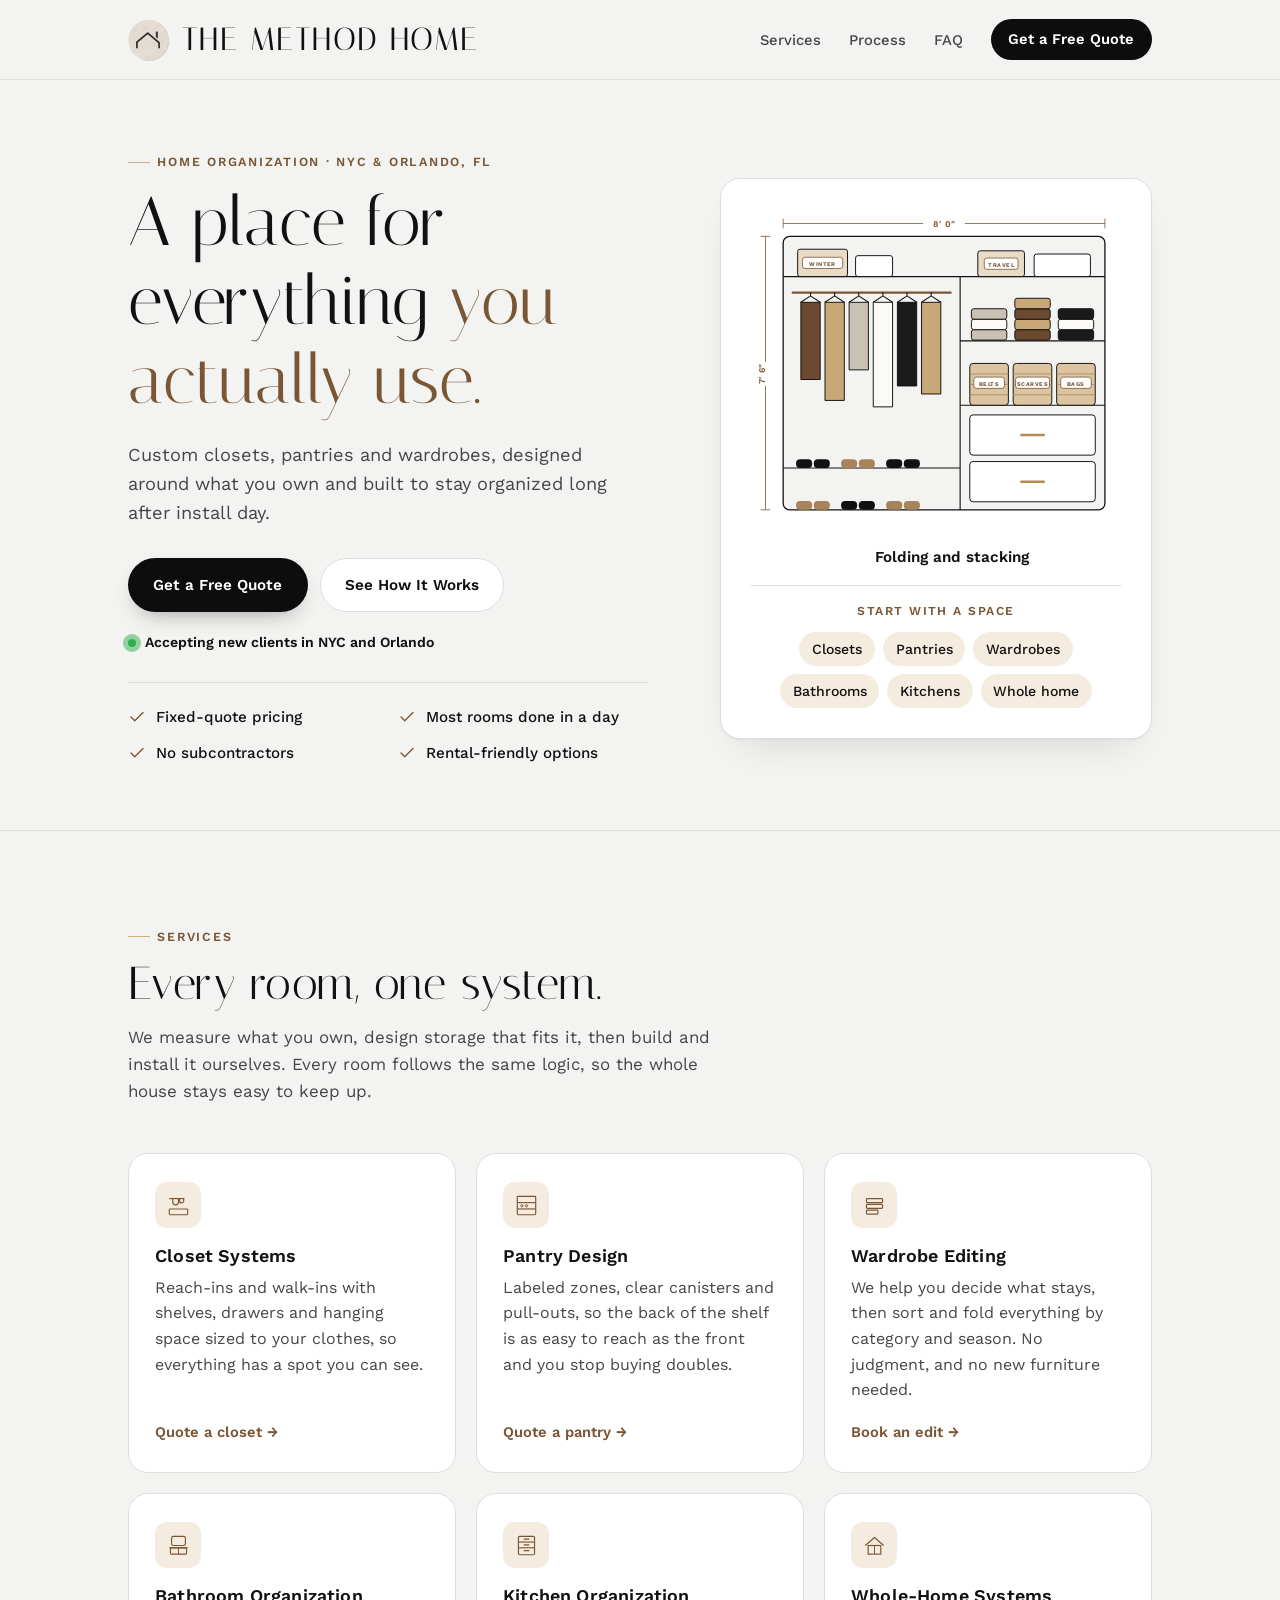
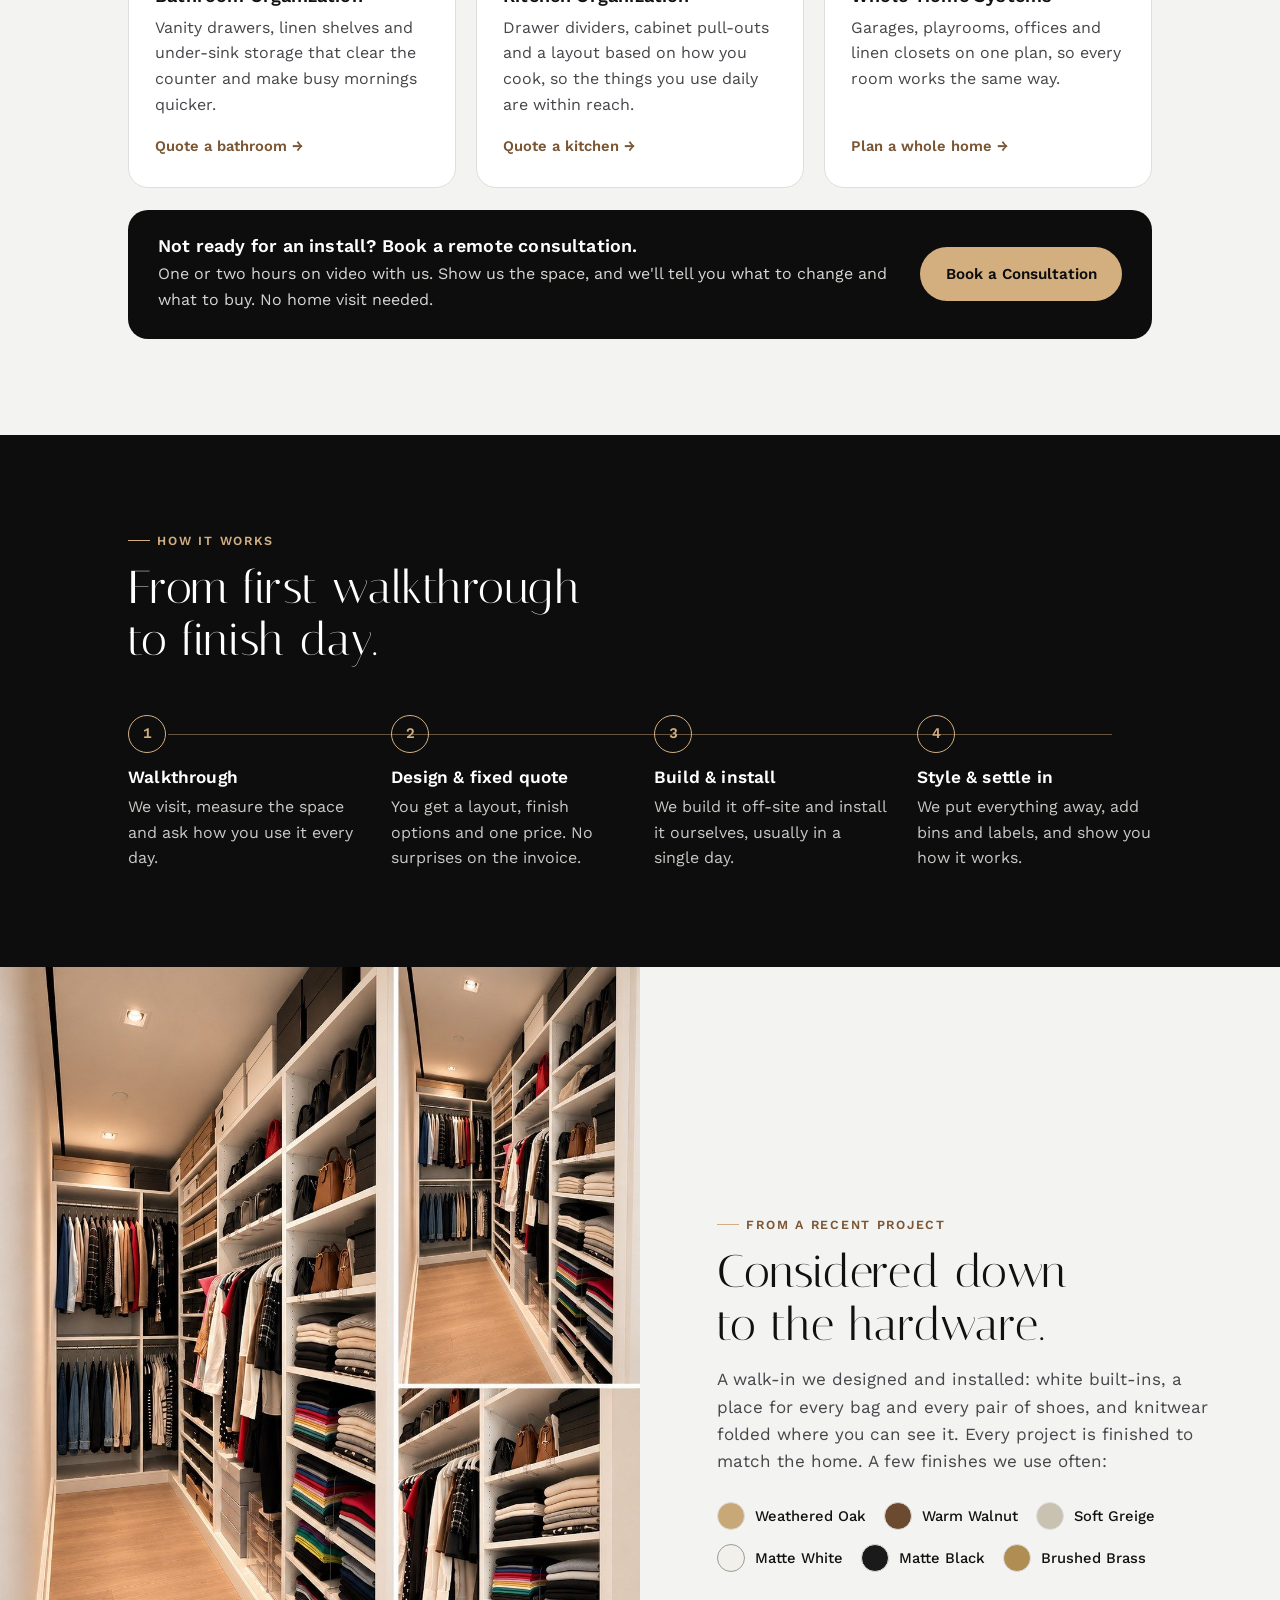
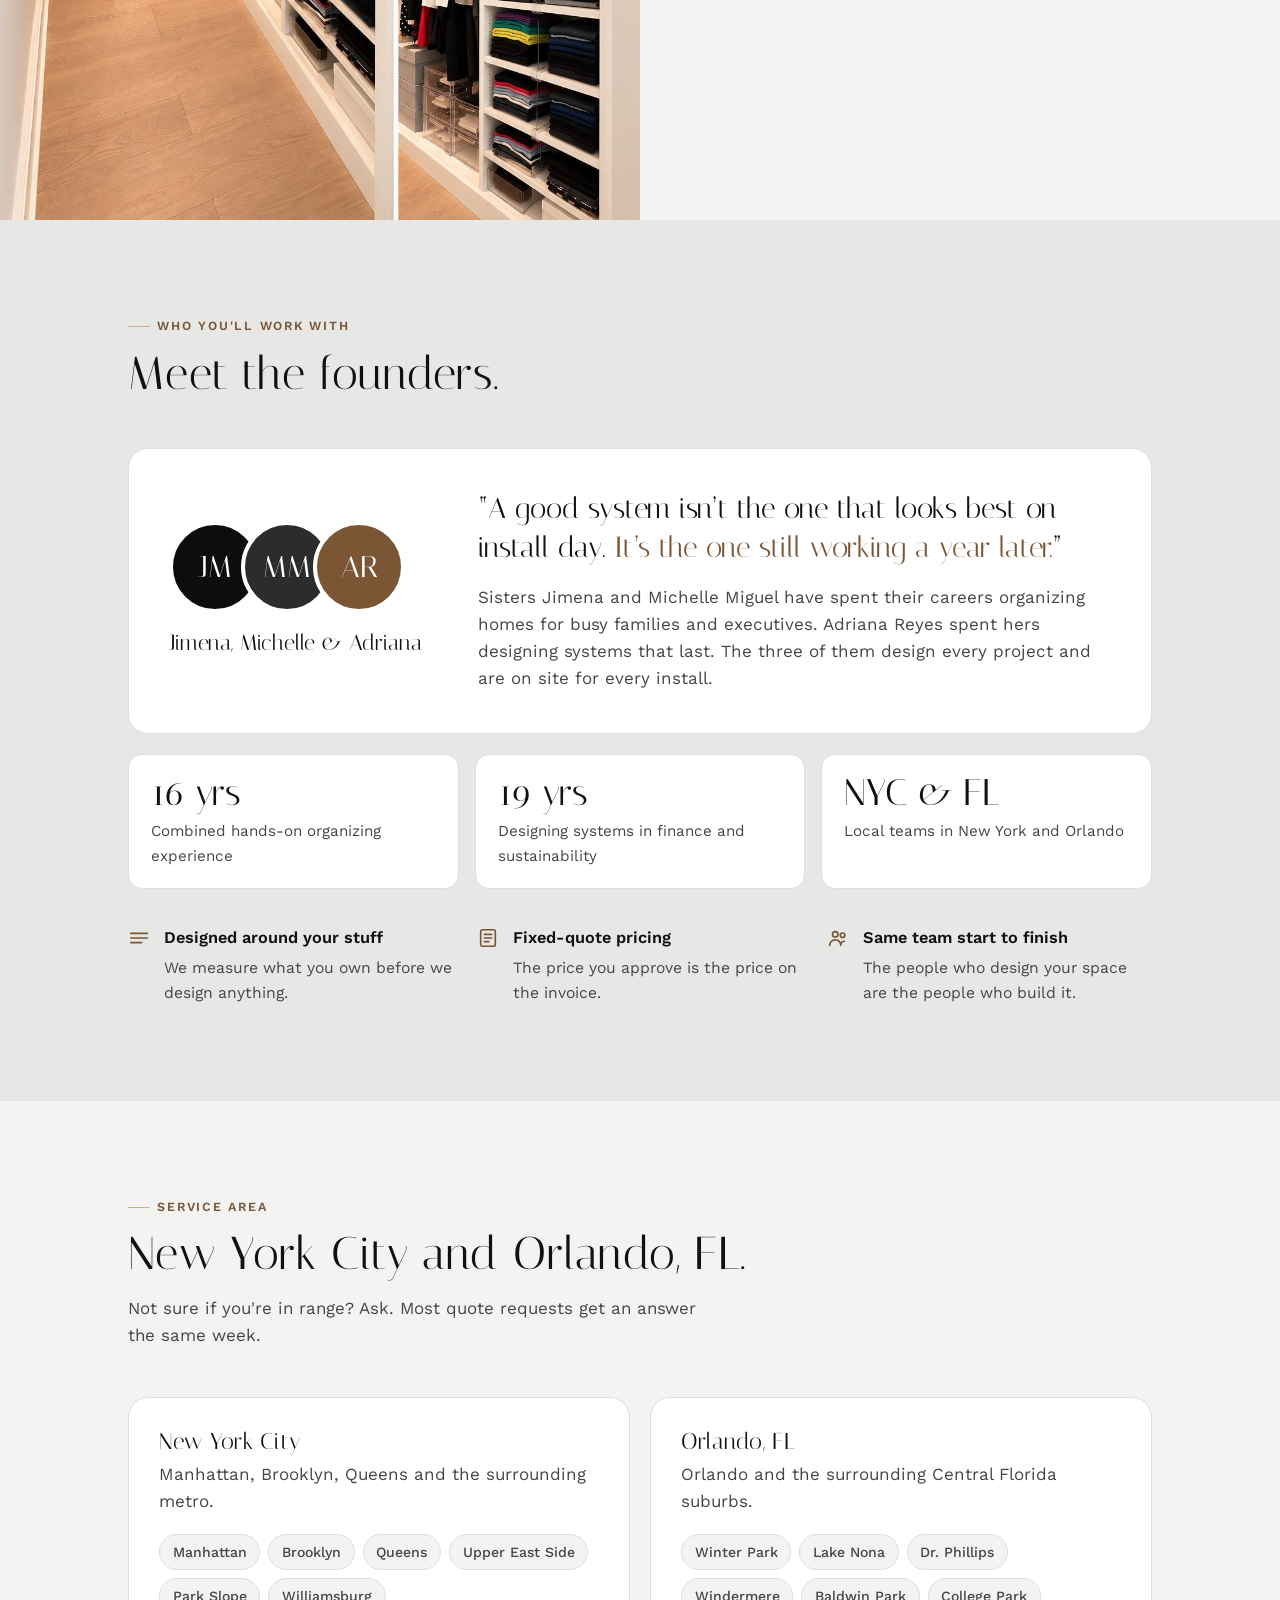
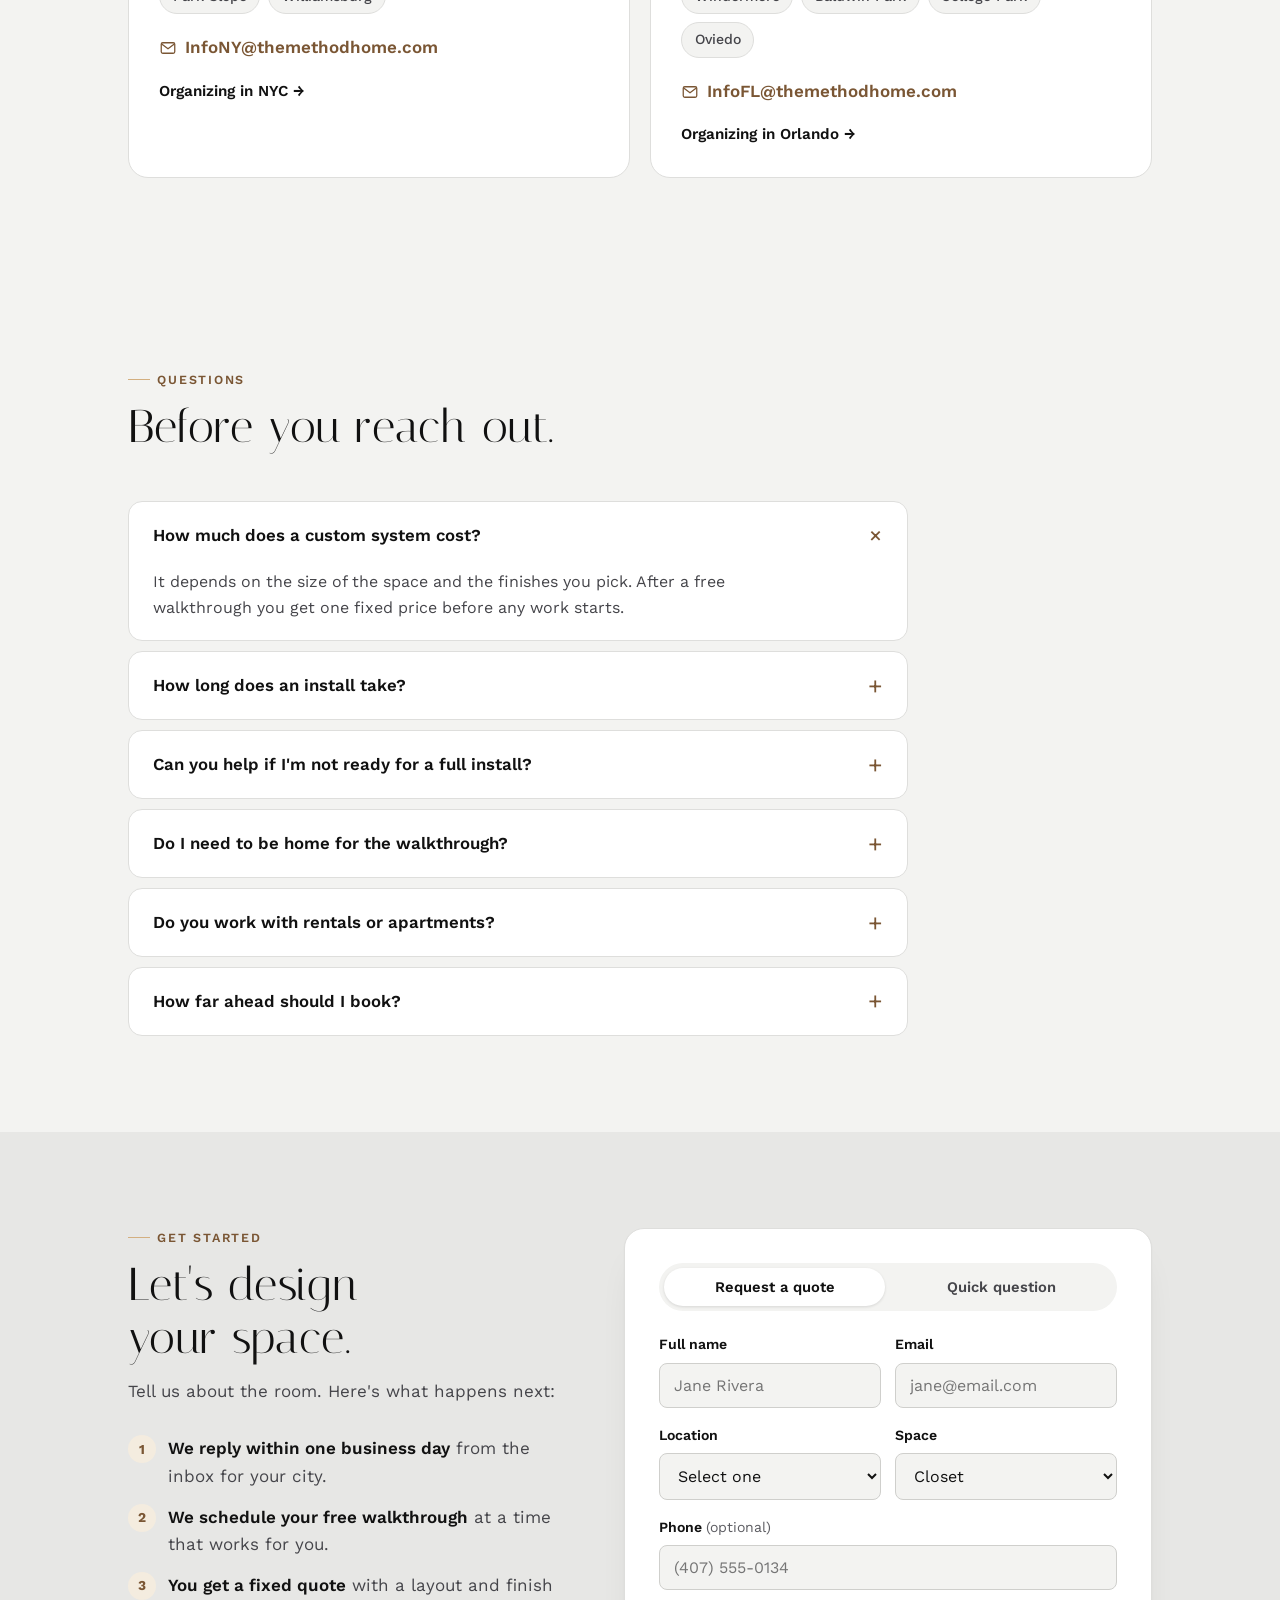
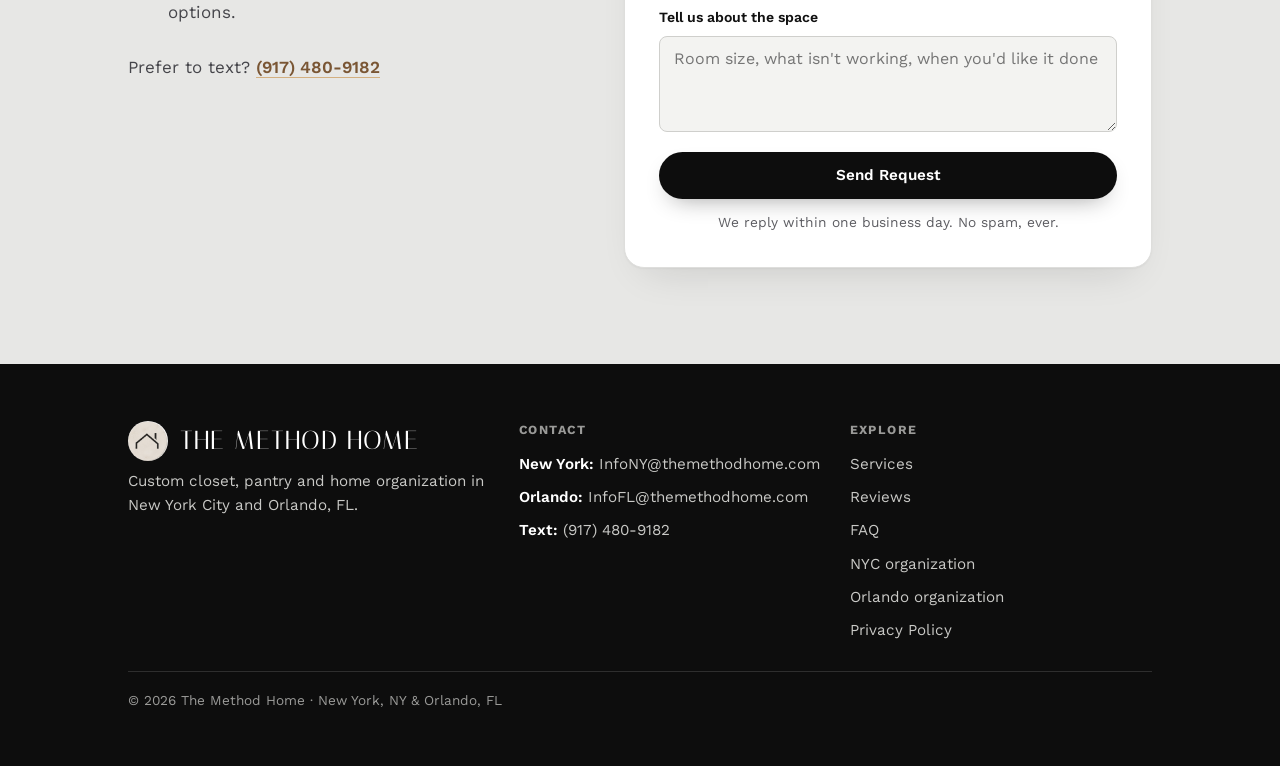
==== commit d5927e80: "Visual pass: black process band, edge-to-edge project photo, black footer with logo, larger headline" ====
--- a/index.html
+++ b/index.html
@@ -98,7 +98,7 @@
 <link rel="preconnect" href="https://fonts.googleapis.com">
 <link rel="stylesheet" href="https://fonts.googleapis.com/css2?family=Italiana&family=Work+Sans:wght@400;500;600;700&display=swap">
 <script src="https://challenges.cloudflare.com/turnstile/v0/api.js" async defer></script>
-<link rel="stylesheet" href="/styles.css?v=3">
+<link rel="stylesheet" href="/styles.css?v=4">
 
 <header class="site">
   <nav class="nav wrap">
@@ -106,7 +106,7 @@
     <ul class="nav-links">
       <li><a href="#services">Services</a></li>
       <li><a href="#process">Process</a></li>
-      <li><a href="#reviews">Reviews</a></li>
+      <li data-reviews hidden><a href="#reviews">Reviews</a></li>
       <li><a href="#faq">FAQ</a></li>
       <li><a href="#contact" class="nav-cta">Get a Free Quote</a></li>
     </ul>
@@ -116,7 +116,7 @@
     <a href="#services">Services</a>
     <a href="#process">Process</a>
     <a href="#service-area">Service Area</a>
-    <a href="#reviews">Reviews</a>
+    <a href="#reviews" data-reviews hidden>Reviews</a>
     <a href="#faq">FAQ</a>
     <a href="#contact" class="btn btn-primary">Get a Free Quote</a>
   </div>
@@ -284,12 +284,12 @@
   </section>
 
   <section id="inspiration">
-    <div class="wrap inspo-wrap">
-      <figure class="inspo-photo"><img src="style-reference.jpg" loading="lazy" width="1086" height="1448" alt="A walk-in closet with hanging clothes, folded knitwear, handbags and shoe storage on white built-in shelving."></figure>
-      <div>
-        <p class="eyebrow">Finishes</p>
-        <h2 style="font-size:clamp(1.9rem,3.2vw,2.6rem);">Considered down to the hardware.</h2>
-        <p style="color:var(--ink-soft); margin-top:.9em; max-width:46ch;">Warm wood, soft neutrals and woven texture. Every project is finished to match your home, not a catalog default. A few finishes we use often:</p>
+    <div class="inspo-bleed">
+      <figure class="inspo-photo"><img src="style-reference.jpg" loading="lazy" width="1086" height="1448" alt="A walk-in closet by The Method Home with hanging clothes, folded knitwear, handbags and shoe storage on white built-in shelving."></figure>
+      <div class="inspo-copy">
+        <p class="eyebrow">From a recent project</p>
+        <h2>Considered down to the hardware.</h2>
+        <p class="inspo-lede">A walk-in we designed and installed: white built-ins, a place for every bag and every pair of shoes, and knitwear folded where you can see it. Every project is finished to match the home. A few finishes we use often:</p>
         <div class="finishes">
           <span class="finish"><i style="background:#C9A877"></i>Weathered Oak</span>
           <span class="finish"><i style="background:#6B4A30"></i>Warm Walnut</span>
@@ -357,7 +357,7 @@
     </div>
   </section>
 
-  <section id="reviews">
+  <section id="reviews" data-reviews hidden>
     <div class="wrap">
       <div class="section-head">
         <p class="eyebrow">Client reviews</p>
@@ -451,7 +451,7 @@
   <div class="wrap">
     <div class="foot">
       <div>
-        <p class="brand">The Method Home</p>
+        <p class="brand"><img src="/nav-badge.png" alt="" width="40" height="40">The Method Home</p>
         <p>Custom closet, pantry and home organization in New York City and Orlando, FL.</p>
       </div>
       <div>
@@ -484,4 +484,4 @@
   <a href="#service-area" class="btn btn-ghost" aria-label="Email us"><svg viewBox="0 0 24 24" fill="none" stroke="currentColor" stroke-width="1.8" stroke-linecap="round" stroke-linejoin="round"><rect x="3" y="5" width="18" height="14" rx="2"/><path d="M4 7l8 6 8-6"/></svg>Email</a>
 </div>
 
-<script src="/site.js?v=3" defer></script>
+<script src="/site.js?v=4" defer></script>
--- a/styles.css
+++ b/styles.css
@@ -293,7 +293,6 @@
   .region-more{display:block; margin-top:.9em; font-size:.95rem; font-weight:600; color:var(--ink); text-decoration:none;}
   .region-more:hover{color:var(--wood-ink);}
   .band{background:var(--surface);}
-  .city #process{background:transparent;}
   .crumbs{font-size:.88rem; color:var(--ink-mute); margin:0 0 1.2em;}
   .crumbs a{color:var(--ink-soft); text-decoration:none; border-bottom:1px solid var(--line);}
   .crumbs a:hover{color:var(--wood-ink);}
@@ -314,3 +313,49 @@
   .svc-list strong{font-weight:600;}
   .svc-list span{color:var(--ink-soft); font-size:.97rem;}
   .inline-link{font-weight:600; color:var(--wood-ink); white-space:nowrap;}
+
+  /* ---------- 2026-11 visual pass: contrast, bleed photo, dark footer, bigger type, reveal ---------- */
+  :root{ --night:#0D0D0D; --night-2:#1A1A1A; --night-line:#2E2E2E; --on-night:#FFFFFF; --on-night-soft:#C9C9C6; --on-night-mute:#9A9A98; }
+
+  .hero h1{font-size:clamp(2.6rem,5.4vw,4.6rem); letter-spacing:0;}
+  .section-head h2, #contact h2{font-size:clamp(2rem,3.6vw,3.1rem);}
+
+  /* How it works on black */
+  #process{background:var(--night); color:var(--on-night);}
+  #process .section-head h2, #process .process-step h3{color:var(--on-night);}
+  #process .eyebrow{color:var(--wood);}
+  #process .eyebrow::before{background:var(--wood);}
+  #process .process-step p{color:var(--on-night-soft);}
+  #process .num{background:transparent; color:var(--wood); border-color:var(--wood);}
+  #process .process-list::before{background:var(--wood); opacity:.45;}
+
+  /* Project photo, edge to edge */
+  #inspiration{padding:0; background:var(--ground);}
+  .inspo-bleed{display:grid; grid-template-columns:1fr 1fr; align-items:stretch;}
+  #inspiration .inspo-photo{margin:0; border-radius:0; box-shadow:none; max-height:none; min-height:560px; overflow:hidden;}
+  #inspiration .inspo-photo img{width:100%; height:100%; object-fit:cover; object-position:center 40%;}
+  .inspo-copy{align-self:center; padding:clamp(48px,7vw,96px) max(20px, env(safe-area-inset-right,0px)) clamp(48px,7vw,96px) clamp(28px,6vw,80px); max-width:620px;}
+  .inspo-copy h2{font-size:clamp(2rem,3.6vw,3.1rem);}
+  .inspo-lede{color:var(--ink-soft); margin:.9em 0 0; max-width:46ch;}
+  @media (max-width:860px){
+    .inspo-bleed{grid-template-columns:1fr;}
+    #inspiration .inspo-photo{min-height:0; height:min(115vw, 560px);}
+    .inspo-copy{padding:44px max(20px, env(safe-area-inset-right,0px)) 56px max(20px, env(safe-area-inset-left,0px));}
+  }
+
+  #contact{background:var(--surface);}
+
+  /* Black footer */
+  footer{background:var(--night); border-top:0; color:var(--on-night-soft); padding-block:56px 40px;}
+  .foot h4{color:var(--on-night-mute);}
+  .foot p, .foot a{color:var(--on-night-soft);}
+  .foot a strong{color:var(--on-night); font-weight:600;}
+  .foot a:hover{color:var(--wood);}
+  .foot .brand{display:flex; align-items:center; gap:12px; color:var(--on-night); font-size:1.6rem;}
+  .foot .brand img{width:40px; height:40px; border-radius:50%; flex:none;}
+  .copy{border-top-color:var(--night-line); color:var(--on-night-mute);}
+  footer :focus-visible{outline-color:var(--wood);}
+
+  /* Fade-in below the fold (only ever added by script) */
+  .rv{opacity:0; transform:translateY(18px); transition:opacity .7s ease, transform .7s cubic-bezier(.2,.7,.3,1);}
+  .rv.in{opacity:1; transform:none;}
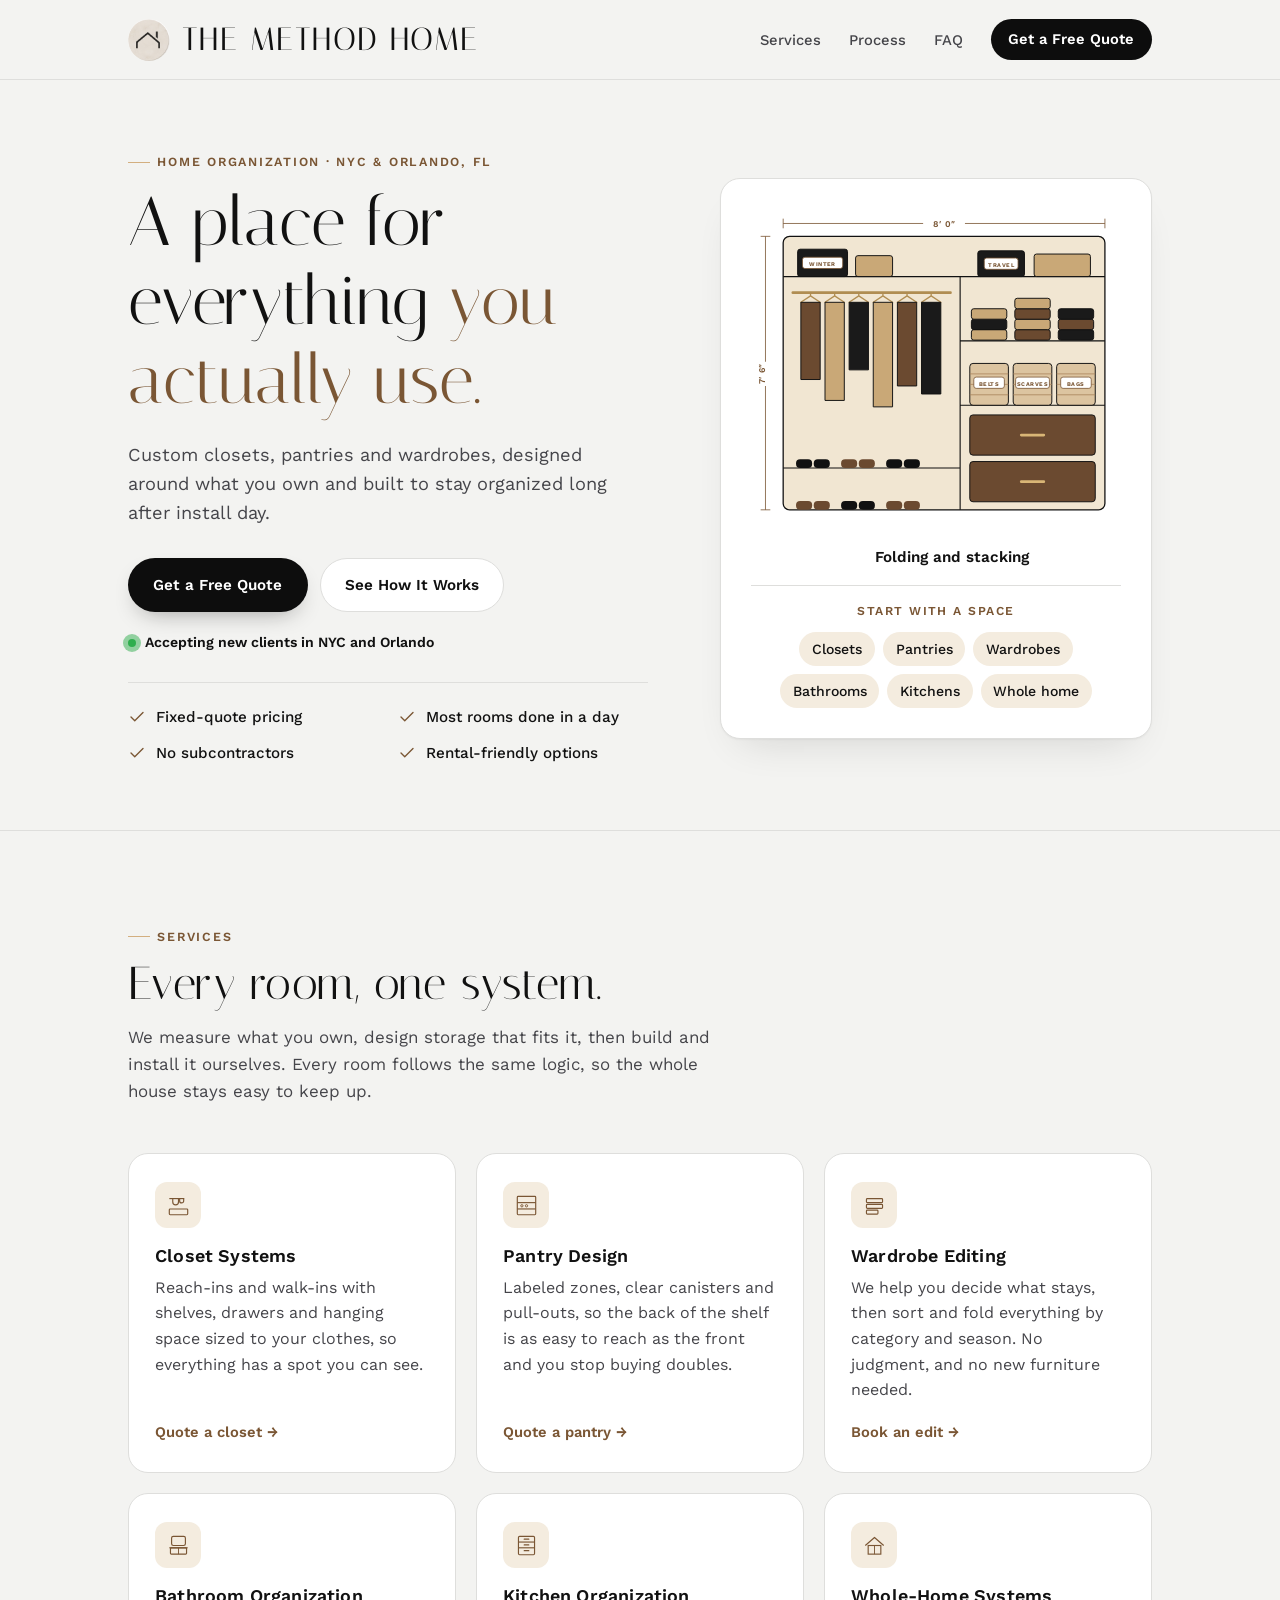
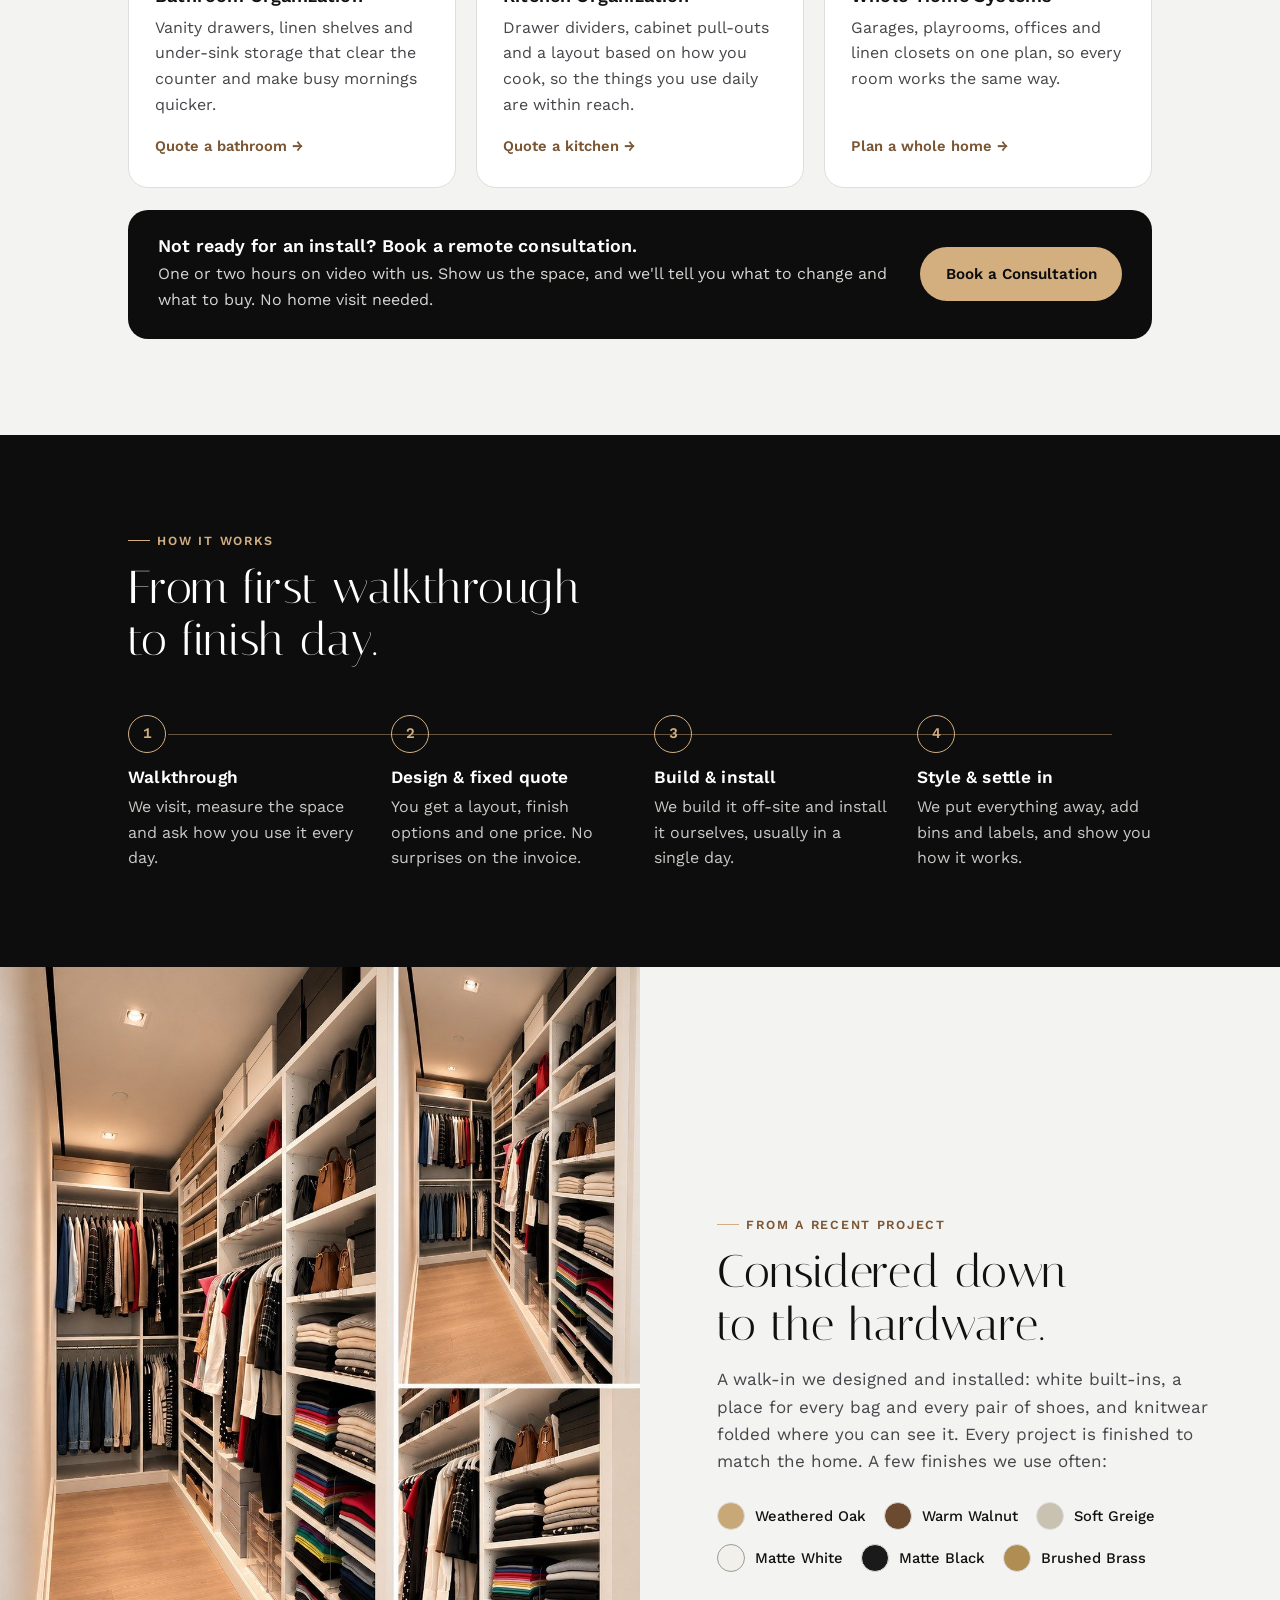
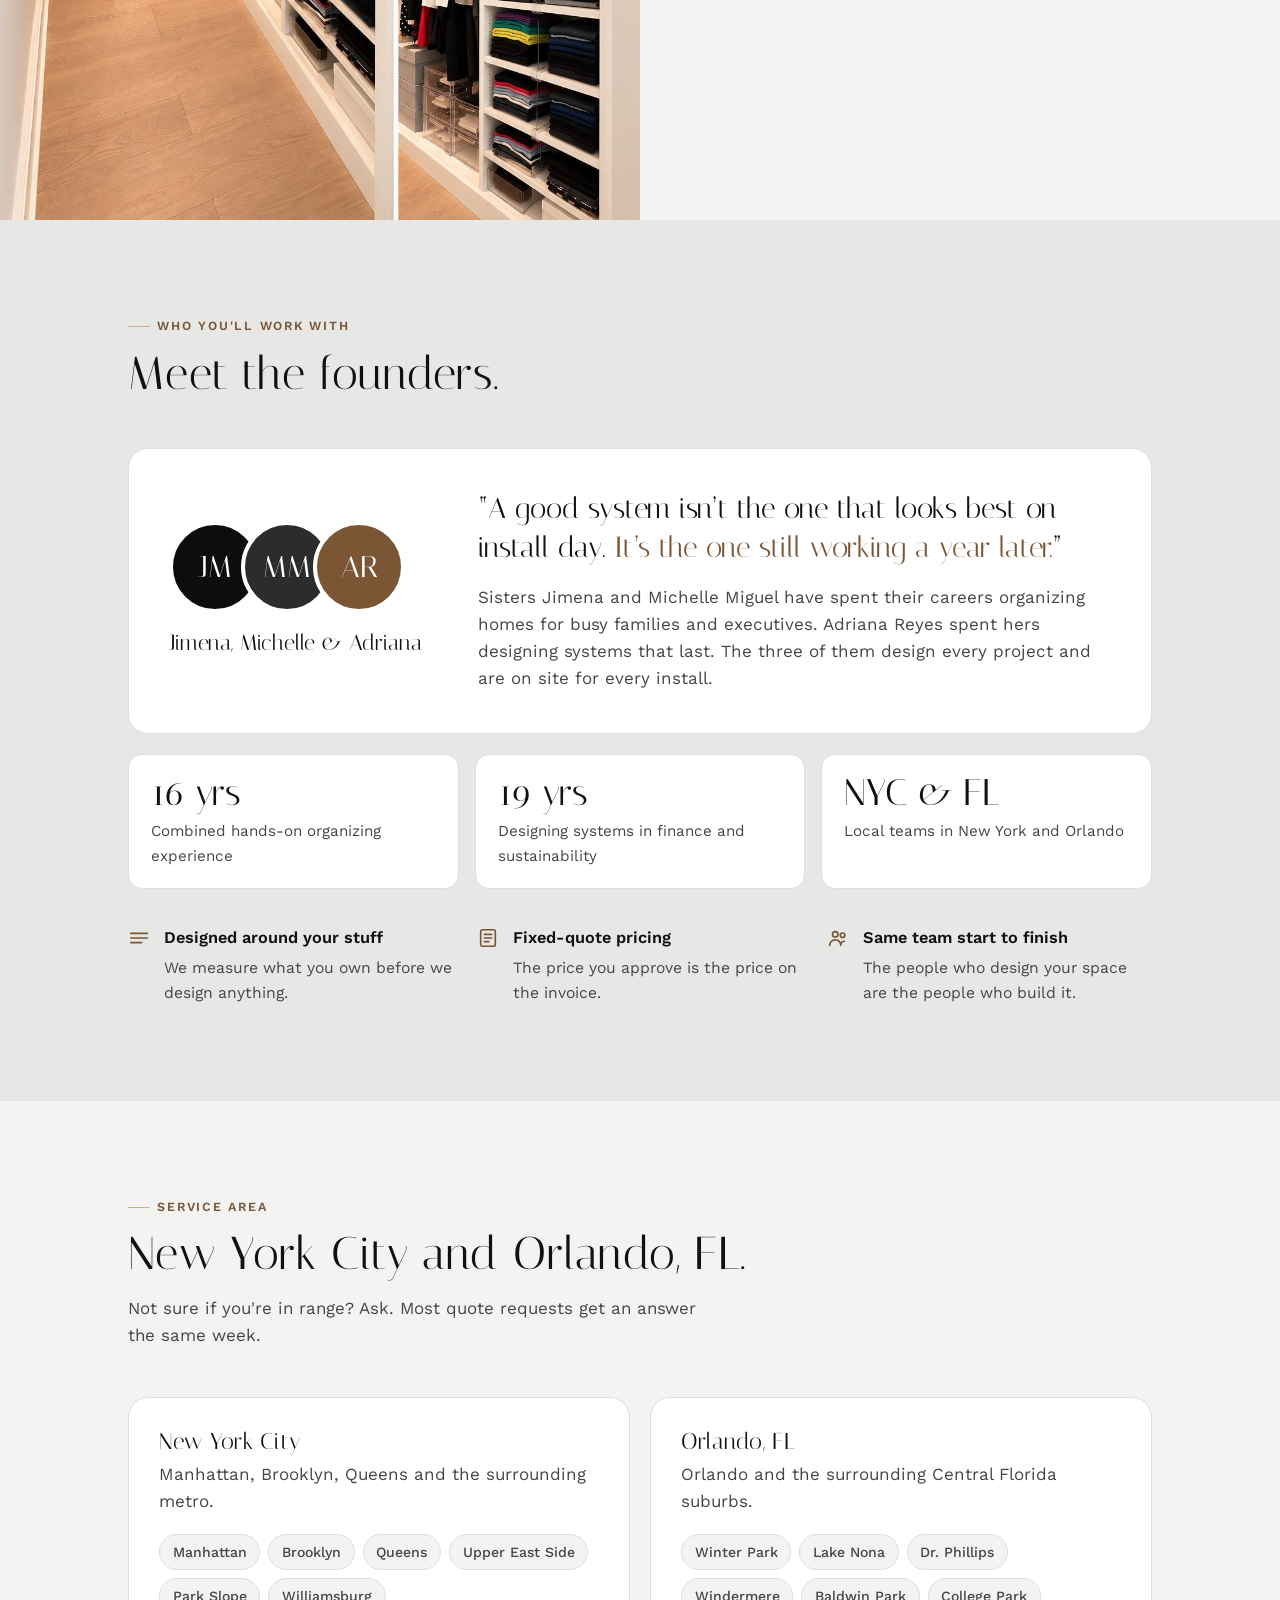
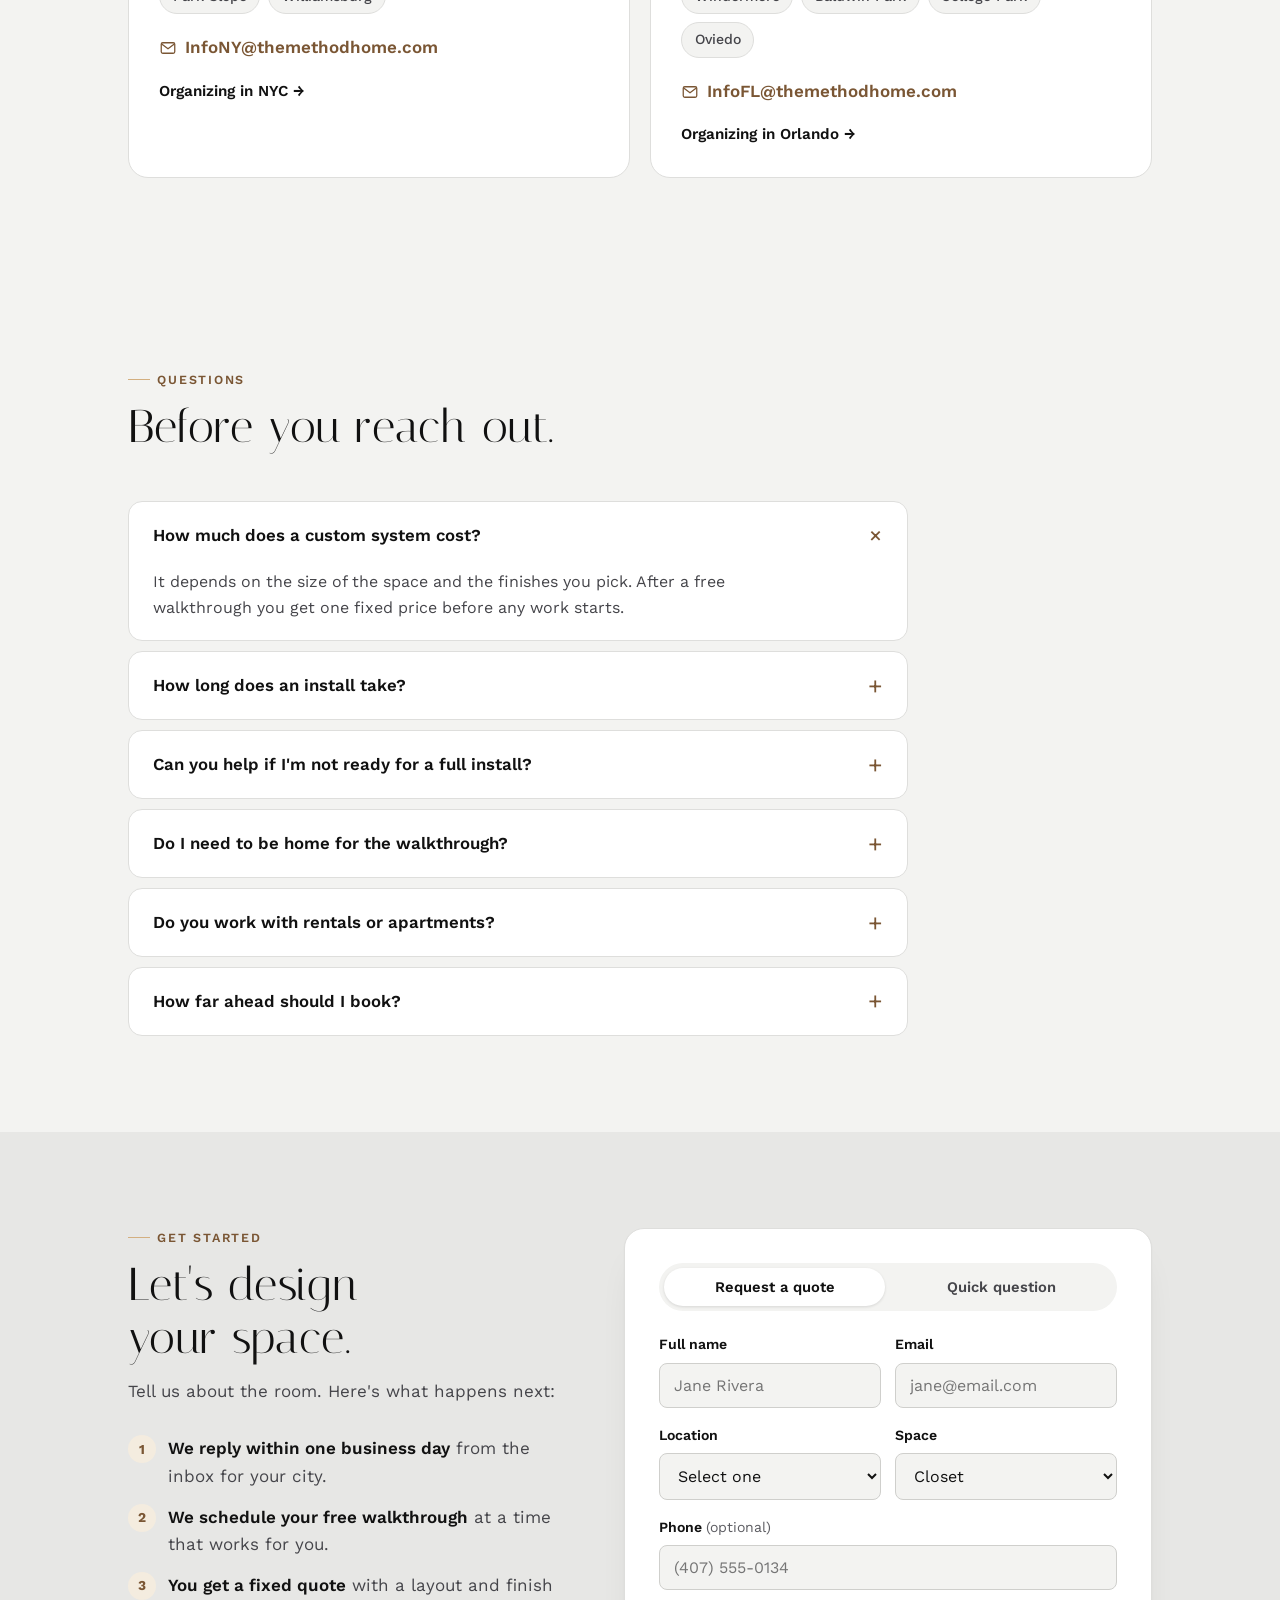
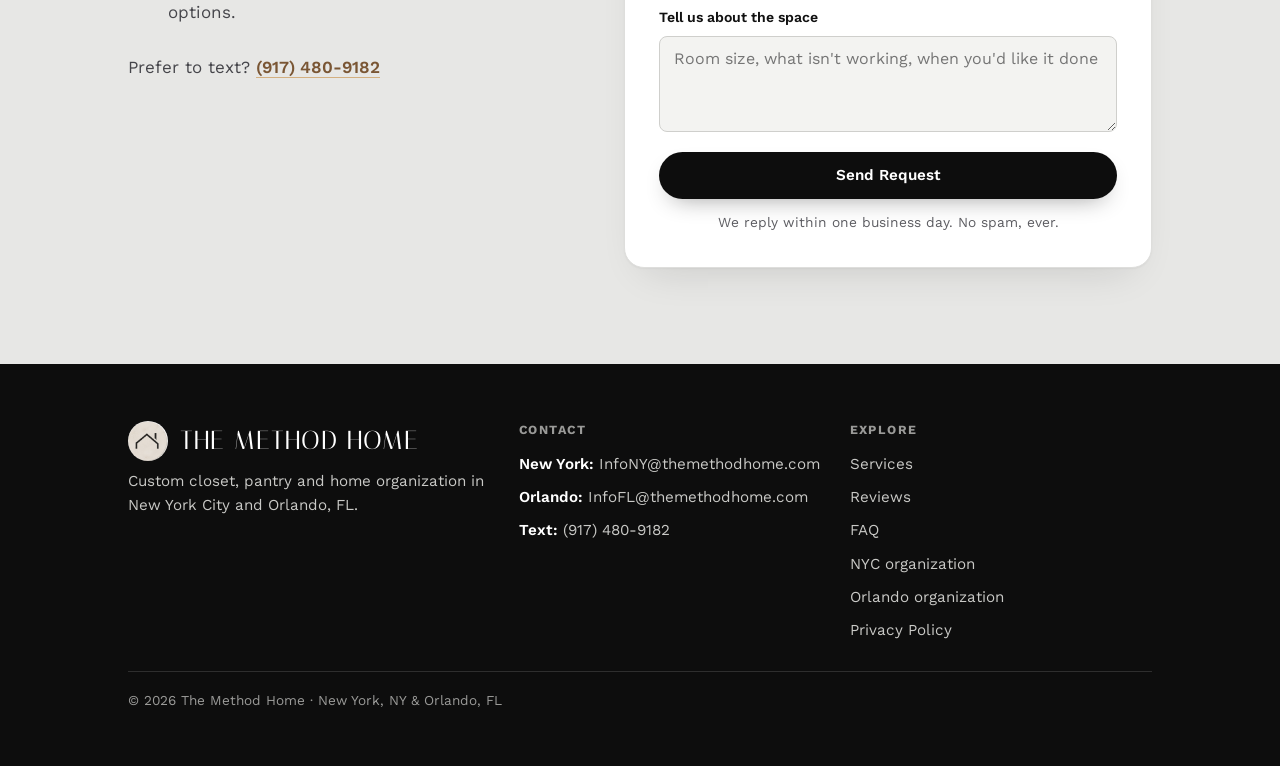
==== commit 7bd2670e: "Hero closet animation in house finishes: oak, walnut, matte black, brass Co-Authored-By: Claude Opus" ====
--- a/index.html
+++ b/index.html
@@ -98,7 +98,7 @@
 <link rel="preconnect" href="https://fonts.googleapis.com">
 <link rel="stylesheet" href="https://fonts.googleapis.com/css2?family=Italiana&family=Work+Sans:wght@400;500;600;700&display=swap">
 <script src="https://challenges.cloudflare.com/turnstile/v0/api.js" async defer></script>
-<link rel="stylesheet" href="/styles.css?v=4">
+<link rel="stylesheet" href="/styles.css?v=5">
 
 <header class="site">
   <nav class="nav wrap">
@@ -166,20 +166,20 @@
           <!-- garments -->
           <g transform="translate(74 104)"><g class="it slide" style="--i:6"><path class="hanger" d="M0 0v4M-12 12L0 4l12 8"/><path class="g c-walnut" d="M-12 12h24v96h-24z"/></g></g>
           <g transform="translate(104 104)"><g class="it slide" style="--i:7"><path class="hanger" d="M0 0v4M-12 12L0 4l12 8"/><path class="g c-oak" d="M-12 12h24v122h-24z"/></g></g>
-          <g transform="translate(134 104)"><g class="it slide" style="--i:8"><path class="hanger" d="M0 0v4M-12 12L0 4l12 8"/><path class="g c-greige" d="M-12 12h24v84h-24z"/></g></g>
-          <g transform="translate(164 104)"><g class="it slide" style="--i:9"><path class="hanger" d="M0 0v4M-12 12L0 4l12 8"/><path class="g c-white" d="M-12 12h24v130h-24z"/></g></g>
-          <g transform="translate(194 104)"><g class="it slide" style="--i:10"><path class="hanger" d="M0 0v4M-12 12L0 4l12 8"/><path class="g c-black" d="M-12 12h24v104h-24z"/></g></g>
-          <g transform="translate(224 104)"><g class="it slide" style="--i:11"><path class="hanger" d="M0 0v4M-12 12L0 4l12 8"/><path class="g c-oak" d="M-12 12h24v114h-24z"/></g></g>
+          <g transform="translate(134 104)"><g class="it slide" style="--i:8"><path class="hanger" d="M0 0v4M-12 12L0 4l12 8"/><path class="g c-black" d="M-12 12h24v84h-24z"/></g></g>
+          <g transform="translate(164 104)"><g class="it slide" style="--i:9"><path class="hanger" d="M0 0v4M-12 12L0 4l12 8"/><path class="g c-oak" d="M-12 12h24v130h-24z"/></g></g>
+          <g transform="translate(194 104)"><g class="it slide" style="--i:10"><path class="hanger" d="M0 0v4M-12 12L0 4l12 8"/><path class="g c-walnut" d="M-12 12h24v104h-24z"/></g></g>
+          <g transform="translate(224 104)"><g class="it slide" style="--i:11"><path class="hanger" d="M0 0v4M-12 12L0 4l12 8"/><path class="g c-black" d="M-12 12h24v114h-24z"/></g></g>
           <!-- folded stacks -->
-          <g class="it drop" style="--i:12"><rect class="fold c-greige" x="274" y="150" width="44" height="13" rx="3"/></g>
-          <g class="it drop" style="--i:13"><rect class="fold c-white" x="274" y="137" width="44" height="13" rx="3"/></g>
-          <g class="it drop" style="--i:14"><rect class="fold c-greige" x="274" y="124" width="44" height="13" rx="3"/></g>
+          <g class="it drop" style="--i:12"><rect class="fold c-oak" x="274" y="150" width="44" height="13" rx="3"/></g>
+          <g class="it drop" style="--i:13"><rect class="fold c-black" x="274" y="137" width="44" height="13" rx="3"/></g>
+          <g class="it drop" style="--i:14"><rect class="fold c-oak" x="274" y="124" width="44" height="13" rx="3"/></g>
           <g class="it drop" style="--i:13"><rect class="fold c-walnut" x="328" y="150" width="44" height="13" rx="3"/></g>
           <g class="it drop" style="--i:14"><rect class="fold c-oak" x="328" y="137" width="44" height="13" rx="3"/></g>
           <g class="it drop" style="--i:15"><rect class="fold c-walnut" x="328" y="124" width="44" height="13" rx="3"/></g>
           <g class="it drop" style="--i:16"><rect class="fold c-oak" x="328" y="111" width="44" height="13" rx="3"/></g>
           <g class="it drop" style="--i:14"><rect class="fold c-black" x="382" y="150" width="44" height="13" rx="3"/></g>
-          <g class="it drop" style="--i:15"><rect class="fold c-white" x="382" y="137" width="44" height="13" rx="3"/></g>
+          <g class="it drop" style="--i:15"><rect class="fold c-walnut" x="382" y="137" width="44" height="13" rx="3"/></g>
           <g class="it drop" style="--i:16"><rect class="fold c-black" x="382" y="124" width="44" height="13" rx="3"/></g>
           <!-- baskets -->
           <g class="it rise" style="--i:17"><rect class="basket" x="272" y="192" width="48" height="52" rx="4"/><path class="weave" d="M272 205h48M272 218h48M272 231h48"/></g>
--- a/styles.css
+++ b/styles.css
@@ -83,23 +83,23 @@
   /* animated closet (hero) */
   .organize{background:var(--raised); border:1px solid var(--line); border-radius:var(--radius-lg); box-shadow:var(--shadow); padding:clamp(20px,3.5vw,30px); max-width:480px; width:100%; justify-self:center;}
   .closet{display:block; width:100%; height:auto; overflow:visible;}
-  .closet .frame{fill:var(--ground); stroke:var(--ink); stroke-width:1.6;}
+  .closet .frame{fill:#F1E6D2; stroke:var(--ink); stroke-width:1.6;}
   .closet .line{fill:none; stroke:var(--ink); stroke-width:1.4;}
-  .closet .rod{fill:none; stroke:var(--wood-ink); stroke-width:3; stroke-linecap:round;}
+  .closet .rod{fill:none; stroke:#B08D52; stroke-width:3.4; stroke-linecap:round;}
   .closet .dim path{fill:none; stroke:var(--wood-ink); stroke-width:1; stroke-dasharray:400; stroke-dashoffset:0;}
   .closet .dim-bg{fill:var(--raised);}
   .closet .dim text{font:600 11px var(--body); fill:var(--wood-ink); text-anchor:middle; letter-spacing:.04em;}
-  .closet .box{fill:#E9DCC6; stroke:var(--ink); stroke-width:1.2;}
-  .closet .box2{fill:var(--raised); stroke:var(--ink); stroke-width:1.2;}
-  .closet .hanger{fill:none; stroke:var(--ink); stroke-width:1.3; stroke-linecap:round; stroke-linejoin:round;}
+  .closet .box{fill:#1A1A1A; stroke:var(--ink); stroke-width:1.2;}
+  .closet .box2{fill:#C9A877; stroke:var(--ink); stroke-width:1.2;}
+  .closet .hanger{fill:none; stroke:#B08D52; stroke-width:1.6; stroke-linecap:round; stroke-linejoin:round;}
   .closet .g, .closet .fold{stroke:var(--ink); stroke-width:1.2;}
   .closet .c-walnut{fill:#6B4A30;} .closet .c-oak{fill:#C9A877;} .closet .c-greige{fill:#C9C2B3;}
   .closet .c-white{fill:#FBFAF7;} .closet .c-black{fill:#1A1A1A;}
   .closet .basket{fill:#DCC4A0; stroke:var(--ink); stroke-width:1.2;}
   .closet .weave{fill:none; stroke:#A9835A; stroke-width:1;}
-  .closet .drawer{fill:var(--raised); stroke:var(--ink); stroke-width:1.2;}
-  .closet .pull{stroke:#B08D52; stroke-width:3; stroke-linecap:round;}
-  .closet .shoe{fill:var(--ink);} .closet .shoe.alt{fill:#A9835A;}
+  .closet .drawer{fill:#6B4A30; stroke:var(--ink); stroke-width:1.2;}
+  .closet .pull{stroke:#D9B676; stroke-width:3.4; stroke-linecap:round;}
+  .closet .shoe{fill:var(--ink);} .closet .shoe.alt{fill:#6B4A30;}
   .closet .tag{fill:var(--raised); stroke:var(--wood-ink); stroke-width:1;}
   .closet .tag-t{font:700 7px var(--body); fill:var(--wood-ink); text-anchor:middle; letter-spacing:.08em;}
 
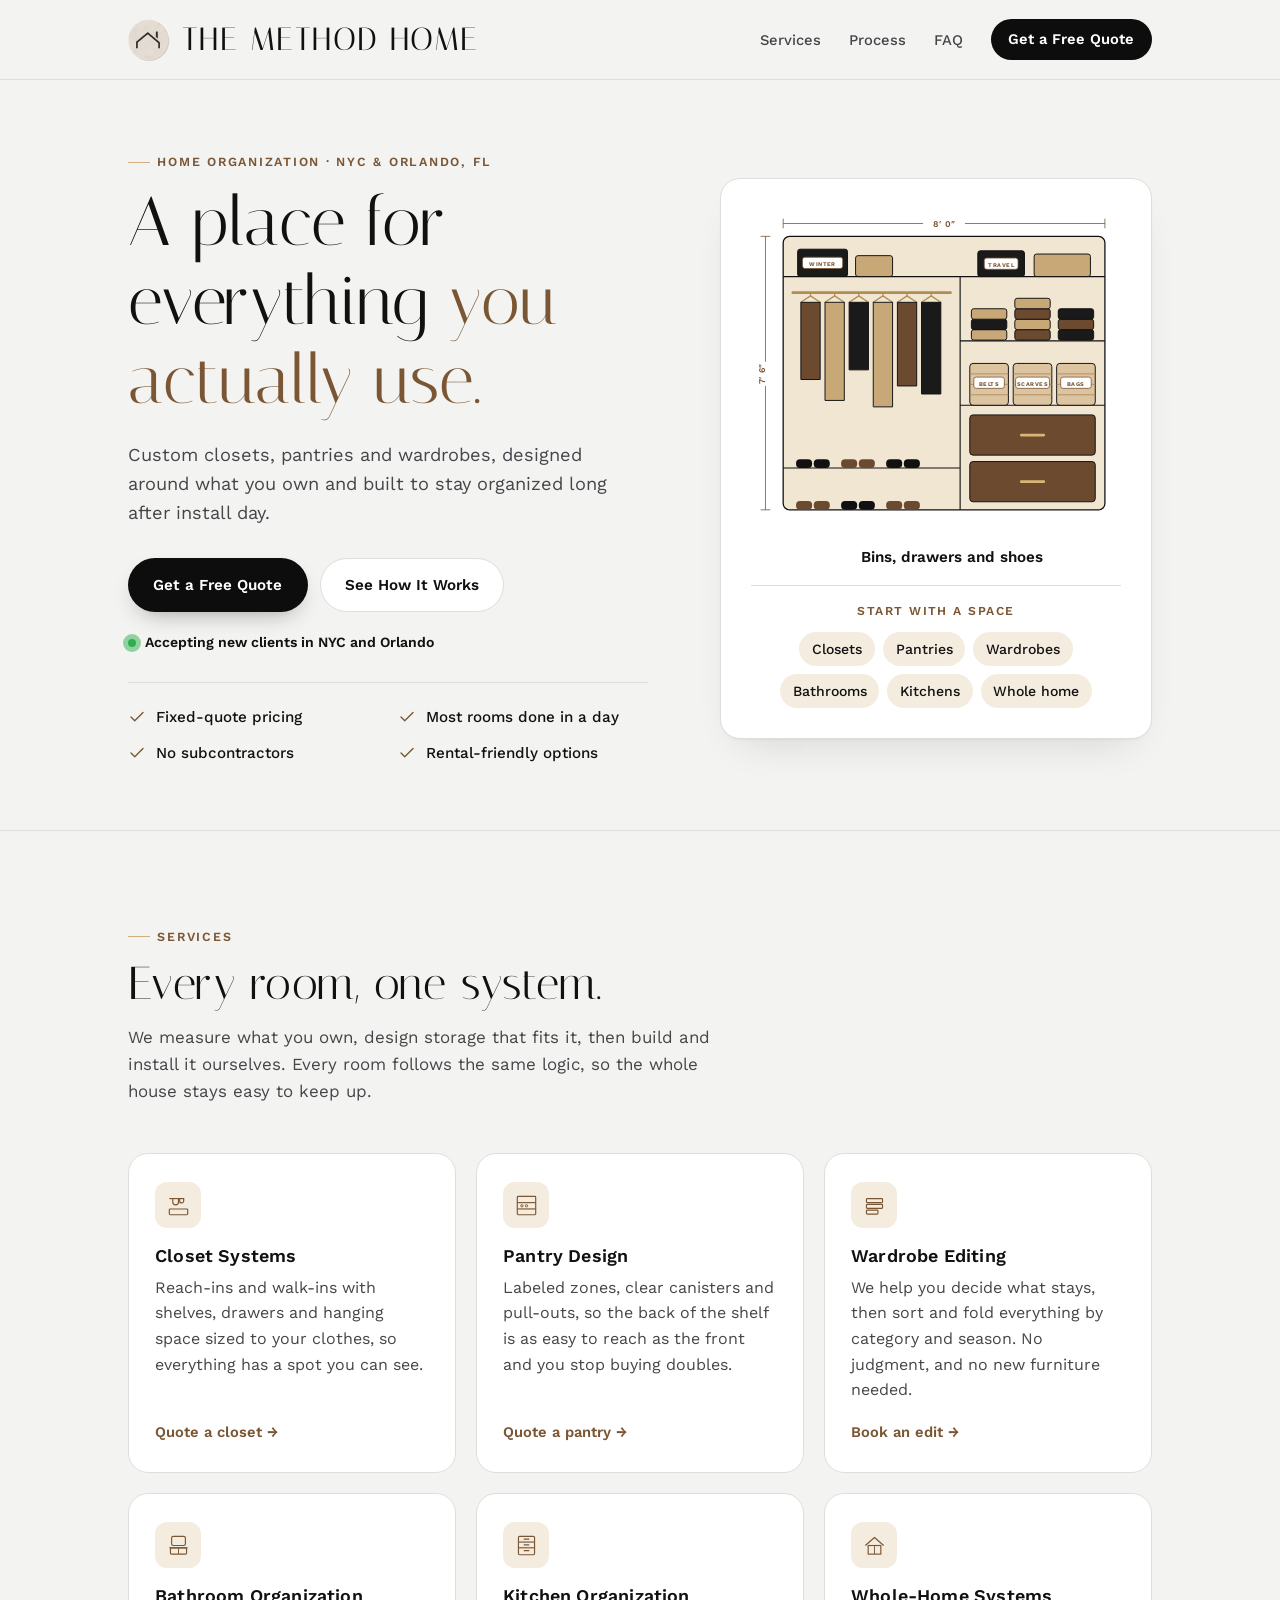
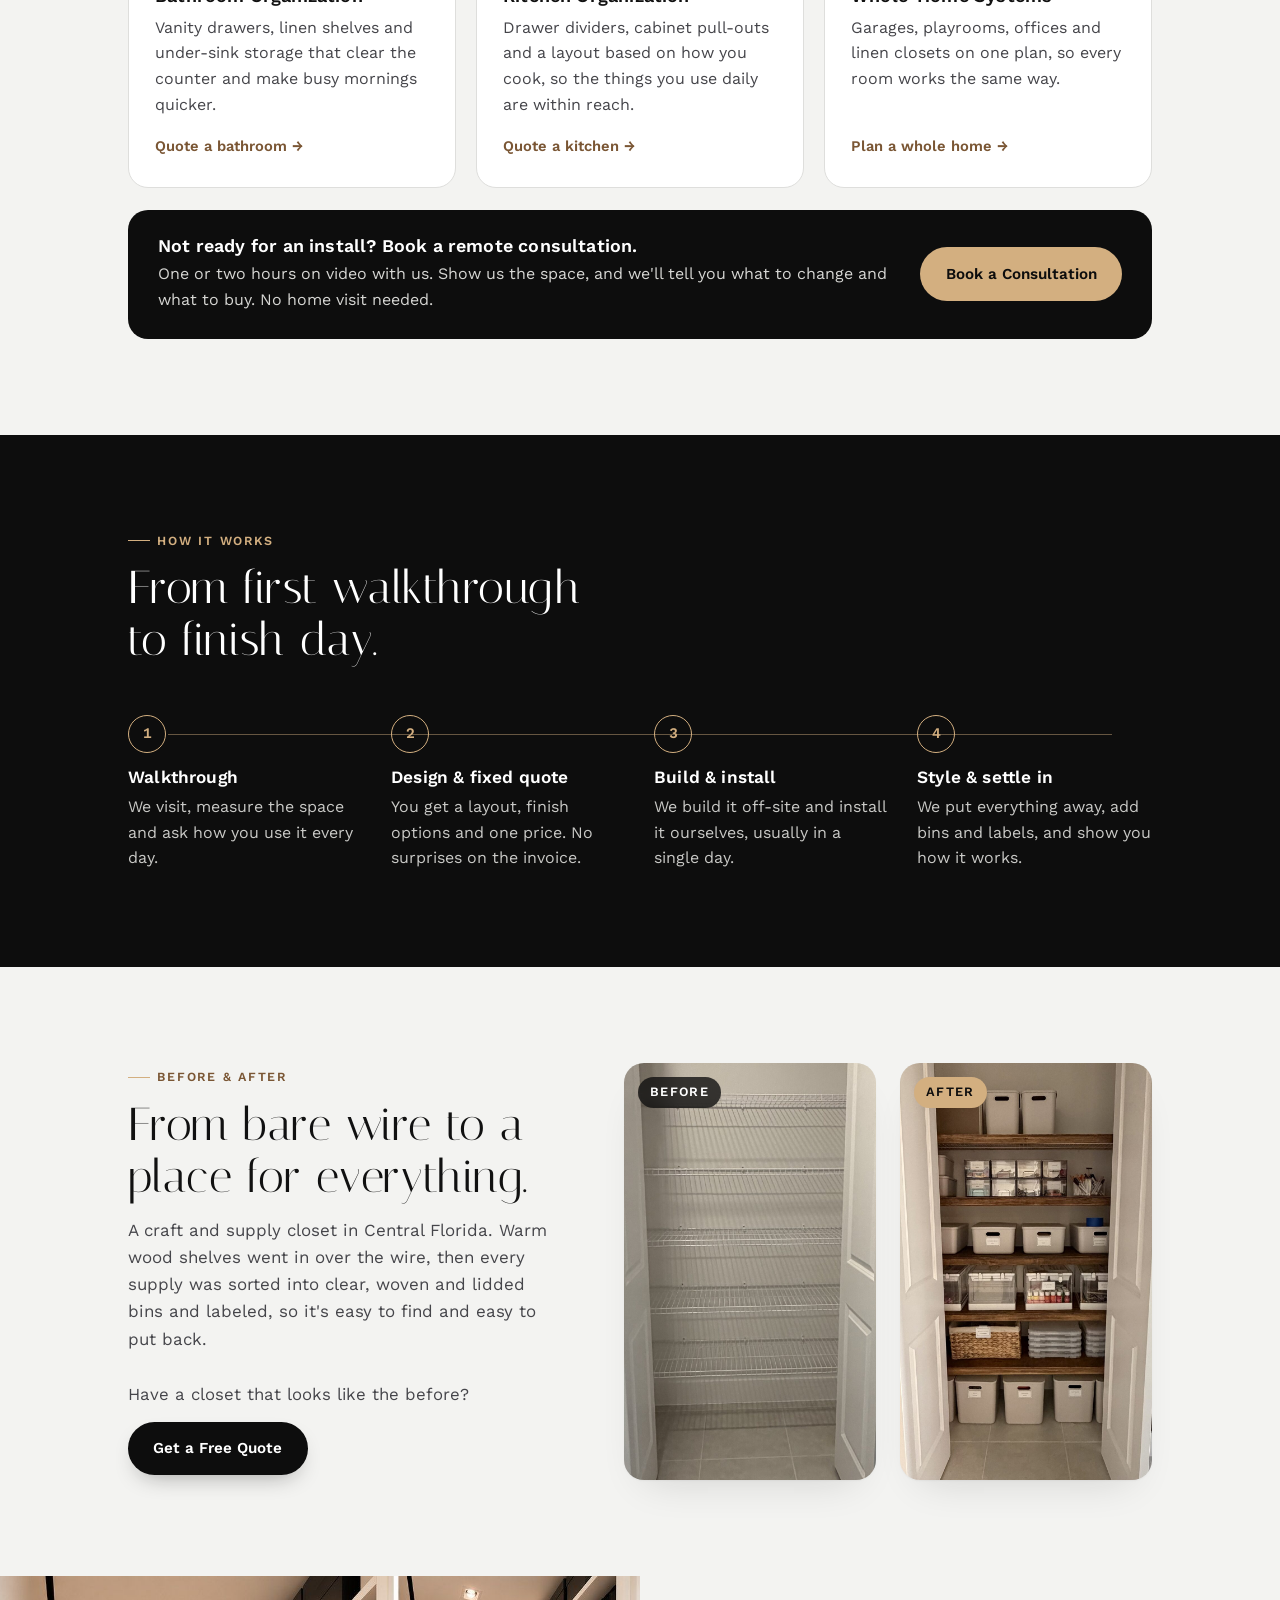
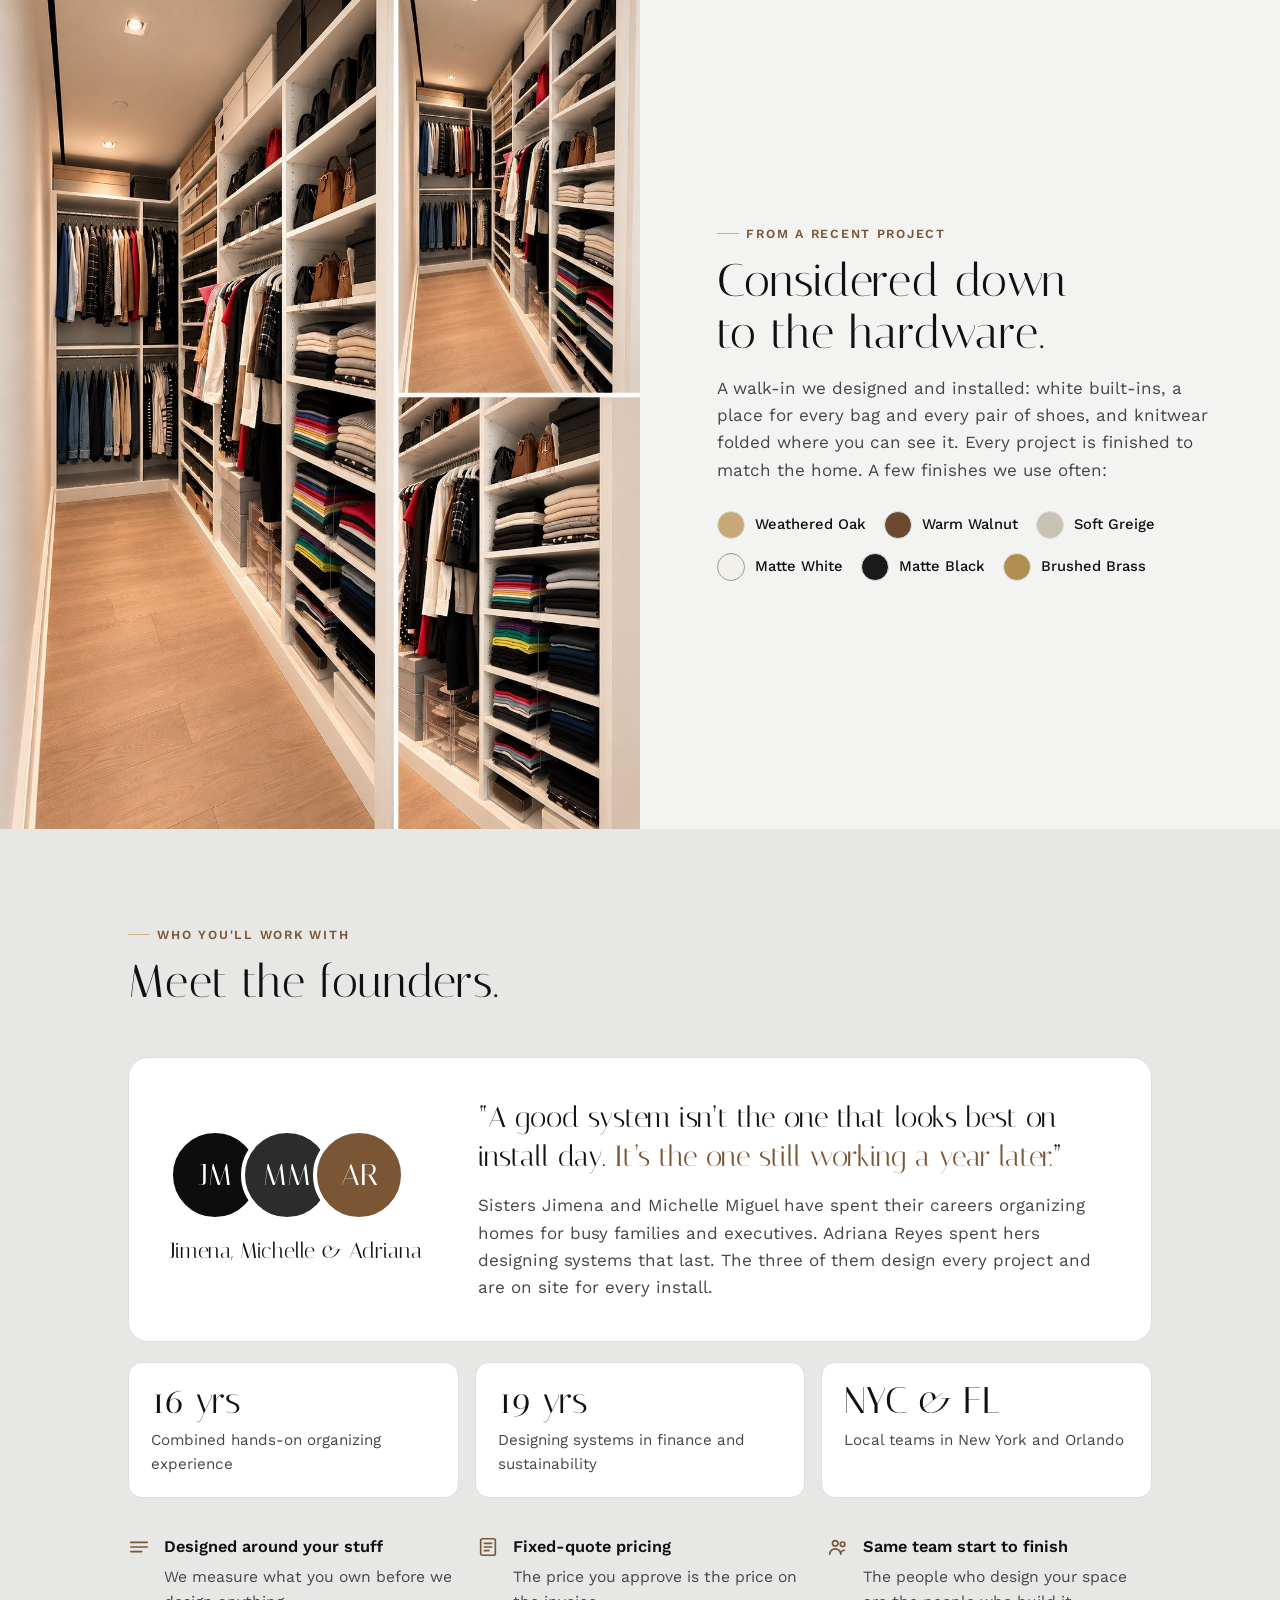
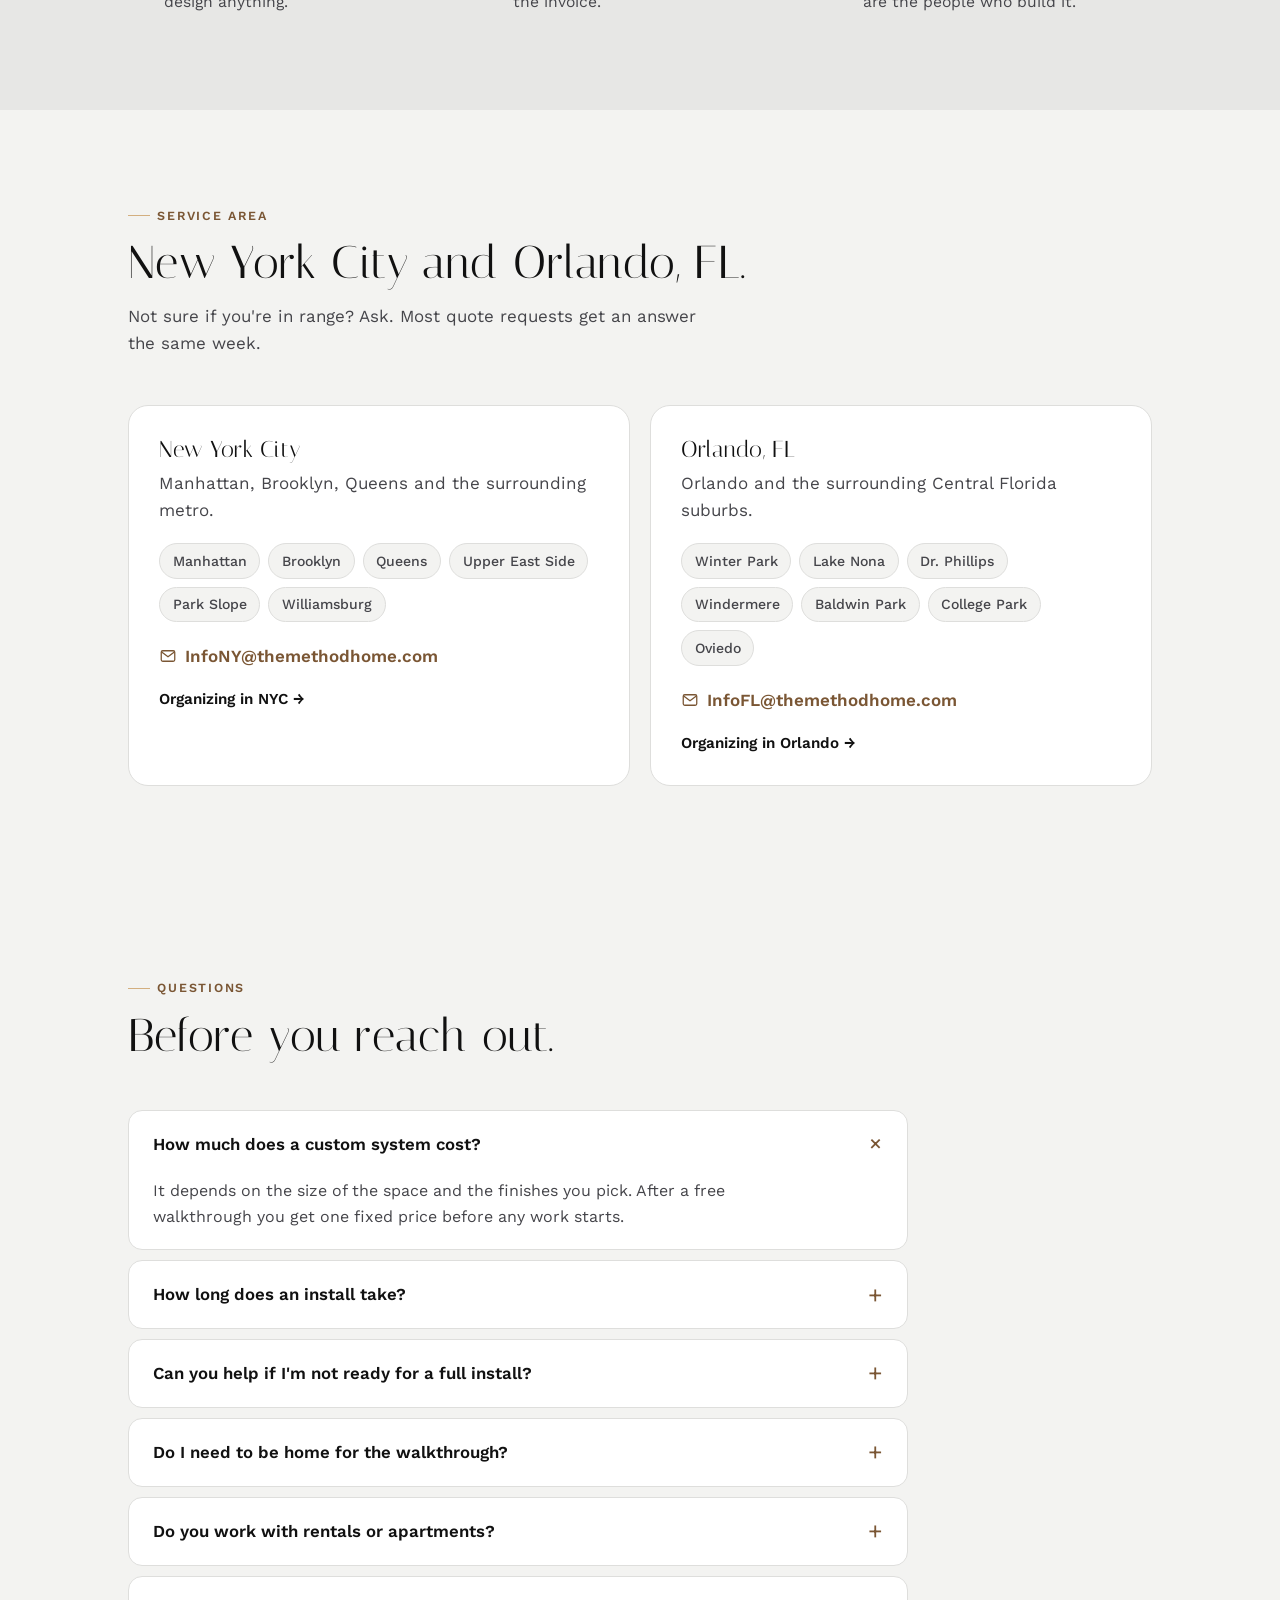
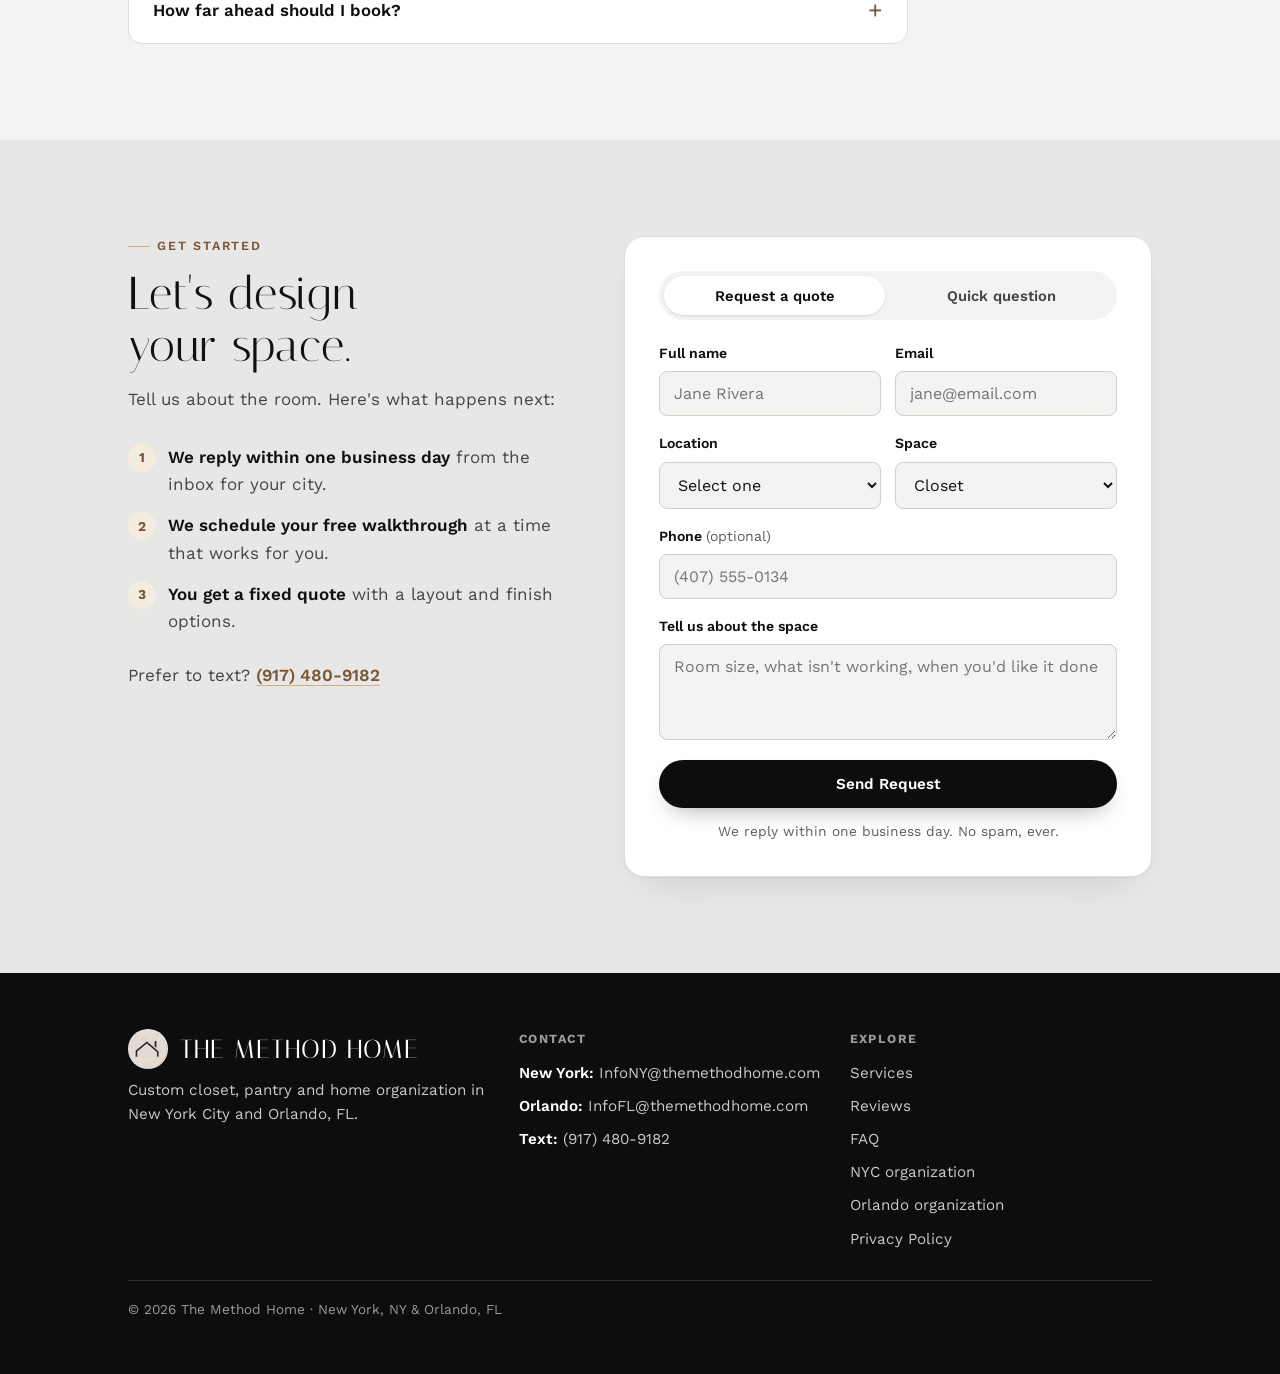
==== commit 319b7463: "Add before/after supply closet project to homepage and Orlando page (photos stripped of location dat" ====
--- a/index.html
+++ b/index.html
@@ -98,7 +98,7 @@
 <link rel="preconnect" href="https://fonts.googleapis.com">
 <link rel="stylesheet" href="https://fonts.googleapis.com/css2?family=Italiana&family=Work+Sans:wght@400;500;600;700&display=swap">
 <script src="https://challenges.cloudflare.com/turnstile/v0/api.js" async defer></script>
-<link rel="stylesheet" href="/styles.css?v=5">
+<link rel="stylesheet" href="/styles.css?v=6">
 
 <header class="site">
   <nav class="nav wrap">
@@ -283,6 +283,30 @@
     </div>
   </section>
 
+  <section id="before-after">
+    <div class="wrap">
+      <div class="section-head">
+        <p class="eyebrow">Before &amp; after</p>
+        <h2>From bare wire to a place for everything.</h2>
+        <p>A craft and supply closet in Central Florida. Warm wood shelves went in over the wire, then every supply was sorted into clear, woven and lidded bins and labeled, so it's easy to find and easy to put back.</p>
+      </div>
+      <div class="ba-pair">
+        <figure class="ba-item">
+          <img src="/projects/supply-closet-before.jpg" width="900" height="1488" loading="lazy" alt="Before: an empty closet with five bare white wire shelves.">
+          <figcaption class="ba-tag">Before</figcaption>
+        </figure>
+        <figure class="ba-item">
+          <img src="/projects/supply-closet-after.jpg" width="900" height="1488" loading="lazy" alt="After: the same closet with warm wood shelves holding labeled white bins, clear drawer organizers, art supplies and a woven basket.">
+          <figcaption class="ba-tag ba-tag-after">After</figcaption>
+        </figure>
+      </div>
+      <div class="ba-cta">
+        <p>Have a closet that looks like the before?</p>
+        <a href="#contact" class="btn btn-primary" data-space="Closet">Get a Free Quote</a>
+      </div>
+    </div>
+  </section>
+
   <section id="inspiration">
     <div class="inspo-bleed">
       <figure class="inspo-photo"><img src="style-reference.jpg" loading="lazy" width="1086" height="1448" alt="A walk-in closet by The Method Home with hanging clothes, folded knitwear, handbags and shoe storage on white built-in shelving."></figure>
@@ -484,4 +508,4 @@
   <a href="#service-area" class="btn btn-ghost" aria-label="Email us"><svg viewBox="0 0 24 24" fill="none" stroke="currentColor" stroke-width="1.8" stroke-linecap="round" stroke-linejoin="round"><rect x="3" y="5" width="18" height="14" rx="2"/><path d="M4 7l8 6 8-6"/></svg>Email</a>
 </div>
 
-<script src="/site.js?v=4" defer></script>
+<script src="/site.js?v=6" defer></script>
--- a/styles.css
+++ b/styles.css
@@ -359,3 +359,19 @@
   /* Fade-in below the fold (only ever added by script) */
   .rv{opacity:0; transform:translateY(18px); transition:opacity .7s ease, transform .7s cubic-bezier(.2,.7,.3,1);}
   .rv.in{opacity:1; transform:none;}
+
+  /* Before & after */
+  .ba-pair{display:grid; grid-template-columns:1fr 1fr; gap:clamp(10px,2vw,24px); max-width:980px;}
+  .ba-item{position:relative; margin:0; border-radius:var(--radius-lg); overflow:hidden; background:var(--surface); box-shadow:var(--shadow); aspect-ratio:900/1488; max-width:100%;}
+  .ba-item img{display:block; width:100%; height:100%; object-fit:cover;}
+  .ba-tag{position:absolute; top:14px; left:14px; padding:.4em .95em; border-radius:999px; background:rgba(13,13,13,.78); color:#FFFFFF; font-size:.8rem; font-weight:600; letter-spacing:.1em; text-transform:uppercase; backdrop-filter:blur(4px);}
+  .ba-tag-after{background:var(--wood); color:var(--accent-deep);}
+  .ba-cta{display:flex; flex-wrap:wrap; align-items:center; gap:14px 20px; margin-top:28px;}
+  .ba-cta p{margin:0; color:var(--ink-soft); font-size:1.05rem;}
+  @media (max-width:560px){ .ba-tag{top:10px; left:10px; font-size:.7rem;} .ba-item{border-radius:var(--radius-md);} }
+  @media (min-width:900px){
+    #before-after .wrap{display:grid; grid-template-columns:minmax(0,.9fr) minmax(0,1.1fr); grid-template-areas:"head pair" "cta pair"; column-gap:clamp(32px,5vw,64px); align-items:start;}
+    #before-after .section-head{grid-area:head; margin-bottom:0; align-self:end;}
+    #before-after .ba-pair{grid-area:pair; max-width:620px; justify-self:end; width:100%;}
+    #before-after .ba-cta{grid-area:cta; align-self:start; flex-direction:column; align-items:flex-start;}
+  }
